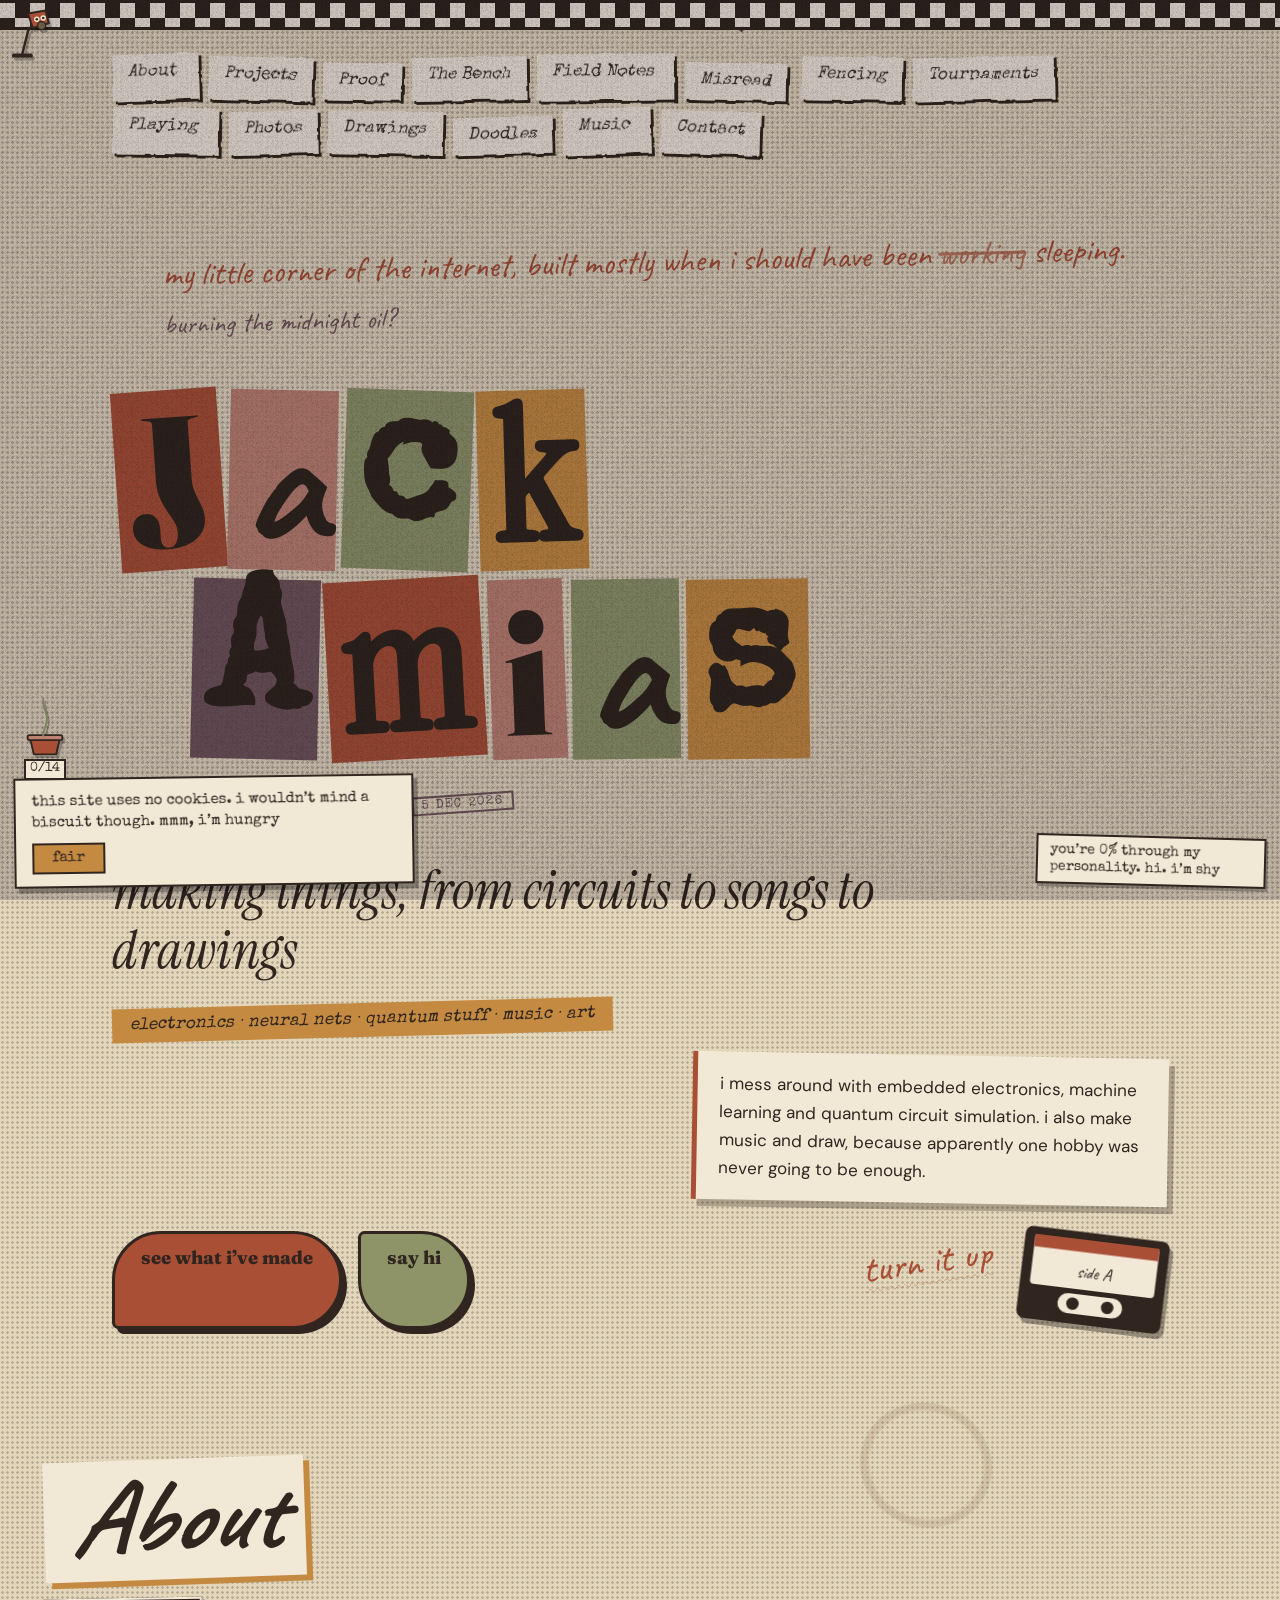
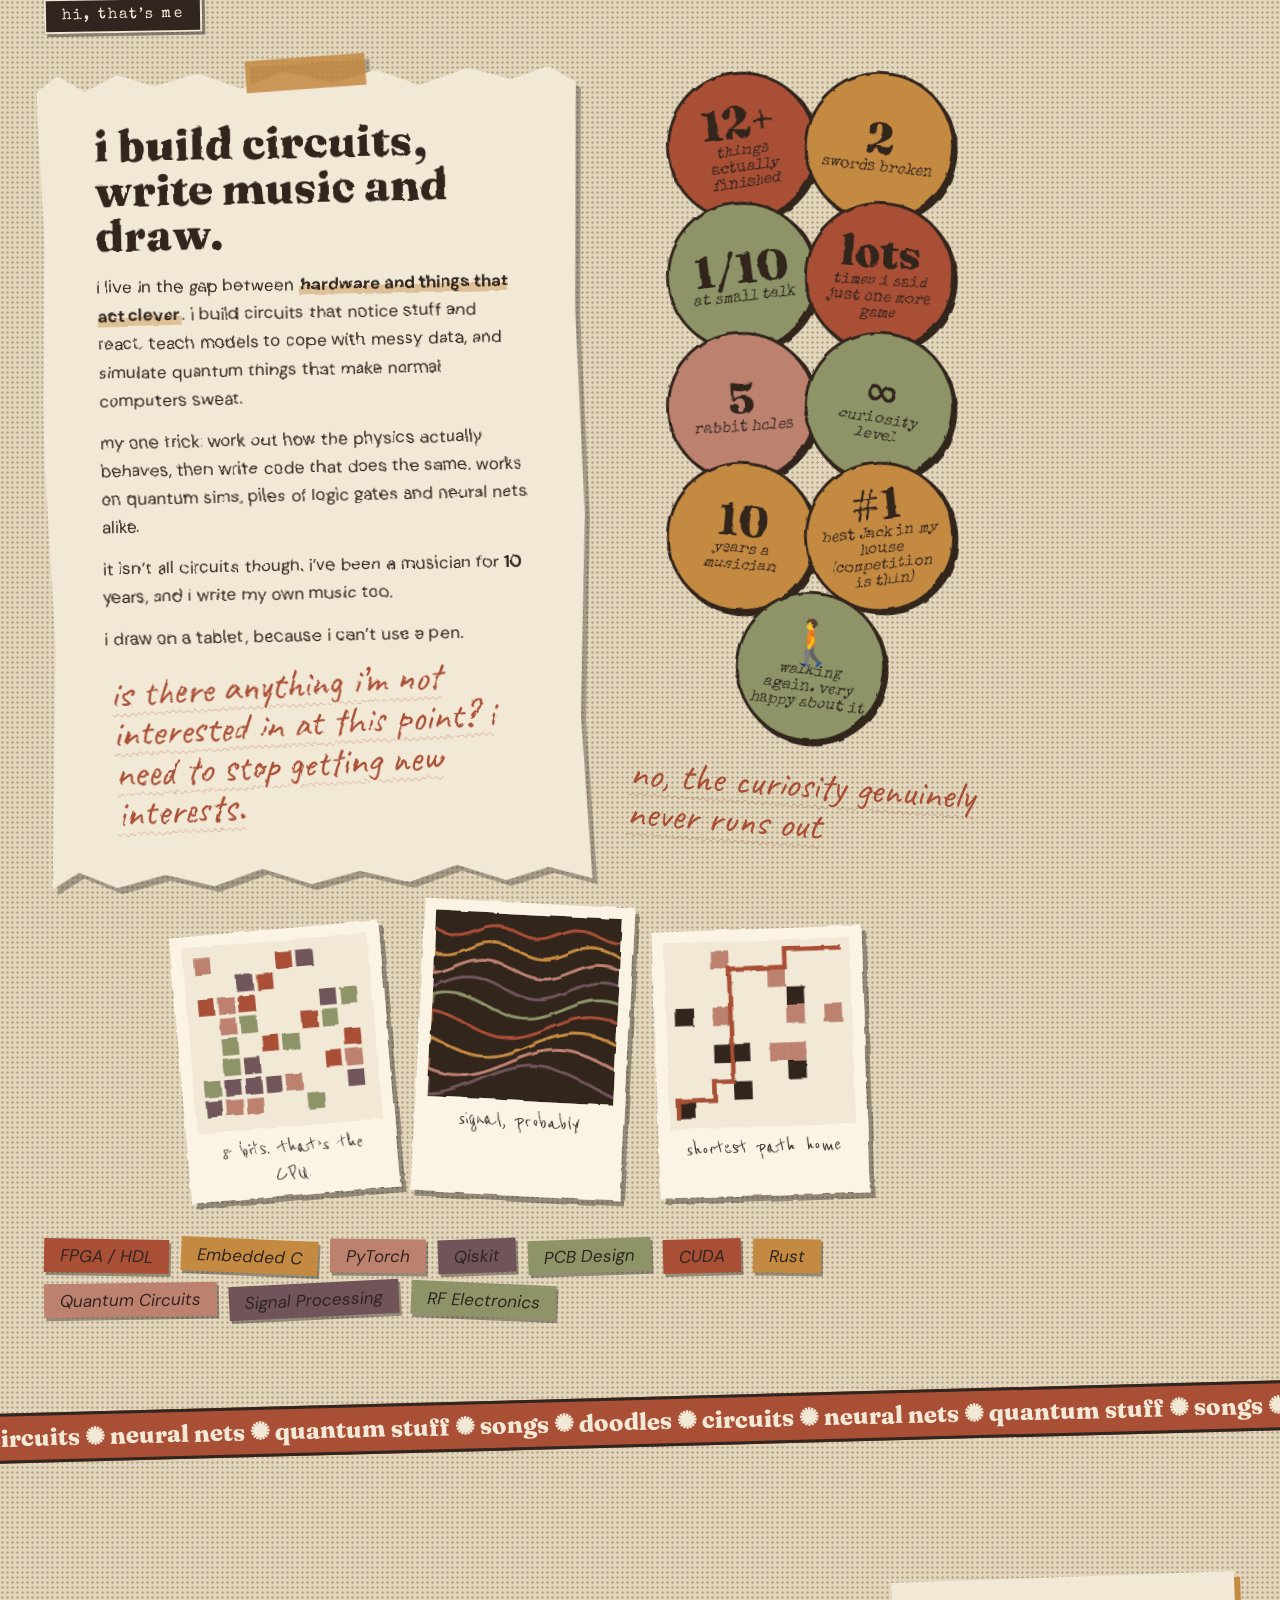
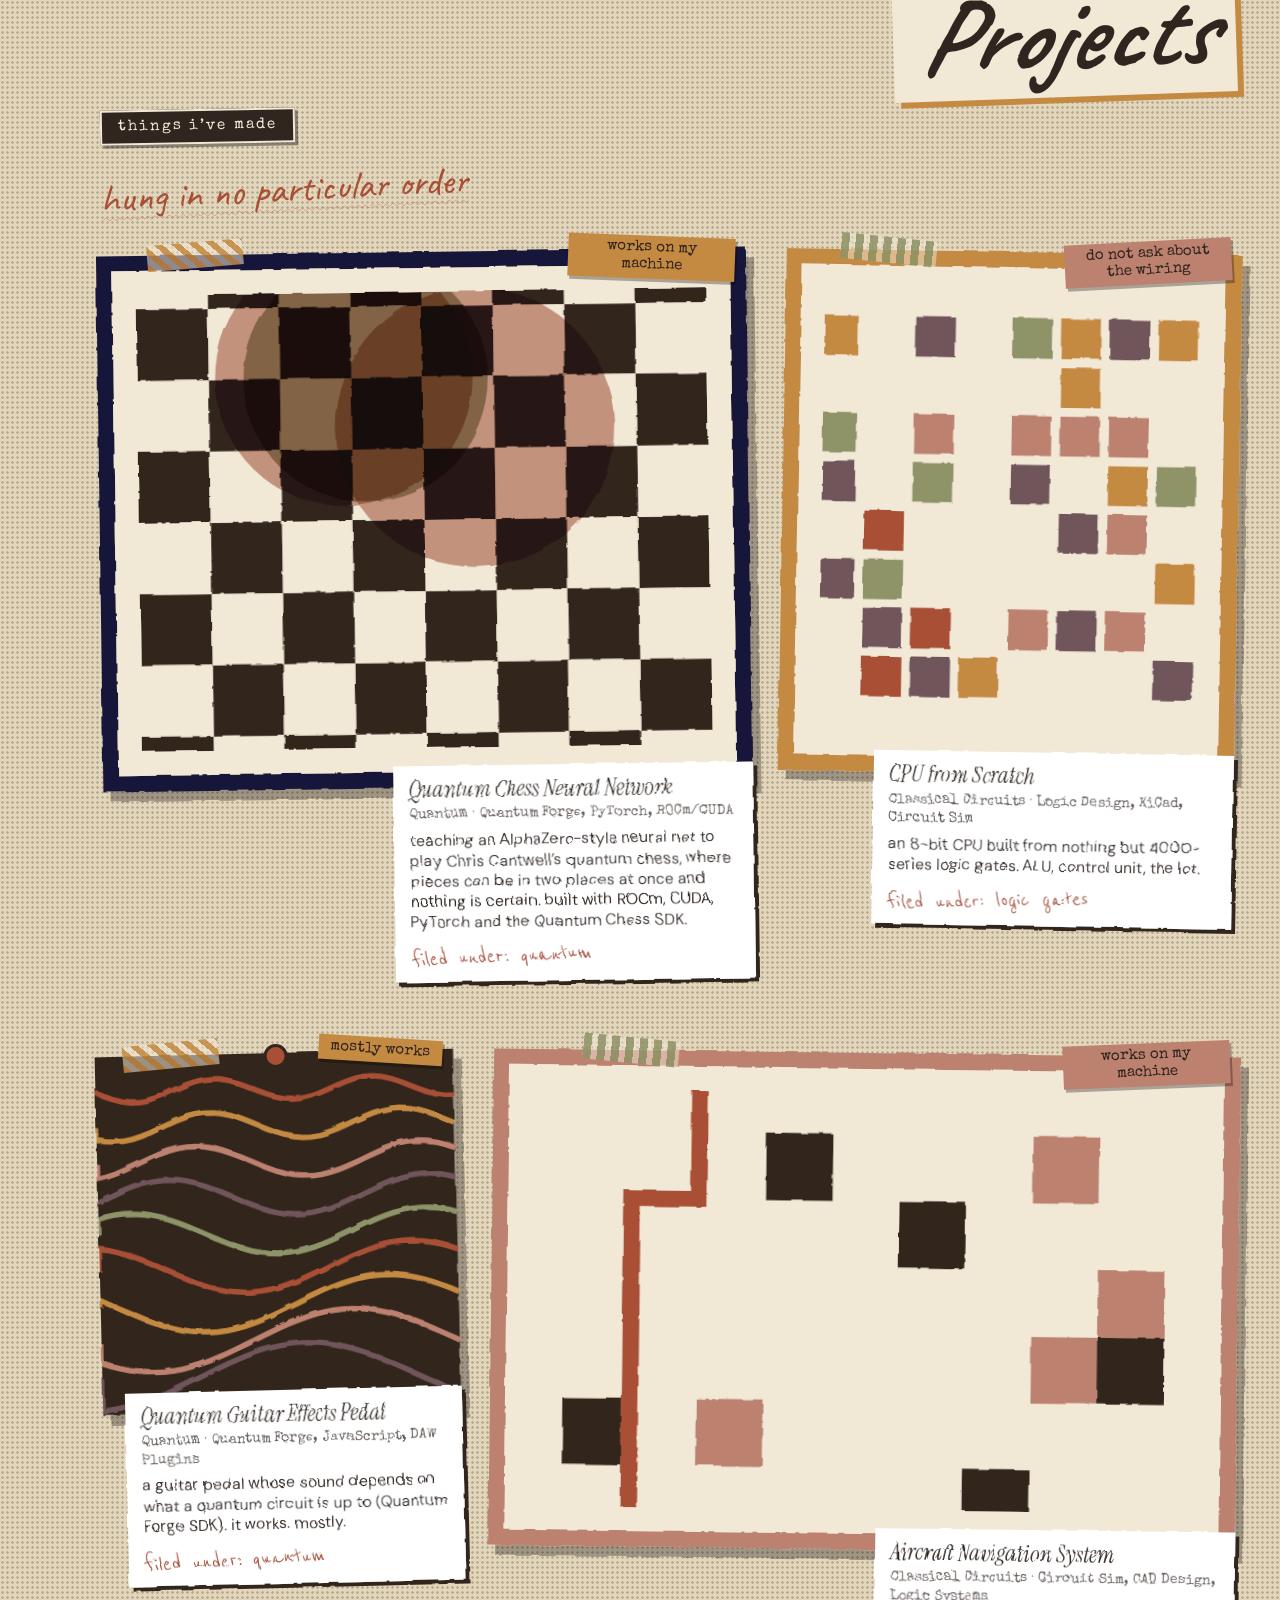
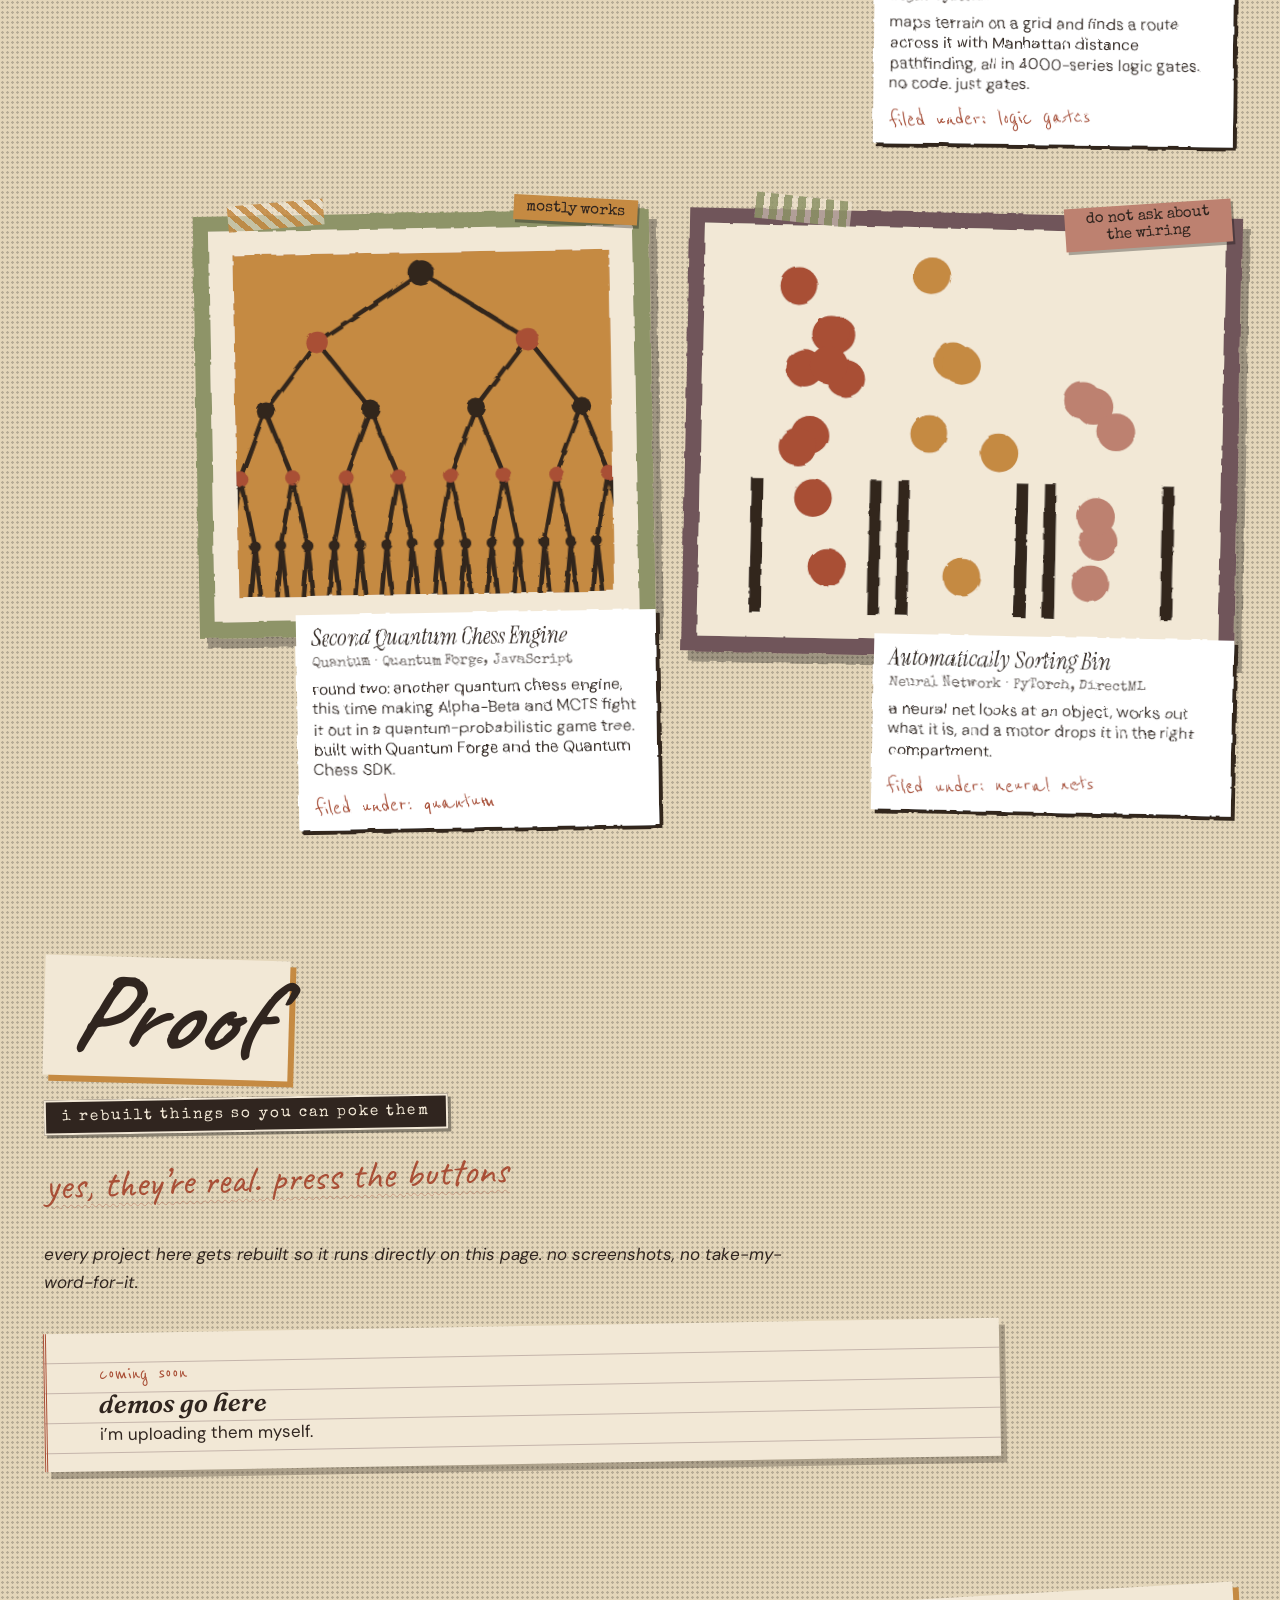
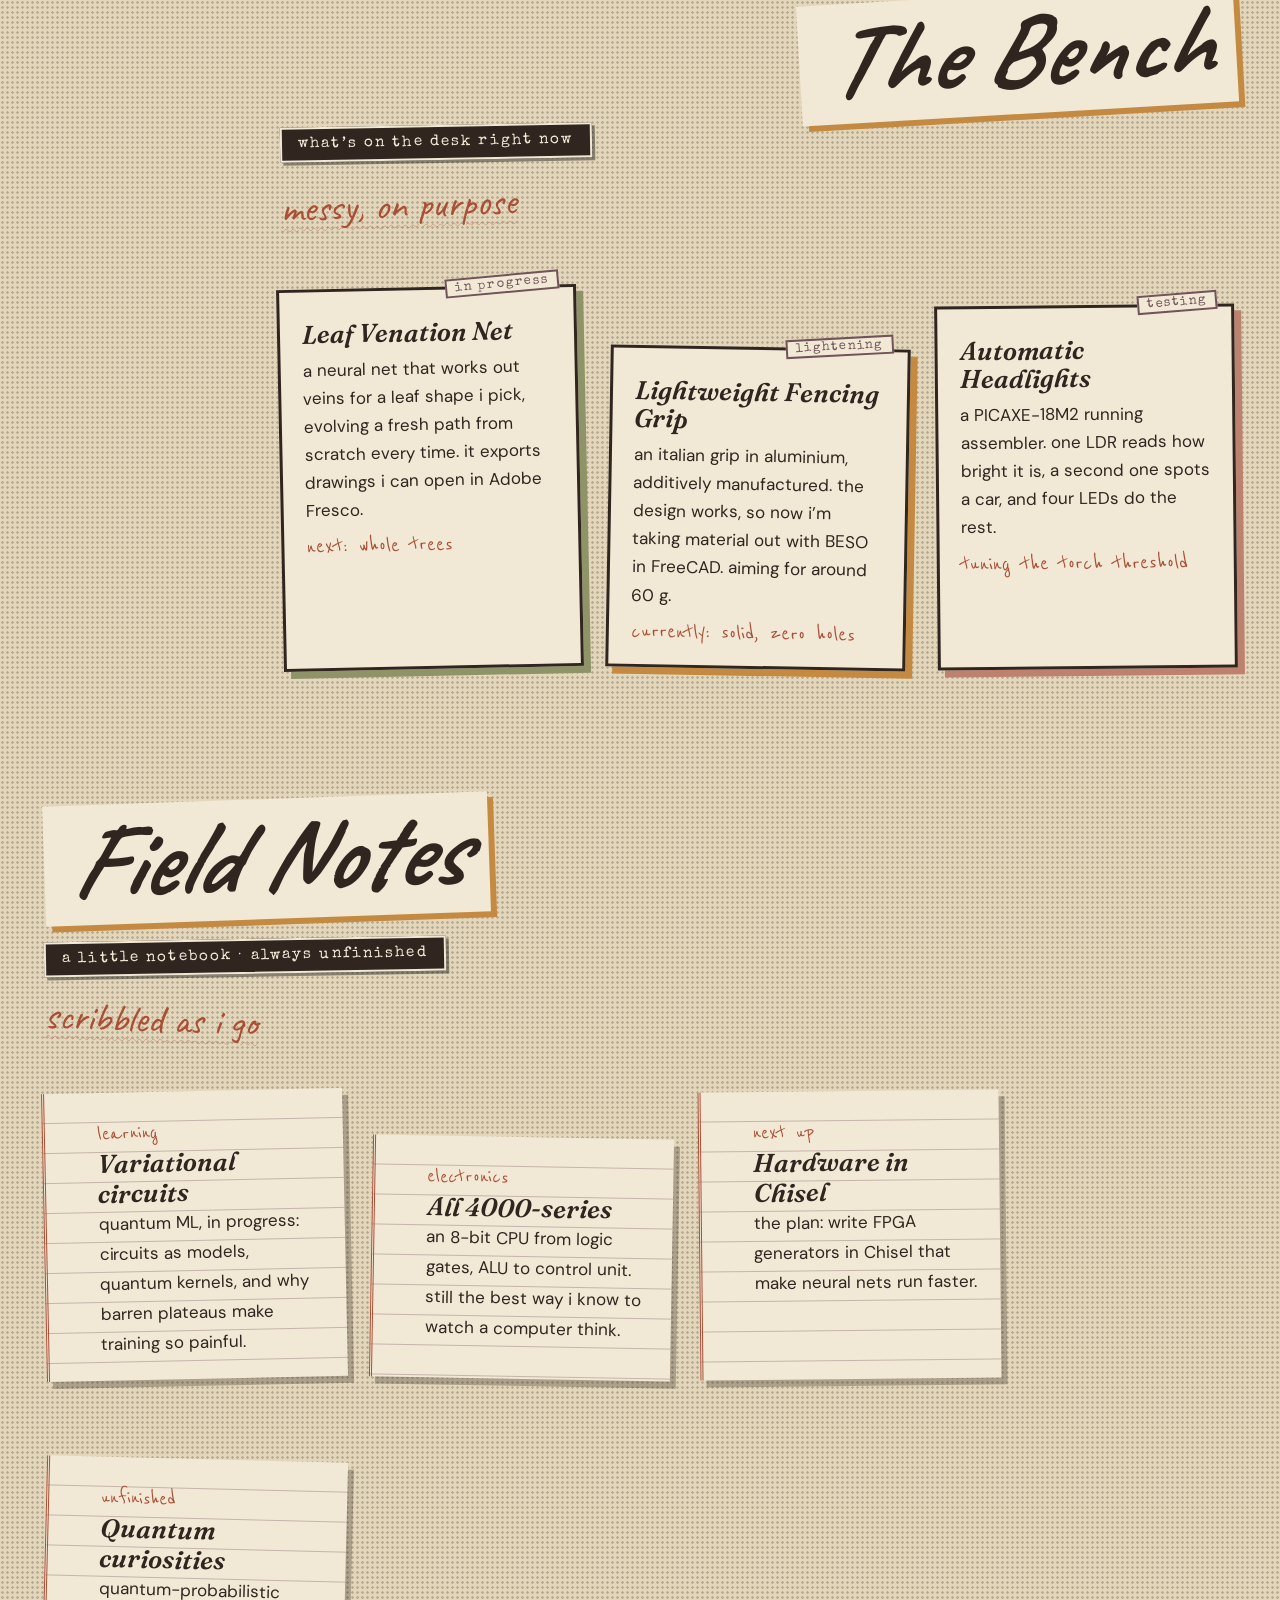
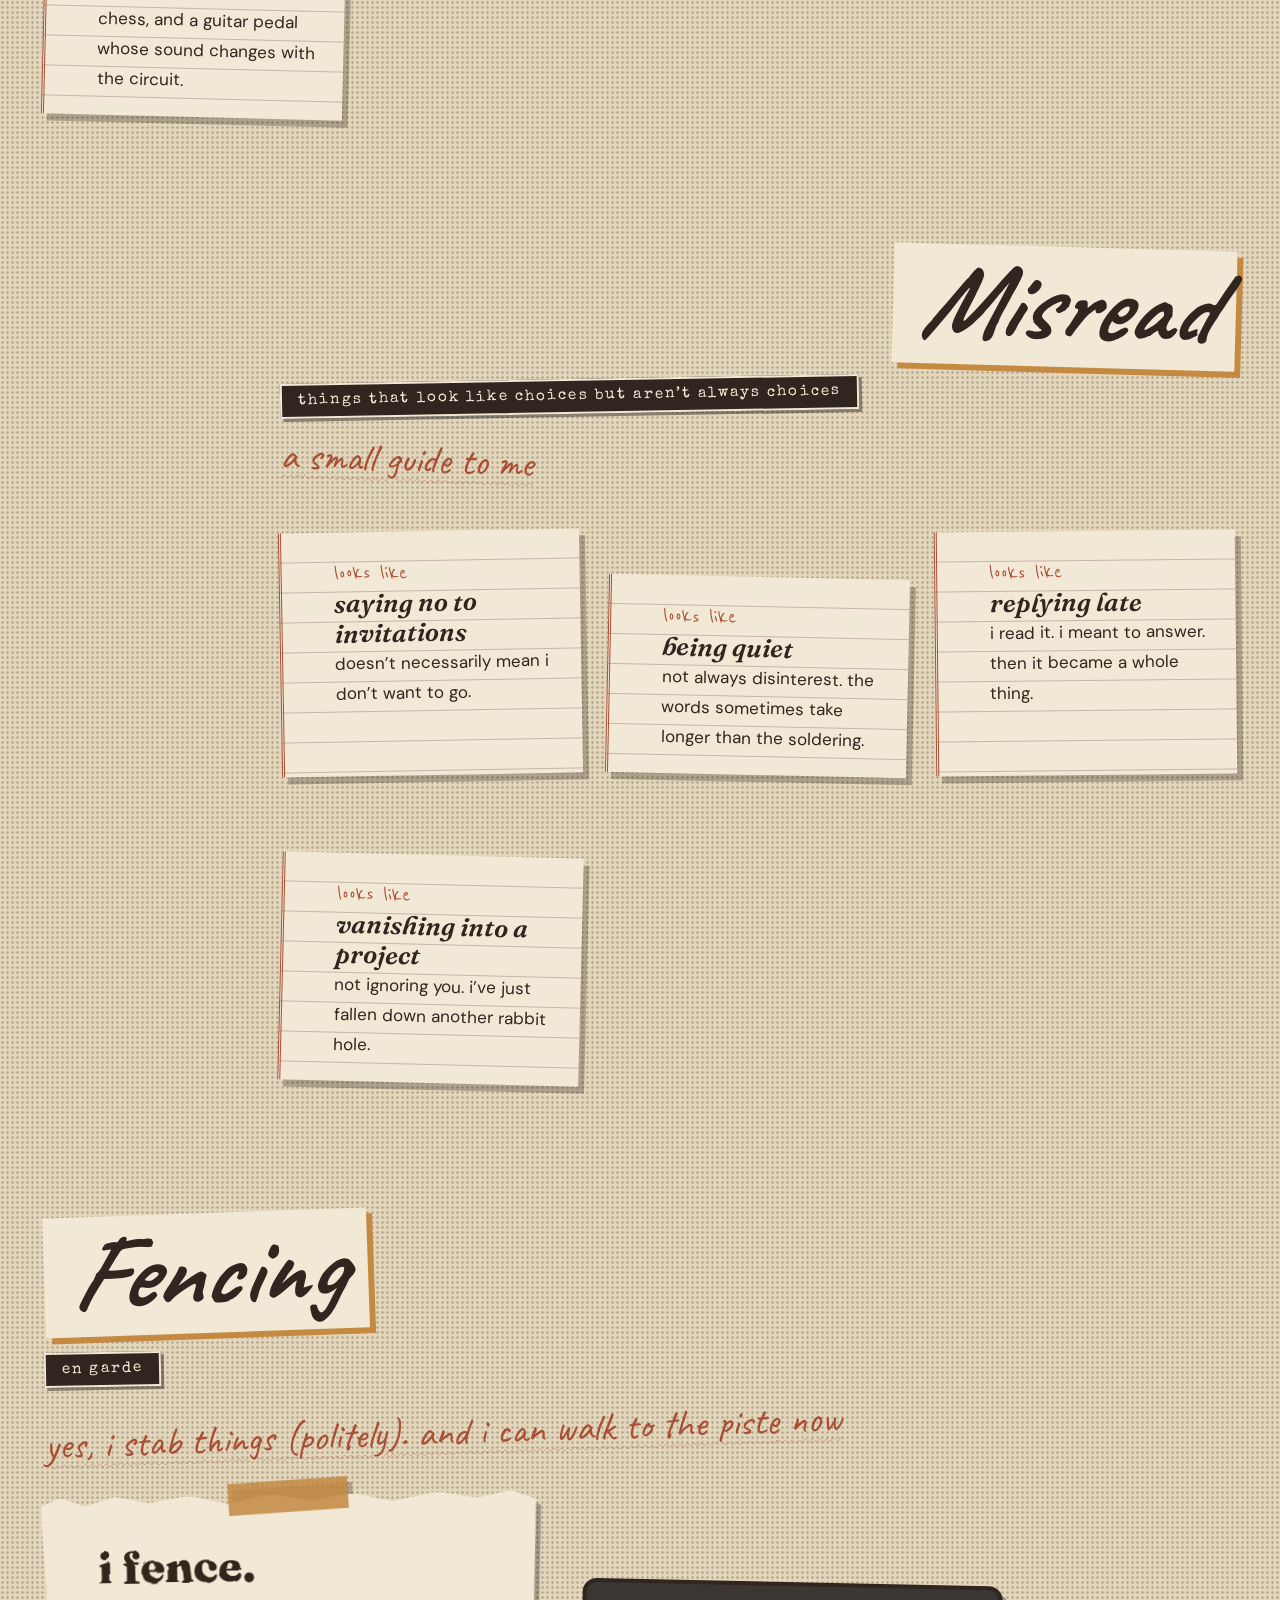
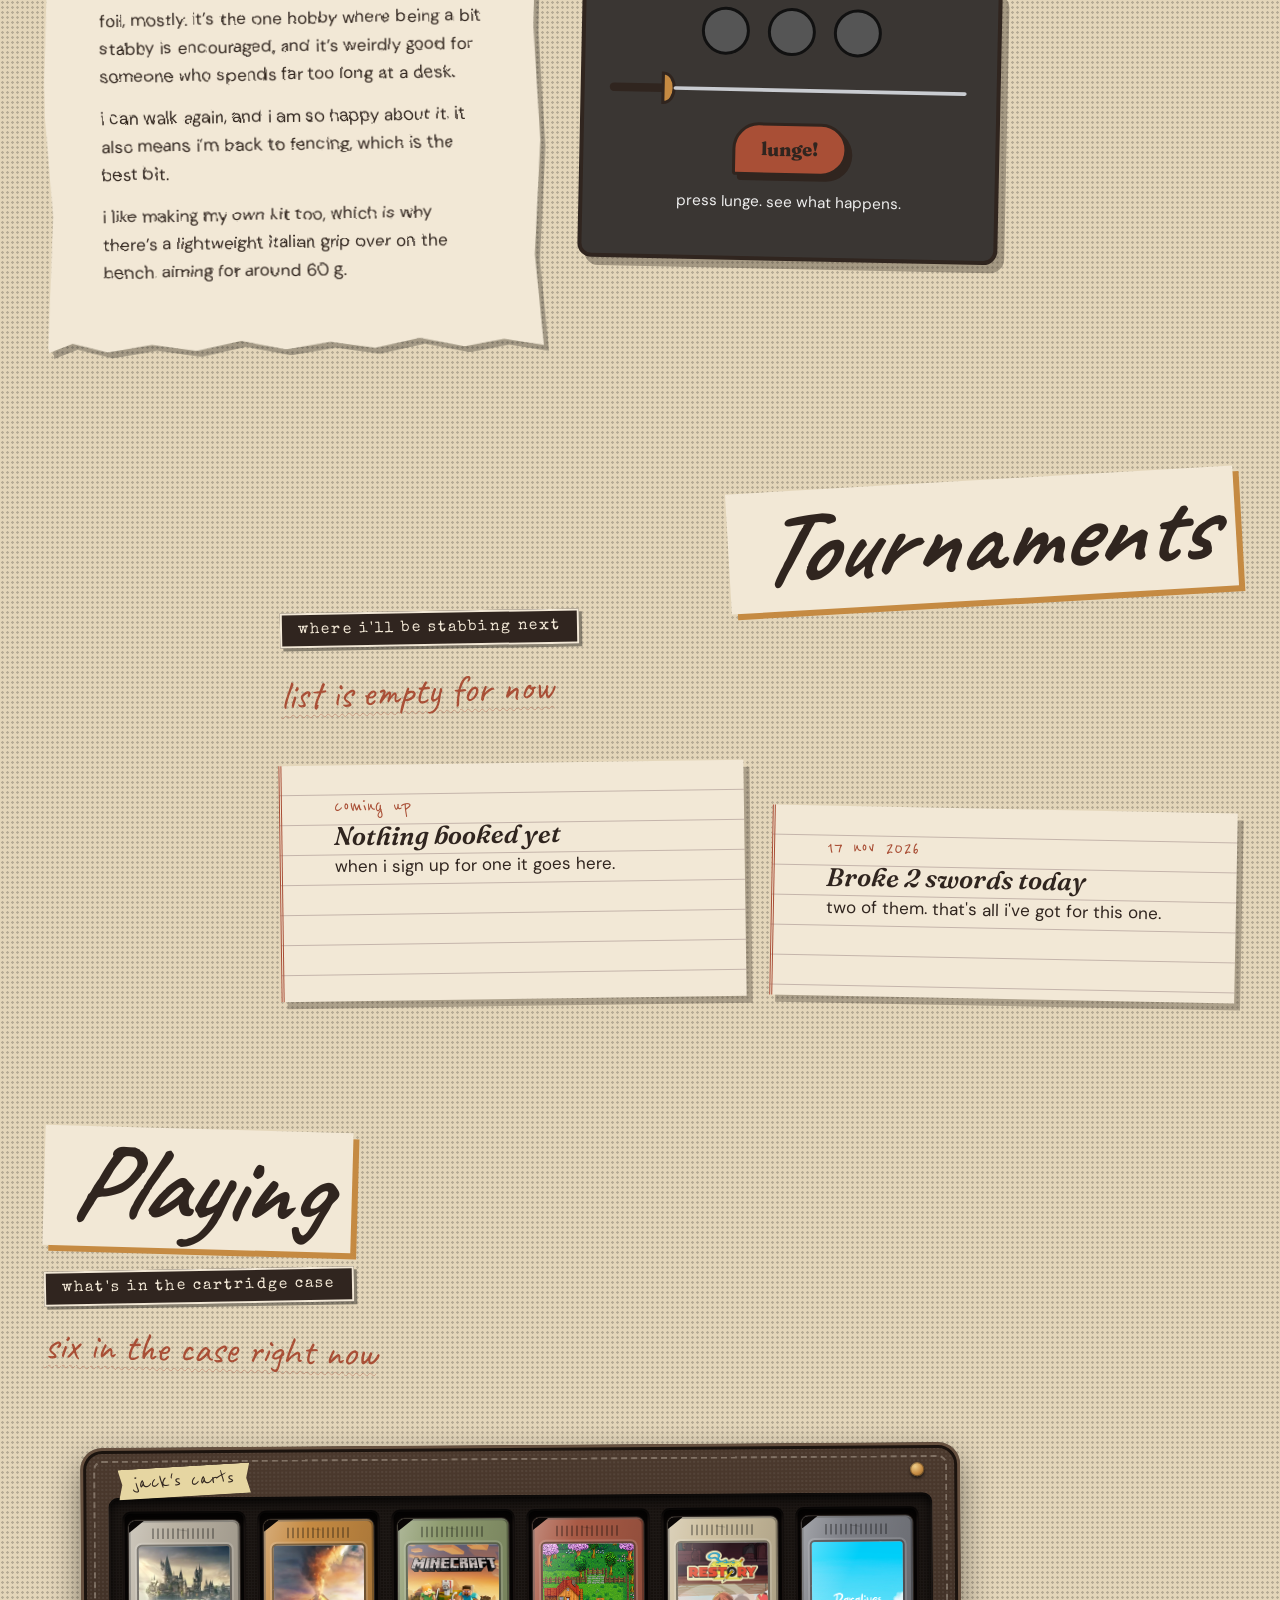
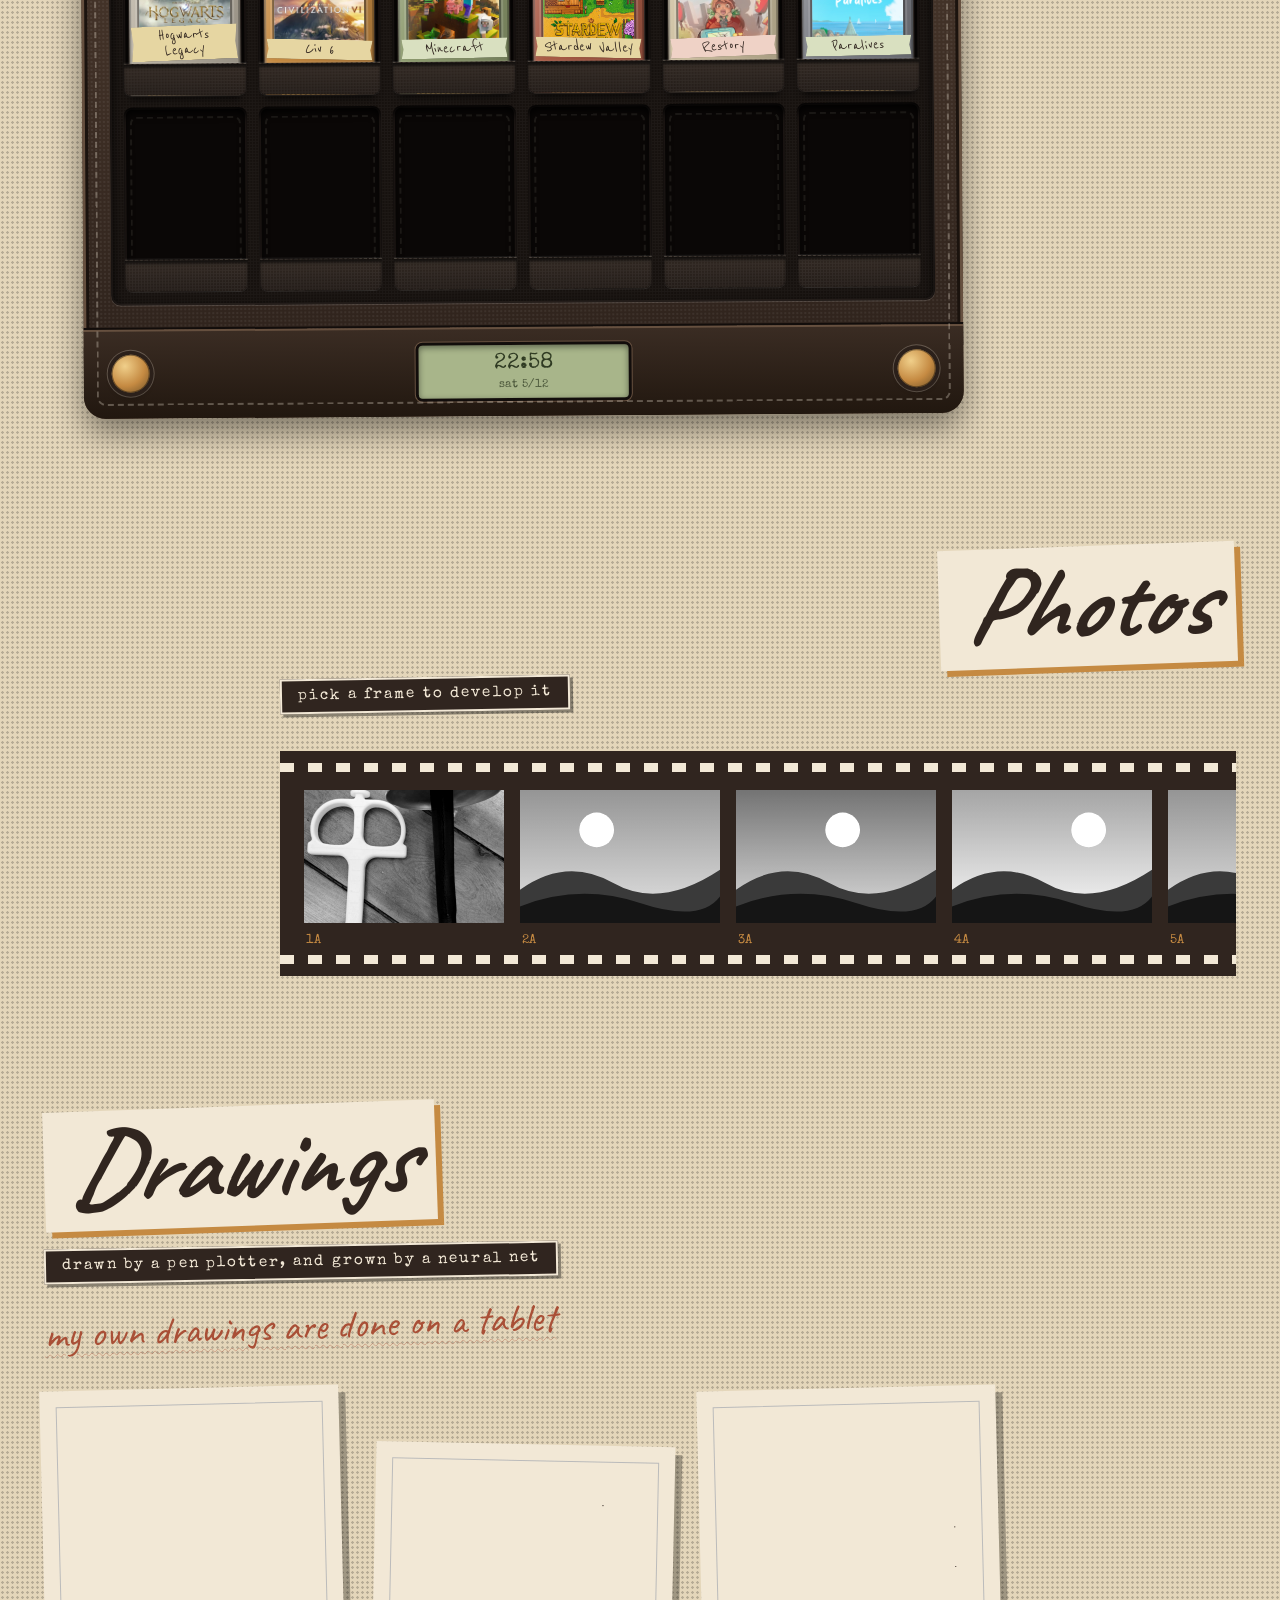
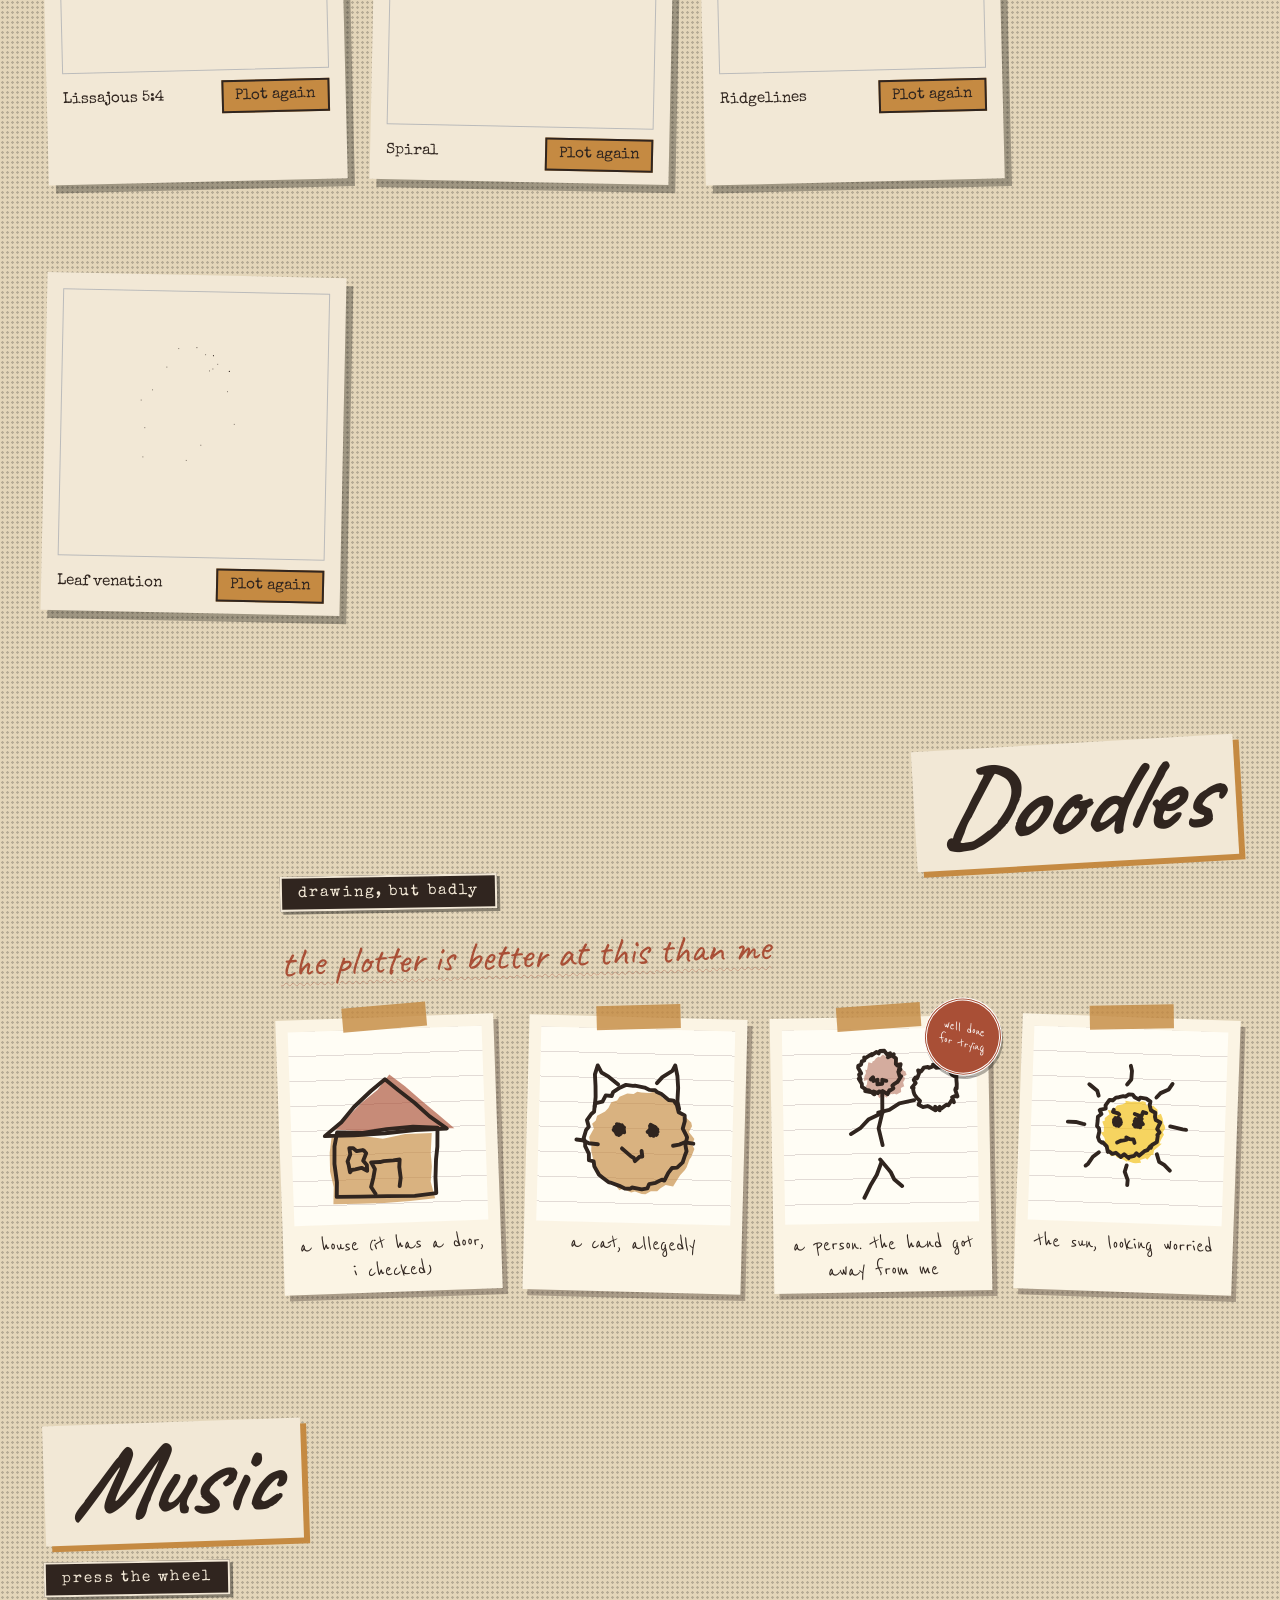
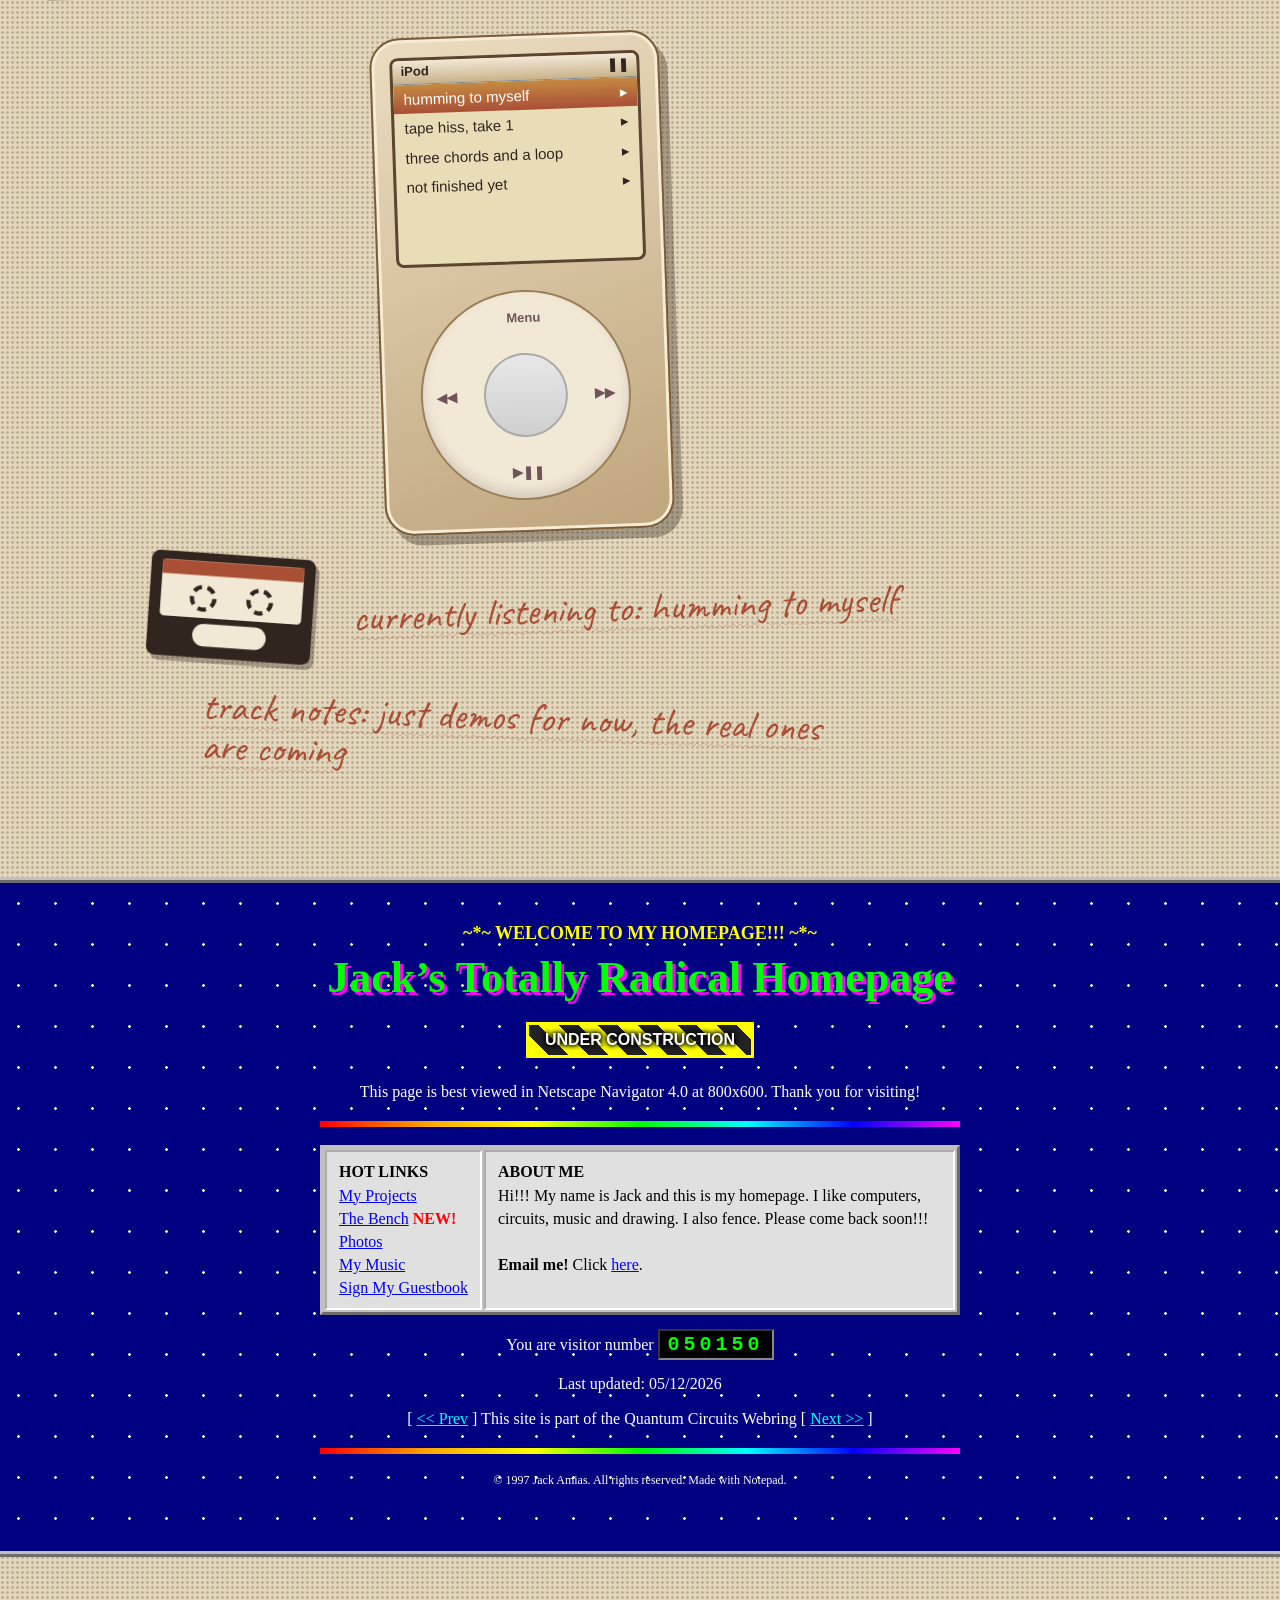
==== index.html @ 2cf753ab "Add files via upload" ====
<!DOCTYPE html>
 <html lang="en-GB">
  <head> <meta charset="utf-8"> <link rel="icon" type="image/svg+xml" href="favicon.svg">
  <meta name="viewport" content="width=device-width, initial-scale=1, viewport-fit=cover"> <meta name="description" content="jack amias: circuits, neural nets, quantum stuff, songs and a lot of bad drawings"> <title>jack amias, probably soldering something</title>
	<link rel="preconnect" href="https://fonts.googleapis.com">
	<link rel="preconnect" href="https://fonts.gstatic.com" crossorigin> <link href="https://fonts.googleapis.com/css2?family=Fraunces:ital,opsz,wght@0,9..144,800;1,9..144,600&family=Instrument+Serif:ital@0;1&family=Caveat:wght@700&family=Special+Elite&family=Reenie+Beanie&family=DM+Sans:wght@400;600&display=swap" rel="stylesheet"> <link rel="stylesheet" href="css/style.css"> </head> <body> <button id='lamp' type='button' aria-label='Toggle the desk lamp (dark mode)' aria-pressed='false'><svg viewBox='0 0 60 70' aria-hidden='true'><rect x='10' y='62' width='26' height='5' rx='2' fill='#30251F'/><path d='M23 62L30 34L42 16' fill='none' stroke='#30251F' stroke-width='3' stroke-linecap='round'/><path d='M30 12L52 8L56 24L36 30Z' fill='#A94F36' stroke='#30251F' stroke-width='2.5' stroke-linejoin='round'/><circle class='bulb' cx='47' cy='27' r='5' stroke='#30251F' stroke-width='1.5'/><g class='eyes'><circle cx='41' cy='19' r='3.4' fill='#F2E8D6'/><circle cx='49' cy='17.5' r='3.4' fill='#F2E8D6'/><circle class='pupil' cx='41' cy='19' r='1.6' fill='#30251F'/><circle class='pupil' cx='49' cy='17.5' r='1.6' fill='#30251F'/></g></svg></button><div id='glow' aria-hidden='true'></div><div id='tint' aria-hidden='true'></div><svg id='vine' aria-hidden='true'></svg>
<div class="chk"></div>
 <svg width="0" height="0" style="position:absolute" aria-hidden="true"><filter id="rough"><feTurbulence baseFrequency=".035" numOctaves="3" result="t"/><feDisplacementMap in="SourceGraphic" in2="t" scale="2.5"/></filter></svg>
<header style="position:relative;z-index:0"><div class="fall" id="fall" aria-hidden="true"></div>
	<nav><a href="#about" style="--r:-2deg">About</a><a href="#projects" style="--r:1.5deg">Projects</a><a href="#proof" style="--r:1deg">Proof</a><a href="#bench" style="--r:-1deg">The Bench</a><a href="#notes" style="--r:-.5deg">Field Notes</a><a href="#misread" style="--r:1.4deg">Misread</a><a href="#fencing" style="--r:1deg">Fencing</a><a href="#tournaments" style="--r:-1.2deg">Tournaments</a><a href="#playing" style="--r:.8deg">Playing</a><a href="#photos" style="--r:-1.5deg">Photos</a><a href="#drawings" style="--r:1deg">Drawings</a><a href="#doodles" style="--r:-1.5deg">Doodles</a><a href="#music" style="--r:-2deg">Music</a><a href="#contact" style="--r:2deg">Contact</a></nav>
  <p class="hello">my little corner of the internet, built mostly when i should have been <s class="oops">working</s> sleeping.</p> <h1 aria-label="Jack Amias"><span class="row" id="n1" aria-hidden="true" data-t="Jack"></span><span class="row" id="n2" aria-hidden="true" data-t="Amias"></span></h1> <p class="status"><span>currently:</span> <b id="stt">following interesting ideas</b> <time class="stampd" id="dt"></time></p>
<p class="show">making things, from circuits to songs to drawings</p> <span class="tape">electronics · neural nets · quantum stuff · music · art</span> <p class="lead">i mess around with embedded electronics, machine learning and quantum circuit simulation. i also make music and draw, because apparently one hobby was never going to be enough.</p>
<div class="btns"><a class="bt" href="#projects">see what i’ve made</a><a class="bt b" href="#contact">say hi</a><span class="note" style="--r:-8deg">turn it up</span><svg class="cas" viewBox="0 0 120 78" aria-hidden="true"><rect x="2" y="2" width="116" height="74" rx="6" fill="#30251F"/><rect x="10" y="8" width="100" height="40" rx="3" fill="#F2E8D6"/><rect x="10" y="8" width="100" height="10" fill="#A94F36"/><text x="60" y="38" text-anchor="middle" font-family="Caveat" font-size="14" fill="#30251F">side A</text><rect x="34" y="52" width="52" height="16" rx="8" fill="#F2E8D6"/><circle cx="46" cy="60" r="5" fill="#30251F"/><circle cx="74" cy="60" r="5" fill="#30251F"/></svg></div>
</header>
<section class="rm" id="about">
	<h2>About</h2><p class="cap">hi, that’s me</p>
   <div class="ab"> <div class="sh"><div class="p"> <h3>i build circuits, write music and draw.</h3> <p>i live in the gap between <strong>hardware and things that act clever</strong>. i build circuits that notice stuff and react, teach models to cope with messy data, and simulate quantum things that make normal computers sweat.</p> <p>my one trick: work out how the physics actually behaves, then write code that does the same. works on quantum sims, piles of logic gates and neural nets alike.</p>
	<p>it isn’t all circuits though. i’ve been a musician for <b id="yrs">10</b> years, and i write my own music too.</p> <p>i draw on a tablet, because i can’t use a pen.</p> <span class="note" style="--r:-2deg;display:block;margin-top:12px">is there anything i’m not interested in at this point? i need to stop getting new interests.</span>
	</div></div> <div class="stk">
  <div class="sk" style="--r:-8deg;background:var(--hot)"><b>12+</b><span>things actually finished</span></div> <div class="sk" style="--r:6deg;background:var(--sun)"><b id="swb">2</b><span>swords broken</span></div> <div class="sk" style="--r:-7deg;background:var(--mint)"><b>1/10</b><span>at small talk</span></div> <div class="sk" style="--r:4deg;background:var(--hot)"><b>lots</b><span>times i said just one more game</span></div> <div class="sk" style="--r:-4deg;background:var(--pink)"><b>5</b><span>rabbit holes</span></div> <div class="sk" style="--r:9deg;background:var(--mint)"><b>∞</b><span>curiosity level</span></div><div class="sk" style="--r:5deg;background:var(--sun)"><b id="yb">10</b><span>years a musician</span></div><div class="sk" style="--r:-6deg;background:var(--sun)"><b>#1</b><span>best Jack in my house (competition is thin)</span></div><div class="sk" style="--r:7deg;background:var(--mint)"><b>🚶</b><span>walking again. very happy about it</span></div><span class="note" style="--r:4deg">no, the curiosity genuinely never runs out</span>
   </div></div> <div class="pols"><figure class="pol" style="--r:-5deg"><svg viewBox="0 0 200 200" data-a="1"></svg><figcaption>8 bits. that’s the CPU.</figcaption></figure><figure class="pol" style="--r:3deg"><svg viewBox="0 0 200 200" data-a="2"></svg><figcaption>signal, probably</figcaption></figure><figure class="pol" style="--r:-2deg"><svg viewBox="0 0 200 200" data-a="3"></svg><figcaption>shortest path home</figcaption></figure></div> <div class="tg" id="tg"></div>
 </section> <div class="mq" aria-hidden="true"><span>circuits ✺ neural nets ✺ quantum stuff ✺ songs ✺ doodles ✺ circuits ✺ neural nets ✺ quantum stuff ✺ songs ✺ doodles ✺ circuits ✺ neural nets ✺ quantum stuff ✺ songs ✺ doodles ✺ circuits ✺ neural nets ✺ quantum stuff ✺ songs ✺ doodles ✺ </span></div>
    <section class="rm" id="projects"> <h2>Projects</h2><p class="cap">things i’ve made</p><span class="note" style="--r:-3deg">hung in no particular order</span>
   <div class="gw"> <figure class="pj" style="--r:-.8deg;margin:0"><div class="fr" style="--fc:#17143a"><svg style="--ar:1.25" viewBox="0 0 200 200" preserveAspectRatio="xMidYMid slice"></svg></div><figcaption class="lb"><h3>Quantum Chess Neural Network</h3><small>Quantum · Quantum Forge, PyTorch, ROCm/CUDA</small><p>teaching an AlphaZero-style neural net to play Chris Cantwell’s quantum chess, where pieces can be in two places at once and nothing is certain. built with ROCm, CUDA, PyTorch and the Quantum Chess SDK.</p></figcaption><span class="stat" style="--sr:3deg">works on my machine</span></figure> <figure class="pj" style="--r:1deg;margin:0"><div class="fr" style="--fc:var(--sun)"><svg style="--ar:.85" viewBox="0 0 200 200" preserveAspectRatio="xMidYMid slice"></svg></div><figcaption class="lb"><h3>CPU from Scratch</h3><small>Classical Circuits · Logic Design, KiCad, Circuit Sim</small><p>an 8-bit CPU built from nothing but 4000-series logic gates. ALU, control unit, the lot.</p></figcaption><span class="stat" style="--sr:-4deg">do not ask about the wiring</span></figure>
	<figure class="pj" style="--r:-1.4deg;margin:0"><div class="fr"><svg style="--ar:1" viewBox="0 0 200 200" preserveAspectRatio="xMidYMid slice"></svg></div><figcaption class="lb"><h3>Quantum Guitar Effects Pedal</h3><small>Quantum · Quantum Forge, JavaScript, DAW Plugins</small><p>a guitar pedal whose sound depends on what a quantum circuit is up to (Quantum Forge SDK). it works. mostly.</p></figcaption><span class="stat" style="--sr:5deg">mostly works</span></figure>
<figure class="pj" style="--r:.7deg;margin:0"><div class="fr" style="--fc:var(--pink)"><svg style="--ar:1.6" viewBox="0 0 200 200" preserveAspectRatio="xMidYMid slice"></svg></div><figcaption class="lb"><h3>Aircraft Navigation System</h3><small>Classical Circuits · Circuit Sim, CAD Design, Logic Systems</small><p>maps terrain on a grid and finds a route across it with Manhattan distance pathfinding, all in 4000-series logic gates. no code. just gates.</p></figcaption><span class="stat" style="--sr:-3deg">works on my machine</span></figure>
<figure class="pj" style="--r:-1deg;margin:0"><div class="fr" style="--fc:var(--mint)"><svg style="--ar:1.1" viewBox="0 0 200 200" preserveAspectRatio="xMidYMid slice"></svg></div><figcaption class="lb"><h3>Second Quantum Chess Engine</h3><small>Quantum · Quantum Forge, JavaScript</small><p>round two: another quantum chess engine, this time making Alpha-Beta and MCTS fight it out in a quantum-probabilistic game tree. built with Quantum Forge and the Quantum Chess SDK.</p></figcaption><span class="stat" style="--sr:4deg">mostly works</span></figure> <figure class="pj" style="--r:1.2deg;margin:0"><div class="fr" style="--fc:var(--blue)"><svg style="--ar:1.3" viewBox="0 0 200 200" preserveAspectRatio="xMidYMid slice"></svg></div><figcaption class="lb"><h3>Automatically Sorting Bin</h3><small>Neural Network · PyTorch, DirectML</small><p>a neural net looks at an object, works out what it is, and a motor drops it in the right compartment.</p></figcaption><span class="stat" style="--sr:-5deg">do not ask about the wiring</span></figure>
</div> </section>
<section class="rm" id="proof"><h2>Proof</h2><p class="cap">i rebuilt things so you can poke them</p><span class="note" style="--r:-2deg">yes, they’re real. press the buttons</span>
<p class="pfn">every project here gets rebuilt so it runs directly on this page. no screenshots, no take-my-word-for-it.</p>
<div class="pf">
<!-- add a demo: put your page in a folder called proof/ (for example proof/cpu.html), then copy this block and paste it below the placeholder.
<article class="pg2 pfc" style="--r:-.8deg"><small>what it is</small><h3>demo name</h3><iframe src="proof/YOUR-DEMO.html" title="demo name" loading="lazy" style="width:100%;height:320px;border:2px solid var(--ink);background:#fff"></iframe></article>
-->
<article class="pg2 pfc" id="pfempty" style="--r:-1deg"><small>coming soon</small><h3>demos go here</h3><p>i’m uploading them myself.</p></article>
</div></section>
<section class="rm" id="bench"><h2>The Bench</h2><p class="cap">what’s on the desk right now</p><span class="note" style="--r:-2deg">messy, on purpose</span> <div class="bn"> <article class="bc" style="--r:-1.2deg;--c:var(--mint)"><span class="stampd">in progress</span><h3>Leaf Venation Net</h3><p>a neural net that works out veins for a leaf shape i pick, evolving a fresh path from scratch every time. it exports drawings i can open in Adobe Fresco.</p><small>next: whole trees</small></article> <article class="bc" style="--r:1deg;--c:var(--sun)"><span class="stampd">lightening</span><h3>Lightweight Fencing Grip</h3><p>an italian grip in aluminium, additively manufactured. the design works, so now i’m taking material out with BESO in FreeCAD. aiming for around 60 g.</p><small>currently: solid, zero holes</small></article>
<article class="bc" style="--r:-.6deg;--c:var(--pink)"><span class="stampd">testing</span><h3>Automatic Headlights</h3><p>a PICAXE-18M2 running assembler. one LDR reads how bright it is, a second one spots a car, and four LEDs do the rest.</p><small>tuning the torch threshold</small></article> </div></section>
 <section class="rm" id="notes"><h2>Field Notes</h2><p class="cap">a little notebook · always unfinished</p><span class="note" style="--r:2deg">scribbled as i go</span>
    <div class="fn"> <article class="pg2" style="--r:-1.2deg"><small>learning</small><h3>Variational circuits</h3><p>quantum ML, in progress: circuits as models, quantum kernels, and why barren plateaus make training so painful.</p></article>
  <article class="pg2" style="--r:1deg"><small>electronics</small><h3>All 4000-series</h3><p>an 8-bit CPU from logic gates, ALU to control unit. still the best way i know to watch a computer think.</p></article> <article class="pg2" style="--r:-.6deg"><small>next up</small><h3>Hardware in Chisel</h3><p>the plan: write FPGA generators in Chisel that make neural nets run faster.</p></article>
   <article class="pg2" style="--r:1.4deg"><small>unfinished</small><h3>Quantum curiosities</h3><p>quantum-probabilistic chess, and a guitar pedal whose sound changes with the circuit.</p></article> </div></section>
	<section class="rm" id="misread"><h2>Misread</h2><p class="cap">things that look like choices but aren’t always choices</p><span class="note" style="--r:2deg">a small guide to me</span>
<div class="fn"> <article class="pg2" style="--r:-1deg"><small>looks like</small><h3>saying no to invitations</h3><p>doesn’t necessarily mean i don’t want to go.</p></article> <article class="pg2" style="--r:1.2deg"><small>looks like</small><h3>being quiet</h3><p>not always disinterest. the words sometimes take longer than the soldering.</p></article> <article class="pg2" style="--r:-.6deg"><small>looks like</small><h3>replying late</h3><p>i read it. i meant to answer. then it became a whole thing.</p></article> <article class="pg2" style="--r:1.4deg"><small>looks like</small><h3>vanishing into a project</h3><p>not ignoring you. i’ve just fallen down another rabbit hole.</p></article> </div></section>
<section class="rm" id="fencing"><h2>Fencing</h2><p class="cap">en garde</p><span class="note" style="--r:-2deg">yes, i stab things (politely). and i can walk to the piste now</span>
<div class="fx"> <div class="sh" style="flex:1 1 320px;max-width:520px;transform:rotate(-1deg)"><div class="p"><h3>i fence.</h3><p>foil, mostly. it’s the one hobby where being a bit stabby is encouraged, and it’s weirdly good for someone who spends far too long at a desk.</p><p>i can walk again, and i am so happy about it. it also means i’m back to fencing, which is the best bit.</p><p>i like making my own kit too, which is why there’s a lightweight italian grip over on the bench. aiming for around 60 g.</p></div></div> <div class="fx-box" id="fxbox"><div class="fx-lights" aria-hidden="true"><i class="fx-l r"></i><i class="fx-l w"></i><i class="fx-l g"></i></div> <svg class="fx-blade" id="fxb" viewBox="0 0 300 30" aria-hidden="true"><path d="M6 15h40" stroke="#30251F" stroke-width="7" stroke-linecap="round"/><path d="M46 3C58 3 58 27 46 27Z" fill="#C58A42" stroke="#30251F" stroke-width="2.5"/><path d="M56 15H292" stroke="#c9ccd1" stroke-width="3" stroke-linecap="round"/></svg>
 <button class="bt" id="lg" type="button">lunge!</button><p class="fx-r" id="lr" aria-live="polite">press lunge. see what happens.</p></div> </div></section> <section class="rm" id="tournaments"><h2>Tournaments</h2><p class="cap">where i'll be stabbing next</p><span class="note" style="--r:-2deg">list is empty for now</span>
    <div class="fn"> <article class="pg2" style="--r:-.8deg"><small>coming up</small><h3>Nothing booked yet</h3><p>when i sign up for one it goes here.</p></article> <article class="pg2" style="--r:1.1deg"><small><time datetime="2026-11-17">17 nov 2026</time></small><h3>Broke 2 swords today</h3><p>two of them. that's all i've got for this one.</p></article>
</div></section>
  <section class="rm" id="playing"><h2>Playing</h2><p class="cap">what's in the cartridge case</p><span class="note" style="--r:1.5deg">six in the case right now</span> <div class="wii"><div class="wgr"><div class="slot"><div class="wch full"><i style="background-image:url(images/hogwarts-legacy.png),linear-gradient(#e9f6fd,#bfe4f6)"></i><b>Hogwarts Legacy</b></div></div><div class="slot"><div class="wch full"><i style="background-image:url(images/civ-6.png),linear-gradient(#e9f6fd,#bfe4f6)"></i><b>Civ 6</b></div></div><div class="slot"><div class="wch full"><i style="background-image:url(images/minecraft.png),linear-gradient(#e9f6fd,#bfe4f6)"></i><b>Minecraft</b></div></div><div class="slot"><div class="wch full"><i style="background-image:url(images/stardew-valley.png),linear-gradient(#e9f6fd,#bfe4f6)"></i><b>Stardew Valley</b></div></div><div class="slot"><div class="wch full"><i style="background-image:url(images/restory.png),linear-gradient(#e9f6fd,#bfe4f6)"></i><b>Restory</b></div></div><div class="slot"><div class="wch full"><i style="background-image:url(images/paralives.png),linear-gradient(#e9f6fd,#bfe4f6)"></i><b>Paralives</b></div></div><div class="slot"><div class="wch"></div></div><div class="slot"><div class="wch"></div></div><div class="slot"><div class="wch"></div></div><div class="slot"><div class="wch"></div></div><div class="slot"><div class="wch"></div></div><div class="slot"><div class="wch"></div></div></div>
    <div class="wbar"><span class="wb" aria-hidden="true">&lsaquo;</span><div class="wclk" id="wclk"><span>--:--</span><small>&nbsp;</small></div><span class="wb" aria-hidden="true">&rsaquo;</span></div></div></section>
	<section class="rm" id="photos"><h2>Photos</h2><p class="cap">pick a frame to develop it</p><div class="film" id="film"></div></section> <section class="rm" id="drawings"><h2>Drawings</h2><p class="cap">drawn by a pen plotter, and grown by a neural net</p><span class="note" style="--r:-2deg">my own drawings are done on a tablet</span><div class="dr" id="dr"></div></section>
<section class="rm" id="doodles"><h2>Doodles</h2><p class="cap">drawing, but badly</p><span class="note" style="--r:-2deg">the plotter is better at this than me</span> <div class="dd"> <figure class="dc" style="--r:-2deg"><svg id="d1" viewBox="0 0 150 150" role="img" aria-label="A wonky house"></svg><figcaption>a house (it has a door, i checked)</figcaption></figure>
    <figure class="dc" style="--r:1.5deg"><svg id="d2" viewBox="0 0 150 150" role="img" aria-label="A wonky cat"></svg><figcaption>a cat, allegedly</figcaption></figure> <figure class="dc" style="--r:-1deg"><svg id="d3" viewBox="0 0 150 150" role="img" aria-label="A wonky person with one enormous hand"></svg><figcaption>a person. the hand got away from me</figcaption><span class="rib" aria-hidden="true">well done for trying</span></figure> <figure class="dc" style="--r:2deg"><svg id="d4" viewBox="0 0 150 150" role="img" aria-label="A worried-looking sun"></svg><figcaption>the sun, looking worried</figcaption></figure>
	</div></section> <section class="rm" id="music"><h2>Music</h2><p class="cap">press the wheel</p> <div class="ipod"><div class="scr"><div class="bar"><span>iPod</span><span id="bt">❚❚</span></div><ul id="tl"></ul><div id="np" hidden></div></div><div class="wheel" id="wh" tabindex="0" aria-label="Click wheel: drag to scroll, press the centre to play"><button class="mn" type="button">Menu</button><button class="pv" type="button" aria-label="Previous track">◀◀</button><button class="nx" type="button" aria-label="Next track">▶▶</button><button class="pp" type="button" aria-label="Play or pause">▶❚❚</button><button class="ct" type="button" aria-label="Select"></button></div></div><div class="nook" id="nook"><svg class="cass" viewBox="0 0 120 78" aria-hidden="true"><rect x="2" y="2" width="116" height="74" rx="6" fill="#30251F"/><rect x="10" y="8" width="100" height="40" rx="3" fill="#F2E8D6"/><rect x="10" y="8" width="100" height="10" fill="#A94F36"/><circle class="rl" cx="40" cy="34" r="8" fill="none" stroke="#30251F" stroke-width="3" stroke-dasharray="6 4"/><circle class="rl" cx="80" cy="34" r="8" fill="none" stroke="#30251F" stroke-width="3" stroke-dasharray="6 4"/><rect x="34" y="52" width="52" height="16" rx="8" fill="#F2E8D6"/></svg><span class="note" style="--r:-2deg">currently listening to: <span id="cl">humming to myself</span></span><span class="note" style="--r:2deg">track notes: just demos for now, the real ones are coming</span></div>
  </section>
   <div id="dv" hidden role="dialog" aria-modal="true" aria-label="Developed photo" tabindex="-1"></div>
	<section class="ret" id="retro"><div class="rin">
	<p class="rbl">~*~ WELCOME TO MY HOMEPAGE!!! ~*~</p> <div class="rh" role="heading" aria-level="2">Jack’s Totally Radical Homepage</div> <div class="ruc">UNDER CONSTRUCTION</div>
	<p class="rc">This page is best viewed in Netscape Navigator 4.0 at 800x600. Thank you for visiting!</p> <hr class="rbow"> <table class="rt"><tr><td class="rl"><b>HOT LINKS</b><br><a href="#projects">My Projects</a><br><a href="#bench">The Bench</a> <span class="bl">NEW!</span><br><a href="#photos">Photos</a><br><a href="#music">My Music</a><br><a href="#guestbook" id="gbl">Sign My Guestbook</a></td> <td><b>ABOUT ME</b><br>Hi!!! My name is Jack and this is my homepage. I like computers, circuits, music and drawing. I also fence. Please come back soon!!!<br><br><b>Email me!</b> Click <a href="#contact">here</a>.</td></tr></table>
<div class="rgb" id="guestbook" hidden><b>~ SIGN MY GUESTBOOK ~</b>
<form id="gbf"><p><label>Your name:<br><input type="text" id="gbn" maxlength="30"></label></p><p><label>Message:<br><textarea id="gbm" rows="3" maxlength="200"></textarea></label></p><button type="submit">Submit</button></form>
<p id="gbt" hidden>Thank you for signing!!!<br>thanks, i’ll pretend i read it.<br><small>(nothing you typed went anywhere, so you’re safe. also, i’m dreadful at replying to people. it’s not you, it’s the projects (and me).)</small></p></div>
  <p class="rc">You are visitor number <span class="rct" id="rct">000000</span></p> <p class="rc">Last updated: <span id="rlu"></span></p> <p class="rc">[ <a href="#music">&lt;&lt; Prev</a> ] This site is part of the Quantum Circuits Webring [ <a href="#contact">Next &gt;&gt;</a> ]</p> <hr class="rbow"><p class="rc" style="font-size:12px">&copy; 1997 Jack Amias. All rights reserved. Made with Notepad.</p> </div></section> <div class="mq" aria-hidden="true" style="background:var(--sun);color:var(--ink);transform:rotate(1.2deg)"><span>Side A ✺ Side B ✺ Side A ✺ Side B ✺ Side A ✺ Side B ✺ Side A ✺ Side B ✺ Side A ✺ Side B ✺ Side A ✺ Side B ✺ Side A ✺ Side B ✺ Side A ✺ Side B ✺ </span></div> <section class="rm" id="contact"> <h2>Contact</h2><p class="cap">come say hi</p><span class="note" style="--r:-2deg">write me something good</span> <div class="pc">
<div><h3>let’s make something good</h3><p>got a weird idea? i’m in. quantum sims, tiny machine learning, hardware that does clever things, songs, drawings, whatever. research, consulting or just a good problem to chew on: say hi.</p></div> <div class="r"><div class="stp" aria-hidden="true">JA</div> <div><button class="bt" id="eb" type="button" aria-expanded="false">✉ ok fine, here’s my email</button></div>
  <a class="em" id="ea" href="mailto:jackamias5@proton.me" hidden>jackamias5@proton.me</a> <small class="shy" id="shy" hidden>(please be gentle. i’m naturally bad at talking to people, and i spend all my spare time on projects instead of practising)</small> <div><button class="bt b" id="sb" type="button" aria-live="polite">en garde?</button></div></div> </div> </section>
  <div class="chk"></div><footer>jack amias ✺ circuits, code, quantum &amp; other nonsense<br><button class="hid" id="hb" type="button" aria-expanded="false" aria-label="A little secret">✺</button><span id="hm" hidden>yay, you scrolled all the way down. thanks for visiting my little world.</span><small class="ps">p.s. if something looks broken, it probably is. let me know.</small></footer>
<div class="ckb" id="ckb" role="region" aria-label="cookie notice" hidden><p>this site uses no cookies. i wouldn’t mind a biscuit though. mmm, i’m hungry</p><button type="button" id="ckx">fair</button></div>
<div class="scp" id="scp" aria-hidden="true"></div>
<div class="bub" id="bub" role="status" aria-live="polite" hidden></div>
<script src="js/leaf-data.js"></script>
    <script src="js/main.js"></script>
    <script src="js/extras.js"></script>
  </body>
   </html>
---- css/style.css ----
/* colours */
:root {
  --wall: #E4D6BA;
  --wt: #30251F;
  --paper: #F2E8D6;
  --ink: #30251F;
  --hot: #A94F36;
  --sun: #C58A42;
  --pink: #BD8170;
  --blue: #70545A;
  --mint: #8E9468;
  box-sizing: border-box;
  padding-top: env(safe-area-inset-top,0px);
  padding-bottom: env(safe-area-inset-bottom,0px);
  color-scheme: light;
}

@media (prefers-color-scheme:dark){
  :root:not([data-theme="light"]){--wall:#241b16;--wt:#F2E8D6;color-scheme:dark}
}

:root[data-theme="dark"]{--wall:#241b16;--wt:#F2E8D6;color-scheme:dark}
html {
	scroll-padding-top: calc(env(safe-area-inset-top,0px) + 12px);
}

@media (prefers-reduced-motion:no-preference){
	html { scroll-behavior:smooth; }
}

* { box-sizing:border-box; }

body { margin:0; background:radial-gradient(rgba(0,0,0,.2) 1px,transparent 1.5px) 0 0/5px 5px,var(--wall); color:var(--wt); font:18px/1.65 "Special Elite","Courier New",monospace; overflow-x:hidden; }
body::after { content:""; position:fixed; inset:0; pointer-events:none; opacity:.55; mix-blend-mode:multiply; background:url("data:image/svg+xml,%3Csvg xmlns='http://www.w3.org/2000/svg' width='160' height='160'%3E%3Cfilter id='n'%3E%3CfeTurbulence baseFrequency='.8' numOctaves='2'/%3E%3CfeColorMatrix values='0 0 0 0 0 0 0 0 0 0 0 0 0 0 0 0 0 0 .5 0'/%3E%3C/filter%3E%3Crect width='160' height='160' filter='url(%23n)'/%3E%3C/svg%3E"); }
a { color:inherit; }

a:focus-visible,summary:focus-visible,button:focus-visible { outline:4px solid var(--hot); outline-offset:3px; }
.bg { font-family:"Fraunces","Arial Black",sans-serif; font-weight:400; }
.rm { max-width:1100px; margin:0 auto; padding:clamp(70px,11vw,130px) 22px 0; position:relative; }
h2 { font:400 clamp(2.8rem,10vw,6.5rem)/1.05 "Caveat","Arial Black",sans-serif; margin:0 0 12px; transform:rotate(-2deg); display:inline-block; background:var(--paper); color:var(--ink); padding:.02em .25em .08em; box-shadow:6px 6px 0 var(--hot); }
.cap { display:block; width:fit-content; background:#30251F; color:#F2E8D6; border:2px solid #F2E8D6; padding:3px 16px; margin:8px 0 38px; font-size:.95rem; letter-spacing:.14em; transform:rotate(-1deg); box-shadow:3px 3px 0 rgba(0,0,0,.4); }
.chk { height:30px; background:repeating-conic-gradient(var(--ink) 0 25%,var(--paper) 0 50%) 0 0/30px 30px; border-block:3px solid var(--ink); }
.cas { width:150px; height:auto; margin-left:auto; transform:rotate(7deg); filter:drop-shadow(4px 5px 0 rgba(0,0,0,.35)); }
.tape { font-family:"Special Elite",monospace; }
.p,.fr,.pc,.lb,.sk,nav a,.pol { filter:url(#rough); }
body::before { content:""; position:fixed; inset:0; pointer-events:none; z-index:50; opacity:.5; background:url("data:image/svg+xml,%3Csvg xmlns='http://www.w3.org/2000/svg' width='300' height='300'%3E%3Cfilter id='s'%3E%3CfeTurbulence baseFrequency='.9' numOctaves='1' seed='4'/%3E%3CfeColorMatrix values='0 0 0 0 0 0 0 0 0 0 0 0 0 0 0 0 0 0 9 -6.4'/%3E%3C/filter%3E%3Crect width='300' height='300' filter='url(%23s)'/%3E%3C/svg%3E"); }
.note { display:inline-block; font:400 clamp(1.8rem,4.4vw,2.5rem)/1 "Reenie Beanie",cursive; color:var(--hot); transform:rotate(var(--r,-4deg)); margin:10px 8px; }

.cap+.note { margin:-26px 0 42px; }
.btns .note { margin-left:auto; }
.btns .note+.cas {
  margin-left: 0;
}


.mq {
  overflow: hidden;
  white-space: nowrap;
  background: var(--hot);
  color: var(--paper);
  border-block: 3px solid var(--ink);
  transform: rotate(-1.5deg);
  margin: 80px -12px 0;
  font: 400 1.5rem/1 "Fraunces",sans-serif;
}


.mq span {
  display: inline-block;
  padding: 10px 0;
  animation: mq 26s linear infinite;
}


@keyframes mq {
  to {
    transform: translateX(-50%);
  }


}

.pols {
  display: flex;
  gap: 28px;
  flex-wrap: wrap;
  justify-content: center;
  margin-top: 44px;
  width: 100%;
}

.pol {
  margin: 0;
  background: #FBF4E4;
  color: var(--ink);
  padding: 12px 12px 8px;
  width: 210px;
  box-shadow: 5px 6px 0 rgba(0,0,0,.35);
  transform: rotate(var(--r));
}

.pol svg {
  display: block;
  width: 100%;
  aspect-ratio: 1;
}


.pol figcaption {
  font: 400 1.5rem/1.1 "Reenie Beanie",cursive;
  text-align: center;
  padding-top: 8px;
}


.film {
  display:flex; gap:16px;overflow-x:auto;padding:36px 24px 50px;background-color:#30251F;background-image:repeating-linear-gradient(90deg,var(--paper) 0 14px,transparent 14px 28px),repeating-linear-gradient(90deg,var(--paper) 0 14px,transparent 14px 28px); background-size:100% 9px;background-position:0 9px,0 calc(100% - 9px);background-repeat:no-repeat; .junk {
    display: none;
  }


  border-block:3px solid var(--ink); .todo {
    padding: 0;
  }


}
.fm {
  flex: none;
  width: 200px;
  aspect-ratio: 3/2;
  border: 0;
  padding: 0;
  background: #333;
  cursor: pointer;
  position: relative;
}

.fm img {
  width: 100%;
  height: 100%;
  object-fit: cover;
  display: block;
  filter: grayscale(1) contrast(1.15);
}

.fm:hover img { filter:none; }
.fm i{position:absolute;left:2px;bottom:-24px;color:var(--sun);font:normal .8rem "Special Elite",monospace;}
#dv{position:fixed;inset:0;z-index:60;background:rgba(10,10,10,.85);display:grid;place-content:center;justify-items:center;padding:20px;overflow:auto;}
#dv[hidden]{display:none}

.cam {
  width: min(340px,86vw);
  position: relative;
  clip-path: inset(0 -80px -900px -80px);
}

.cam svg {
  display: block;
  width: 100%;
  height: auto;
  position: relative;
  z-index: 3;
}

.fl { fill:#fff6c9; opacity:0; animation:flash .8s .15s; }

@keyframes flash {
  30% { opacity:1; }
}
.px {
	background: #FBF4E4;
	color: var(--ink);
	padding: 12px 12px 16px;
	width: 78%;
	margin: -20px auto 0;
	animation: eject 3.4s .5s both;
	box-shadow: 6px 8px 0 rgba(0,0,0,.4);
}


.px .ph {
	aspect-ratio: 1;
	overflow: hidden;
	background: #1d2b2a;
}


.px img {
	width: 100%;
	height: 100%;
	object-fit: cover;
	display: block;
	animation: dev 7s 3.8s ease-in both;
}

.px p {
	font: 400 1.7rem/1.1 "Reenie Beanie",cursive;
	margin: 10px 0 0;
	text-align: center;
}

@keyframes eject{
	0% {
		transform: translateY(-102%);
	}

	28% {
		transform: translateY(-70%);
	}

	34% {
		transform: translateY(-70%);
	}


	66% {
		transform: translateY(-28%);
	}

	72% { transform:translateY(-28%); }

	100% { transform:translateY(0); }
}

@keyframes dev{
  from { filter:brightness(.12) sepia(1) hue-rotate(150deg) saturate(2.5) contrast(.8); opacity:.5; }
  60%{filter:brightness(.7) sepia(.6) hue-rotate(150deg) saturate(1.3)}

  to{filter:none;opacity:1}
}
#dv .x{margin-top:22px;}
.dr{display:grid;grid-template-columns:repeat(auto-fit,minmax(260px,1fr));gap:38px 30px;}
.sheet{margin:0;background:var(--paper);color:var(--ink);padding:16px 16px 12px;box-shadow:7px 8px 0 rgba(0,0,0,.3);transform:rotate(var(--r));}
.sheet svg{display:block;width:100%;aspect-ratio:1;background:#fff;border:1px solid #bbb;}
.sheet path { fill:none; stroke:var(--ink); stroke-width:.9; stroke-linecap:round; stroke-linejoin:round; }
.sheet .pen line { stroke:var(--hot); stroke-width:.3; opacity:.5; }
.sheet .pen circle { fill:var(--hot); }
.sheet figcaption { display:flex; justify-content:space-between; align-items:center; gap:10px; margin-top:10px; font-size:.95rem; }

.sheet button { font:inherit; cursor:pointer; border:2px solid var(--ink); background:var(--sun); color:var(--ink); padding:2px 12px; }
.ipod { width:290px; margin:10px auto 0; padding:18px 18px 30px; border-radius:30px; background:linear-gradient(160deg,#fafafa,#c9c9c9); border:2px solid #8c8c8c; box-shadow:8px 10px 0 rgba(0,0,0,.35),inset 0 0 0 3px #fff; color:#111; font-family:Helvetica,Arial,sans-serif; transform:rotate(-2deg); }
.scr { height:210px; background:#dfe9ee; border:3px solid #777; border-radius:8px; overflow:hidden; display:flex; flex-direction:column; font-size:15px; line-height:1.3; }
.scr .bar { background:linear-gradient(#f4f8fb,#b5c6d1); padding:3px 8px; display:flex; justify-content:space-between; font-weight:700; font-size:13px; border-bottom:1px solid #7c8c96; }

.scr ul { list-style:none; margin:0; padding:0; flex:1; overflow:hidden; }

.scr li { padding:5px 10px; display:flex; justify-content:space-between; white-space:nowrap; }

.scr li.on { background:linear-gradient(#5aa0e6,#1c64c0); color:#fff; }
#np { flex:1; padding:10px; display:flex; flex-direction:column; gap:5px; }
#np[hidden],#tl[hidden] { display:none; }
#np .art { height:74px; border:1px solid #777; }
#np b { font-size:16px; }
.pg { height:10px; border:1px solid #666; background:#fff; margin-top:auto; }

.pg i { display:block; height:100%; background:linear-gradient(#5aa0e6,#1c64c0); }

.tm { display:flex; justify-content:space-between; font-size:12px; }
.wheel { position:relative; width:210px; height:210px; margin:26px auto 0; border-radius:50%; background:#f7f7f7; border:2px solid #aaa; touch-action:none; box-shadow:inset 0 -6px 12px rgba(0,0,0,.12); }
.wheel button { position:absolute; border:0; background:none; font:700 13px Helvetica,Arial,sans-serif; color:#888; cursor:pointer; padding:8px; }
.mn { top:10px; left:50%; transform:translateX(-50%); }
.pv { left:6px; top:50%; transform:translateY(-50%); }

.nx { right:6px; top:50%; transform:translateY(-50%); }

.pp { bottom:10px; left:50%; transform:translateX(-50%); }

.wheel .ct { left:50%; top:50%; width:84px; height:84px; margin:-42px 0 0 -42px; border-radius:50%; background:linear-gradient(#e8e8e8,#cfcfcf); border:2px solid #aaa; padding:0; }
@media (prefers-reduced-motion:reduce) {
  .px,.px img { animation:none; }
}

.pj { transition:transform .25s; }
.pj:hover { transform:rotate(0) scale(1.02); z-index:3; }
.lt {
  transition: transform .2s cubic-bezier(.3,1.6,.5,1);
}

.lt:hover {
  transform: rotate(0) scale(1.15);
}

@media (pointer:fine) {
  html {
    cursor: url("data:image/svg+xml,%3Csvg xmlns='http://www.w3.org/2000/svg' width='32' height='32' viewBox='0 0 32 32'%3E%3Cpath d='M16 2l4 9.5 10 .8-7.6 6.6 2.3 10-8.7-5.4-8.7 5.4 2.3-10L2 12.3l10-.8z' fill='%23C58A42' stroke='%2330251F' stroke-width='2' stroke-linejoin='round'/%3E%3C/svg%3E") 16 16,auto;
  }

  a,button,summary,.wheel,.fm {
    cursor: url("data:image/svg+xml,%3Csvg xmlns='http://www.w3.org/2000/svg' width='32' height='32' viewBox='0 0 32 32'%3E%3Cpath d='M16 2l4 9.5 10 .8-7.6 6.6 2.3 10-8.7-5.4-8.7 5.4 2.3-10L2 12.3l10-.8z' fill='%23A94F36' stroke='%2330251F' stroke-width='2' stroke-linejoin='round'/%3E%3C/svg%3E") 16 16,pointer!important;
  }


}
@media (prefers-reduced-motion:reduce){
  .mq span {
    animation: none;
  }


}

.sp,.sk span,.lb small {
  font-family: "Special Elite",monospace;
}

header {
  max-width: 1100px;
  margin: 0 auto;
  padding: 26px 22px 0;
}

nav {
  display: flex;
  flex-wrap: wrap;
  gap: 10px;
}


nav a {
  background: var(--paper);
  color: var(--ink);
  padding: 5px 16px;
  text-decoration: none;
  font-style: italic;
  box-shadow: 3px 3px 0 var(--ink);
  transform: rotate(var(--r));
}

nav a:hover {
  background: var(--sun);
}


h1 {
  margin: clamp(40px,8vw,90px) 0 0;
  font: 400 clamp(3.6rem,17vw,11.5rem)/.98 "Fraunces","Arial Black",sans-serif;
}

.row { display:flex; flex-wrap:wrap; width:fit-content; }
.row+.row { margin-left:clamp(14px,6vw,90px); margin-top:.05em; }
.lt { color:var(--ink); padding:0 .07em; margin:0 .02em; display:inline-block; transform:rotate(var(--r)); animation:drop .7s cubic-bezier(.3,1.5,.5,1) both; animation-delay:var(--d); }

@keyframes drop{
  from { transform:translateY(-70vh) rotate(calc(var(--r)*5)); opacity:0; }

}
.show { font:italic 400 clamp(1.8rem,5.2vw,3.4rem)/1.1 "Instrument Serif",Georgia,serif; margin:36px 0 0; max-width:15em; }
.tape { display:inline-block; background:var(--sun); color:var(--ink); padding:3px 18px; margin:22px 0 0; transform:rotate(-1.5deg); font-style:italic; }
.lead { max-width:34em; margin:18px 0 0; }
.btns { display:flex; gap:16px; flex-wrap:wrap; margin-top:28px; }
.bt { font:400 1.15rem "Fraunces","Arial Black",sans-serif; text-decoration:none; color:var(--ink); padding:12px 26px; border:3px solid var(--ink); background:var(--hot); box-shadow:5px 5px 0 var(--ink); border-radius:60px 60px 60px 8px; cursor:pointer; display:inline-block; }
.bt.b { background:var(--mint); border-radius:8px 60px 60px 60px; }
.bt:hover { transform:translate(-2px,-2px); box-shadow:7px 7px 0 var(--ink); }

.sh { position:relative; filter:drop-shadow(5px 6px 0 rgba(0,0,0,.28)); }

.sh::before { content:""; position:absolute; z-index:2; top:-14px; left:50%; width:120px; height:32px; margin-left:-60px; background:var(--sun); opacity:.85; transform:rotate(-3deg); }

.p { background:var(--paper); color:var(--ink); padding:48px clamp(24px,5vw,56px) 52px; clip-path:polygon(0 2%,4% 0,9% 2%,15% 0,22% 1.5%,30% 0,38% 2%,46% 0,55% 1.5%,63% 0,71% 2%,80% 0,88% 1.5%,95% 0,100% 2%,99% 30%,100% 55%,98.5% 80%,100% 100%,92% 98.5%,84% 100%,75% 98%,66% 100%,57% 98.5%,48% 100%,39% 98%,30% 100%,21% 98.5%,12% 100%,5% 98%,0 100%,1.5% 70%,0 45%,1% 20%); }

.p h3 { font:400 clamp(1.9rem,4.4vw,2.8rem)/1 "Fraunces",sans-serif; margin:0 0 16px; }

.p p { margin:0 0 14px; }
.p i.k { opacity:.7; }
.ab { display:flex; flex-wrap:wrap; gap:36px; align-items:flex-start; }
.ab .sh { flex:1 1 440px; max-width:640px; transform:rotate(-1.2deg); }

.stk { flex:1 1 280px; display:flex; flex-wrap:wrap; justify-content:center; padding-top:10px; }
.sk { width:150px; height:150px; border-radius:50%; margin:-10px -6px; display:grid; place-content:center; text-align:center; color:var(--ink); border:3px solid var(--ink); box-shadow:4px 4px 0 var(--ink); transform:rotate(var(--r)); line-height:1.05; }
.sk b{font:400 2.7rem/1 "Fraunces",sans-serif;}
.sk span{font-style:italic;font-size:.95rem;padding:0 14px;}
.stk .note{margin-top:34px;}

.tg{display:flex;flex-wrap:wrap;gap:10px 12px;margin-top:44px}
.tg span{color:var(--ink);padding:3px 16px;transform:rotate(var(--r));box-shadow:2px 3px 0 rgba(0,0,0,.35);font-style:italic;}

.gw{display:grid;grid-template-columns:repeat(12,1fr);gap:70px 30px;align-items:start;}
.pj{grid-column:span 6;position:relative;transform:rotate(var(--r));margin-top:var(--m,0);}
.pj:nth-child(1){grid-column:1/8;}

.pj:nth-child(2){grid-column:8/13;--m:90px;}
.pj:nth-child(3){grid-column:1/5;}

.pj:nth-child(4){grid-column:5/13;--m:50px;}
.pj:nth-child(5){grid-column:2/7}

.pj:nth-child(6){grid-column:7/13;--m:60px;}

.fr { background:var(--paper); padding:clamp(12px,2.4vw,24px); border:clamp(8px,1.6vw,16px) solid var(--fc); box-shadow:8px 10px 0 rgba(0,0,0,.3); }
.pj:nth-child(3) .fr {
  border:0; padding:0; .test2 { outline:1px solid lime; }
}
.pj:nth-child(3)::before { content:""; position:absolute; z-index:2; top:-8px; left:50%; width:18px; height:18px; margin-left:-9px; border-radius:50%; background:var(--hot); border:3px solid var(--ink); }

.fr svg { display:block; width:100%; aspect-ratio:var(--ar); }
.lb {
  position:relative; z-index:2;background:#fff;color:var(--ink);padding:12px 16px 14px;margin:-22px 0 0 auto;width:min(94%,360px);box-shadow:4px 4px 0 var(--ink); font-size:.98rem;line-height:1.3; .todo { padding:0; }
}

.lb h3 {
  font: italic 400 1.45rem/1.05 "Instrument Serif",Georgia,serif;
  margin: 0 0 4px;
}


.lb small {
  display: block;
  font-size: .9rem;
  opacity: .75;
}


.lb p {
  margin: 6px 0 0;
}

.pc {
  display: grid;
  grid-template-columns: 1.3fr 1fr;
  background: var(--paper);
  color: var(--ink);
  border: 3px solid var(--ink);
  box-shadow: 9px 9px 0 var(--ink);
  transform: rotate(1deg);
  max-width: 880px;
  margin: 0 auto 0 4%;
}

.pc>div {
  padding: clamp(22px,4vw,40px);
}

.pc .r {
  border-left: 3px dashed var(--ink);
  position: relative;
  display: flex;
  flex-direction: column;
  gap: 18px;
  justify-content: center;
  padding-top: 106px;
}


.pc h3 {
  font: 400 clamp(2rem,5vw,3.2rem)/.95 "Fraunces",sans-serif;
  margin: 0 0 14px;
}


.stp {
  position: absolute;
  top: 14px;
  right: 14px;
  width: 68px;
  height: 82px;
  border: 5px dotted var(--hot);
  background: var(--sun);
  display: grid;
  place-content: center;
  font: 400 1.6rem "Fraunces",sans-serif;
  transform: rotate(4deg);
}


.em { font:italic 400 1.5rem "Instrument Serif",serif; word-break:break-all; }

footer { padding:110px 22px 60px; text-align:center; font-style:italic; }

@media (max-width:760px){
  h1 { font-size:clamp(3.25rem,16vw,7.5rem); }
  .gw { display:block; }
  .pj { margin:0 0 64px!important; }
  .pc { grid-template-columns:1fr; margin:0; }

  .pc .r {
    border-left: 0;
    border-top: 3px dashed var(--ink);
    padding-top: 106px;
  }

}

@media (prefers-reduced-motion:reduce){
  .lt {
    animation: none;
  }

  .pj,.bt,.lt {
    transition: none!important;
  }

  .mq {
    transform: none!important;
  }


}
body {
  font: 17px/1.65 "DM Sans",system-ui,sans-serif;
}

.cap,.tape,nav a,.sheet figcaption,.lb small,.summary .m,summary .m,.sp,footer {
  font-family: "Special Elite",monospace;
}


h1,h1 .lt,h2,.p h3,.pc h3,.bt,.mq,.sk b,.stp {
  font-weight: 800;
}

h2 {
  font-style: italic;
  box-shadow: 6px 6px 0 var(--sun);
}

.note,.hello,.status {
  font-family: "Caveat",cursive;
}

.hello {
  font-size: clamp(1.5rem,4vw,2.1rem);
  margin: clamp(40px,7vw,80px) 0 0;
  color: var(--hot);
  transform: rotate(-1.5deg);
}


.hello+h1 {
  margin-top: clamp(28px,5vw,56px);
}

.status {
  display: flex;
  flex-wrap: wrap;
  gap: 6px 14px;
  align-items: center;
  font-size: 1.5rem;
  margin: 22px 0 0;
}

.status b {
  font-weight: 700;
  border: 2px dashed var(--hot);
  padding: 0 12px;
  transform: rotate(1deg);
}

.stampd {
  font: .8rem "Special Elite",monospace;
  border: 2px solid var(--blue);
  color: var(--blue);
  padding: 1px 8px;
  transform: rotate(-4deg);
  letter-spacing: .1em;
}


.pj::after {
  content: "";
  position: absolute;
  top: -12px;
  left: 8%;
  width: 96px;
  height: 26px;
  z-index: 3;
  background: repeating-linear-gradient(45deg,rgba(197,138,66,.85) 0 6px,rgba(242,232,214,.55) 6px 12px);
  transform: rotate(-4deg);
}

.pj:nth-child(even)::after {
  left: 12%;
  transform: rotate(5deg);
  background: repeating-linear-gradient(90deg,rgba(142,148,104,.85) 0 8px,rgba(242,232,214,.5) 8px 14px);
}

@media (max-width:1100px){
  .pj::after,.pj:nth-child(even)::after { left:4%; width:64px; }
}


.mgn{font:1.6rem/1 "Reenie Beanie",cursive;color:var(--hot);display:block;margin-top:10px;transform:rotate(-2deg);}
.sk,.pol,.fm{transition:transform .25s;}

.sk:hover,.pol:hover{transform:rotate(calc(var(--r)*-1.6)) scale(1.06)}
.fn{display:grid;grid-template-columns:repeat(auto-fit,minmax(250px,1fr));gap:34px 26px;margin-top:10px;}
.pg2{background:repeating-linear-gradient(transparent 0 29px,rgba(112,84,90,.35) 29px 30px),var(--paper);color:var(--ink);padding:26px 22px 22px 52px;line-height:30px;box-shadow:6px 7px 0 rgba(48,37,31,.3);transform:rotate(var(--r));position:relative;border-left:3px double var(--hot);}

.pg2 h3{font:italic 600 1.6rem/30px "Fraunces",serif;margin:0;}
.pg2 p{margin:0;}
.pg2 small{font:1.5rem/30px "Reenie Beanie",cursive;color:var(--hot);display:block;}

.ipod{background:linear-gradient(160deg,#EBDDC0,#BFA57C);border-color:#7a5c3a;color:#30251F;box-shadow:8px 10px 0 rgba(48,37,31,.35),inset 0 0 0 3px #F6ECD6;}
.scr{background:#E9DDB8;border-color:#5b4430;}
.scr .bar{background:linear-gradient(#F2E8D6,#C9B28A);}

.scr li.on{background:linear-gradient(#C58A42,#A94F36);}
.pg i{background:linear-gradient(#C58A42,#A94F36);}
.wheel{background:#F2E8D6;border-color:#9a7f58;}
.wheel button { color:#70545A; }
.nook { display:flex; flex-wrap:wrap; gap:34px 36px; align-items:center; justify-content:center; margin-top:20px; }

.nook .note { max-width:16em; margin:0; }
.cass { width:170px; transform:rotate(4deg); filter:drop-shadow(4px 5px 0 rgba(48,37,31,.35)); }
.rl { transform-box:fill-box; transform-origin:center; }
.play .rl { animation:sp 2.4s linear infinite; }
@keyframes sp{
  to { transform:rotate(360deg); }
}

.st {
	position: fixed;
	z-index: 70;
	pointer-events: none;
	color: var(--sun);
	font-size: 16px;
	animation: stf .9s forwards;
}

@keyframes stf{
	to{opacity:0;transform:translateY(-22px) rotate(90deg) scale(.4);}
}
.hid{background:none;border:0;color:inherit;opacity:.5;font:inherit;cursor:pointer;padding:8px;}
.hid:hover{opacity:1}
#hm{display:block;font:1.8rem "Reenie Beanie",cursive;color:var(--hot);margin-top:8px}

.sheet svg{background:var(--paper)}
.film { background-color:#30251F; }
@media (prefers-reduced-motion:reduce){
  .rl,.st { animation:none!important; }

  .sk:hover,.pol:hover { transform:rotate(var(--r)); }

}
.bn { display:grid; grid-template-columns:repeat(auto-fit,minmax(260px,1fr)); gap:40px 28px; margin-top:20px; }

.bc { background:var(--paper); color:var(--ink); border:3px solid var(--ink); box-shadow:7px 7px 0 var(--c); padding:28px 22px 20px; transform:rotate(var(--r)); position:relative; }
.bc h3{font:italic 600 1.6rem/1.1 "Fraunces",serif;margin:0 0 8px;}
.bc p { margin:0; }

.bc small { font:1.6rem/1 "Reenie Beanie",cursive; color:var(--hot); display:block; margin-top:10px; }

.bc .stampd { position:absolute; top:-14px; right:14px; background:var(--paper); }
.fall { position:absolute; left:50%; top:0; bottom:0; width:100vw; transform:translateX(-50%); overflow:hidden; pointer-events:none; z-index:-1; }

.lf { position:absolute; top:-70px; animation:fall linear infinite; }

.lf svg { display:block; width:100%; height:auto; transform-origin:50% 20%; animation:sw ease-in-out infinite alternate; }
@keyframes fall {
  0%{transform:translate3d(0,0,0);opacity:0;}

  8%{opacity:.9;}
  92%{opacity:.9;}
  100%{transform:translate3d(var(--dx),var(--h),0);opacity:0;}
}

@keyframes sw{
  from{transform:rotate(-35deg) scaleX(1);}
  to{transform:rotate(35deg) scaleX(.45);}
}
@media (prefers-reduced-motion:reduce) {
  .fall{display:none;}

}
#lamp{position:fixed;top:12px;right:14px;z-index:80;background:none;border:0;padding:4px;width:56px;cursor:pointer;}

#lamp svg{display:block;width:100%;filter:drop-shadow(2px 3px 0 rgba(0,0,0,.25));}
#lamp .bulb{fill:#6b5a44;transition:fill .4s;}
[data-lit] #lamp .bulb{fill:#FFD27A}

#lamp:focus-visible{outline:3px solid var(--hot);border-radius:8px}
#glow{position:fixed;inset:0;pointer-events:none;z-index:59;opacity:0;transition:opacity .6s;background:radial-gradient(circle at var(--gx,calc(100% - 40px)) var(--gy,50px),rgba(255,196,110,.3),transparent 55%);}

[data-lit] #glow{opacity:1;}
#tint{position:fixed;inset:0;pointer-events:none;z-index:58;mix-blend-mode:multiply;transition:background 1s}

#vine{position:fixed;left:0;top:0;height:100vh;width:46px;z-index:5;pointer-events:none;}
@media (max-width:899px){
  #vine { display:none; }
}
@media (min-width:900px){
  section.rm:nth-of-type(odd) { margin-left:max(22px,calc(50vw - 620px)); margin-right:auto; max-width:1000px; }
  section.rm:nth-of-type(even) { margin-left:auto; margin-right:max(22px,calc(50vw - 620px)); max-width:1000px; }

  section.rm:nth-of-type(even)>h2 { display:block; width:fit-content; margin-left:auto; }
  section#projects { max-width:1180px; }

  .bc:nth-child(2) { margin-top:60px; }

  .bc:nth-child(3) { margin-top:18px; }

  .pg2:nth-child(even) { margin-top:46px; }
  .dr .sheet:nth-child(even) { margin-top:56px; }
  .pols .pol:nth-child(2) { margin-top:-26px; }
  .lead { margin-left:auto; max-width:28em; background:var(--paper); color:var(--ink); padding:18px 22px; border-left:5px solid var(--hot); box-shadow:6px 7px 0 rgba(48,37,31,.3); transform:rotate(1deg); }
  .hello { margin-left:4vw; }

}

@media (prefers-reduced-motion:reduce){
  #glow,#tint,#lamp .bulb {
    transition: none;
  }


}

* {
  -webkit-user-select: none;
  user-select: none;
  -webkit-touch-callout: none;
}


input,textarea,#ea {
  -webkit-user-select: text;
  user-select: text;
}

.fx {
  display: flex;
  flex-wrap: wrap;
  gap: 40px;
  align-items: center;
}

.fx-box {
  flex: 1 1 300px;
  max-width: 420px;
  background: #3a3633;
  color: #eee;
  border: 4px solid var(--ink);
  border-radius: 14px;
  padding: 22px;
  text-align: center;
  box-shadow: 7px 8px 0 rgba(48,37,31,.35);
  transform: rotate(1.2deg);
}

.fx-lights {
  display: flex;
  justify-content: center;
  margin-bottom: 16px;
}

.fx-l {
  display: block;
  width: 48px;
  height: 48px;
  border-radius: 50%;
  margin: 0 9px;
  border: 3px solid #111;
  background: #555;
  transition: background .1s,box-shadow .1s;
}


.fx-l.r.on {
  background: #ff3b30;
  box-shadow: 0 0 24px #ff3b30;
}

.fx-l.g.on {
  background: #2ecc71;
  box-shadow: 0 0 24px #2ecc71;
}


.fx-l.w.on {
  background: #fff;
  box-shadow: 0 0 24px #fff;
}

.fx-blade {
  display: block;
  width: 100%;
  height: auto;
  margin: 6px 0 14px;
  overflow: hidden;
}

.fx-blade.go {
  animation: lng .5s ease-out;
}

@keyframes lng {
  40% {
    transform: translateX(22px);
  }

}
.fx-r {
  margin: 14px 0 0;
  min-height: 3em;
  font-size: .95rem;
}

.dd {
  display: grid;
  grid-template-columns: repeat(auto-fit,minmax(210px,1fr));
  gap: 36px 28px;
}

.dc { margin:0; position:relative; background:#FBF4E4; color:var(--ink); padding:12px 12px 10px; box-shadow:5px 6px 0 rgba(48,37,31,.32); transform:rotate(var(--r)); }
.dc::before { content:""; position:absolute; top:-12px; left:50%; width:84px; height:24px; margin-left:-42px; background:var(--sun); opacity:.8; transform:rotate(-3deg); }
.dc svg { display:block; width:100%; aspect-ratio:1; background:repeating-linear-gradient(transparent 0 24px,rgba(112,84,90,.2) 24px 25px),#fffdf5; }
.dc figcaption { font:400 1.45rem/1.1 "Reenie Beanie",cursive; text-align:center; padding-top:8px; }
.rib { position:absolute; right:-14px; top:-18px; width:78px; height:78px; border-radius:50%; background:var(--hot); color:#fff; font:400 .95rem/1 "Reenie Beanie",cursive; display:grid; place-content:center; text-align:center; padding:10px; transform:rotate(14deg); border:3px double #fff; box-shadow:2px 3px 0 rgba(0,0,0,.3); }
/* 90s bit */
.ret{margin:100px 0 0;padding:40px 14px 50px;background:#000080 radial-gradient(#fff 1px,transparent 1.5px) 0 0/37px 41px;color:#fff;font:16px/1.45 "Times New Roman",Times,serif;text-align:center;border-block:6px ridge #c0c0c0;position:relative;z-index:5}
.ret *{box-sizing:content-box;}

.ret a{color:#00ffff;text-decoration:underline;}

.ret a:visited{color:#ff66ff}
.rin{max-width:640px;margin:0 auto;}

.rbl{color:#ff0;font:bold 18px "Comic Sans MS","Comic Neue",cursive;margin:0 0 8px;animation:rb 1s steps(1) infinite}

@keyframes rb{
  50%{opacity:0;}
}
.rh{font:bold clamp(26px,7vw,44px)/1.1 "Times New Roman",serif;color:#0f0;text-shadow:3px 3px 0 #f0f;margin:10px 0;}
.ruc{display:inline-block;margin:10px 0;padding:6px 16px;color:#000;font:bold 16px Arial,sans-serif;background:repeating-linear-gradient(45deg,#ff0 0 14px,#000 14px 28px);border:3px solid #ff0;}
.ruc{background:repeating-linear-gradient(45deg,#ff0 0 14px,#222 14px 28px);color:#fff;text-shadow:0 0 4px #000,0 0 4px #000,0 0 6px #000;}
.rc{margin:12px 0}

.rbow{height:6px;border:0;background:linear-gradient(90deg,red,orange,yellow,lime,cyan,blue,magenta);margin:18px 0}

.rt{margin:14px auto;border:3px outset #c0c0c0;background:#c0c0c0;color:#000;border-collapse:separate;border-spacing:2px;text-align:left;}
.rt td{border:2px inset #fff;padding:8px 12px;vertical-align:top;background:#e0e0e0;}
.rt a{color:#00f;}
.rt a:visited{color:#609;}

.old-btn{color:red;margin:0}

.rl{white-space:nowrap;}
.bl{color:red;font-weight:bold;animation:rb .8s steps(1) infinite;}

.rct{display:inline-block;background:#000;color:#0f0;font:bold 20px "Courier New",monospace;letter-spacing:4px;padding:2px 8px;border:2px inset #888;}
@media (prefers-reduced-motion:reduce){
  .rbl,.bl,.fx-blade.go{animation:none}

}

.oops{text-decoration:line-through;text-decoration-color:var(--hot);text-decoration-thickness:3px;opacity:.7;}

#about::after{content:"";position:absolute;right:3%;top:70px;width:118px;height:118px;border-radius:50%;border:7px solid rgba(110,70,40,.13);box-shadow:inset 0 0 0 2px rgba(110,70,40,.07),0 0 0 1px rgba(110,70,40,.06);transform:rotate(20deg) scaleY(.93);pointer-events:none;z-index:1}
nav a:nth-child(3n){margin-top:6px;}
nav a:nth-child(4n+1){margin-top:-3px;padding-right:21px}

nav a:nth-child(7){margin-left:5px;}
@media (max-width:1200px){ nav { padding-right:54px; } }
section.rm:nth-of-type(3n)>h2{transform:rotate(1.6deg);}

section.rm:nth-of-type(4n)>h2 {
	transform: rotate(-3.3deg);
}

.sh:nth-of-type(2)::before {
	margin-left: -47px;
	transform: rotate(4deg);
}

.note {
	text-decoration: underline wavy rgba(169,79,54,.35);
	text-underline-offset: 6px;
	text-decoration-thickness: 1px;
}


::selection {
	background: var(--sun);
	color: var(--ink);
}


strong{background:linear-gradient(transparent 58%,rgba(197,138,66,.42) 58%);padding:0 .1em;}
a:hover{text-decoration:underline wavy;text-underline-offset:4px;}
.pg2 small time{font:inherit;}

#tournaments .pg2{min-height:190px;}

.ps{display:block;margin-top:14px;font:1.5rem/1 "Reenie Beanie",cursive;color:var(--hot);transform:rotate(-1deg);}

/* ---- the cartridge case (playing) ---- */
/* case = .wii, foam tray = .wgr, one pocket = .slot, the cart itself = .wch.full */
#playing .wii{max-width:880px;margin:34px auto 0;padding:50px 28px 0;border-radius:22px;background:radial-gradient(rgba(255,255,255,.06) 1px,transparent 1.5px) 0 0/4px 4px,linear-gradient(#4b392d,#2b201a);box-shadow:0 14px 32px rgba(0,0,0,.45),inset 0 0 0 3px #66503f,inset 0 0 0 6px #1b130e;overflow:hidden;color:#F2E8D6;transform:rotate(-.4deg);outline:2px dashed rgba(242,232,214,.3);outline-offset:-15px;position:relative;}

/* masking tape on the lid, because i label everything */
#playing .wii::before{content:"jack's carts";position:absolute;top:19px;left:38px;padding:1px 16px 3px;background:#e6d6a2;color:var(--ink);font:400 1.5rem/1.1 "Reenie Beanie",cursive;transform:rotate(-3deg);box-shadow:0 1px 3px rgba(0,0,0,.4);clip-path:polygon(0 0,100% 0,97% 50%,100% 100%,0 100%,3% 50%);z-index:6}
/* brass rivet, top right. only one. it fell off the other */
#playing .wii::after{content:"";position:absolute;top:20px;right:36px;width:14px;height:14px;border-radius:50%;background:radial-gradient(circle at 35% 30%,#f0cf8a,#C58A42 55%,#6b4f26);box-shadow:0 2px 3px rgba(0,0,0,.6),inset 0 0 0 1px rgba(0,0,0,.35)}

.wii .wgr{display:grid;grid-template-columns:repeat(6,1fr);gap:12px;padding:14px;border-radius:10px;background:radial-gradient(rgba(255,255,255,.035) 1px,transparent 1.5px) 0 0/3px 3px,#15100d;box-shadow:inset 0 4px 12px #000,inset 0 0 0 2px #2c2420,0 1px 0 rgba(255,255,255,.12);}

/* a pocket in the foam */
.wii .slot{position:relative;aspect-ratio:2/3;border-radius:8px;isolation:isolate;background:#0a0706;box-shadow:inset 0 5px 10px #000,inset 0 0 0 2px #2a211d,0 1px 0 rgba(255,255,255,.09);}
.wii .slot:hover{z-index:5}
.wii .slot.up{z-index:6}
/* the foam lip at the front. this is what makes the cart look pushed in */
.wii .slot::after{content:"";position:absolute;left:0;right:0;bottom:0;height:17%;z-index:3;pointer-events:none;border-radius:0 0 8px 8px;background:radial-gradient(rgba(255,255,255,.05) 1px,transparent 1.5px) 0 0/3px 3px,linear-gradient(#2f2620,#211a16);box-shadow:inset 0 3px 3px rgba(0,0,0,.65),0 -1px 0 rgba(255,255,255,.07);border-top:1px dashed rgba(242,232,214,.16)}

/* the cartridge. empty .wch = nothing in the pocket */
.wii .wch{position:absolute;left:5%;right:5%;top:5%;bottom:0;z-index:1;font:400 .62rem/1.2 "Special Elite","Courier New",monospace;color:var(--ink);cursor:default}
.wii .wch.full{--pl:#b9b1a2;border-radius:7px 7px 3px 3px;cursor:pointer;background-color:var(--pl);
  background-image:url("data:image/svg+xml,%3Csvg xmlns='http://www.w3.org/2000/svg' viewBox='0 0 100 150' preserveAspectRatio='none'%3E%3Cg fill='none' stroke-linecap='round'%3E%3Cpath d='M12 118l22-9M70 22l14 6M60 128l30-4M8 60l9-3' stroke='%23fff' stroke-opacity='.4' stroke-width='.7'/%3E%3Cpath d='M20 140l12-5M82 96l-9 12M44 8l8 1' stroke='%23000' stroke-opacity='.25' stroke-width='.6'/%3E%3C/g%3E%3C/svg%3E"),
    repeating-linear-gradient(90deg,rgba(0,0,0,.3) 0 2px,transparent 2px 5px),
    linear-gradient(104deg,rgba(255,255,255,.3),rgba(255,255,255,0) 30%,rgba(0,0,0,.2));
  background-size:100% 100%,58% 6%,100% 100%;background-position:0 0,50% 5%,0 0;background-repeat:no-repeat;
  box-shadow:0 0 0 1px #2a2420,inset 0 0 0 2px rgba(0,0,0,.28),inset 2px 2px 0 rgba(255,255,255,.22),0 4px 7px rgba(0,0,0,.6);}
/* little notch top left, like the real ones */
.wii .wch.full::before{content:"";position:absolute;top:0;left:0;width:14%;height:7%;background:#0a0706;clip-path:polygon(0 0,100% 0,0 100%);border-radius:7px 0 0 0}
/* gold pins. mostly hidden by the lip until you pull it out */
.wii .wch.full::after{content:"";position:absolute;left:16%;right:16%;bottom:0;height:11%;background:repeating-linear-gradient(90deg,#d8a652 0 3px,#6b4f26 3px 5px);border-top:3px solid rgba(0,0,0,.35);border-radius:1px 1px 0 0}

/* the label with the art on it */
.wii .wch i{position:absolute;left:9%;right:9%;top:15%;bottom:27%;border-radius:3px;background:#cfe8f5 center 8%/cover no-repeat;box-shadow:0 0 0 2px rgba(0,0,0,.4),0 0 0 4px rgba(255,255,255,.14)}
.wii .wch i::after{content:"";position:absolute;inset:0;border-radius:3px;background:linear-gradient(115deg,rgba(255,255,255,.34),rgba(255,255,255,0) 38%);pointer-events:none}

/* name on a bit of tape, wonky on purpose */
.wii .wch b{position:absolute;left:2%;right:2%;bottom:20%;padding:2px 6px 3px;text-align:center;font:400 1.1rem/.85 "Reenie Beanie",cursive;color:var(--ink);background:#e6d6a2;box-shadow:0 1px 2px rgba(0,0,0,.45);transform:rotate(-2deg);clip-path:polygon(0 0,100% 0,98% 50%,100% 100%,0 100%,2% 50%);text-wrap:balance}
.wii .slot:nth-child(2n) .wch b{transform:rotate(1.5deg)}
.wii .slot:nth-child(3n) .wch b{transform:rotate(-.8deg);background:#d9e0c0}
.wii .slot:nth-child(5n) .wch b{background:#efd2c6}

/* platform stamp, only if you wrote one */
.wii .wch small{position:absolute;top:17%;left:12%;padding:1px 5px;border-radius:3px;background:rgba(20,16,14,.82);color:#F2E8D6;opacity:0;transition:opacity .15s}
.wii .wch:hover small,.wii .wch.out small{opacity:1}

/* plastic colours, runs round the pockets */
.wii .slot:nth-child(6n+2) .wch.full{--pl:var(--sun)}
.wii .slot:nth-child(6n+3) .wch.full{--pl:#8d9a6e}
.wii .slot:nth-child(6n+4) .wch.full{--pl:#a85a45}
.wii .slot:nth-child(6n+5) .wch.full{--pl:#cdbf9f}
.wii .slot:nth-child(6n) .wch.full{--pl:#7d7f86}

.wii .wch.full:hover{transform:translateY(-8%)}
.wii .wch.full.out{transform:translateY(-24%) rotate(-1.5deg);box-shadow:0 0 0 1px #2a2420,inset 0 0 0 2px rgba(0,0,0,.28),inset 2px 2px 0 rgba(255,255,255,.22),0 12px 14px rgba(0,0,0,.6),0 0 16px rgba(197,138,66,.55)}
.wii .wch.full:focus-visible{outline:3px solid var(--sun);outline-offset:3px}

/* empty pocket, just a ghost of where a cart goes */
.wii .wch:not(.full){border:2px dashed rgba(242,232,214,.08);border-radius:7px}

/* bottom strip of the case: two brass snaps and the little lcd */
.wii .wbar{margin:24px -28px 0;padding:16px 28px 18px;display:flex;align-items:center;justify-content:space-between;background:linear-gradient(#3a2c23,#21170f);border-top:2px solid #66503f;box-shadow:0 -2px 0 #120d0b}
.wii .wb{width:38px;height:38px;border-radius:50%;font-size:0;background:radial-gradient(circle at 35% 30%,#f0cf8a,#C58A42 55%,#6b4f26);box-shadow:0 0 0 4px #2b201a,0 0 0 5px rgba(242,232,214,.25),0 3px 5px rgba(0,0,0,.6),inset 0 0 0 1px rgba(0,0,0,.4)}
.wii .wclk{min-width:210px;max-width:60%;text-align:center;font:400 1.4rem/1 "Special Elite","Courier New",monospace;color:#2f3a22;background:#a8b58a;padding:8px 20px 7px;border-radius:4px;box-shadow:inset 0 2px 6px rgba(0,0,0,.45),0 0 0 3px #120d0b,0 0 0 4px #66503f;white-space:nowrap;overflow:hidden;text-overflow:ellipsis}
.wii .wclk small{display:block;margin-top:4px;font-size:.72rem;font-weight:400;opacity:.75}

@media(max-width:760px){
  .wii .wgr{grid-template-columns:repeat(3,1fr);row-gap:20px}
}
@media(max-width:430px){
  .wii .wgr{grid-template-columns:repeat(2,1fr)}
  .wii .slot:nth-child(n+9){display:none}
  .wii .wclk{min-width:0;font-size:1.1rem}
  #playing .wii{padding-inline:16px}
  .wii .wbar{margin-inline:-16px;padding-inline:16px}
}
@media(prefers-reduced-motion:no-preference){
  .wii .wch.full{transition:transform .2s cubic-bezier(.3,1.5,.5,1),box-shadow .2s}
}
#sb{min-width:11ch}
#sb.hit{background:var(--hot)}
@keyframes hs{0%{transform:translate(0)}25%{transform:translate(-5px,2px) rotate(-2deg)}60%{transform:translate(4px,-2px) rotate(1.5deg)}100%{transform:translate(0)}}
@media(prefers-reduced-motion:no-preference){#sb.hit{animation:hs .3s}}

/* ---- extra bits ---- */
.shy{display:block;font:1.4rem/1.1 "Reenie Beanie",cursive;color:var(--hot);margin-top:8px}
.bt.nerv{animation:nerv .9s ease}
@keyframes nerv{10%{transform:translateX(-9px)}25%{transform:translateX(8px) rotate(2deg)}40%{transform:translateX(-6px)}55%{transform:translateX(5px) rotate(-2deg)}70%{transform:translateX(-3px)}}
.pj .stat{position:absolute;top:-12px;right:10px;z-index:3;max-width:11em;text-align:center;padding:4px 12px;background:var(--sun);color:var(--ink);font:400 .95rem/1.15 "Special Elite",monospace;transform:rotate(var(--sr,3deg));box-shadow:2px 3px 0 rgba(0,0,0,.3)}
.pj:nth-child(even) .stat{background:var(--pink)}
@keyframes fx-spin{to{transform:rotate(calc(var(--r) + 360deg))}}
@keyframes fx-fall{0%{transform:rotate(var(--r))}45%{transform:translateY(110vh) rotate(70deg);opacity:1}46%{transform:translateY(-70px);opacity:0}100%{transform:rotate(var(--r));opacity:1}}
@keyframes fx-jump{45%{transform:translateY(-.5em) rotate(var(--r))}}
@keyframes fx-shake{20%,60%{transform:translateX(-.08em) rotate(var(--r))}40%,80%{transform:translateX(.08em) rotate(var(--r))}}
@keyframes fx-flip{to{transform:rotateY(360deg) rotate(var(--r))}}
@keyframes fx-grow{50%{transform:scale(1.5) rotate(var(--r))}}
@keyframes fx-squeak{25%{transform:scale(1.25,.8) rotate(var(--r))}50%{transform:scale(.85,1.25) rotate(var(--r))}75%{transform:scale(1.1,.9) rotate(var(--r))}}
.bub{position:fixed;top:78px;right:14px;z-index:85;max-width:210px;padding:8px 14px;background:var(--paper);color:var(--ink);border:2.5px solid var(--ink);border-radius:16px;font:400 1.05rem/1.25 "Special Elite",monospace;box-shadow:3px 4px 0 rgba(0,0,0,.3)}
.bub::before{content:"";position:absolute;top:-11px;right:22px;border:6px solid transparent;border-bottom:8px solid var(--ink);border-top:0}
.scp{position:fixed;right:14px;bottom:14px;z-index:70;max-width:230px;padding:6px 12px;background:var(--paper);color:var(--ink);border:2px solid var(--ink);font:400 .85rem/1.25 "Special Elite",monospace;box-shadow:2px 3px 0 rgba(0,0,0,.28);transform:rotate(1.5deg);pointer-events:none}
.ckb{position:fixed;left:14px;bottom:14px;z-index:90;max-width:min(400px,calc(100vw - 28px));padding:12px 16px;background:var(--paper);color:var(--ink);border:2.5px solid var(--ink);box-shadow:4px 5px 0 rgba(0,0,0,.3);font:400 .95rem/1.35 "Special Elite",monospace;transform:rotate(-.8deg)}
.ckb[hidden],.bub[hidden]{display:none}
.ckb p{margin:0 0 10px}
.ckb button{font:inherit;cursor:pointer;background:var(--sun);color:var(--ink);border:2px solid var(--ink);padding:3px 18px}
@media (max-width:700px){.scp{right:auto;left:12px;top:auto;bottom:12px}.bub{top:74px}body.hasck .scp{display:none}}
body.hasck footer{padding-bottom:170px}
.sw{position:fixed;left:50%;top:40%;width:320px;margin-left:-160px;z-index:200;pointer-events:none;text-align:center;color:var(--ink)}
.sw .box{position:relative;height:40px}
.sw .hf{position:absolute;left:0;top:0}
.sw .h1{clip-path:polygon(0 0,52% 0,47% 30%,54% 55%,46% 80%,51% 100%,0 100%);animation:swl 1.8s ease-in forwards}
.sw .h2{clip-path:polygon(52% 0,100% 0,100% 100%,51% 100%,46% 80%,54% 55%,47% 30%);animation:swr 1.8s ease-in forwards}
@keyframes swl{30%{transform:none}100%{transform:translate(-110px,300px) rotate(-45deg);opacity:0}}
@keyframes swr{30%{transform:none}100%{transform:translate(110px,300px) rotate(45deg);opacity:0}}
.sw p{margin:70px 0 0;font:400 1.1rem/1.2 "Special Elite",monospace;background:var(--paper);display:inline-block;padding:4px 12px;border:2px solid var(--ink)}
.ret .rgb{max-width:420px;margin:14px auto;padding:10px 14px;background:#c0c0c0;color:#000;border:3px outset #c0c0c0;text-align:left}
.ret .rgb[hidden]{display:none}
.ret .rgb input,.ret .rgb textarea{width:100%;box-sizing:border-box;font:inherit}
@media (prefers-reduced-motion:reduce){.bt.nerv{animation:none}.sw .h1{animation:none;transform:translate(-14px,8px) rotate(-6deg)}.sw .h2{animation:none;transform:translate(14px,8px) rotate(6deg)}}

/* leaf burst (type "leaf") */
.lfx{position:fixed;inset:0;overflow:hidden;pointer-events:none;z-index:55}

/* ---- lamp character, garden, idle, proof, misread ---- */
#lamp .eyes{transform-box:fill-box;transform-origin:center}
.bub::before{right:auto;left:var(--tail,22px)}
.bub.up::before{top:auto;bottom:-11px;border-top:8px solid var(--ink);border-bottom:0}
.garden{position:fixed;left:14px;bottom:14px;width:62px;z-index:70;pointer-events:none;transition:bottom .3s}
.garden svg{display:block;width:100%;filter:drop-shadow(2px 3px 0 rgba(0,0,0,.25))}
.gcount{display:block;text-align:center;font:400 .8rem/1 "Special Elite",monospace;color:var(--wt);margin-top:2px}
body.hasck .garden{bottom:120px}
@media (max-width:700px){.garden{left:auto;right:10px;width:48px;bottom:10px}body.hasck .garden{bottom:10px}}
.idle{position:fixed;inset:0;z-index:75;background:rgba(20,14,10,.82);color:#F2E8D6;display:grid;place-content:center;text-align:center;font:400 1.3rem/1.5 "Special Elite",monospace;pointer-events:none}
.pfn{max-width:46em;margin:0 0 30px;font-style:italic}
.pf{display:grid;grid-template-columns:repeat(auto-fit,minmax(300px,1fr));gap:34px 26px}
.pfc{padding-right:22px}
.pfc canvas{display:block;width:100%;height:auto;border:2px solid var(--ink);cursor:pointer;background:#f3e9d4;margin:8px 0}
.pfb{display:flex;flex-wrap:wrap;gap:10px;margin:10px 0}
.pfb .bt{font-size:.95rem;padding:7px 16px;box-shadow:3px 3px 0 var(--ink);line-height:1.2}
.pfm{margin:6px 0 0;font:400 .95rem/1.4 "Special Elite",monospace}
.pfl{display:block;font:400 .95rem/1.4 "Special Elite",monospace;margin:6px 0}
.pfl select,.pfl input{font:inherit;margin-left:6px;max-width:100%}
.cpuv{font:400 .85rem/1.4 "Special Elite",monospace;background:var(--ink);color:#F2E8D6;padding:10px;margin:8px 0;min-height:11em;overflow-x:auto;white-space:pre}
.qbar{display:flex;height:22px;border:2px solid var(--ink);margin:10px 0 4px;overflow:hidden}
.qbar i{display:block;height:100%;transition:width .15s}
#qb0{background:var(--hot)}#qb1{background:var(--mint)}
.gcount{background:var(--paper);color:var(--ink);border:2px solid var(--ink);padding:2px 4px;width:fit-content;margin:4px auto 0}
#pjempty{grid-column:1/span 6}
#pfempty{grid-column:auto}
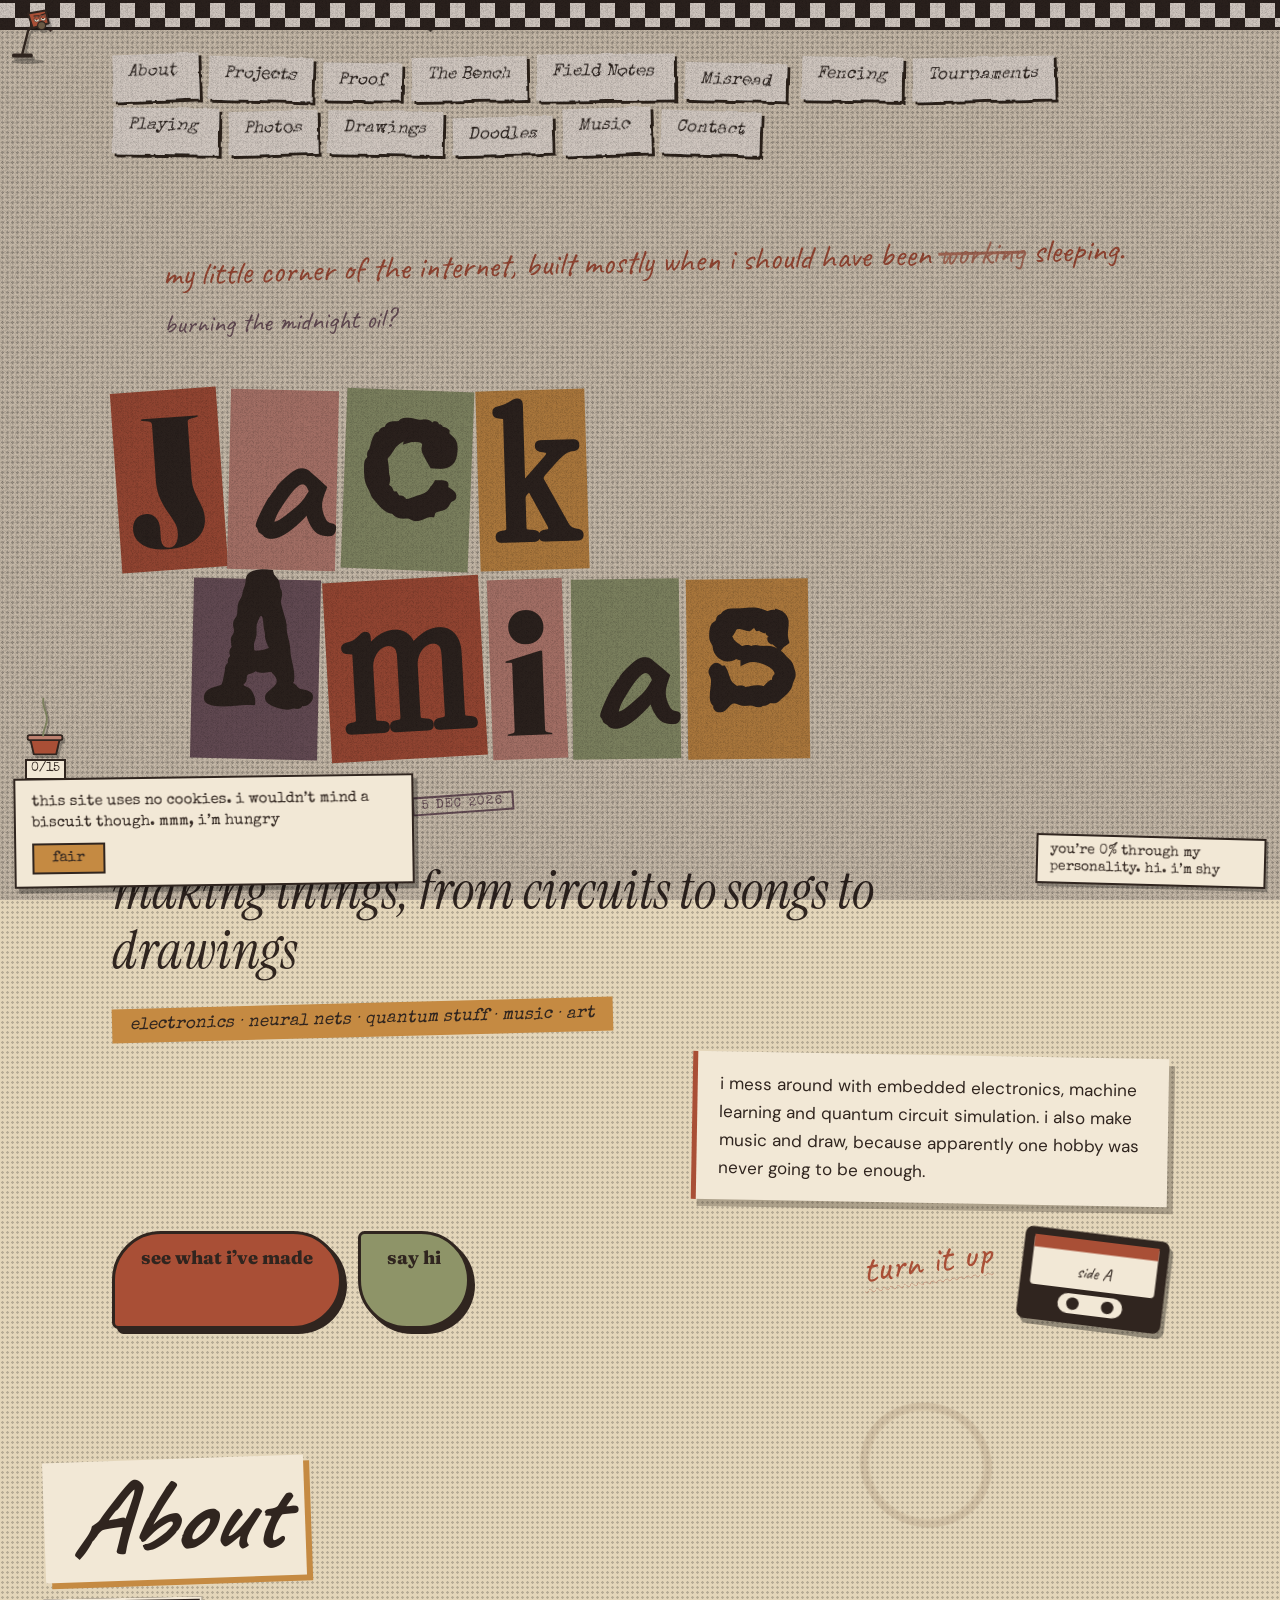
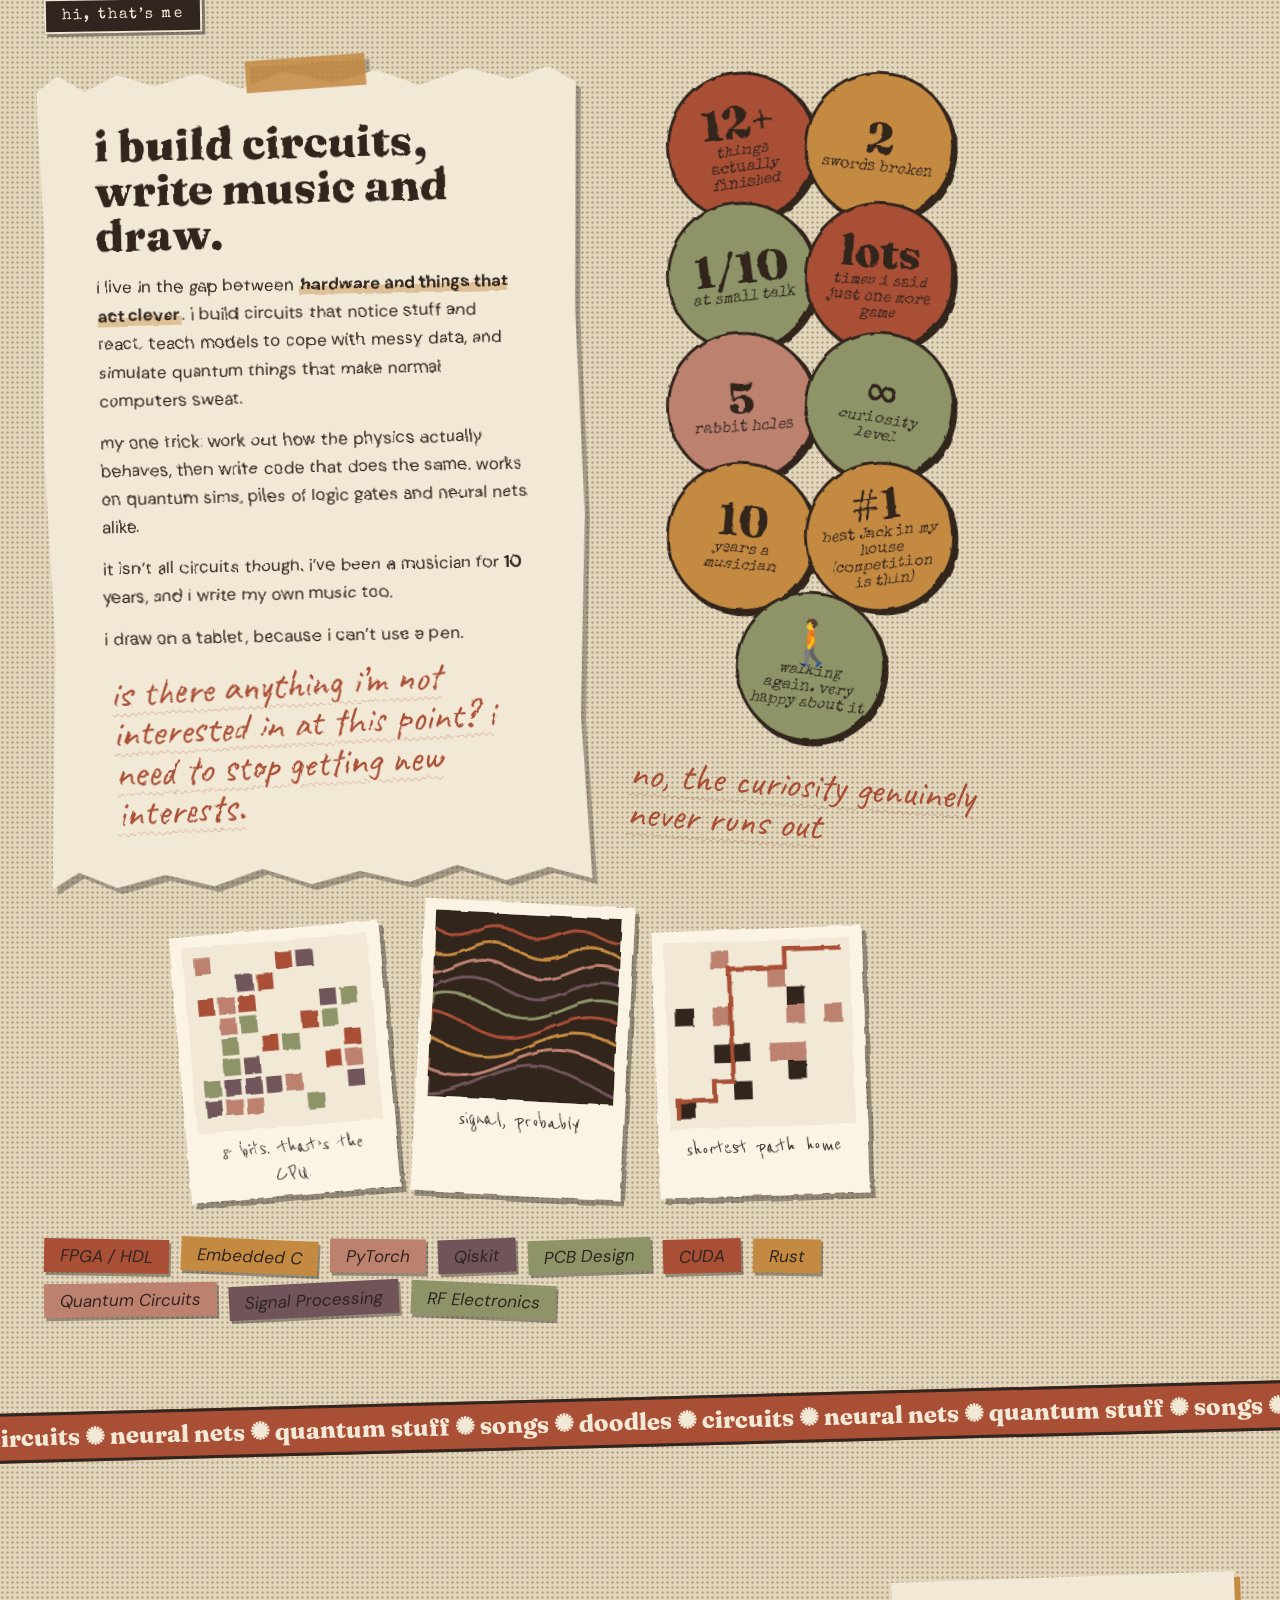
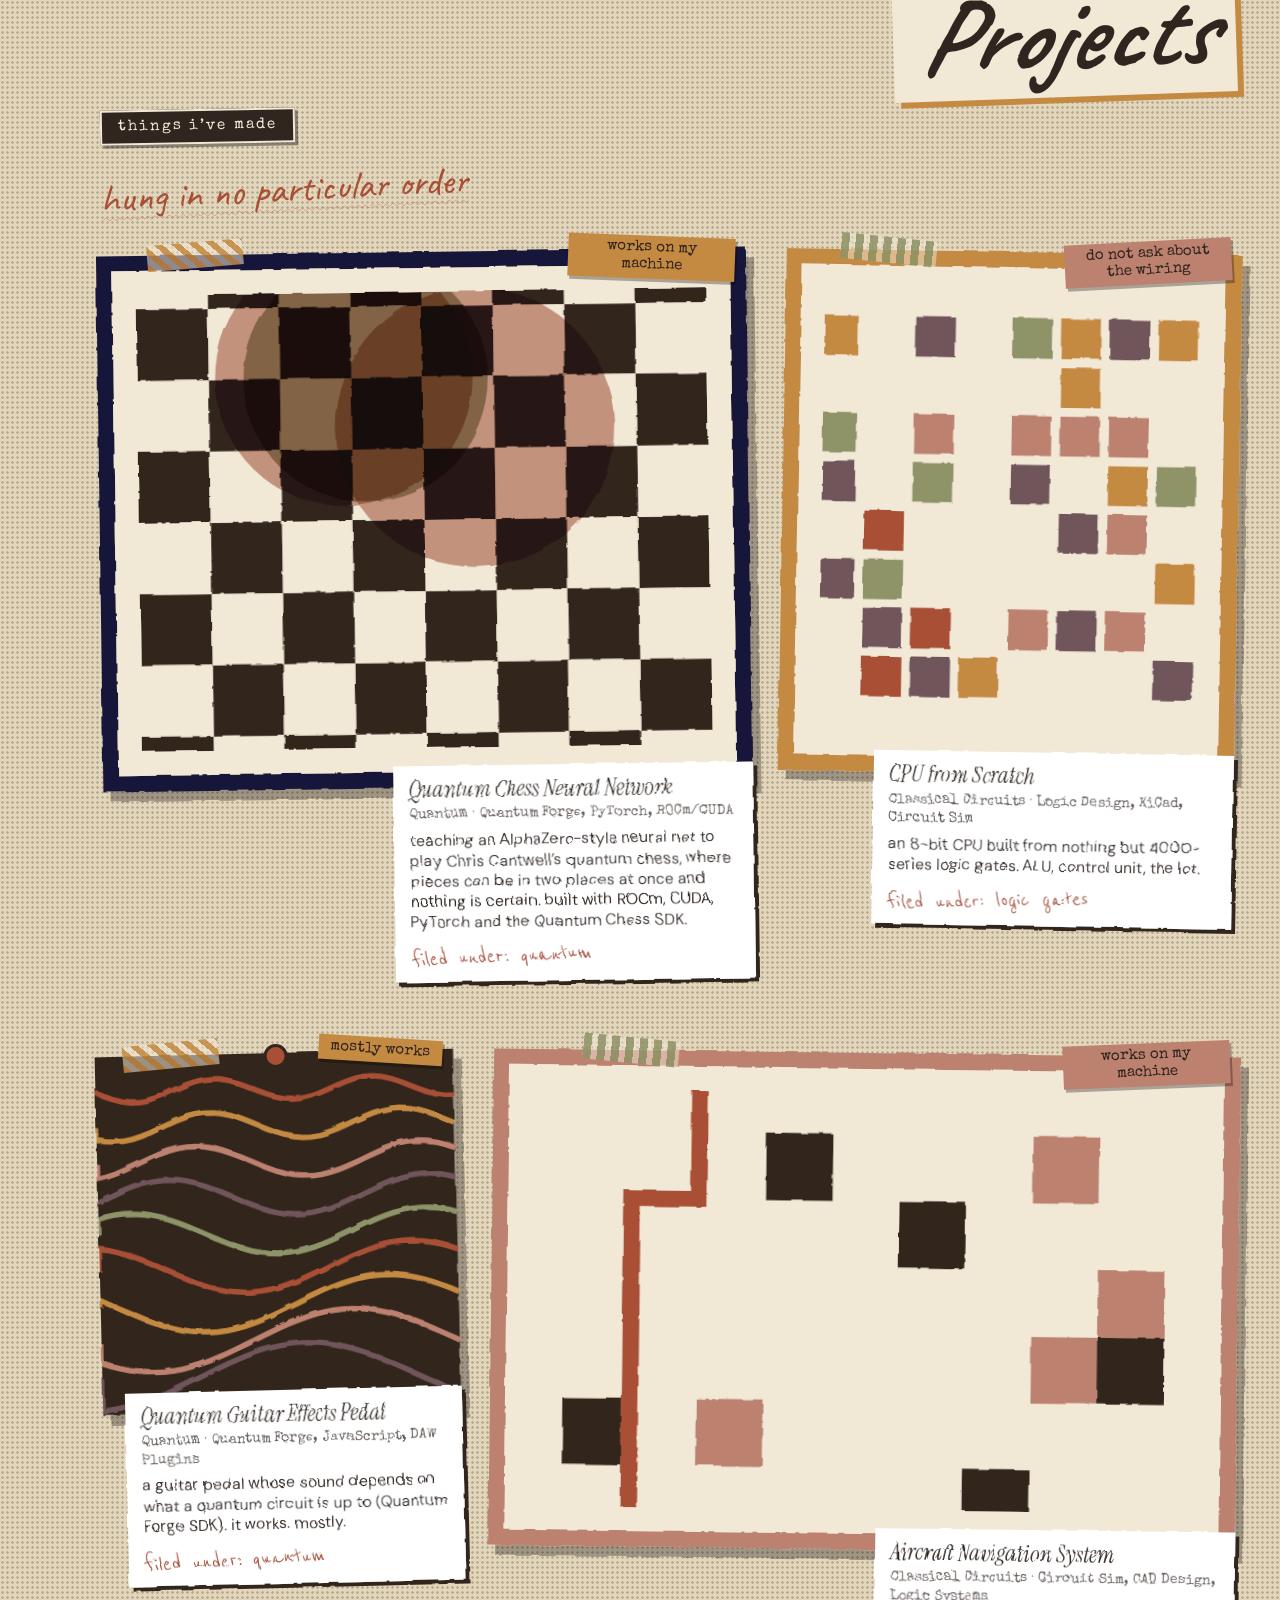
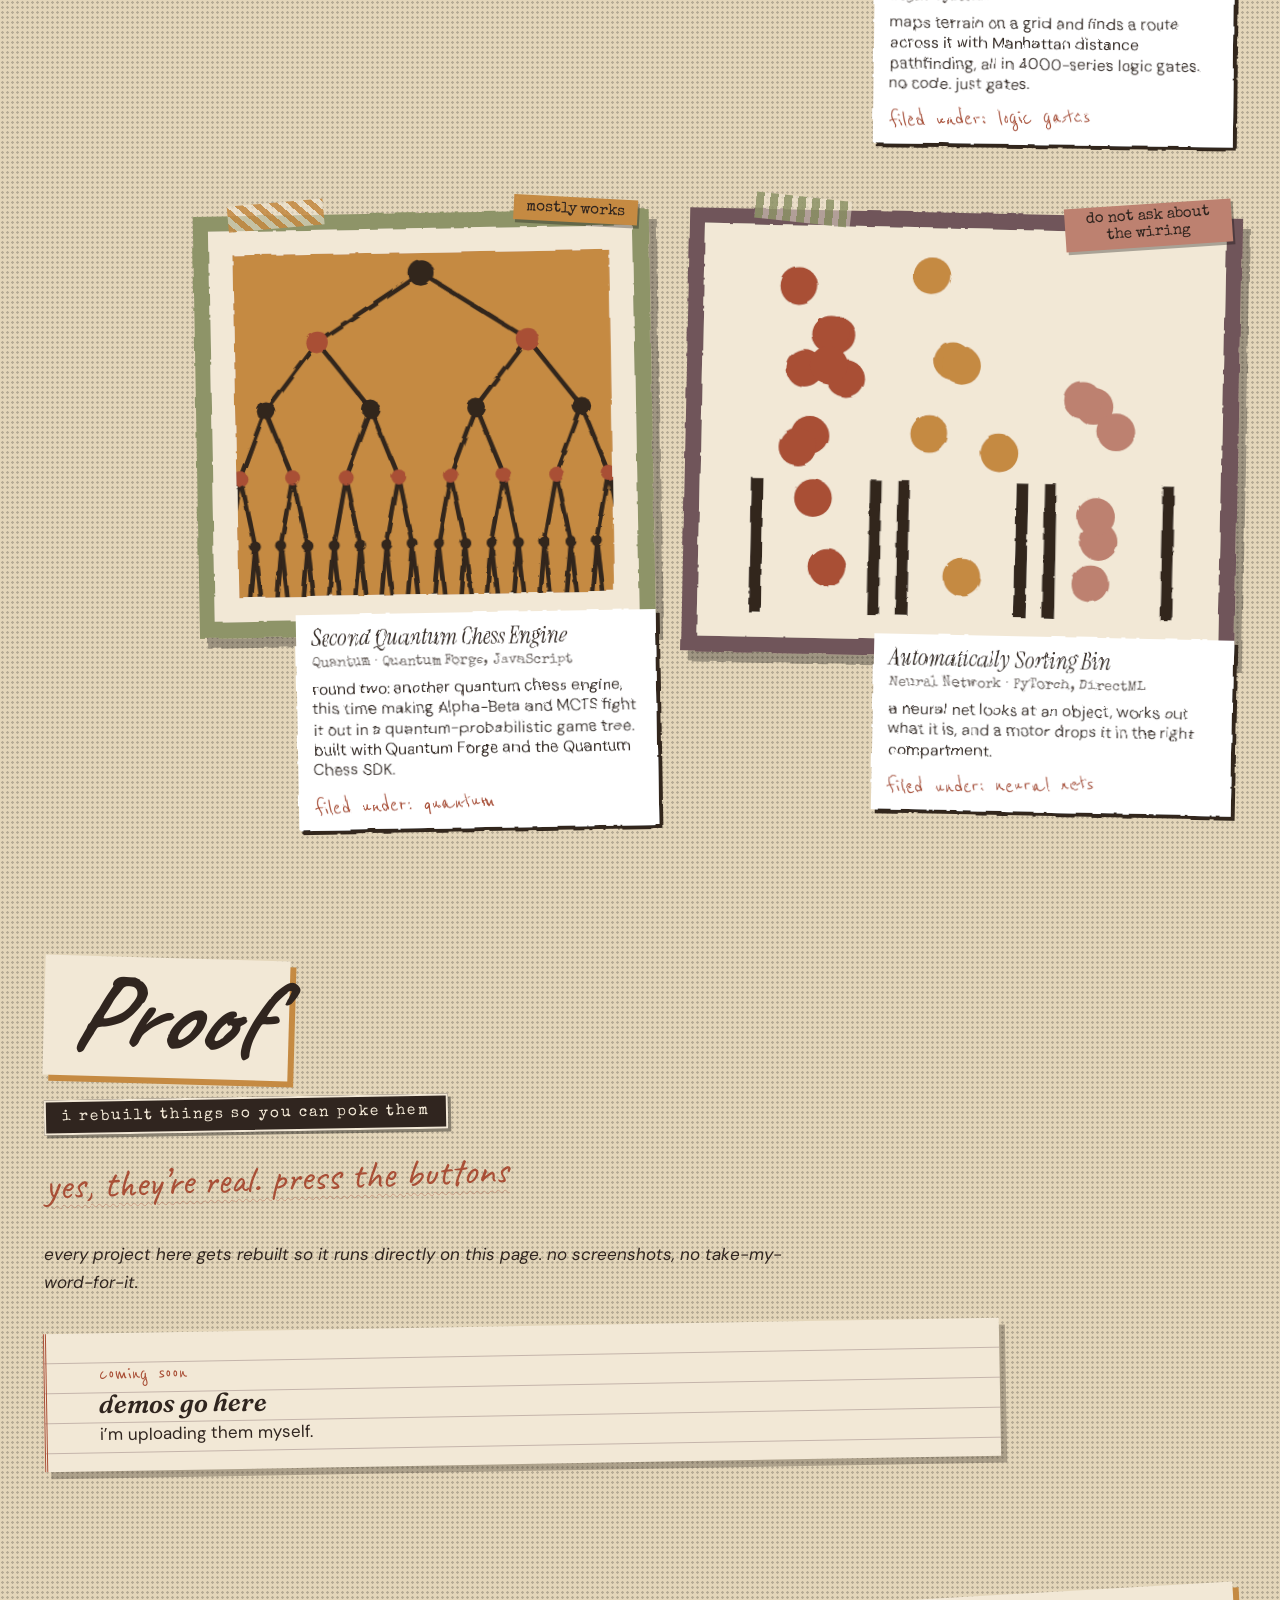
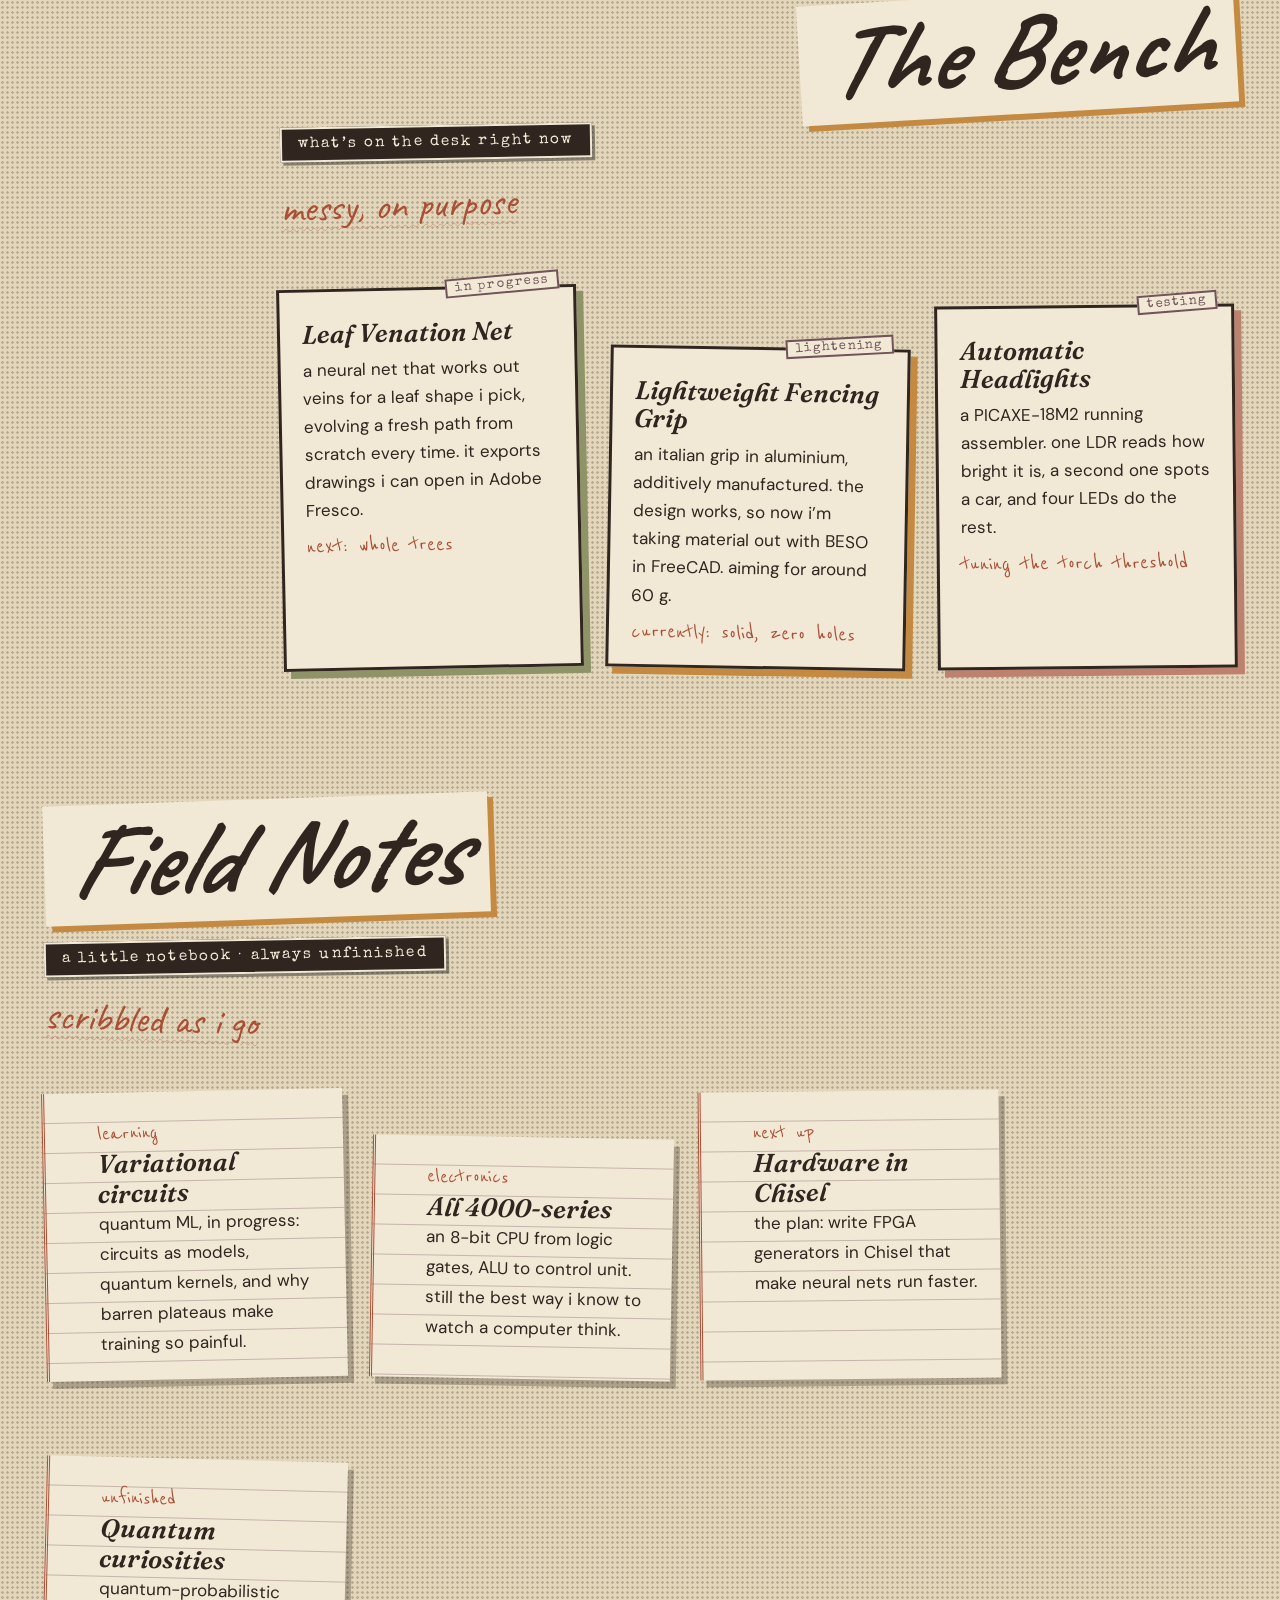
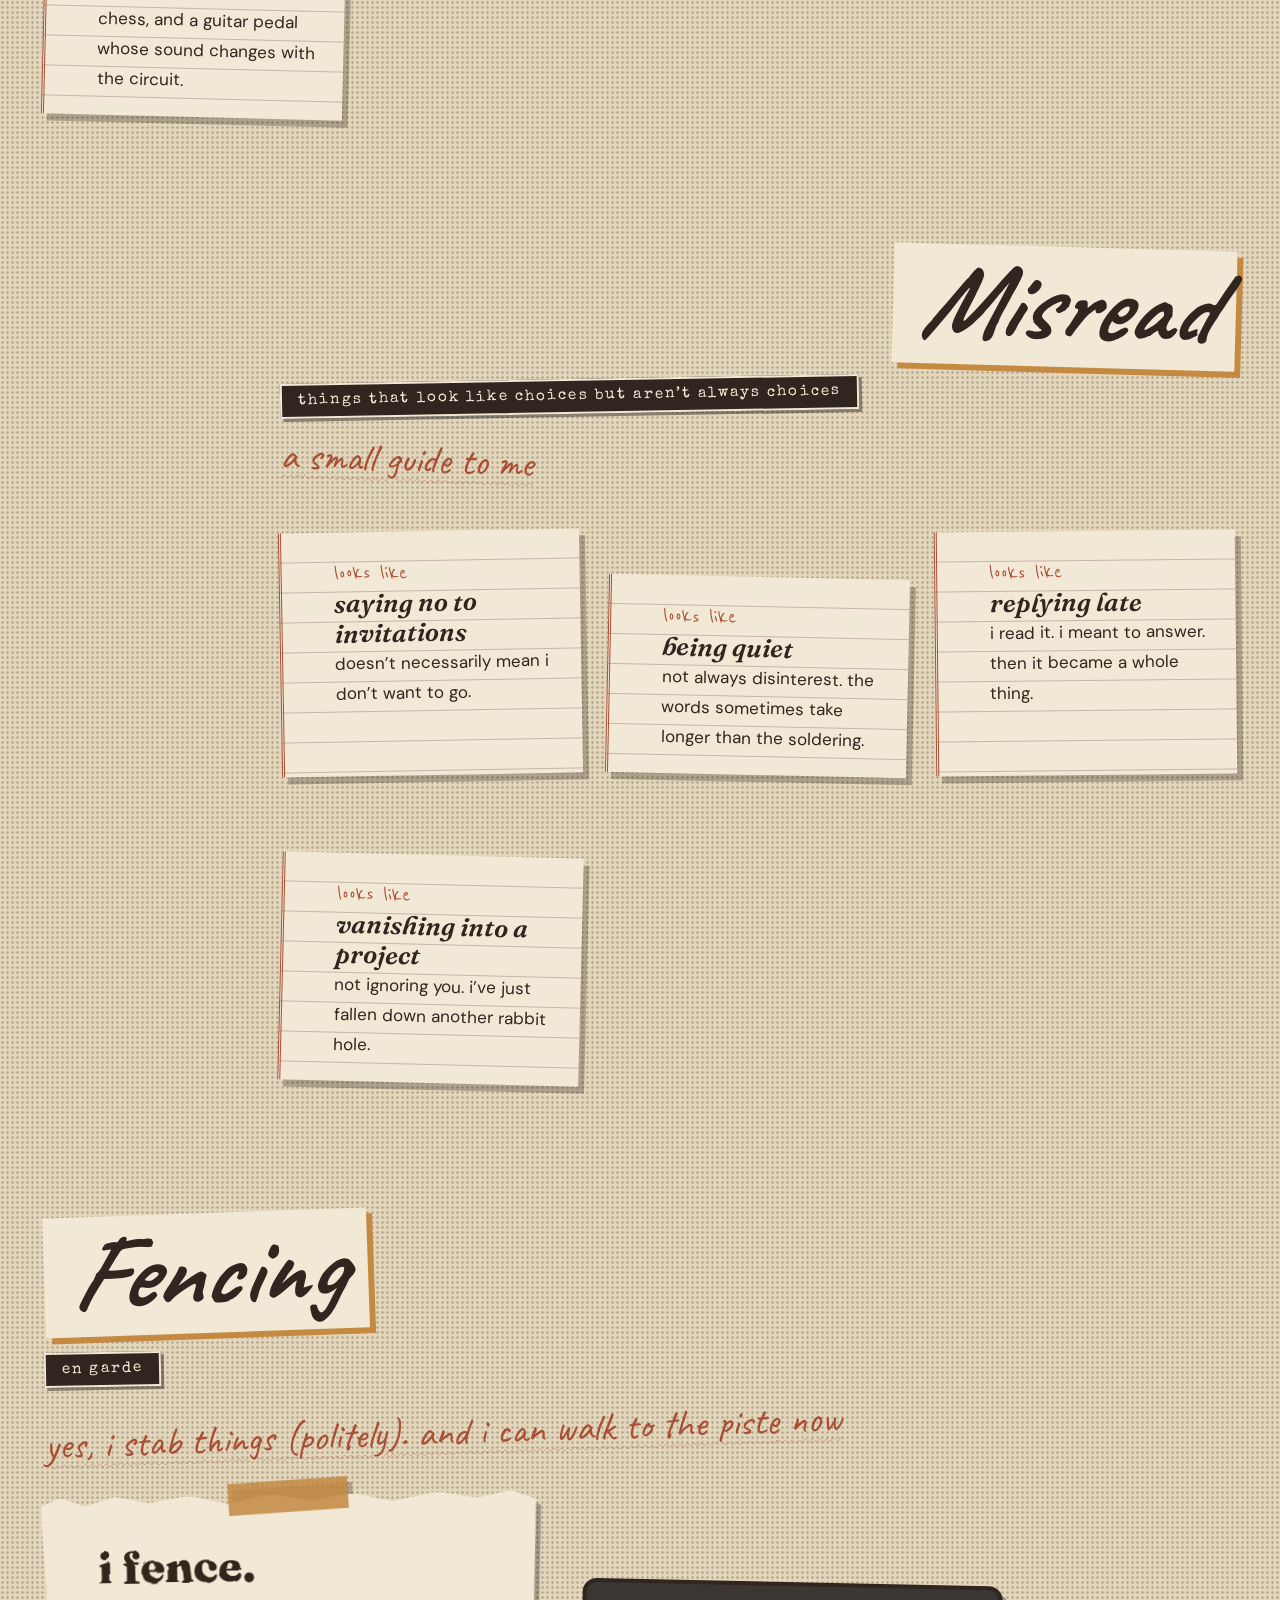
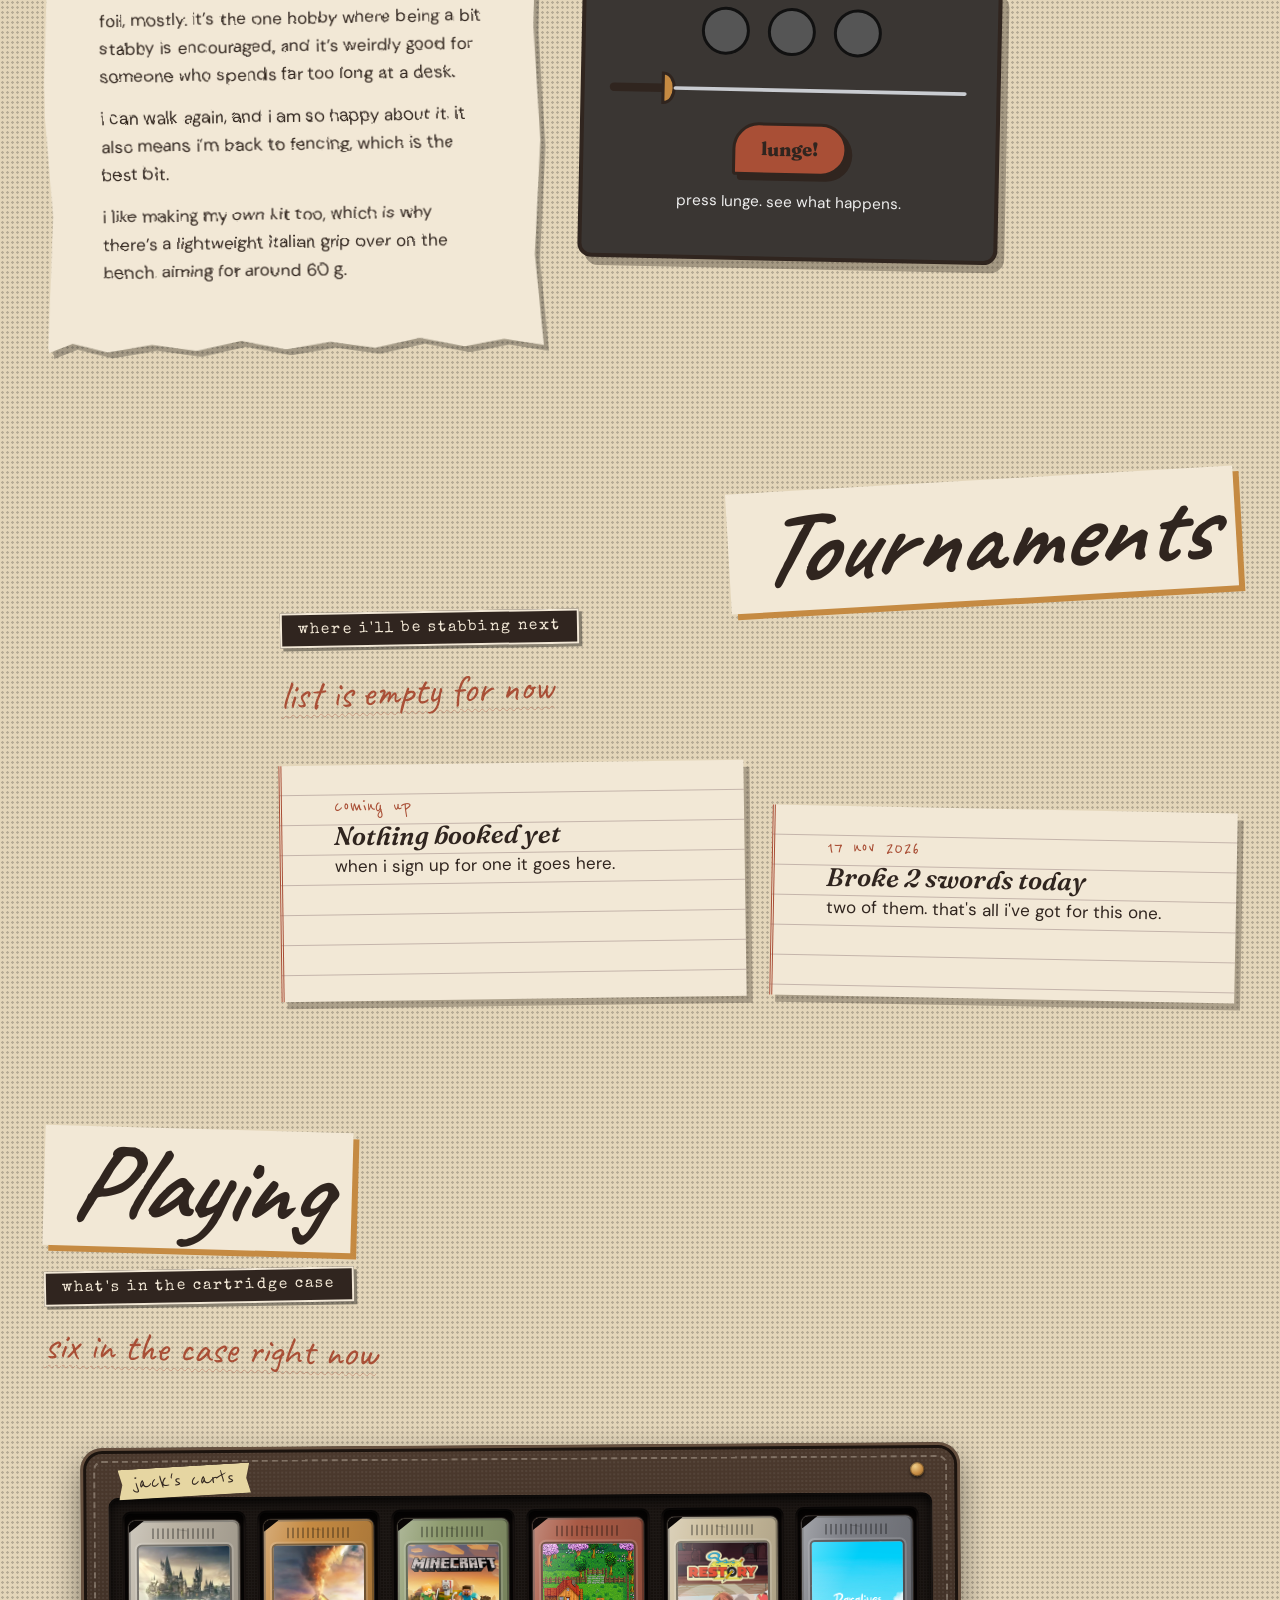
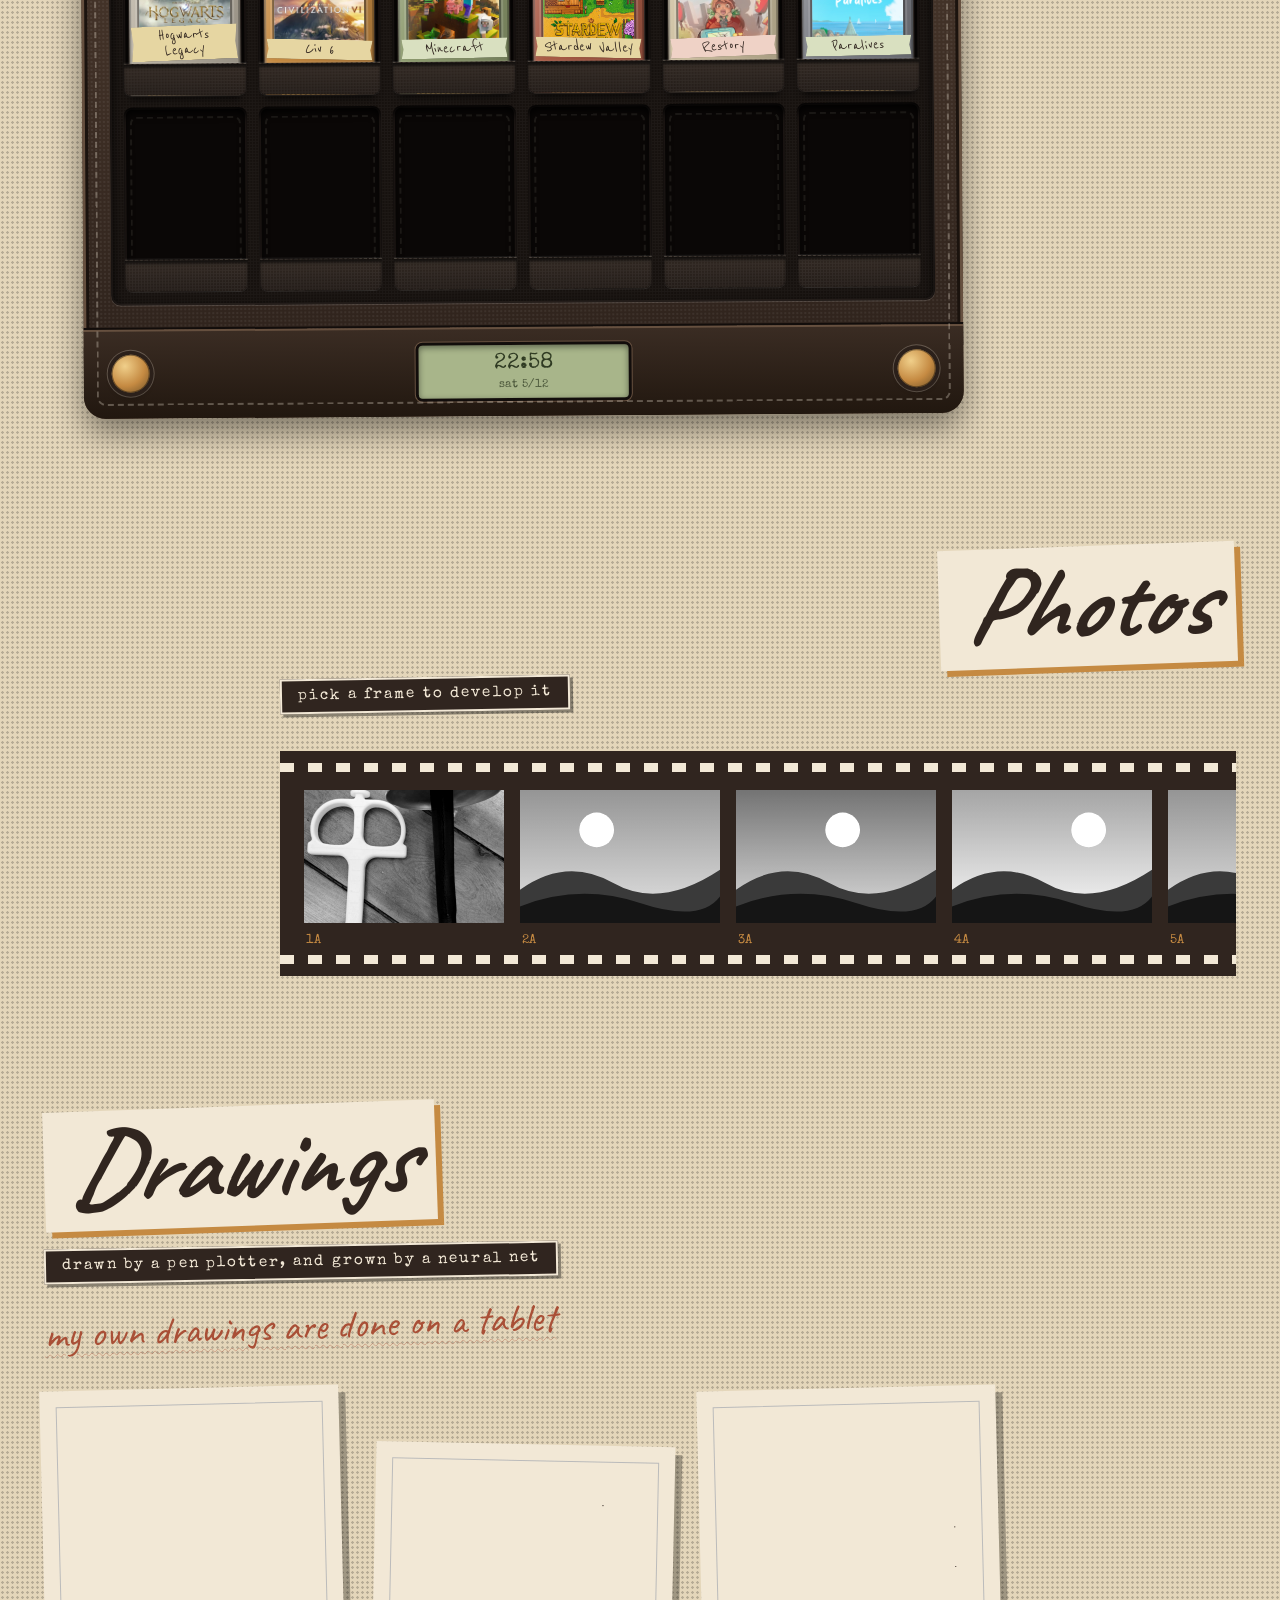
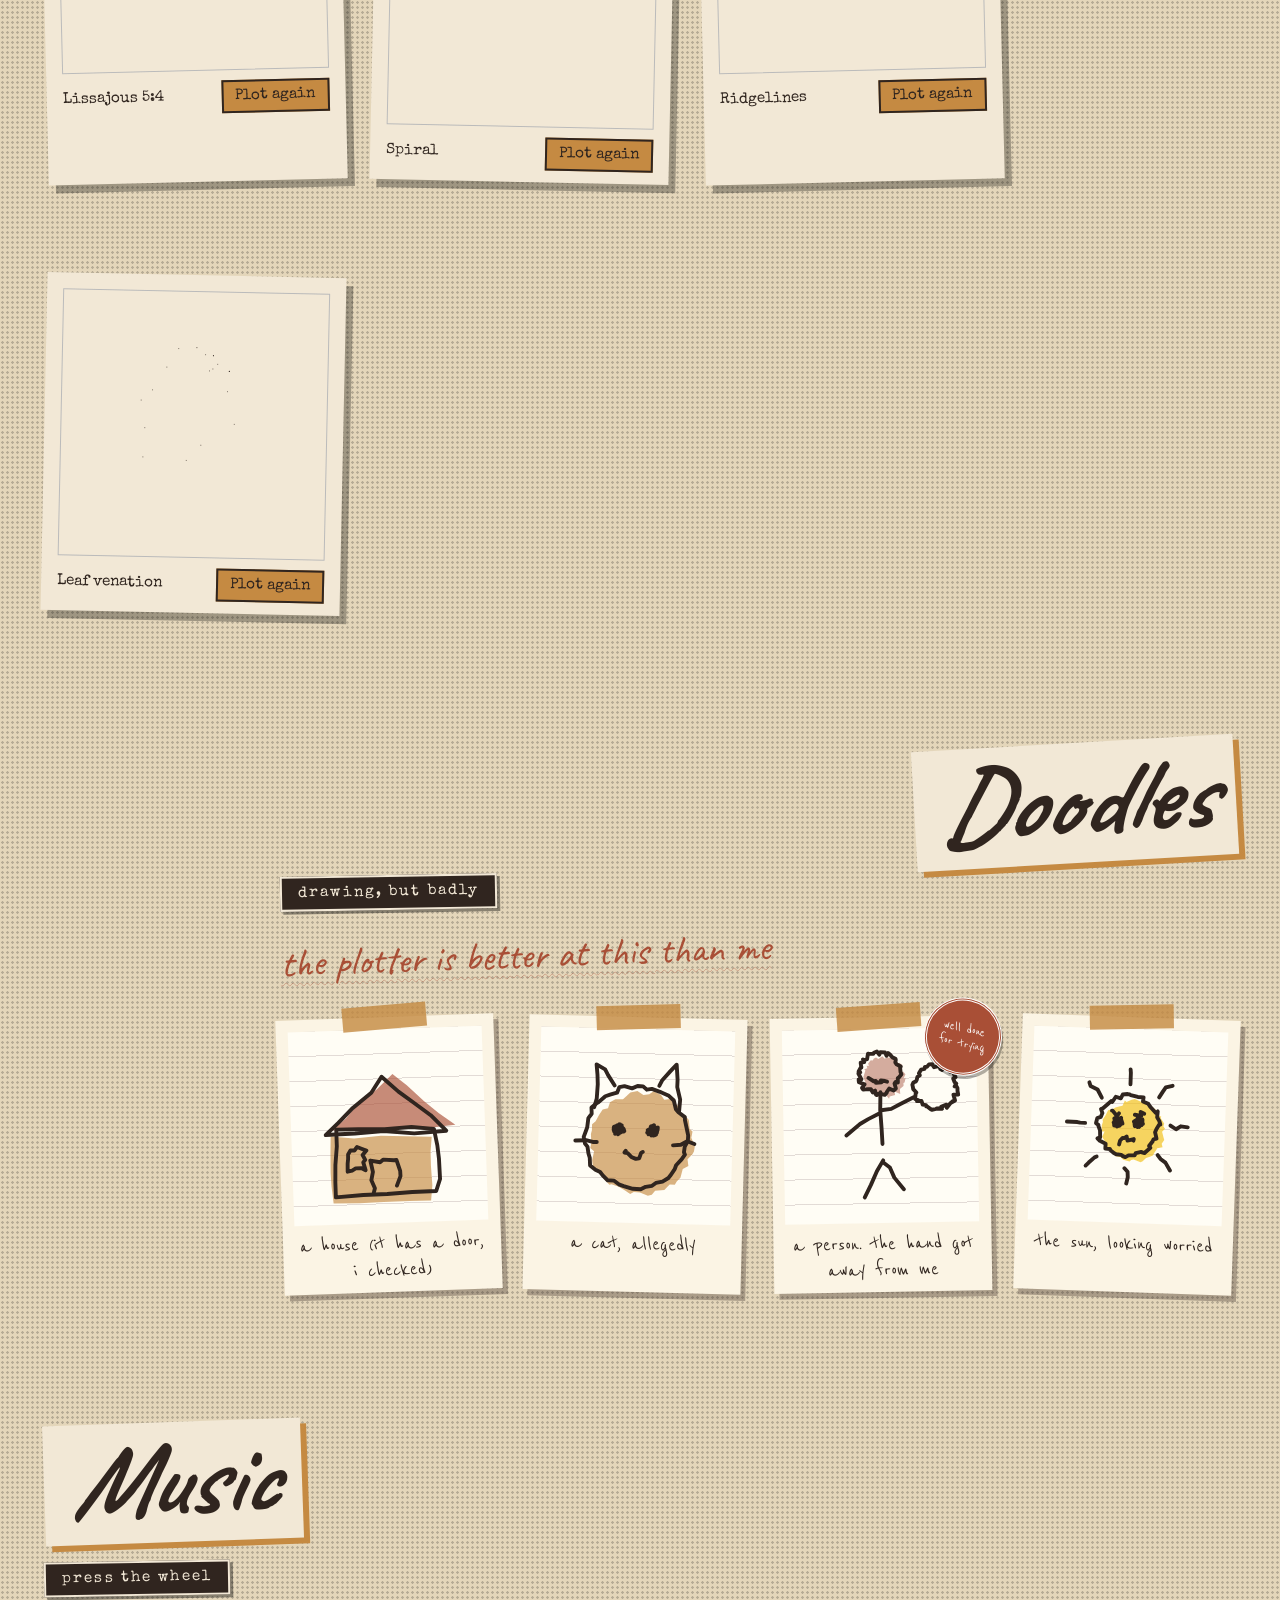
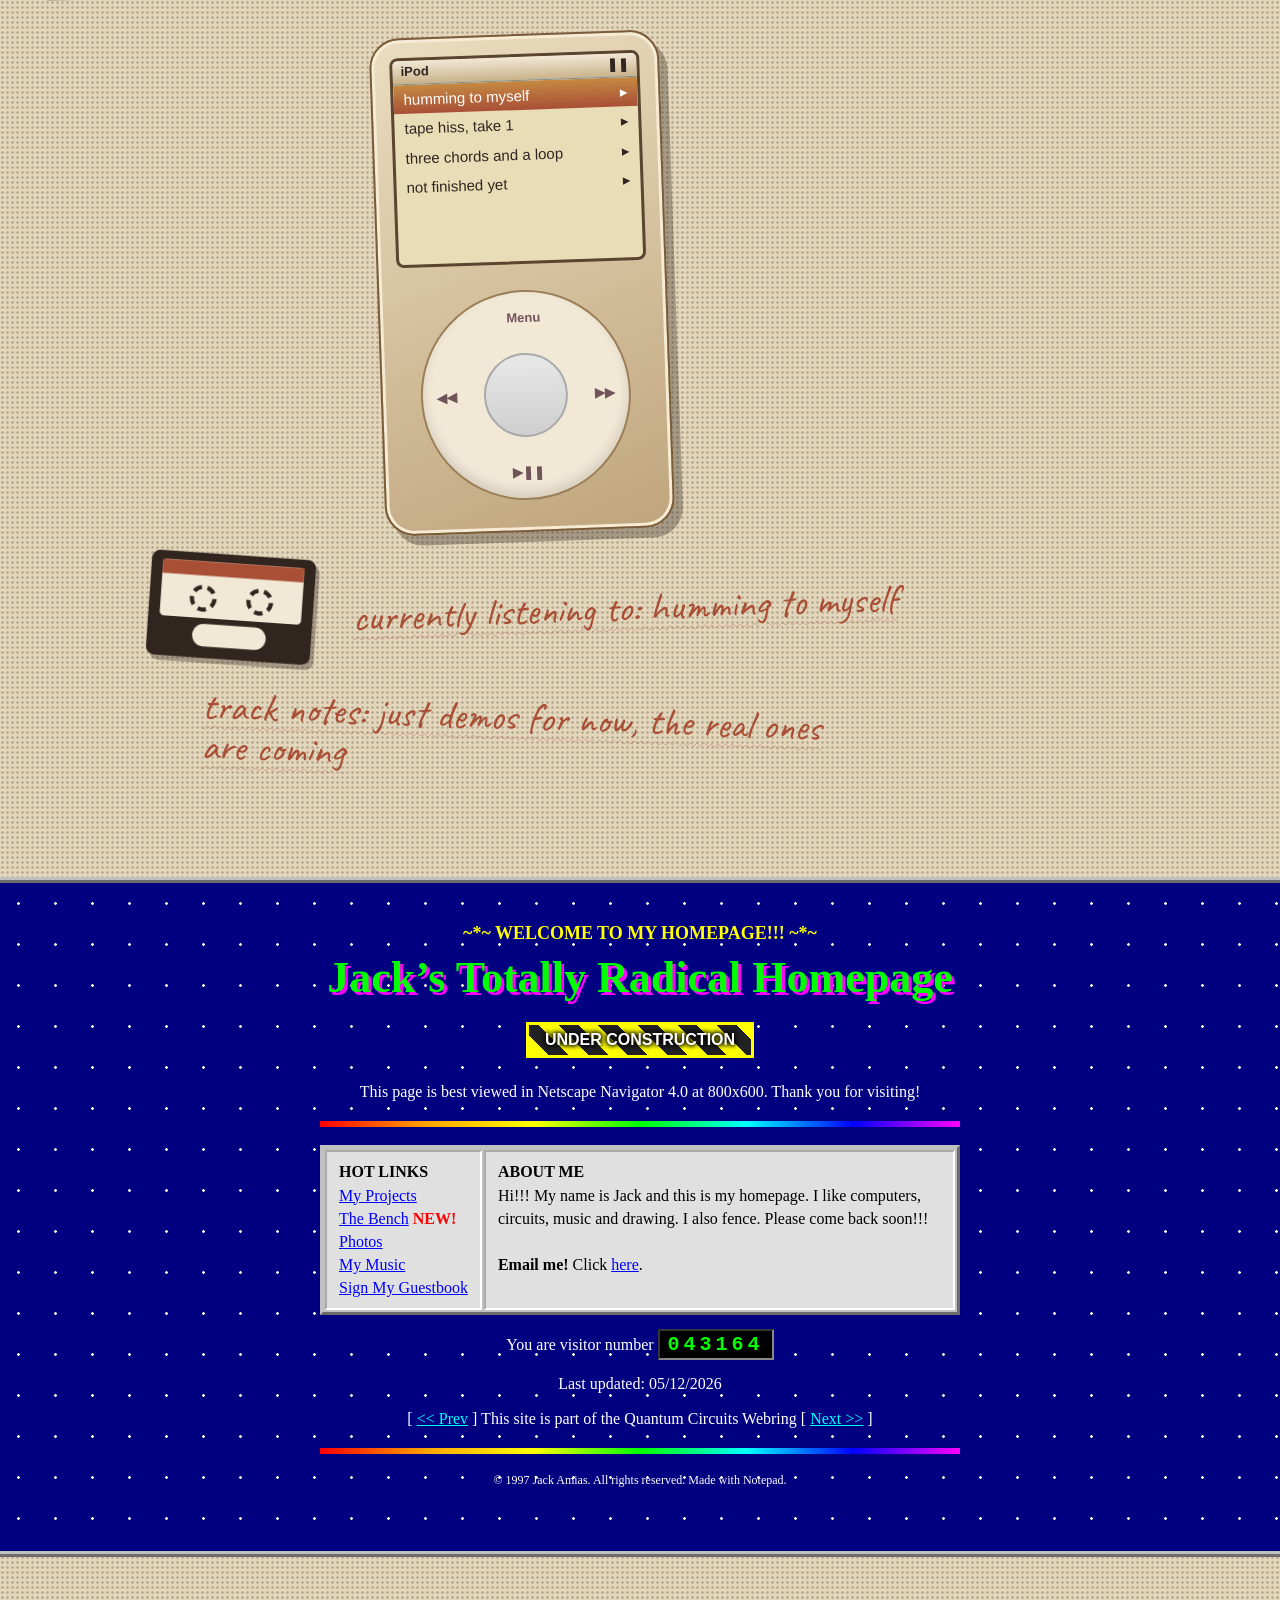
==== commit f37338ab: "Add files via upload" ====
--- a/index.html
+++ b/index.html
@@ -3,7 +3,7 @@
   <head> <meta charset="utf-8"> <link rel="icon" type="image/svg+xml" href="favicon.svg">
   <meta name="viewport" content="width=device-width, initial-scale=1, viewport-fit=cover"> <meta name="description" content="jack amias: circuits, neural nets, quantum stuff, songs and a lot of bad drawings"> <title>jack amias, probably soldering something</title>
 	<link rel="preconnect" href="https://fonts.googleapis.com">
-	<link rel="preconnect" href="https://fonts.gstatic.com" crossorigin> <link href="https://fonts.googleapis.com/css2?family=Fraunces:ital,opsz,wght@0,9..144,800;1,9..144,600&family=Instrument+Serif:ital@0;1&family=Caveat:wght@700&family=Special+Elite&family=Reenie+Beanie&family=DM+Sans:wght@400;600&display=swap" rel="stylesheet"> <link rel="stylesheet" href="css/style.css"> </head> <body> <button id='lamp' type='button' aria-label='Toggle the desk lamp (dark mode)' aria-pressed='false'><svg viewBox='0 0 60 70' aria-hidden='true'><rect x='10' y='62' width='26' height='5' rx='2' fill='#30251F'/><path d='M23 62L30 34L42 16' fill='none' stroke='#30251F' stroke-width='3' stroke-linecap='round'/><path d='M30 12L52 8L56 24L36 30Z' fill='#A94F36' stroke='#30251F' stroke-width='2.5' stroke-linejoin='round'/><circle class='bulb' cx='47' cy='27' r='5' stroke='#30251F' stroke-width='1.5'/><g class='eyes'><circle cx='41' cy='19' r='3.4' fill='#F2E8D6'/><circle cx='49' cy='17.5' r='3.4' fill='#F2E8D6'/><circle class='pupil' cx='41' cy='19' r='1.6' fill='#30251F'/><circle class='pupil' cx='49' cy='17.5' r='1.6' fill='#30251F'/></g></svg></button><div id='glow' aria-hidden='true'></div><div id='tint' aria-hidden='true'></div><svg id='vine' aria-hidden='true'></svg>
+	<link rel="preconnect" href="https://fonts.gstatic.com" crossorigin> <link href="https://fonts.googleapis.com/css2?family=Fraunces:ital,opsz,wght@0,9..144,800;1,9..144,600&family=Instrument+Serif:ital@0;1&family=Caveat:wght@700&family=Special+Elite&family=Reenie+Beanie&family=DM+Sans:wght@400;600&display=swap" rel="stylesheet"> <link rel="stylesheet" href="css/style.css"> </head> <body> <button id='lamp' type='button' aria-label='Toggle the desk lamp (dark mode)' aria-pressed='false'><svg viewBox='0 0 60 70' aria-hidden='true'><rect x='10' y='62' width='26' height='5' rx='2' fill='#30251F'/><path d='M23 62L30 34L42 16' fill='none' stroke='#30251F' stroke-width='3' stroke-linecap='round'/><path d='M30 12L52 8L56 24L36 30Z' fill='#A94F36' stroke='#30251F' stroke-width='2.5' stroke-linejoin='round'/><circle class='bulb' cx='47' cy='27' r='5' stroke='#30251F' stroke-width='1.5'/><path class='brow l' d='M37.5 14.6L44 13.3' fill='none' stroke='#30251F' stroke-width='1.5' stroke-linecap='round'/><path class='brow r' d='M46 12.4L51.8 11.4' fill='none' stroke='#30251F' stroke-width='1.5' stroke-linecap='round'/><g class='eyes'><clipPath id='lampEyeL'><circle cx='41' cy='19' r='3.4'/></clipPath><clipPath id='lampEyeR'><circle cx='49' cy='17.5' r='3.4'/></clipPath><circle cx='41' cy='19' r='3.4' fill='#F2E8D6'/><circle cx='49' cy='17.5' r='3.4' fill='#F2E8D6'/><circle class='pupil' cx='41' cy='19' r='1.6' fill='#30251F'/><circle class='pupil' cx='49' cy='17.5' r='1.6' fill='#30251F'/><g clip-path='url(#lampEyeL)'><rect class='lid' x='37' y='15.4' width='8' height='7.2' fill='#A94F36'/></g><g clip-path='url(#lampEyeR)'><rect class='lid' x='45' y='13.9' width='8' height='7.2' fill='#A94F36'/></g><circle cx='41' cy='19' r='3.4' fill='none' stroke='#30251F' stroke-width='.7'/><circle cx='49' cy='17.5' r='3.4' fill='none' stroke='#30251F' stroke-width='.7'/></g><ellipse class='blush' cx='38' cy='24.2' rx='2.4' ry='1.4' fill='#F2A59A'/><ellipse class='blush' cx='52.6' cy='22' rx='1.9' ry='1.3' fill='#F2A59A'/></svg><span class='zzz' aria-hidden='true'>z z</span></button><div id='glow' aria-hidden='true'></div><div id='tint' aria-hidden='true'></div><svg id='vine' aria-hidden='true'></svg>
 <div class="chk"></div>
  <svg width="0" height="0" style="position:absolute" aria-hidden="true"><filter id="rough"><feTurbulence baseFrequency=".035" numOctaves="3" result="t"/><feDisplacementMap in="SourceGraphic" in2="t" scale="2.5"/></filter></svg>
 <header style="position:relative;z-index:0"><div class="fall" id="fall" aria-hidden="true"></div>
--- a/css/style.css
+++ b/css/style.css
@@ -1030,3 +1030,22 @@
 .gcount{background:var(--paper);color:var(--ink);border:2px solid var(--ink);padding:2px 4px;width:fit-content;margin:4px auto 0}
 #pjempty{grid-column:1/span 6}
 #pfempty{grid-column:auto}
+
+/* ---- lamp character: face, body, mood ---- */
+#lamp{touch-action:none;user-select:none;-webkit-user-select:none;cursor:grab}
+#lamp.carrying{cursor:grabbing}
+#lamp svg{transform:translateY(var(--hop,0px)) rotate(var(--tilt,0deg)) scale(var(--sx,1),var(--sy,1));transform-origin:var(--org,50% 100%);-webkit-user-drag:none}
+#lamp::after{content:"";position:absolute;left:12px;right:12px;bottom:0;height:5px;border-radius:50%;background:rgba(0,0,0,.25);transform:scaleX(var(--shw,1));pointer-events:none}
+#lamp .pupil{transition:transform .1s}
+#lamp .lid{transform:scaleY(var(--lid,0));transform-box:fill-box;transform-origin:50% 0;transition:transform .12s}
+#lamp .brow{transform-box:fill-box;transform-origin:50% 50%;transition:transform .25s}
+#lamp .brow.l{transform:translateY(var(--by,0px)) rotate(var(--bl,0deg))}
+#lamp .brow.r{transform:translateY(var(--by,0px)) rotate(var(--br,0deg))}
+#lamp .blush{opacity:var(--blush,0);transition:opacity .3s}
+#lamp[data-mood=sleepy] .bulb{fill:#4a3d2f}
+#lamp .zzz{display:none;position:absolute;top:-8px;right:-4px;font:400 .95rem/1 "Special Elite",monospace;color:var(--wt);pointer-events:none}
+#lamp[data-mood=sleepy] .zzz{display:block;animation:zzz 2.4s ease-in-out infinite}
+@keyframes zzz{0%{transform:translate(0,6px);opacity:0}30%{opacity:1}100%{transform:translate(8px,-12px);opacity:0}}
+.bub:not([hidden]){animation:bpop .18s ease-out}
+@keyframes bpop{from{transform:scale(.85);opacity:0}to{transform:scale(1);opacity:1}}
+@media (prefers-reduced-motion:reduce){.bub:not([hidden]){animation:none}#lamp[data-mood=sleepy] .zzz{animation:none}}
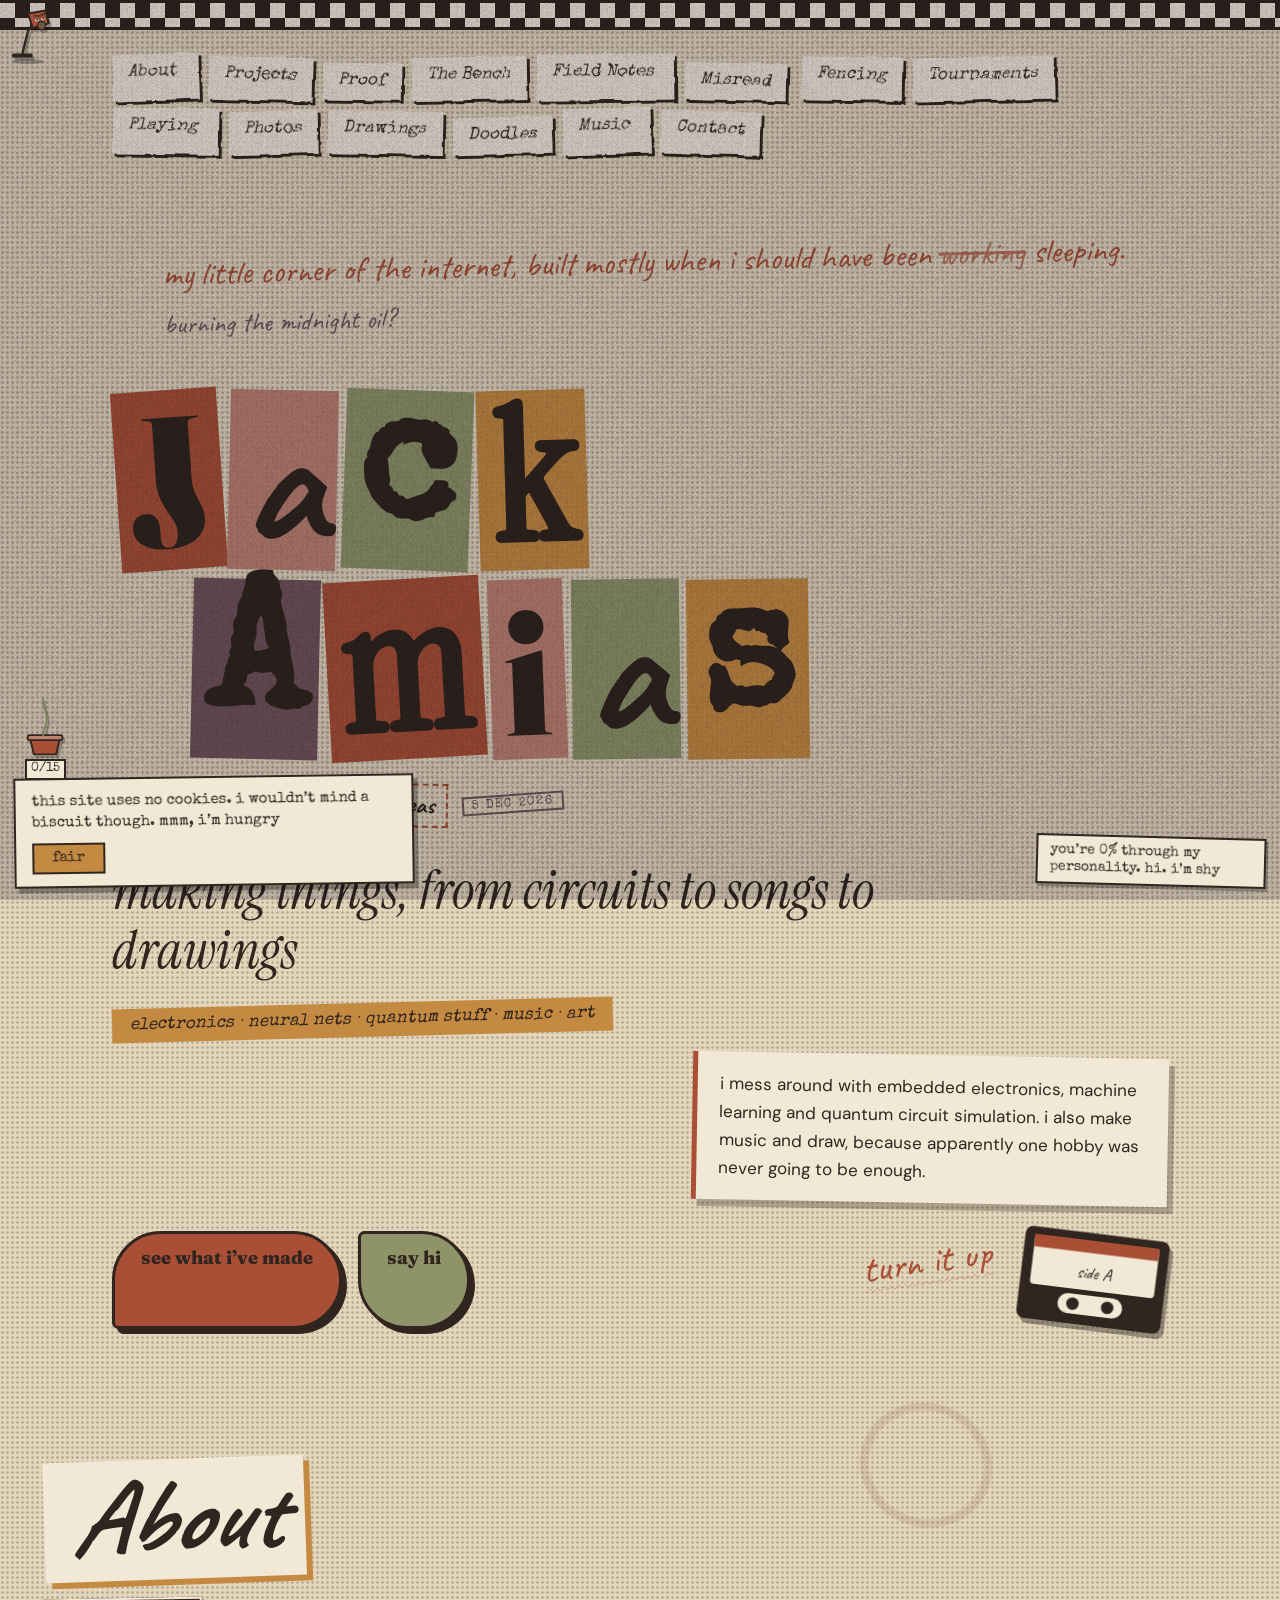
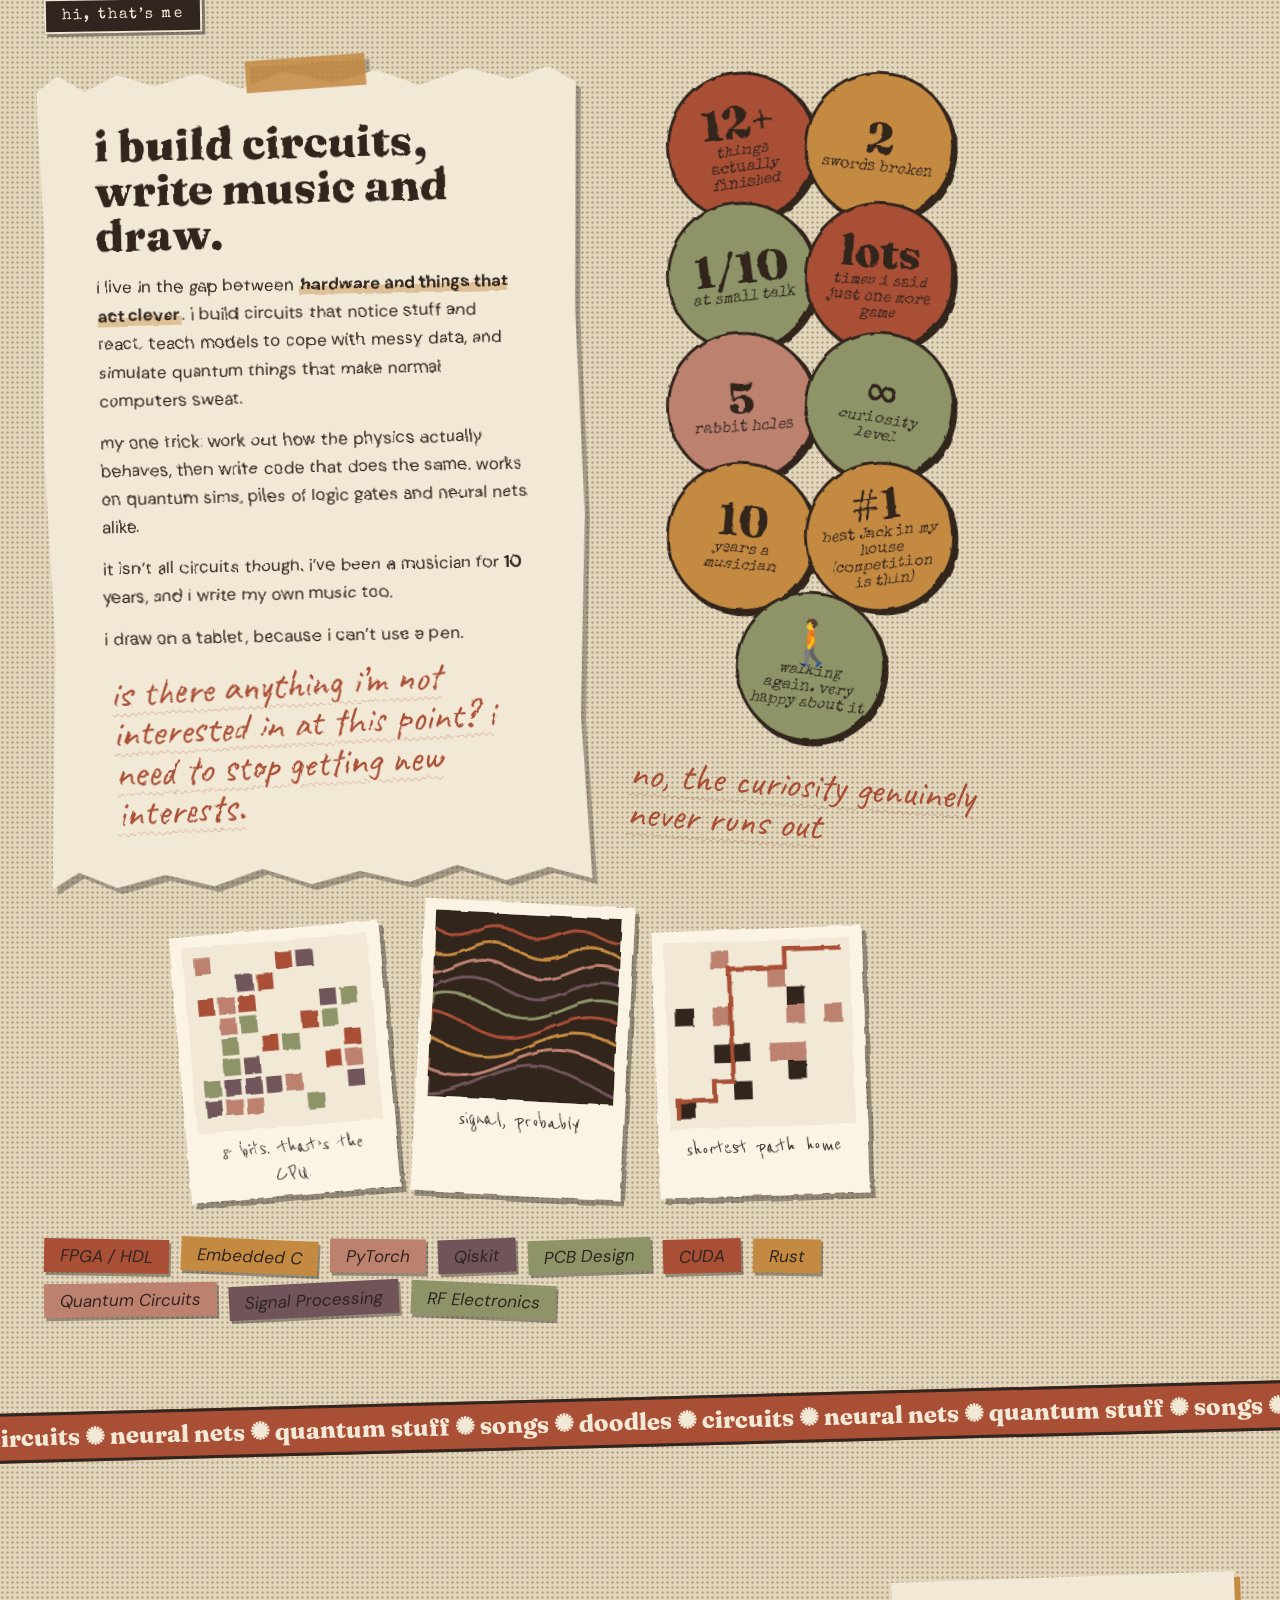
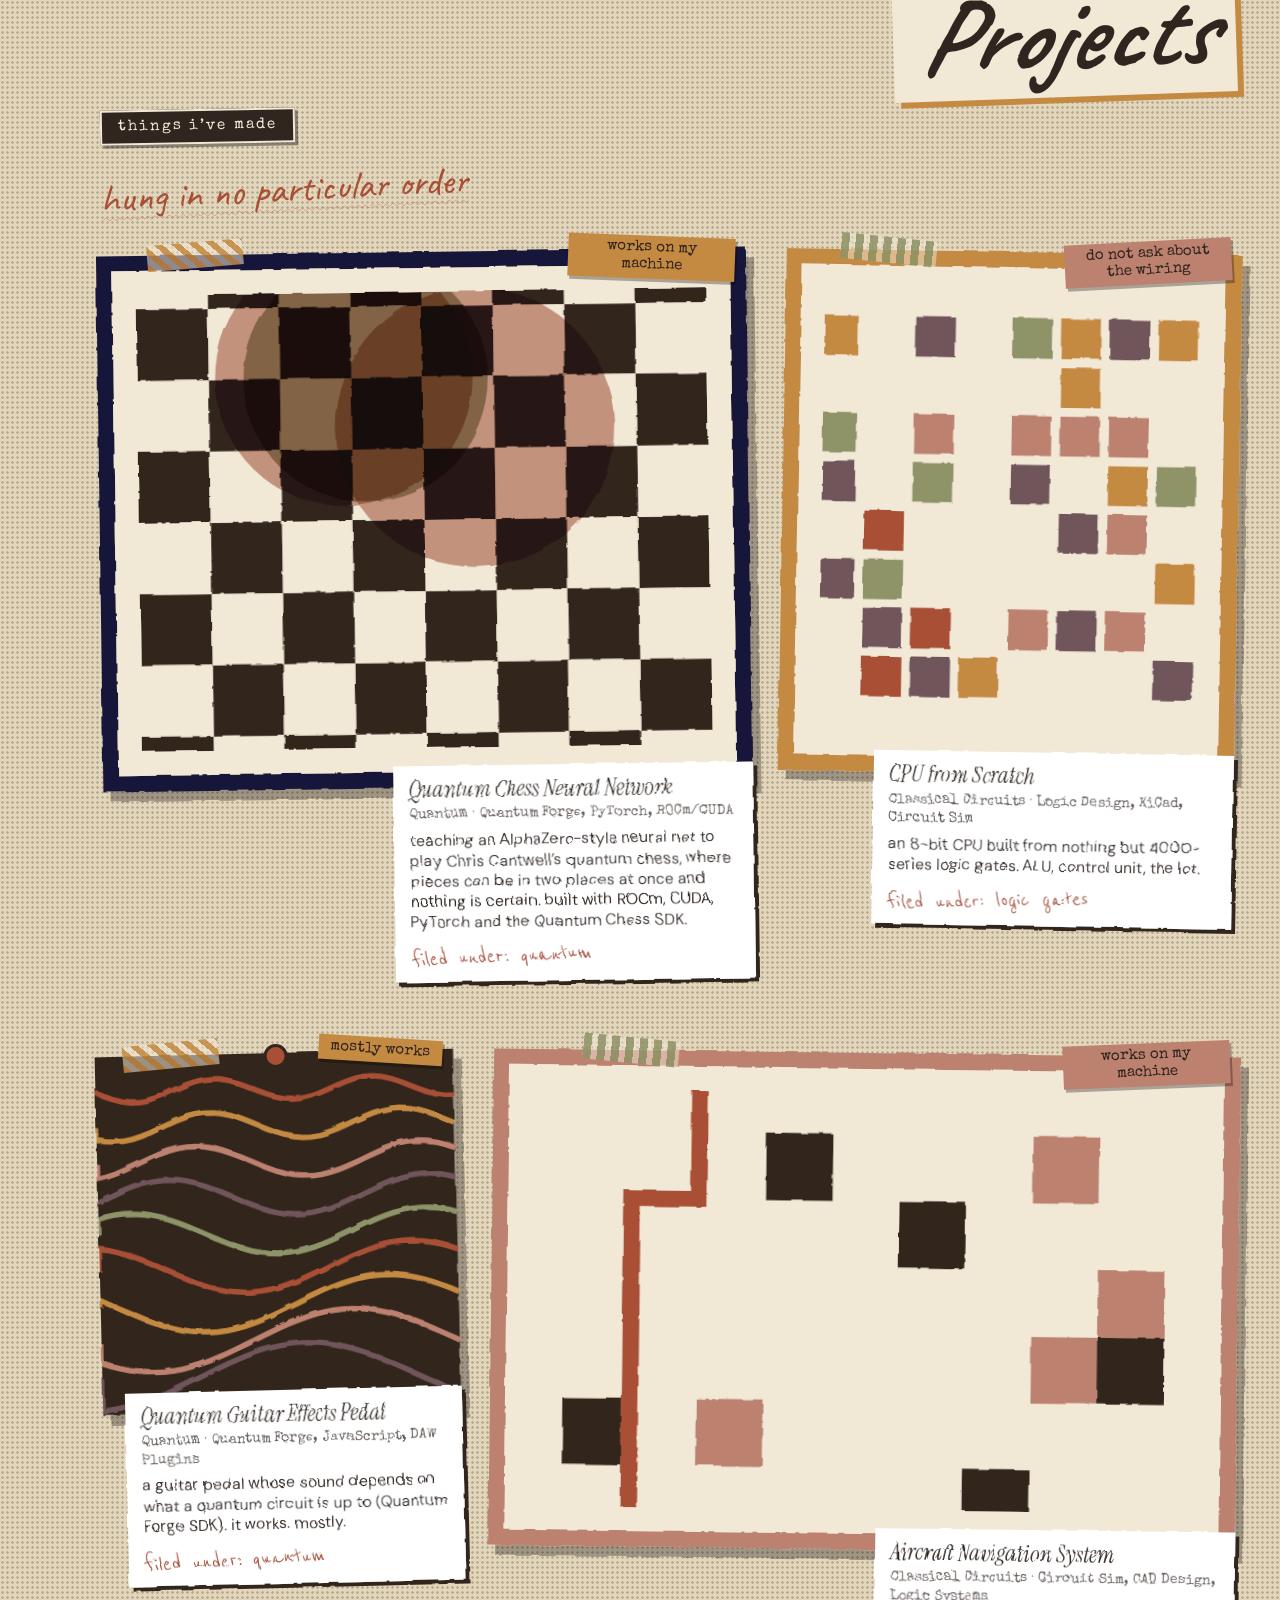
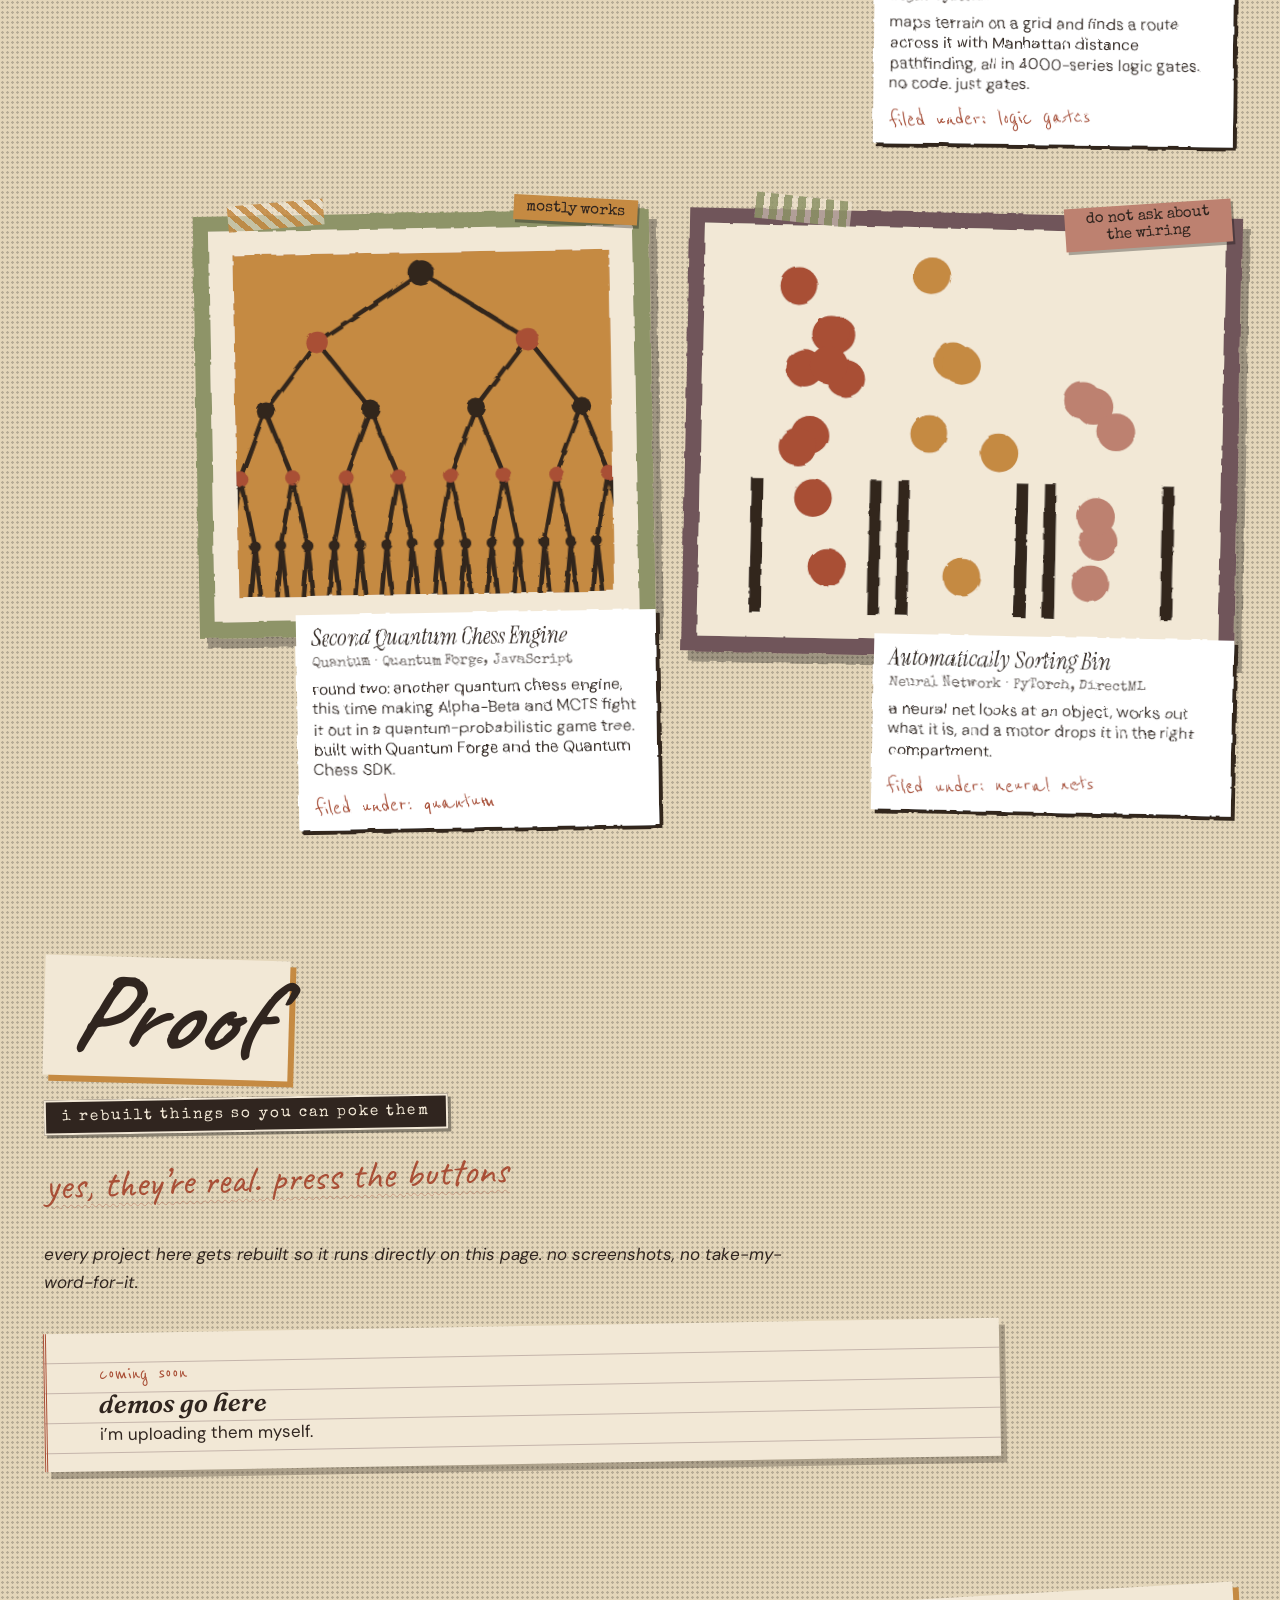
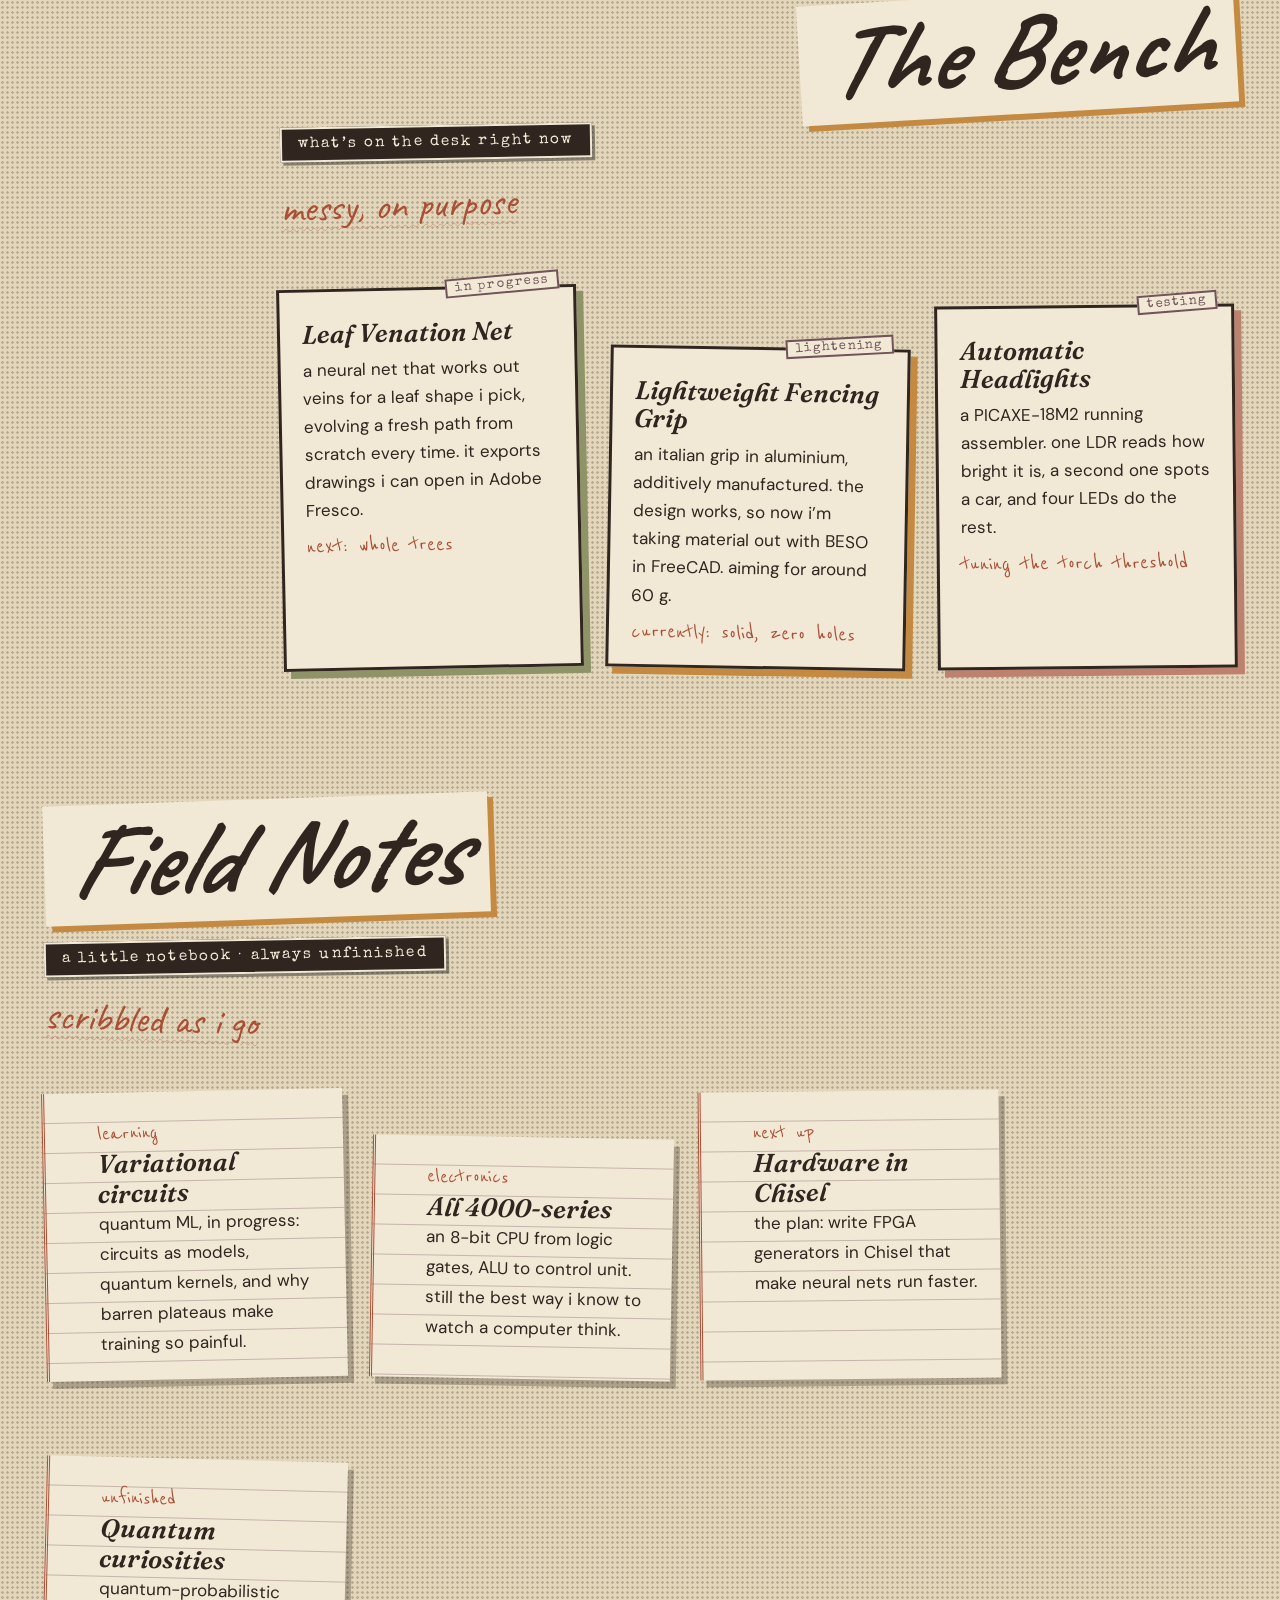
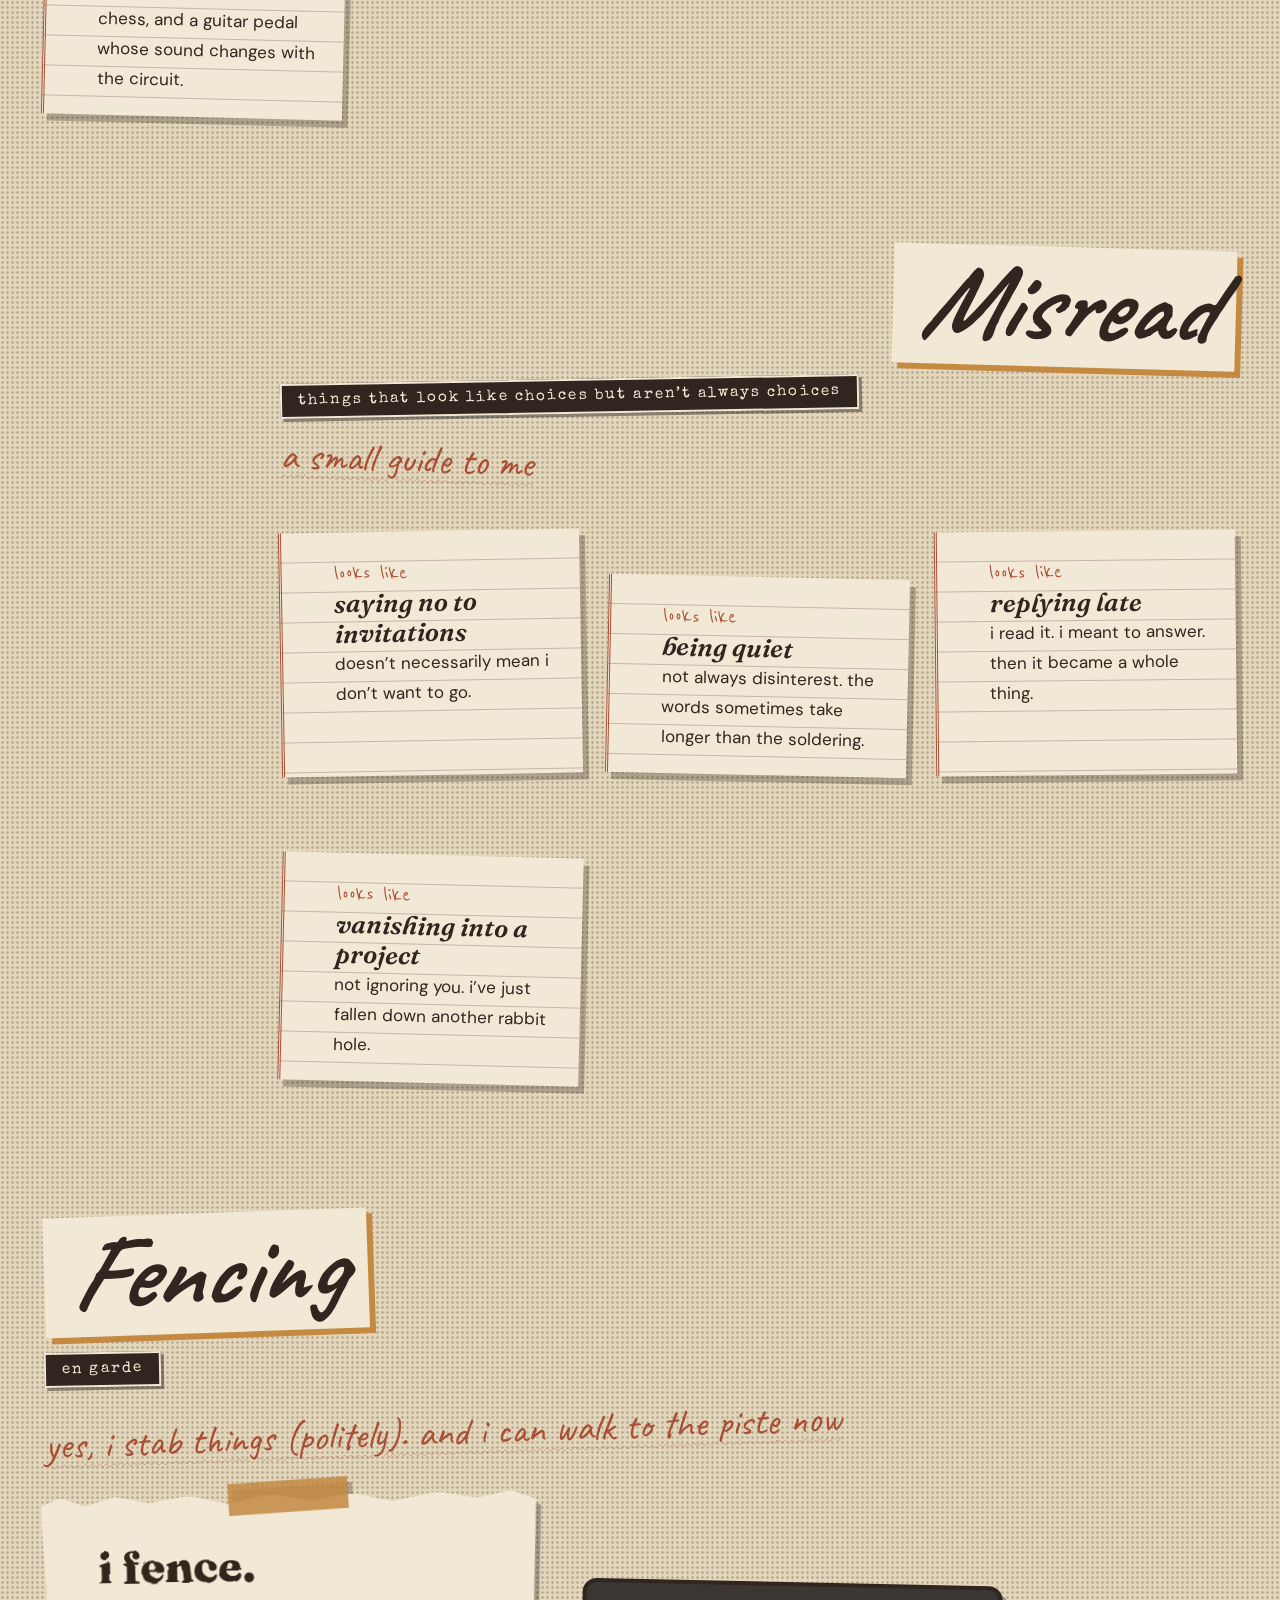
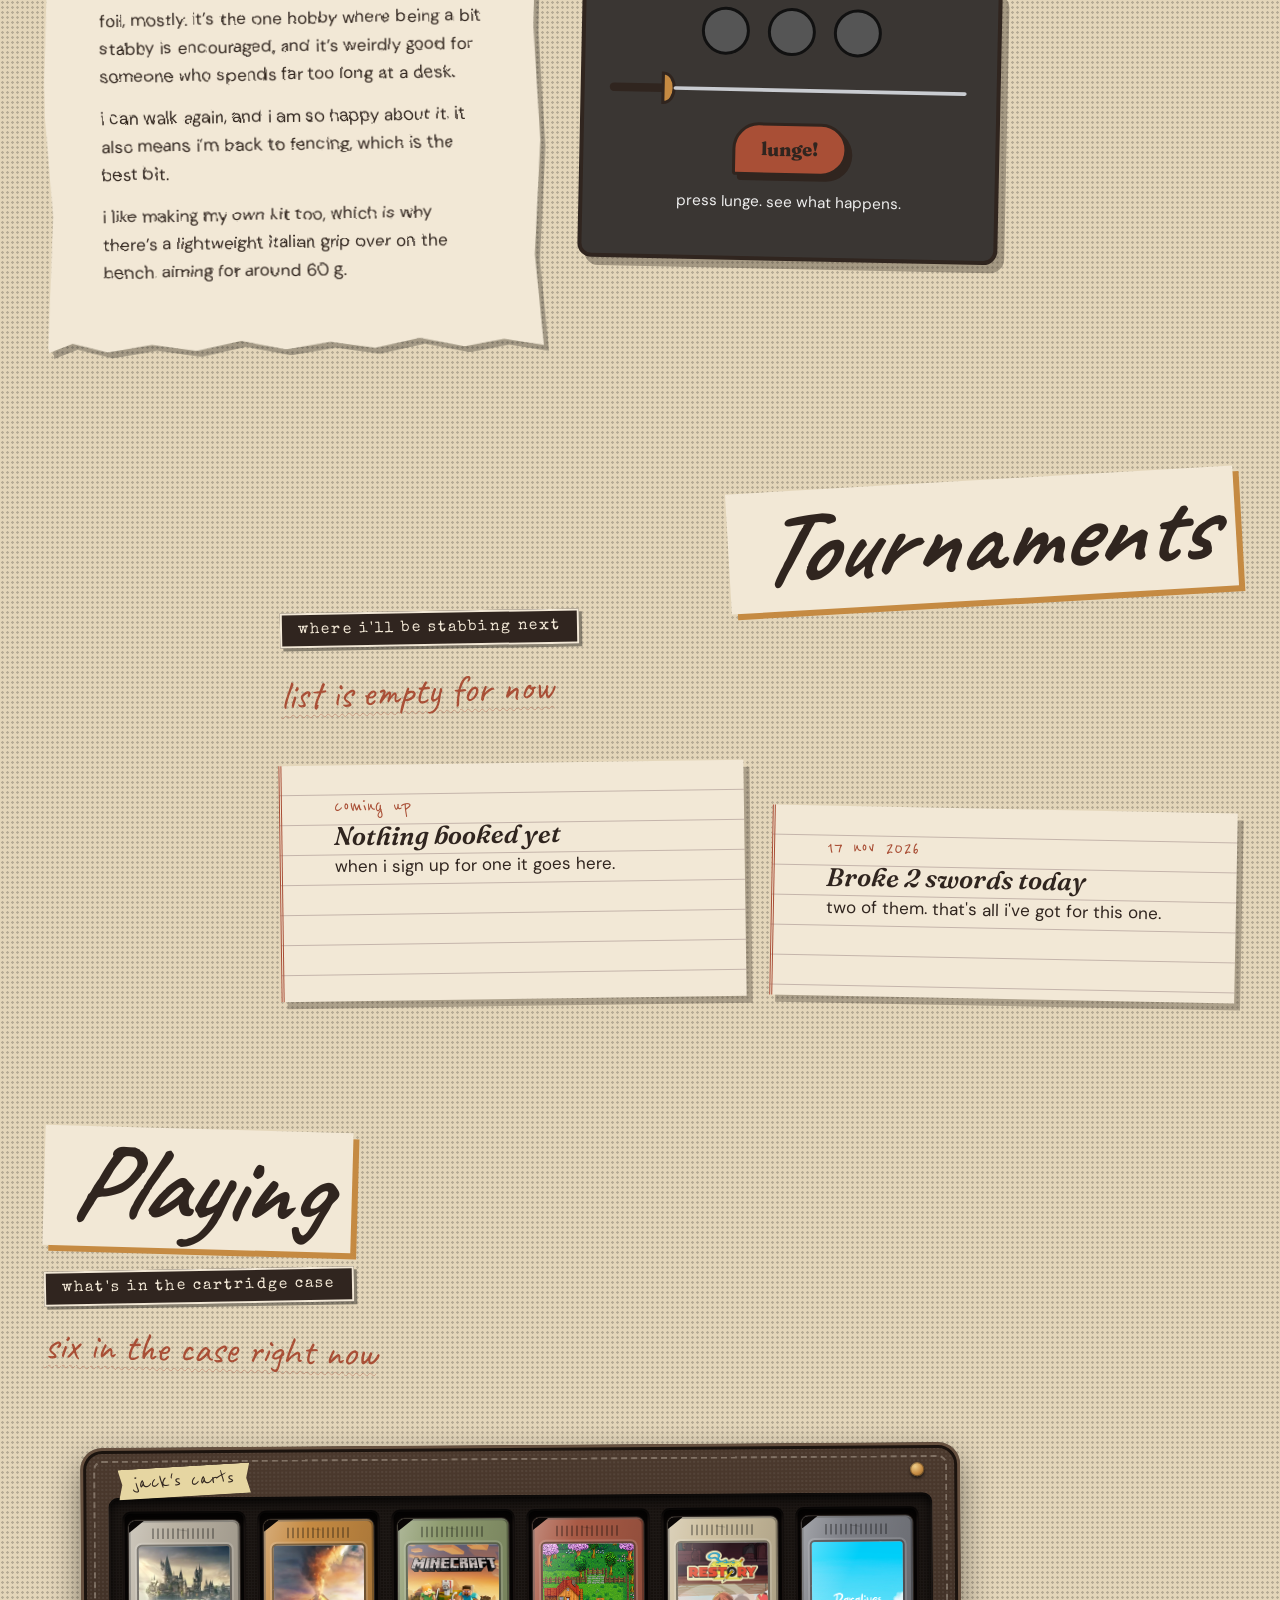
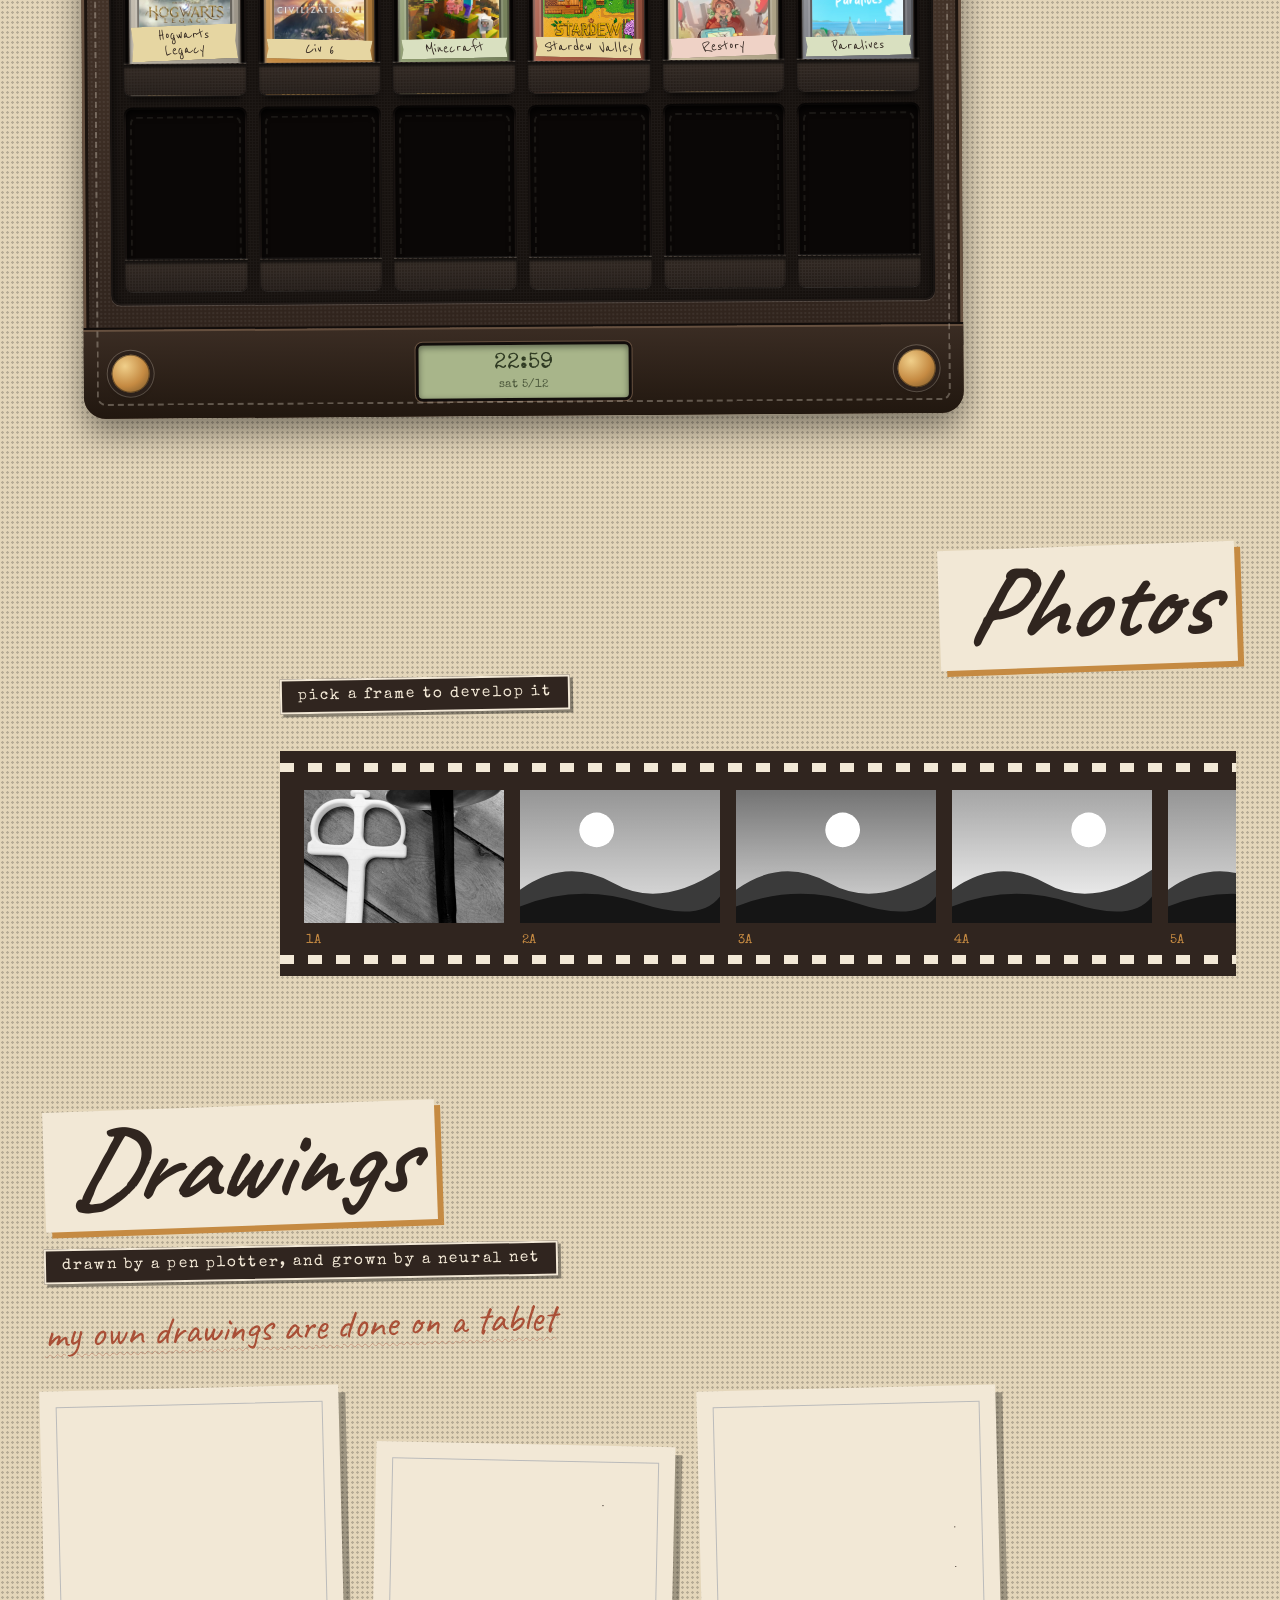
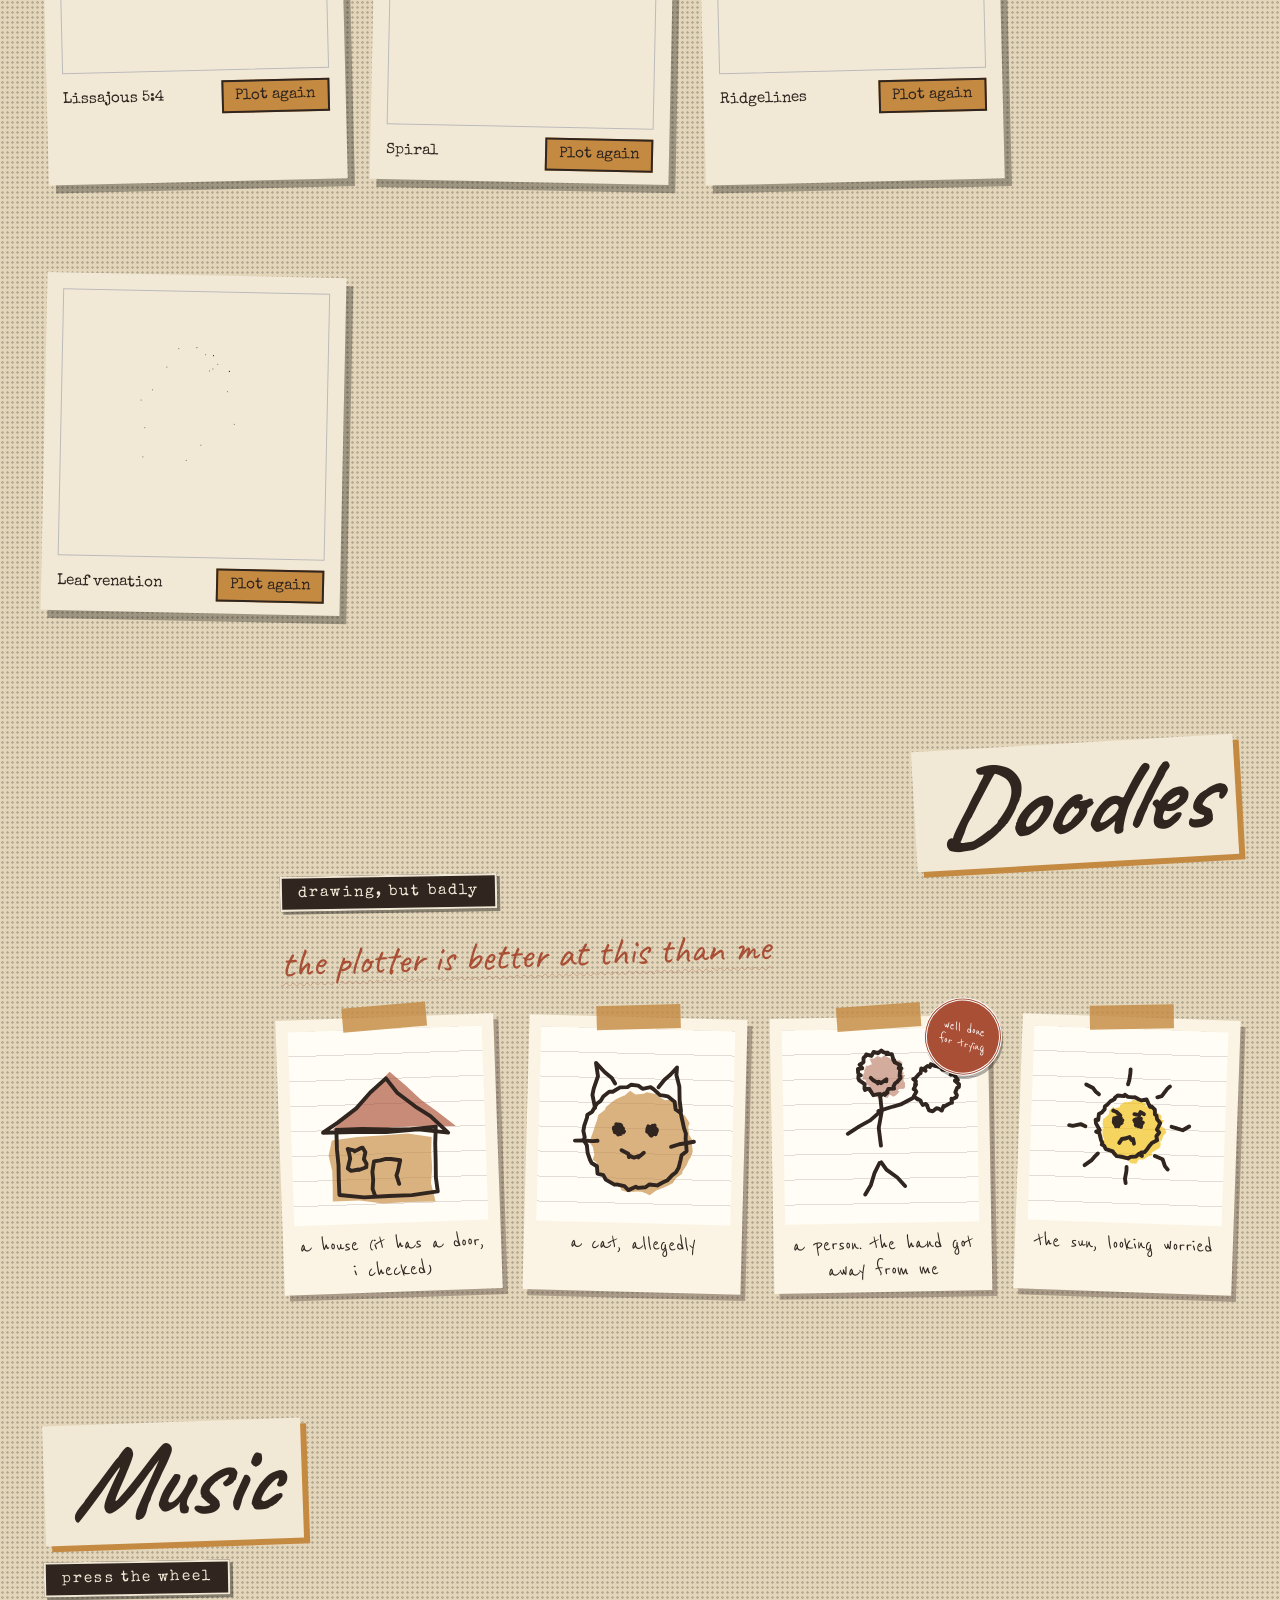
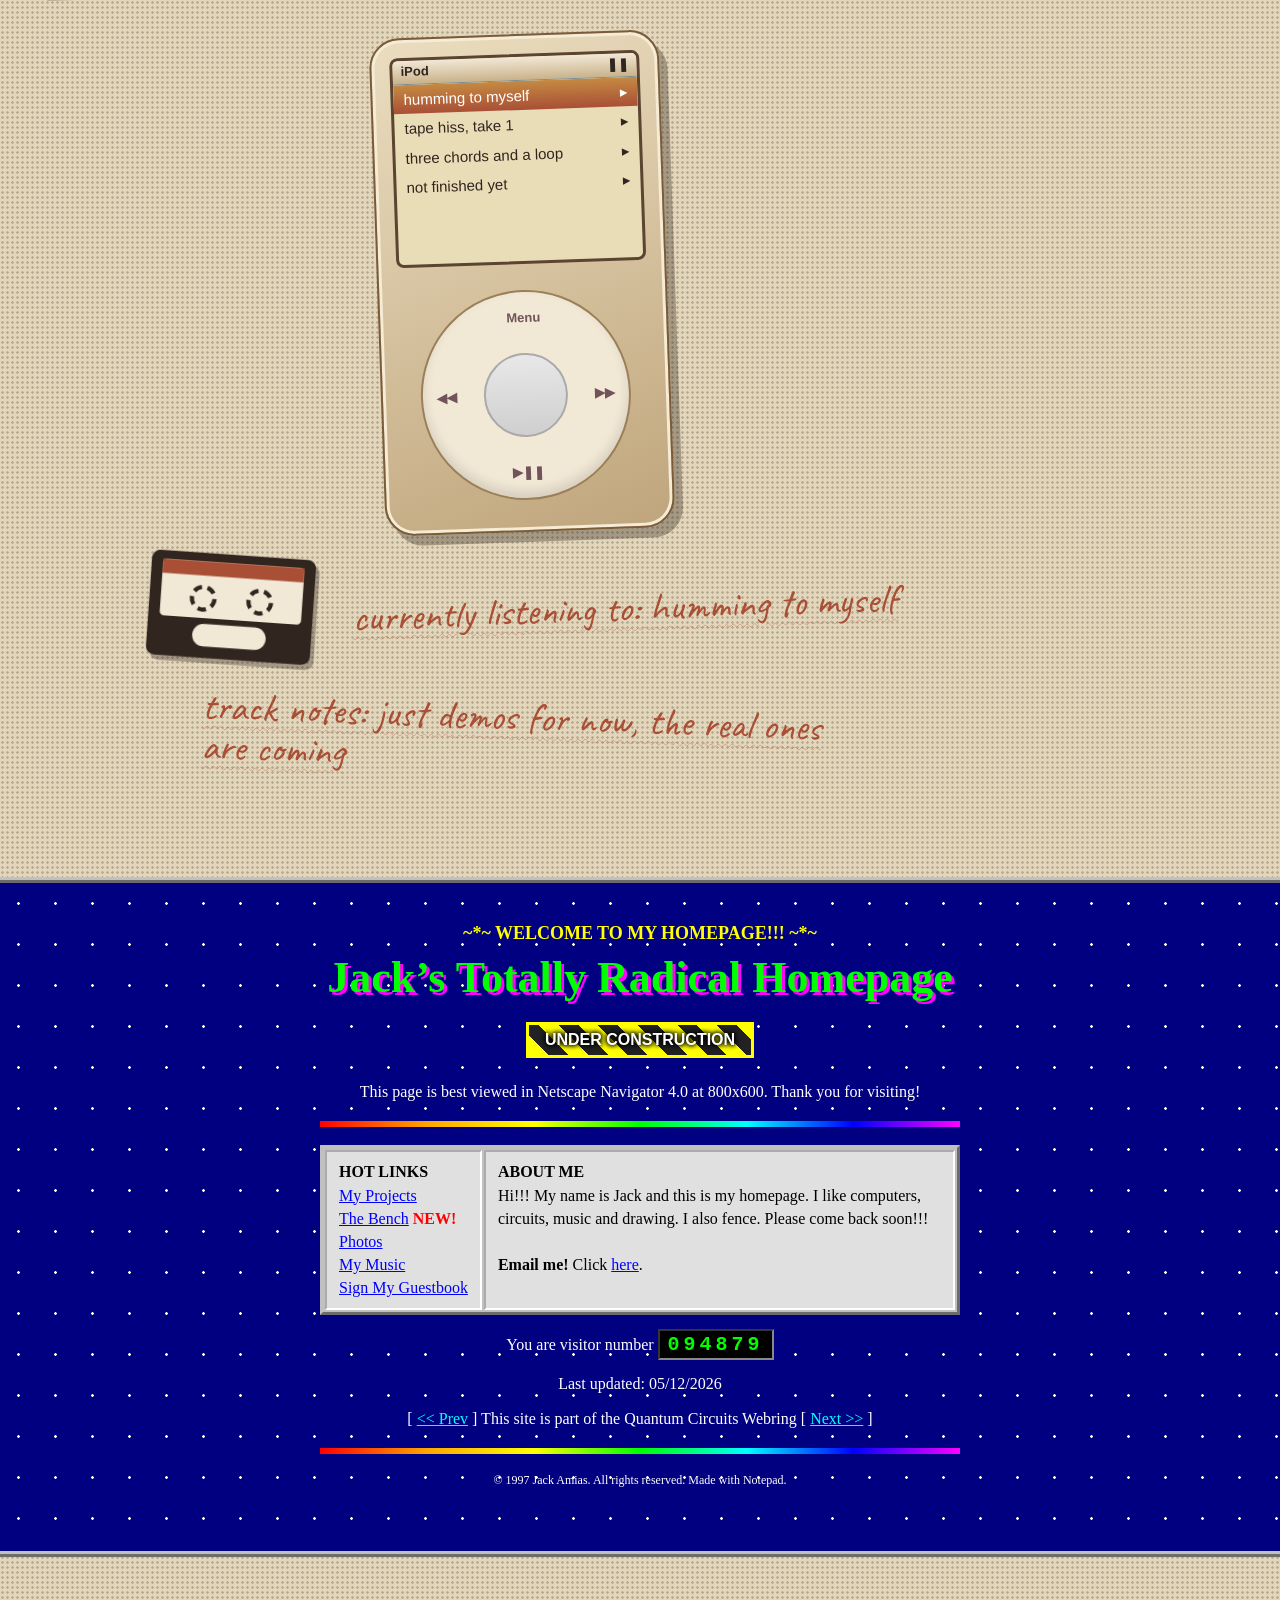
==== commit a3540d86: "Add files via upload" ====
--- a/index.html
+++ b/index.html
@@ -3,7 +3,7 @@
   <head> <meta charset="utf-8"> <link rel="icon" type="image/svg+xml" href="favicon.svg">
   <meta name="viewport" content="width=device-width, initial-scale=1, viewport-fit=cover"> <meta name="description" content="jack amias: circuits, neural nets, quantum stuff, songs and a lot of bad drawings"> <title>jack amias, probably soldering something</title>
 	<link rel="preconnect" href="https://fonts.googleapis.com">
-	<link rel="preconnect" href="https://fonts.gstatic.com" crossorigin> <link href="https://fonts.googleapis.com/css2?family=Fraunces:ital,opsz,wght@0,9..144,800;1,9..144,600&family=Instrument+Serif:ital@0;1&family=Caveat:wght@700&family=Special+Elite&family=Reenie+Beanie&family=DM+Sans:wght@400;600&display=swap" rel="stylesheet"> <link rel="stylesheet" href="css/style.css"> </head> <body> <button id='lamp' type='button' aria-label='Toggle the desk lamp (dark mode)' aria-pressed='false'><svg viewBox='0 0 60 70' aria-hidden='true'><rect x='10' y='62' width='26' height='5' rx='2' fill='#30251F'/><path d='M23 62L30 34L42 16' fill='none' stroke='#30251F' stroke-width='3' stroke-linecap='round'/><path d='M30 12L52 8L56 24L36 30Z' fill='#A94F36' stroke='#30251F' stroke-width='2.5' stroke-linejoin='round'/><circle class='bulb' cx='47' cy='27' r='5' stroke='#30251F' stroke-width='1.5'/><path class='brow l' d='M37.5 14.6L44 13.3' fill='none' stroke='#30251F' stroke-width='1.5' stroke-linecap='round'/><path class='brow r' d='M46 12.4L51.8 11.4' fill='none' stroke='#30251F' stroke-width='1.5' stroke-linecap='round'/><g class='eyes'><clipPath id='lampEyeL'><circle cx='41' cy='19' r='3.4'/></clipPath><clipPath id='lampEyeR'><circle cx='49' cy='17.5' r='3.4'/></clipPath><circle cx='41' cy='19' r='3.4' fill='#F2E8D6'/><circle cx='49' cy='17.5' r='3.4' fill='#F2E8D6'/><circle class='pupil' cx='41' cy='19' r='1.6' fill='#30251F'/><circle class='pupil' cx='49' cy='17.5' r='1.6' fill='#30251F'/><g clip-path='url(#lampEyeL)'><rect class='lid' x='37' y='15.4' width='8' height='7.2' fill='#A94F36'/></g><g clip-path='url(#lampEyeR)'><rect class='lid' x='45' y='13.9' width='8' height='7.2' fill='#A94F36'/></g><circle cx='41' cy='19' r='3.4' fill='none' stroke='#30251F' stroke-width='.7'/><circle cx='49' cy='17.5' r='3.4' fill='none' stroke='#30251F' stroke-width='.7'/></g><ellipse class='blush' cx='38' cy='24.2' rx='2.4' ry='1.4' fill='#F2A59A'/><ellipse class='blush' cx='52.6' cy='22' rx='1.9' ry='1.3' fill='#F2A59A'/></svg><span class='zzz' aria-hidden='true'>z z</span></button><div id='glow' aria-hidden='true'></div><div id='tint' aria-hidden='true'></div><svg id='vine' aria-hidden='true'></svg>
+	<link rel="preconnect" href="https://fonts.gstatic.com" crossorigin> <link href="https://fonts.googleapis.com/css2?family=Fraunces:ital,opsz,wght@0,9..144,800;1,9..144,600&family=Instrument+Serif:ital@0;1&family=Caveat:wght@700&family=Special+Elite&family=Reenie+Beanie&family=DM+Sans:wght@400;600&display=swap" rel="stylesheet"> <link rel="stylesheet" href="css/style.css"> </head> <body> <button id='lamp' type='button' aria-label='Toggle the desk lamp (dark mode)' aria-pressed='false'><svg viewBox='0 0 60 70' aria-hidden='true'><rect x='10' y='62' width='26' height='5' rx='2' fill='#30251F'/><path d='M23 62L30 34L42 16' fill='none' stroke='#30251F' stroke-width='3' stroke-linecap='round'/><path d='M30 12L52 8L56 24L36 30Z' fill='#A94F36' stroke='#30251F' stroke-width='2.5' stroke-linejoin='round'/><circle class='bulb' cx='47' cy='27' r='5' stroke='#30251F' stroke-width='1.5'/><path class='brow l' d='M37.5 14.6L44 13.3' fill='none' stroke='#30251F' stroke-width='1.5' stroke-linecap='round'/><path class='brow r' d='M46 12.4L51.8 11.4' fill='none' stroke='#30251F' stroke-width='1.5' stroke-linecap='round'/><g class='eyes'><clipPath id='lampEyeL'><circle cx='41' cy='19' r='3.4'/></clipPath><clipPath id='lampEyeR'><circle cx='49' cy='17.5' r='3.4'/></clipPath><circle cx='41' cy='19' r='3.4' fill='#F2E8D6'/><circle cx='49' cy='17.5' r='3.4' fill='#F2E8D6'/><circle class='pupil' cx='41' cy='19' r='1.6' fill='#30251F'/><circle class='pupil' cx='49' cy='17.5' r='1.6' fill='#30251F'/><g clip-path='url(#lampEyeL)'><rect class='lid' x='37' y='15.4' width='8' height='7.2' fill='#A94F36'/></g><g clip-path='url(#lampEyeR)'><rect class='lid' x='45' y='13.9' width='8' height='7.2' fill='#A94F36'/></g><circle cx='41' cy='19' r='3.4' fill='none' stroke='#30251F' stroke-width='.7'/><circle cx='49' cy='17.5' r='3.4' fill='none' stroke='#30251F' stroke-width='.7'/></g><ellipse class='blush' cx='38' cy='24.2' rx='2.4' ry='1.4' fill='#F2A59A'/><ellipse class='blush' cx='52.6' cy='22' rx='1.9' ry='1.3' fill='#F2A59A'/><g class='sweat'><path class='sd' d='M28.5 10.5C31 14.2 32 16 28.5 18.4C25 16 26 14.2 28.5 10.5Z'/><path class='sd b' d='M39 3C41.5 6.7 42.5 8.5 39 10.9C35.5 8.5 36.5 6.7 39 3Z'/><path class='sd c' d='M56.5 10C59 13.7 60 15.5 56.5 17.9C53 15.5 54 13.7 56.5 10Z'/></g></svg><span class='zzz' aria-hidden='true'>z z</span></button><div id='glow' aria-hidden='true'></div><div id='tint' aria-hidden='true'></div><svg id='vine' aria-hidden='true'></svg>
 <div class="chk"></div>
  <svg width="0" height="0" style="position:absolute" aria-hidden="true"><filter id="rough"><feTurbulence baseFrequency=".035" numOctaves="3" result="t"/><feDisplacementMap in="SourceGraphic" in2="t" scale="2.5"/></filter></svg>
 <header style="position:relative;z-index:0"><div class="fall" id="fall" aria-hidden="true"></div>
--- a/css/style.css
+++ b/css/style.css
@@ -1043,9 +1043,16 @@
 #lamp .brow.r{transform:translateY(var(--by,0px)) rotate(var(--br,0deg))}
 #lamp .blush{opacity:var(--blush,0);transition:opacity .3s}
 #lamp[data-mood=sleepy] .bulb{fill:#4a3d2f}
+/* sweat: shows up as it gets tired from keeping up with the scrolling (--sweat is set in extras.js, 0 to 1) */
+#lamp .sweat{opacity:var(--sweat,0);transition:opacity .4s}
+#lamp .sd{fill:#7CC4EC;stroke:#30251F;stroke-width:.9;stroke-linejoin:round;transform-box:fill-box;transform-origin:50% 0;animation:sweatdrop 1.3s ease-in infinite}
+#lamp .sd.b{animation-delay:.45s}
+#lamp .sd.c{animation-delay:.9s}
+[data-lit] #lamp[data-mood=tired] .bulb{fill:#C9A45E}
+@keyframes sweatdrop{0%{transform:translateY(-3px) scale(.4);opacity:0}25%{opacity:1;transform:translateY(0) scale(1)}100%{transform:translateY(13px) scale(.9);opacity:0}}
 #lamp .zzz{display:none;position:absolute;top:-8px;right:-4px;font:400 .95rem/1 "Special Elite",monospace;color:var(--wt);pointer-events:none}
 #lamp[data-mood=sleepy] .zzz{display:block;animation:zzz 2.4s ease-in-out infinite}
 @keyframes zzz{0%{transform:translate(0,6px);opacity:0}30%{opacity:1}100%{transform:translate(8px,-12px);opacity:0}}
 .bub:not([hidden]){animation:bpop .18s ease-out}
 @keyframes bpop{from{transform:scale(.85);opacity:0}to{transform:scale(1);opacity:1}}
-@media (prefers-reduced-motion:reduce){.bub:not([hidden]){animation:none}#lamp[data-mood=sleepy] .zzz{animation:none}}
+@media (prefers-reduced-motion:reduce){.bub:not([hidden]){animation:none}#lamp[data-mood=sleepy] .zzz{animation:none}#lamp .sd{animation:none}}
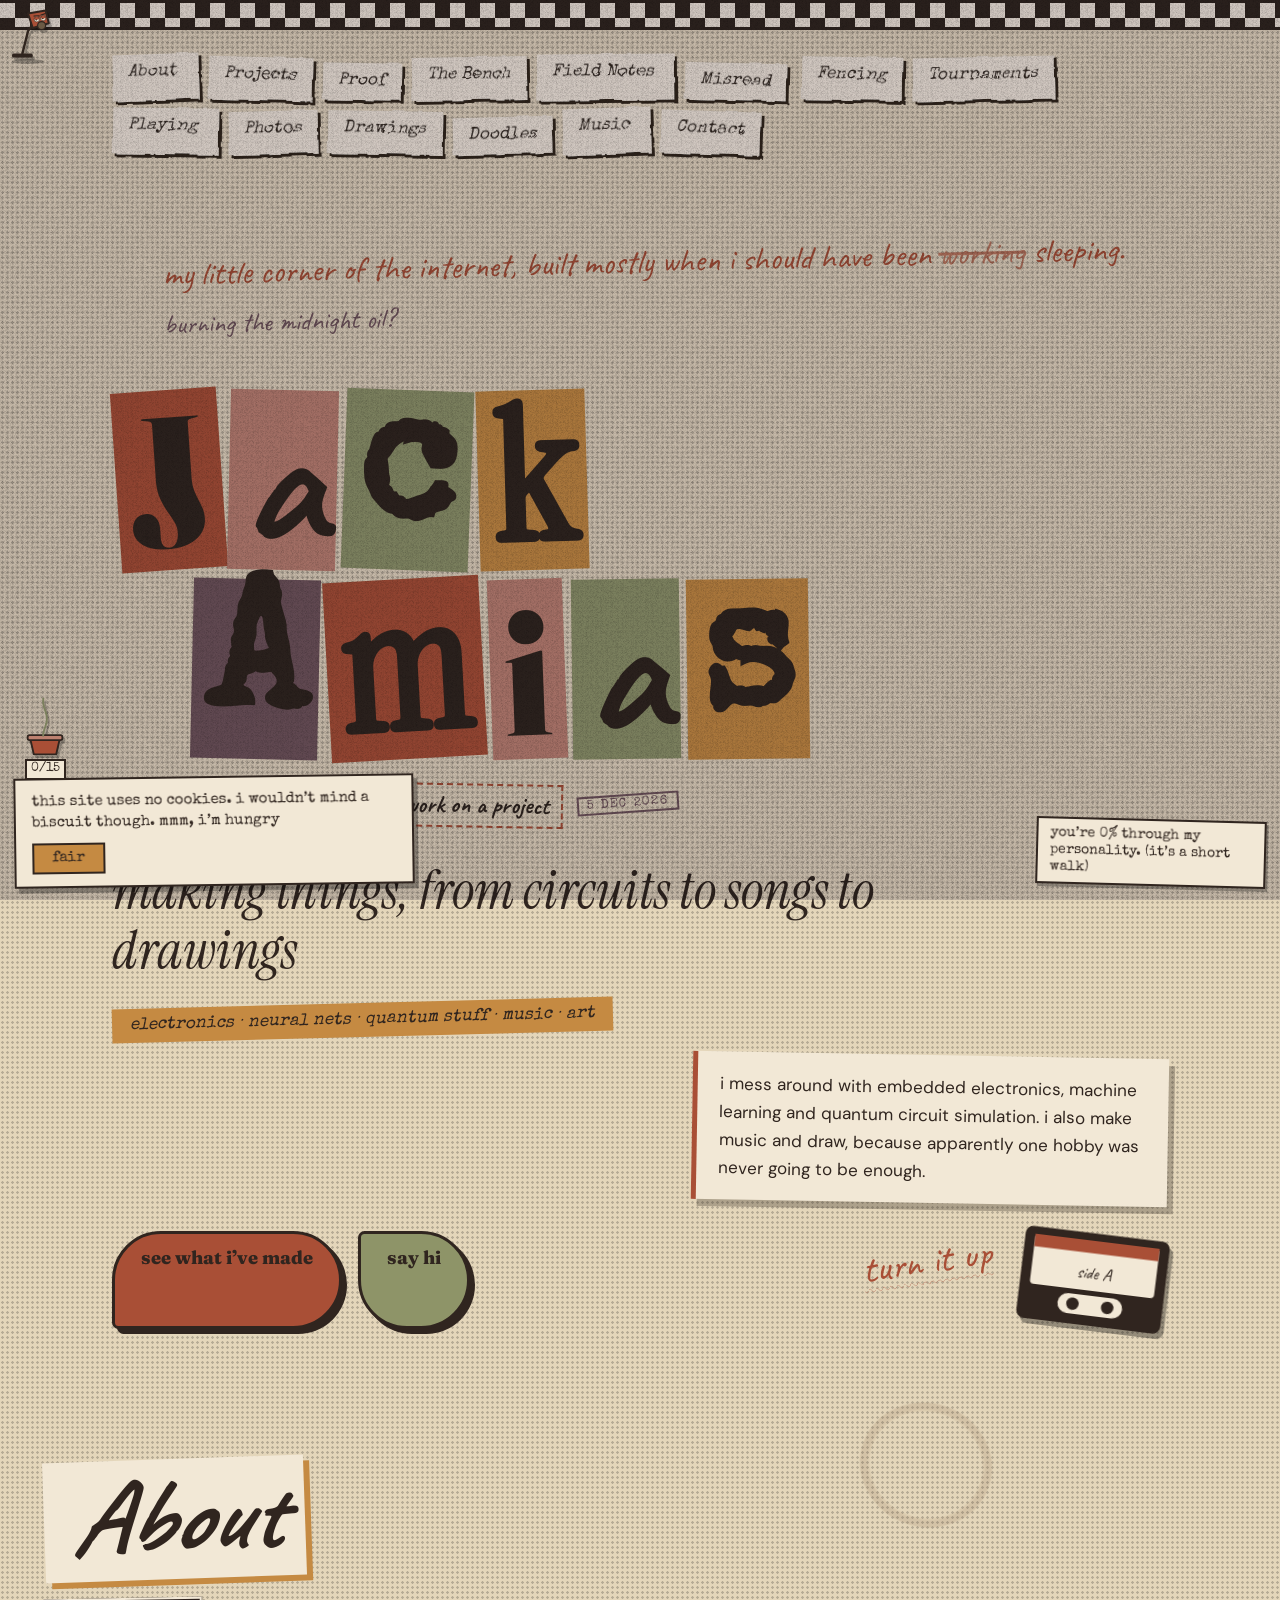
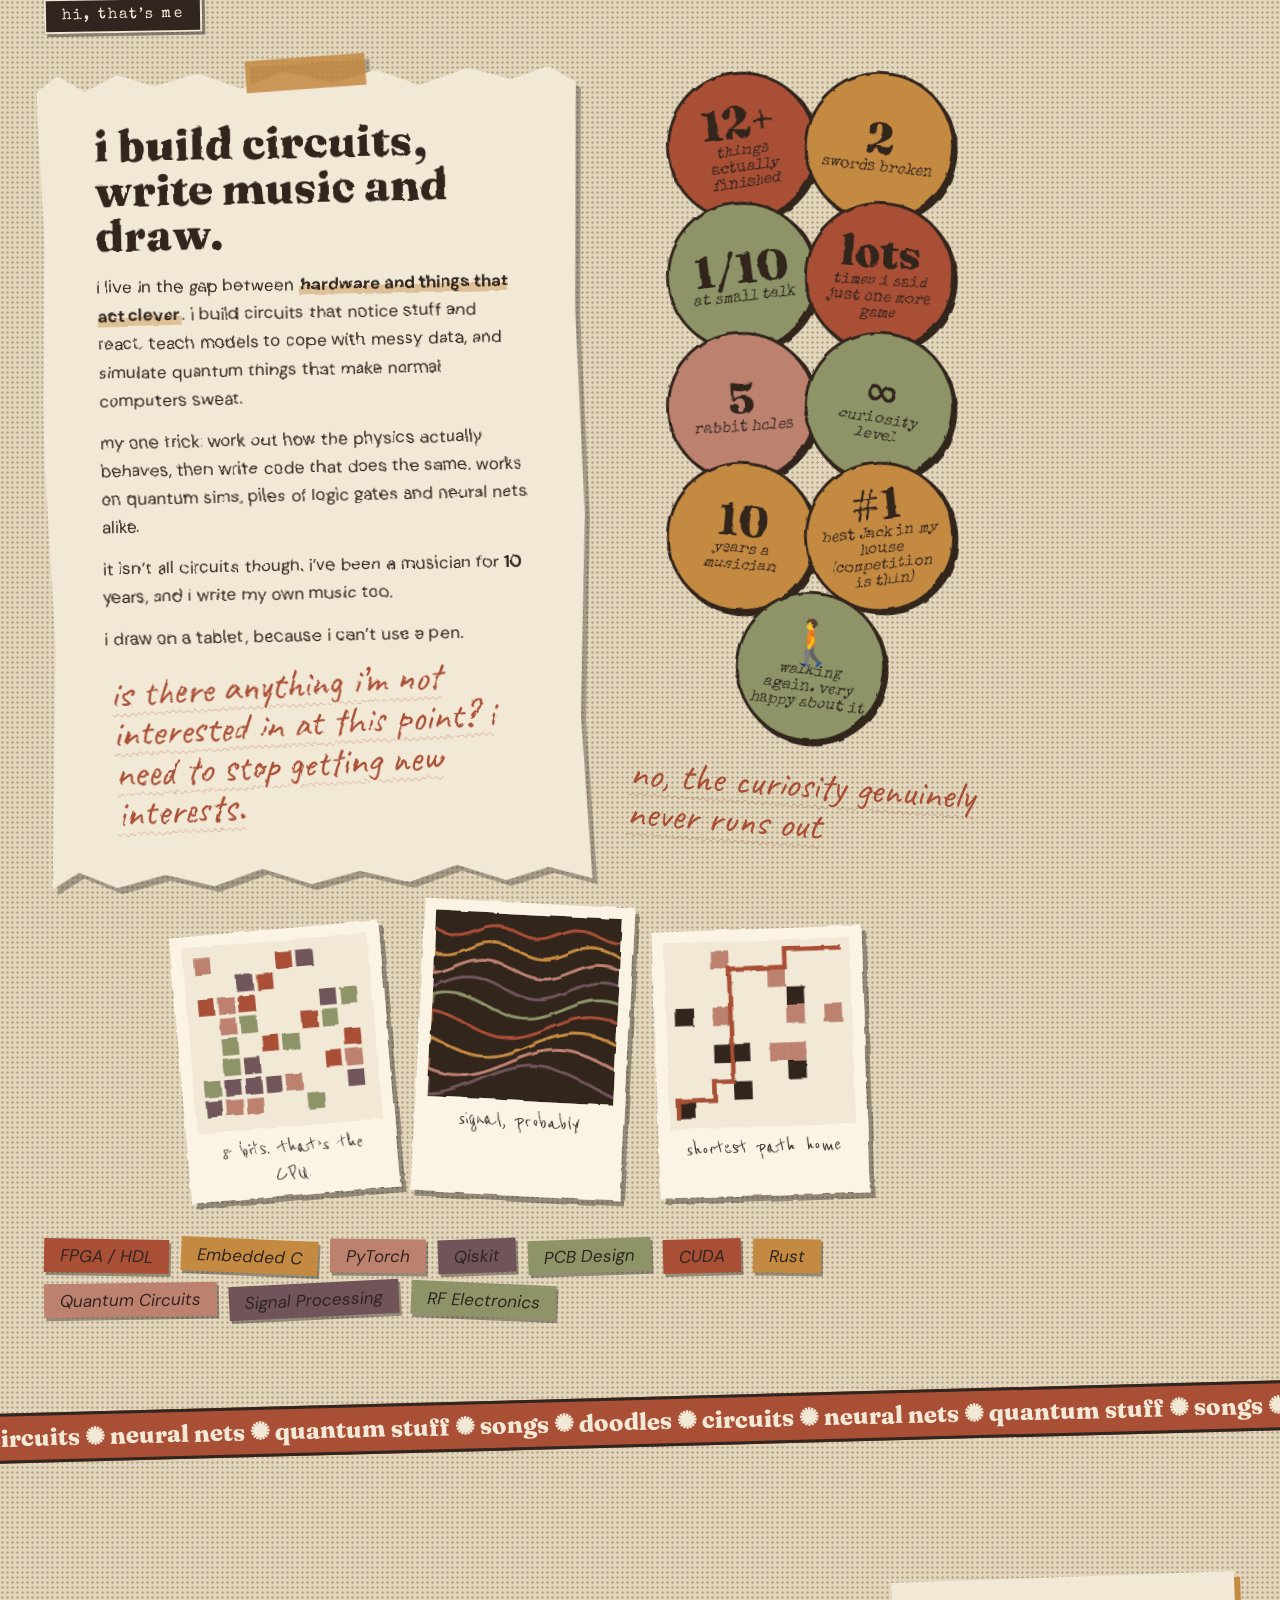
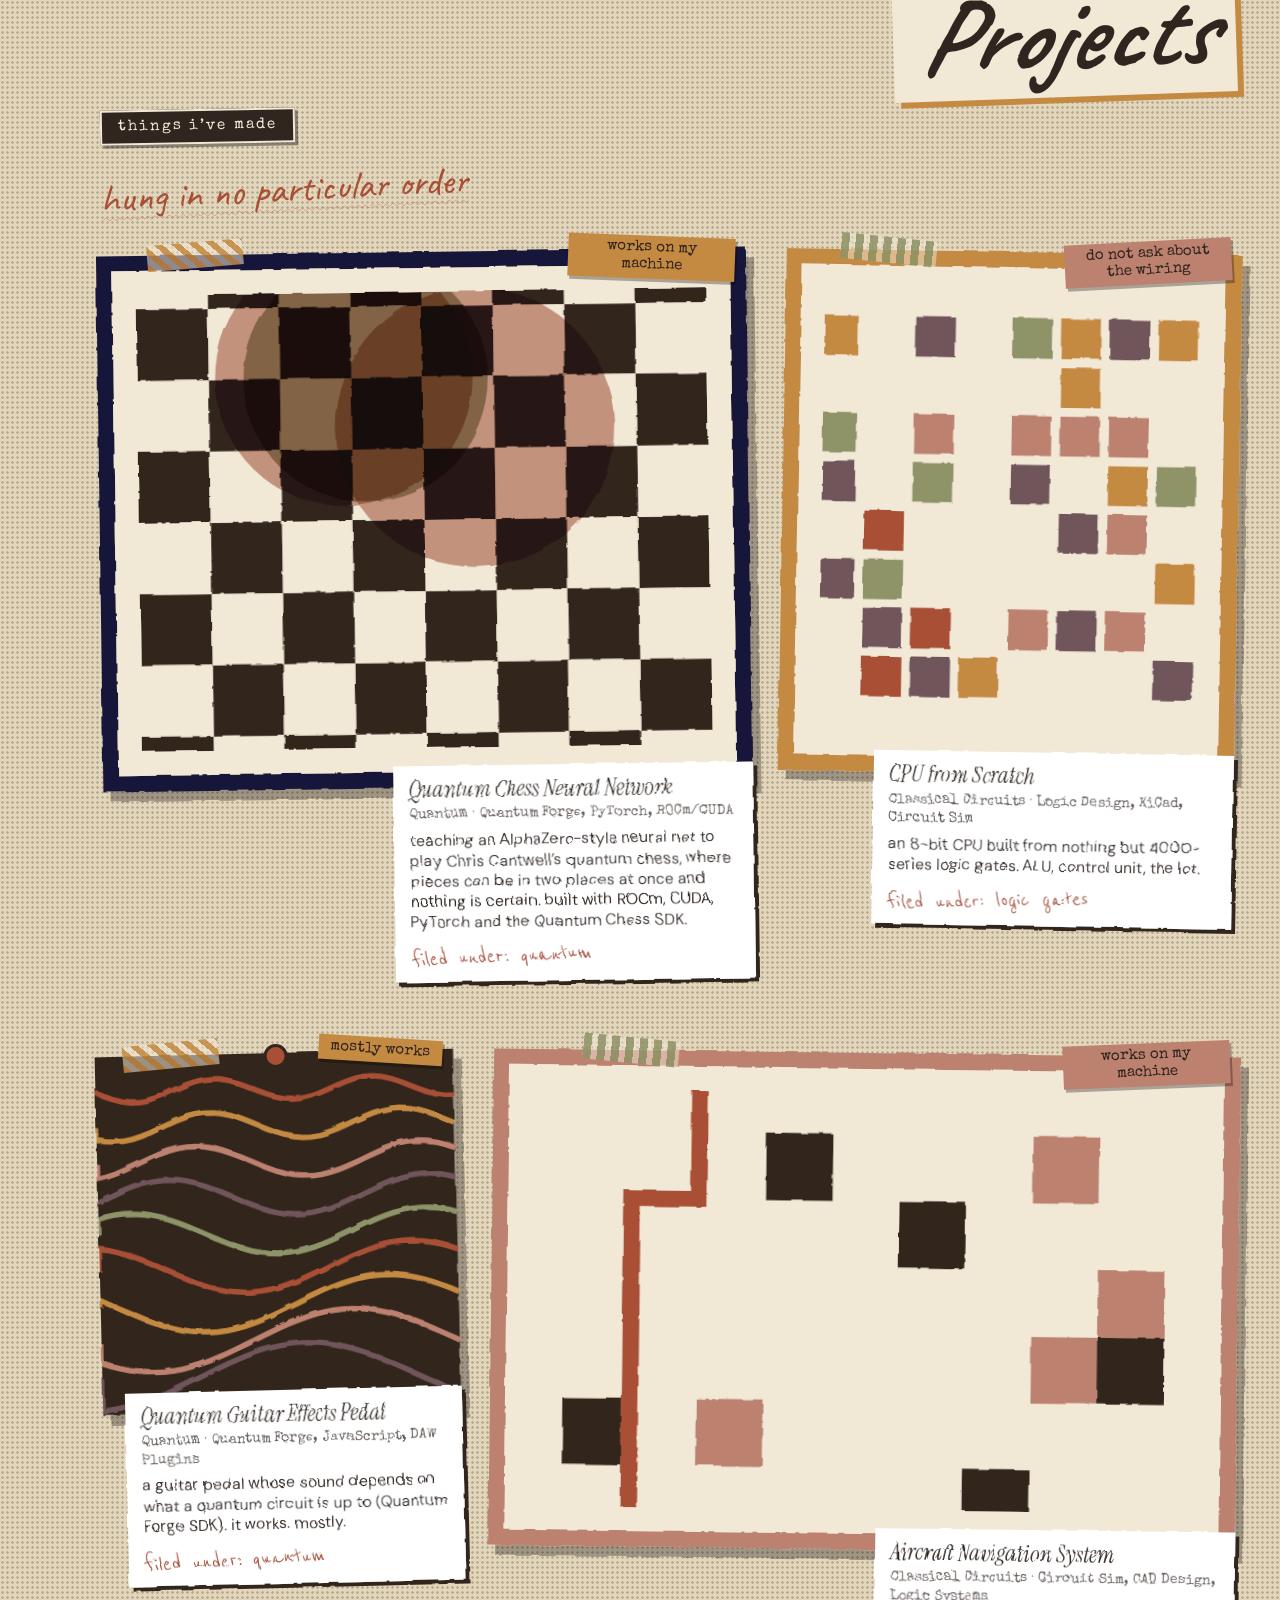
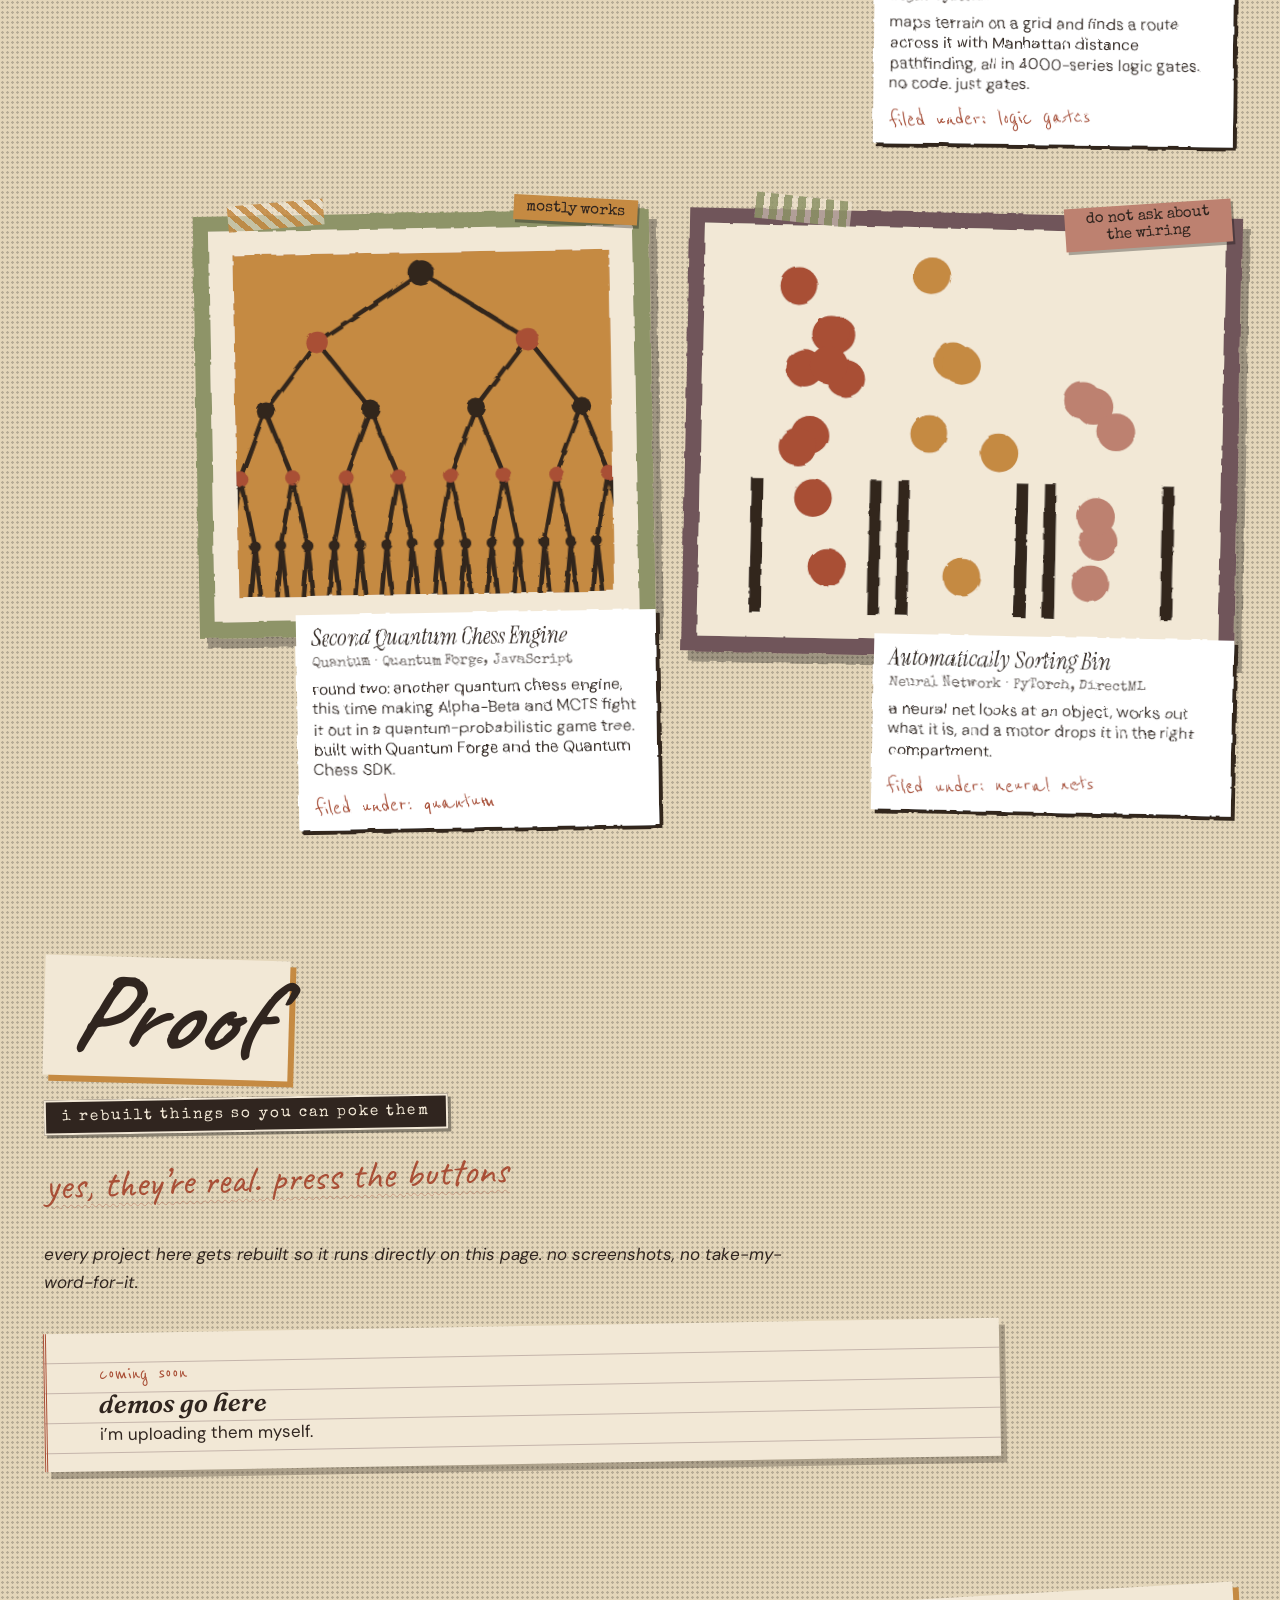
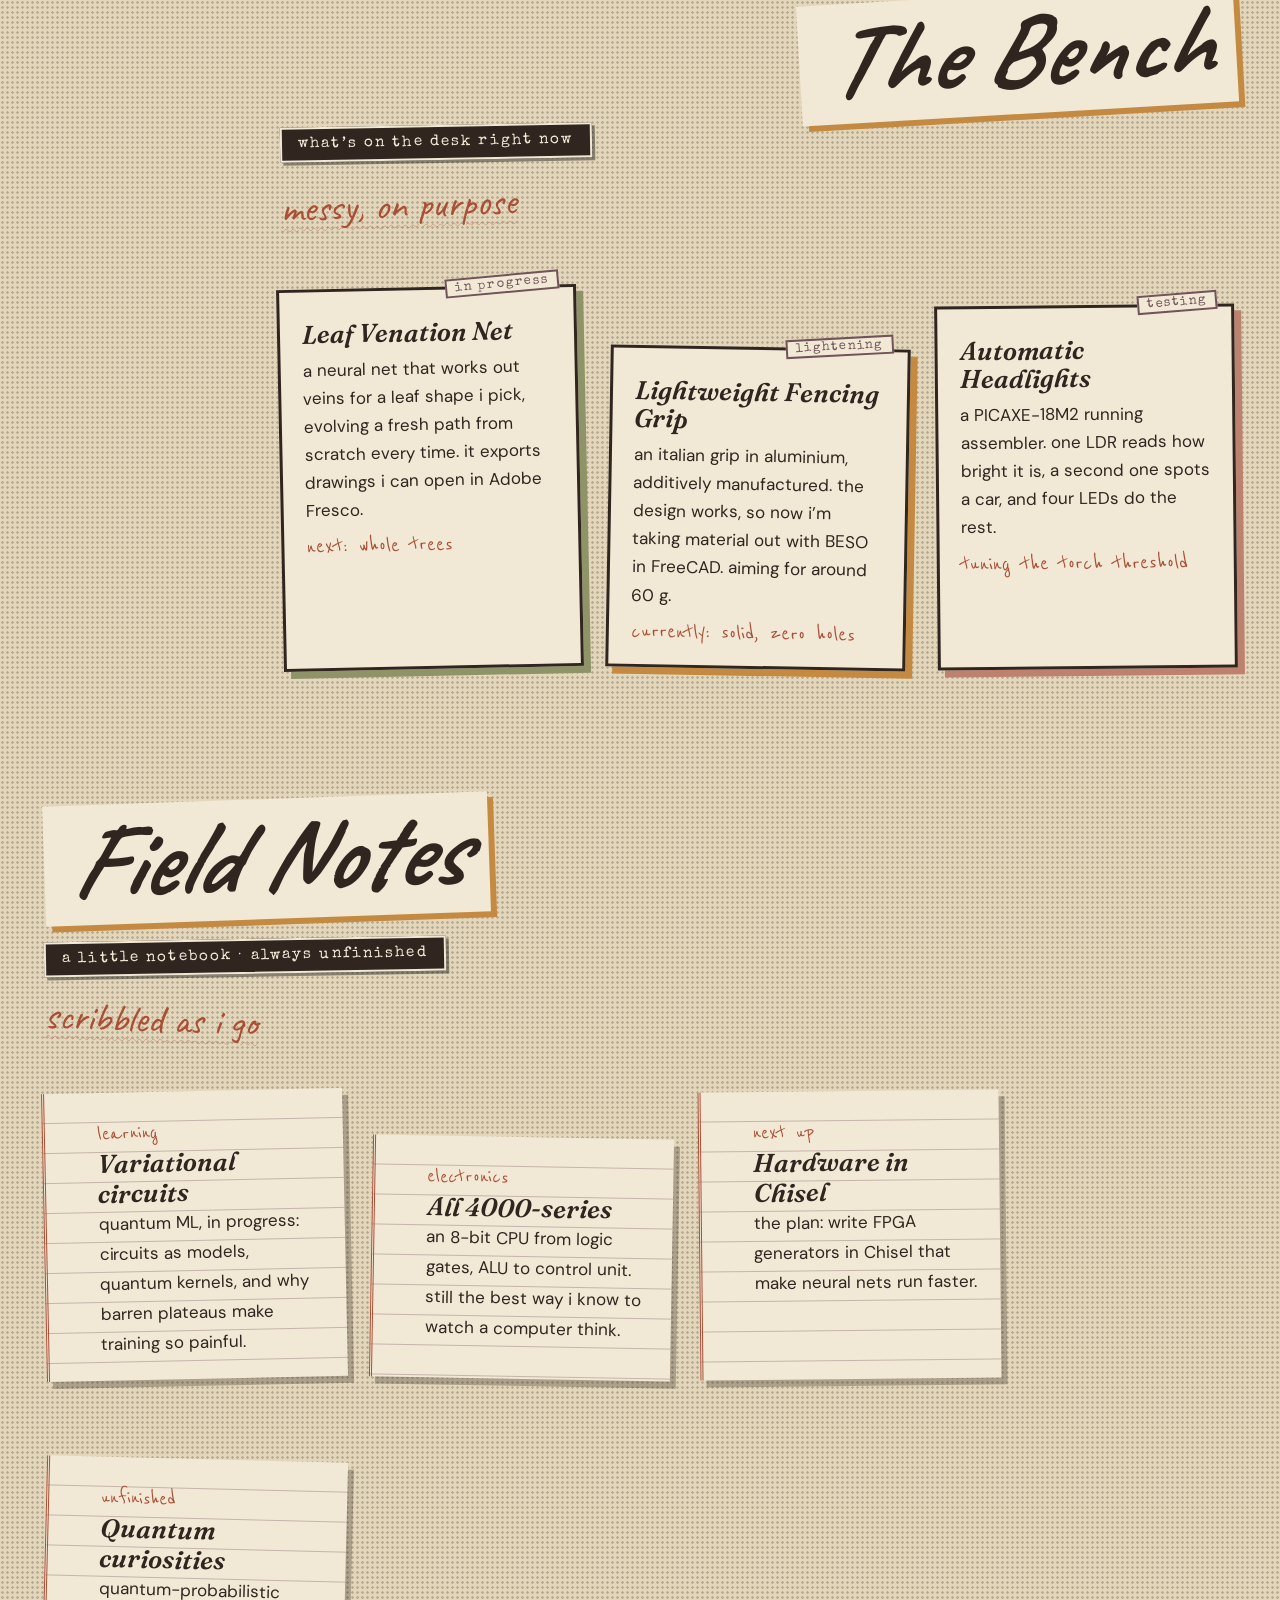
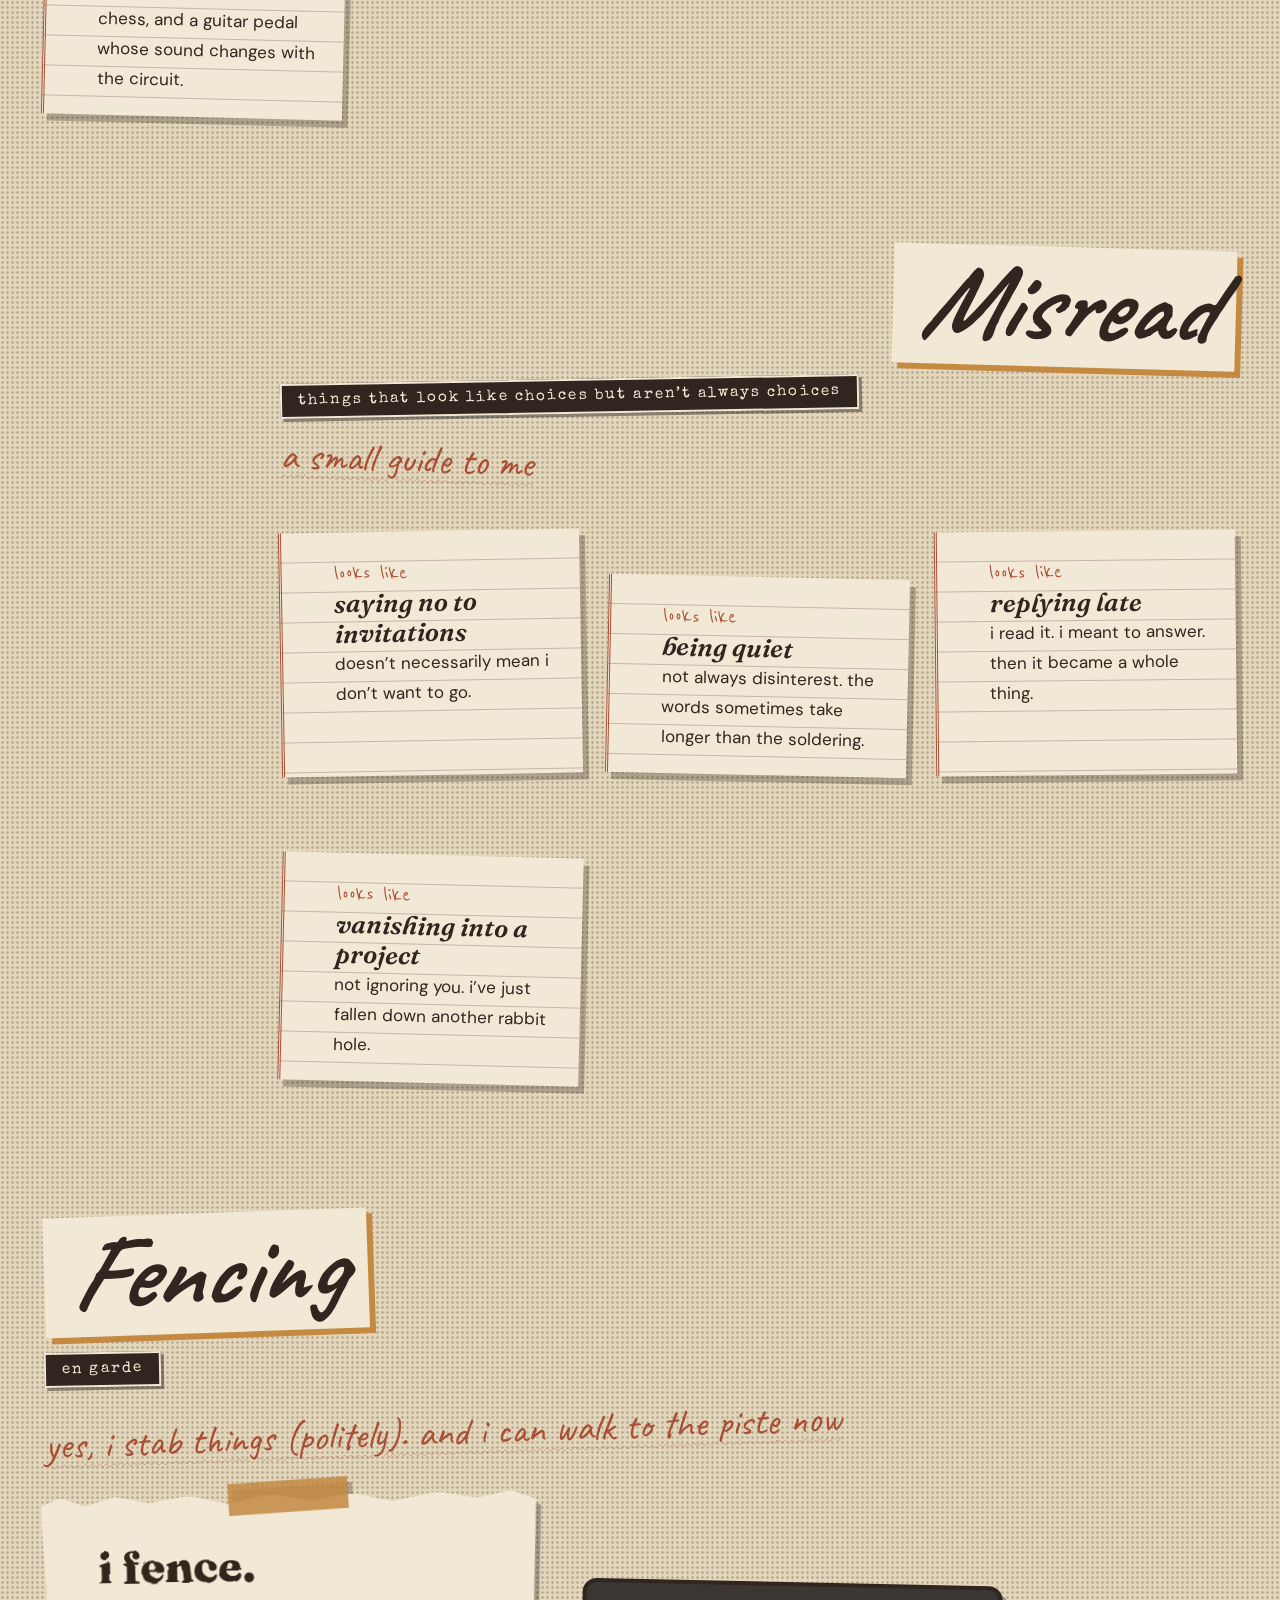
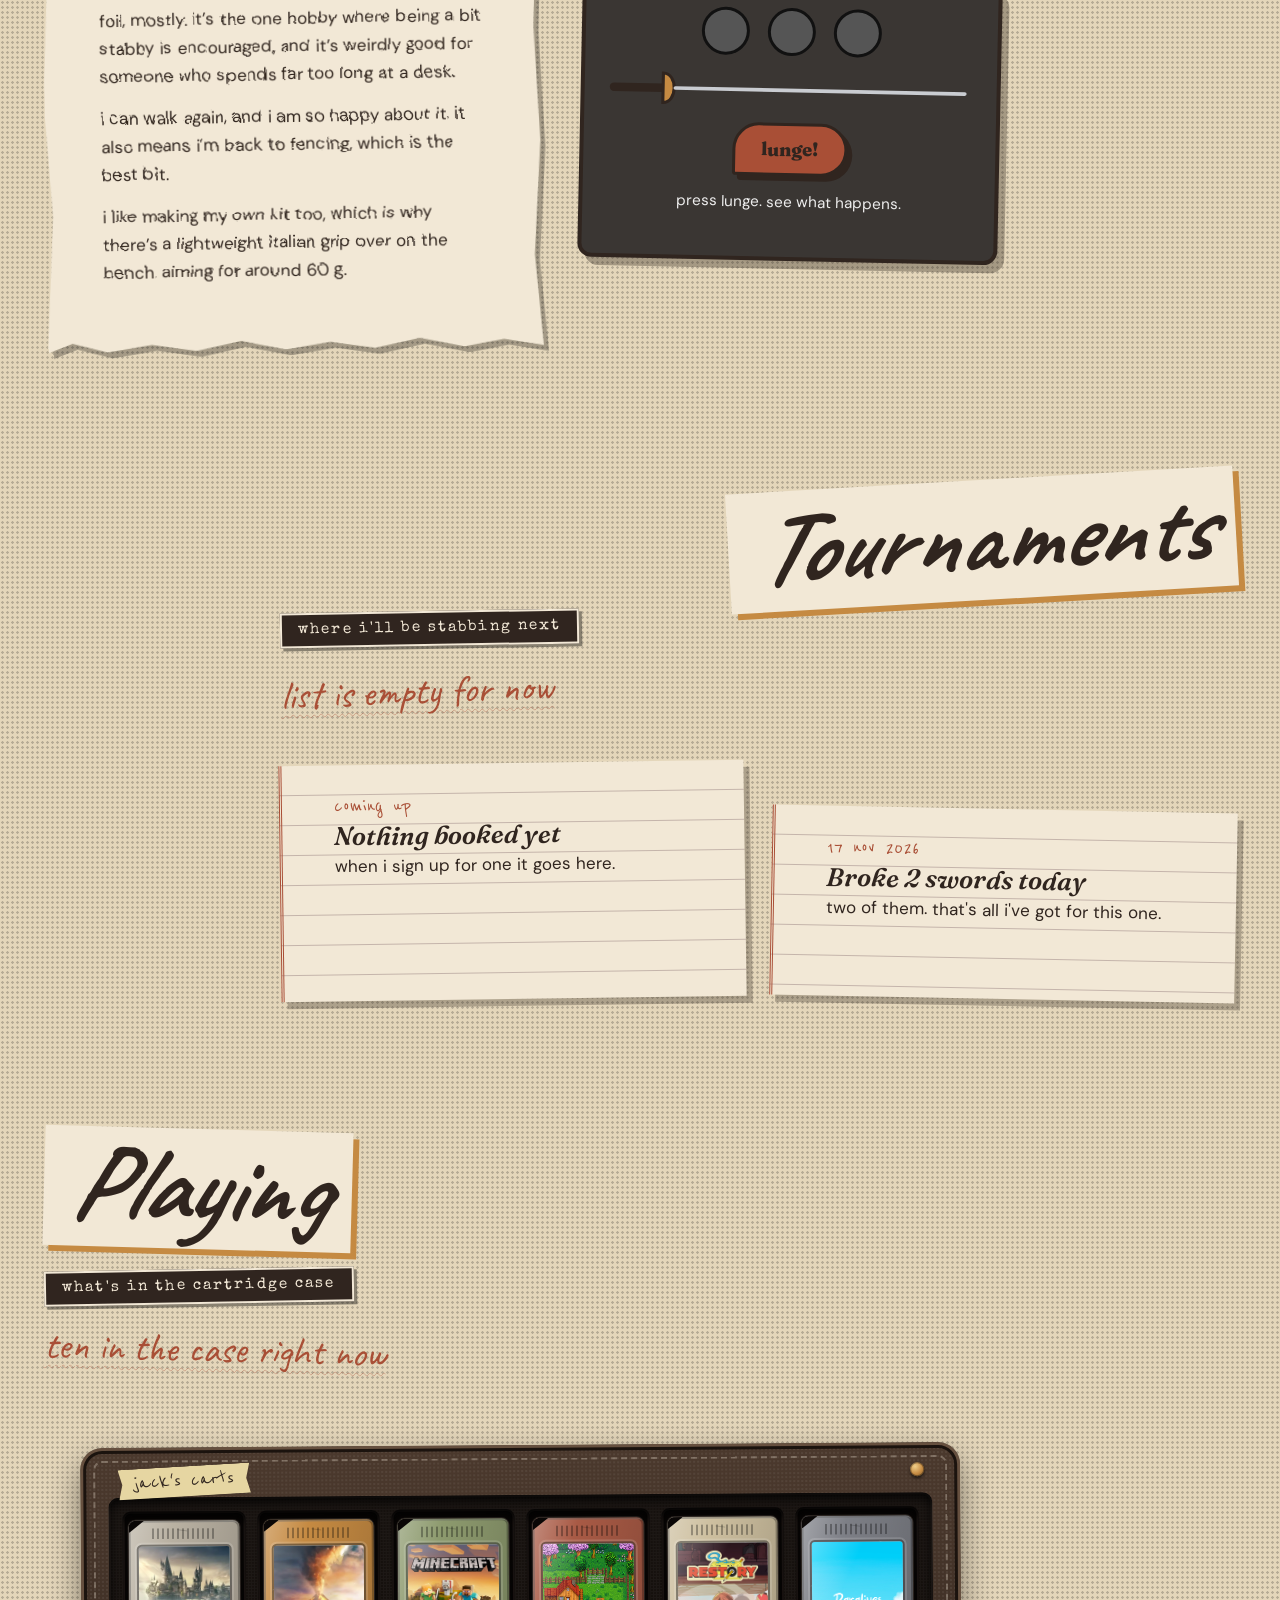
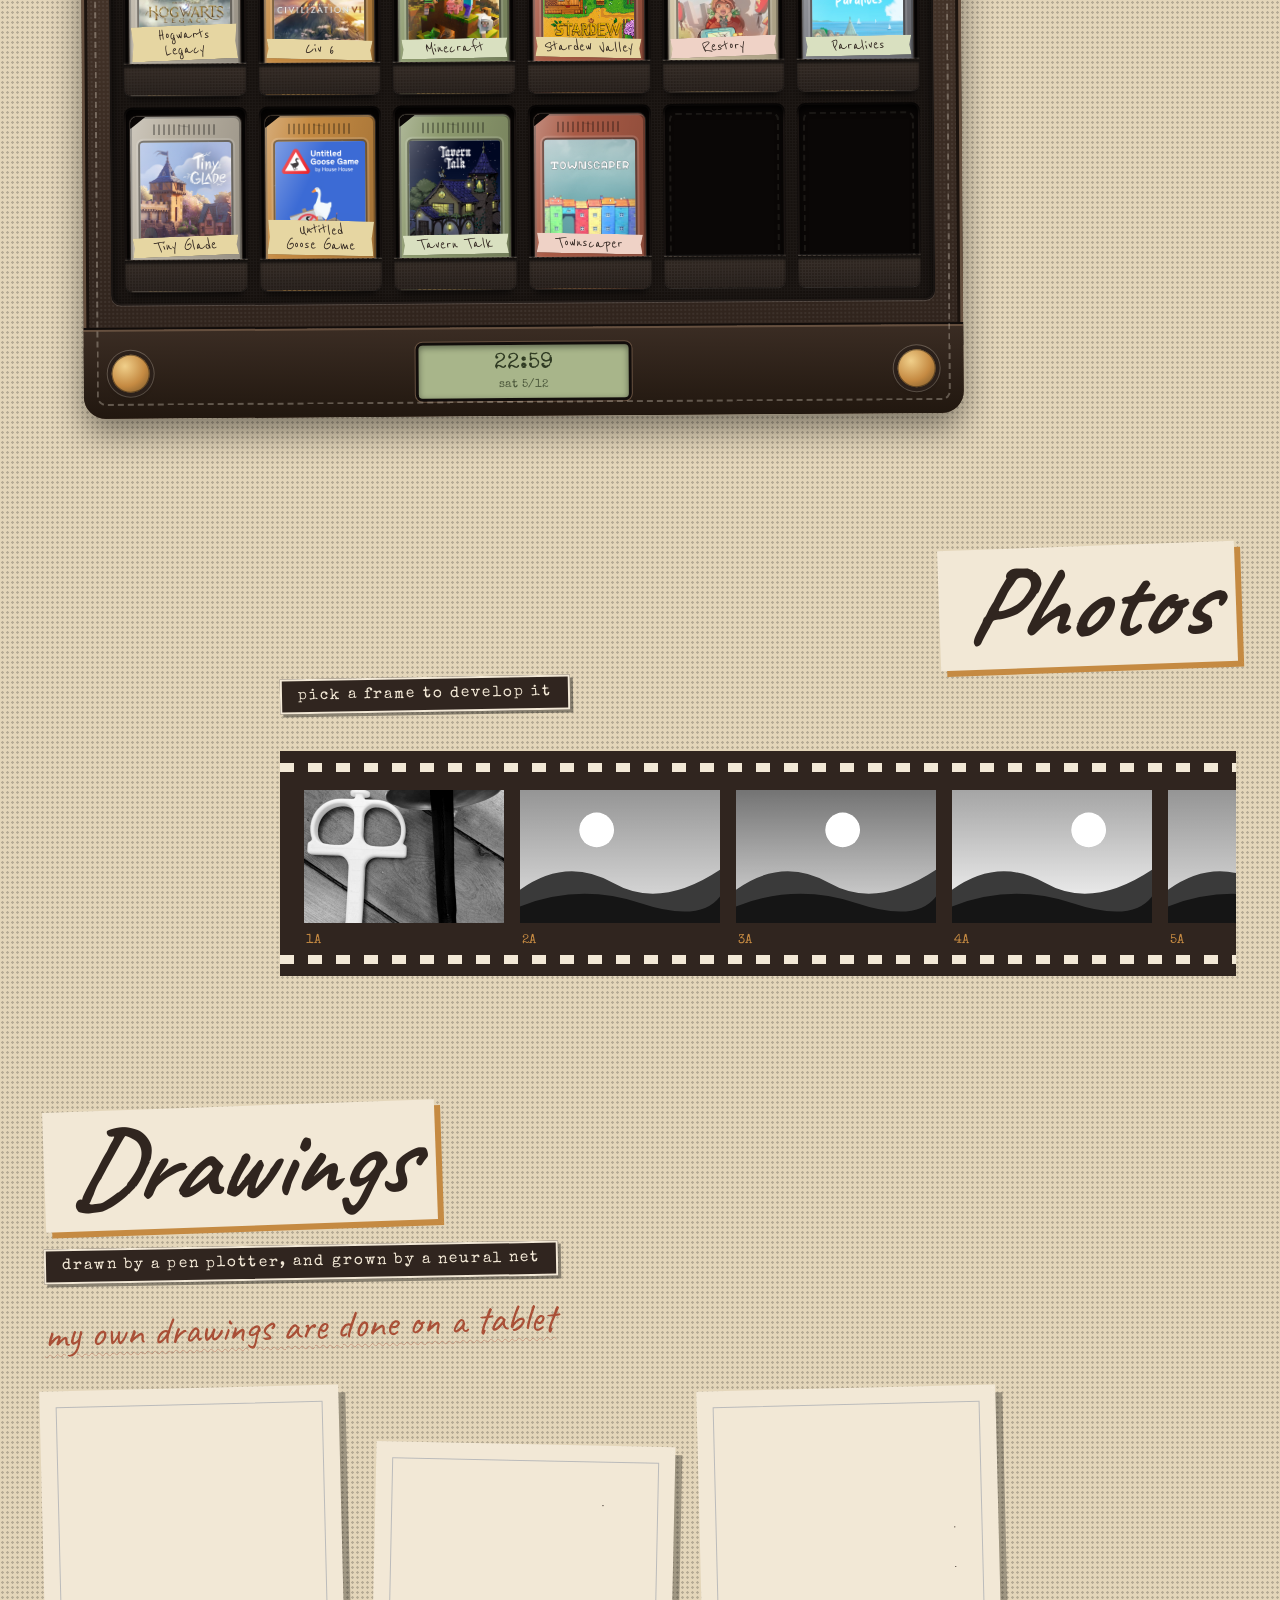
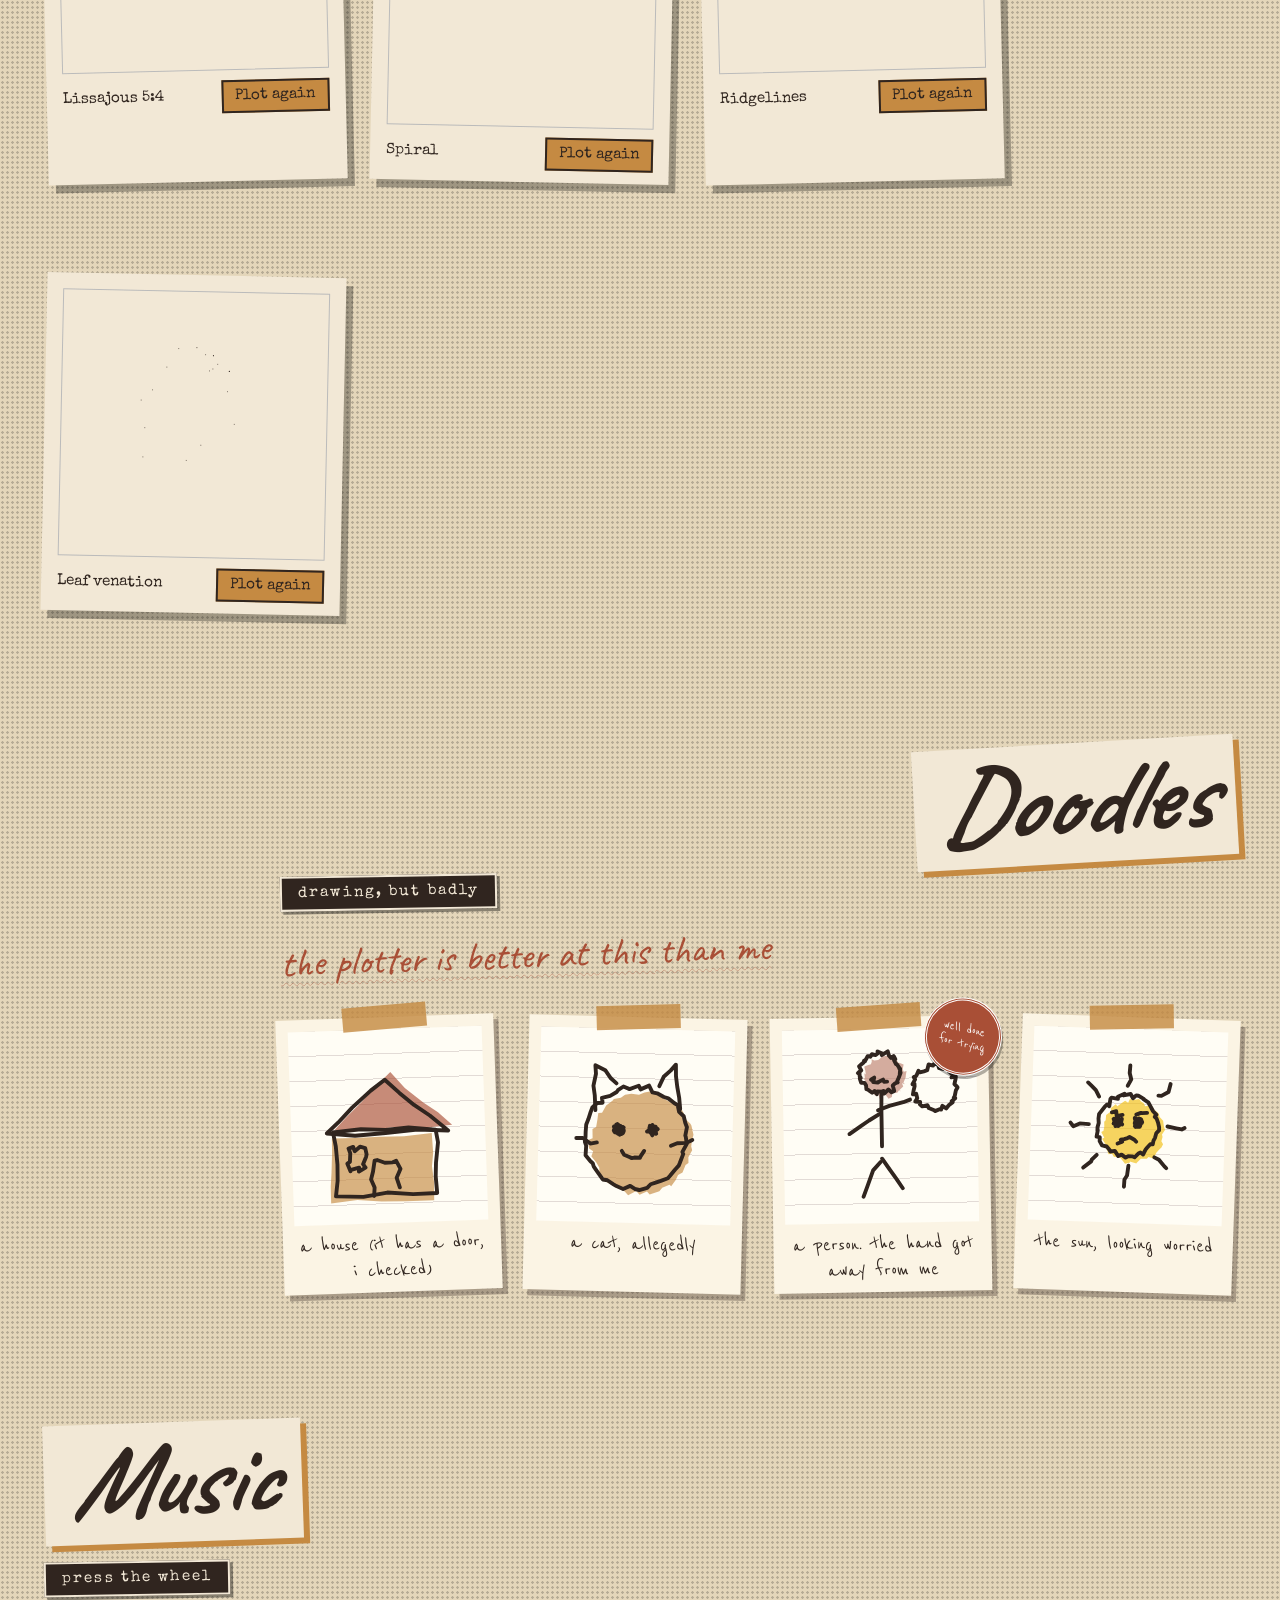
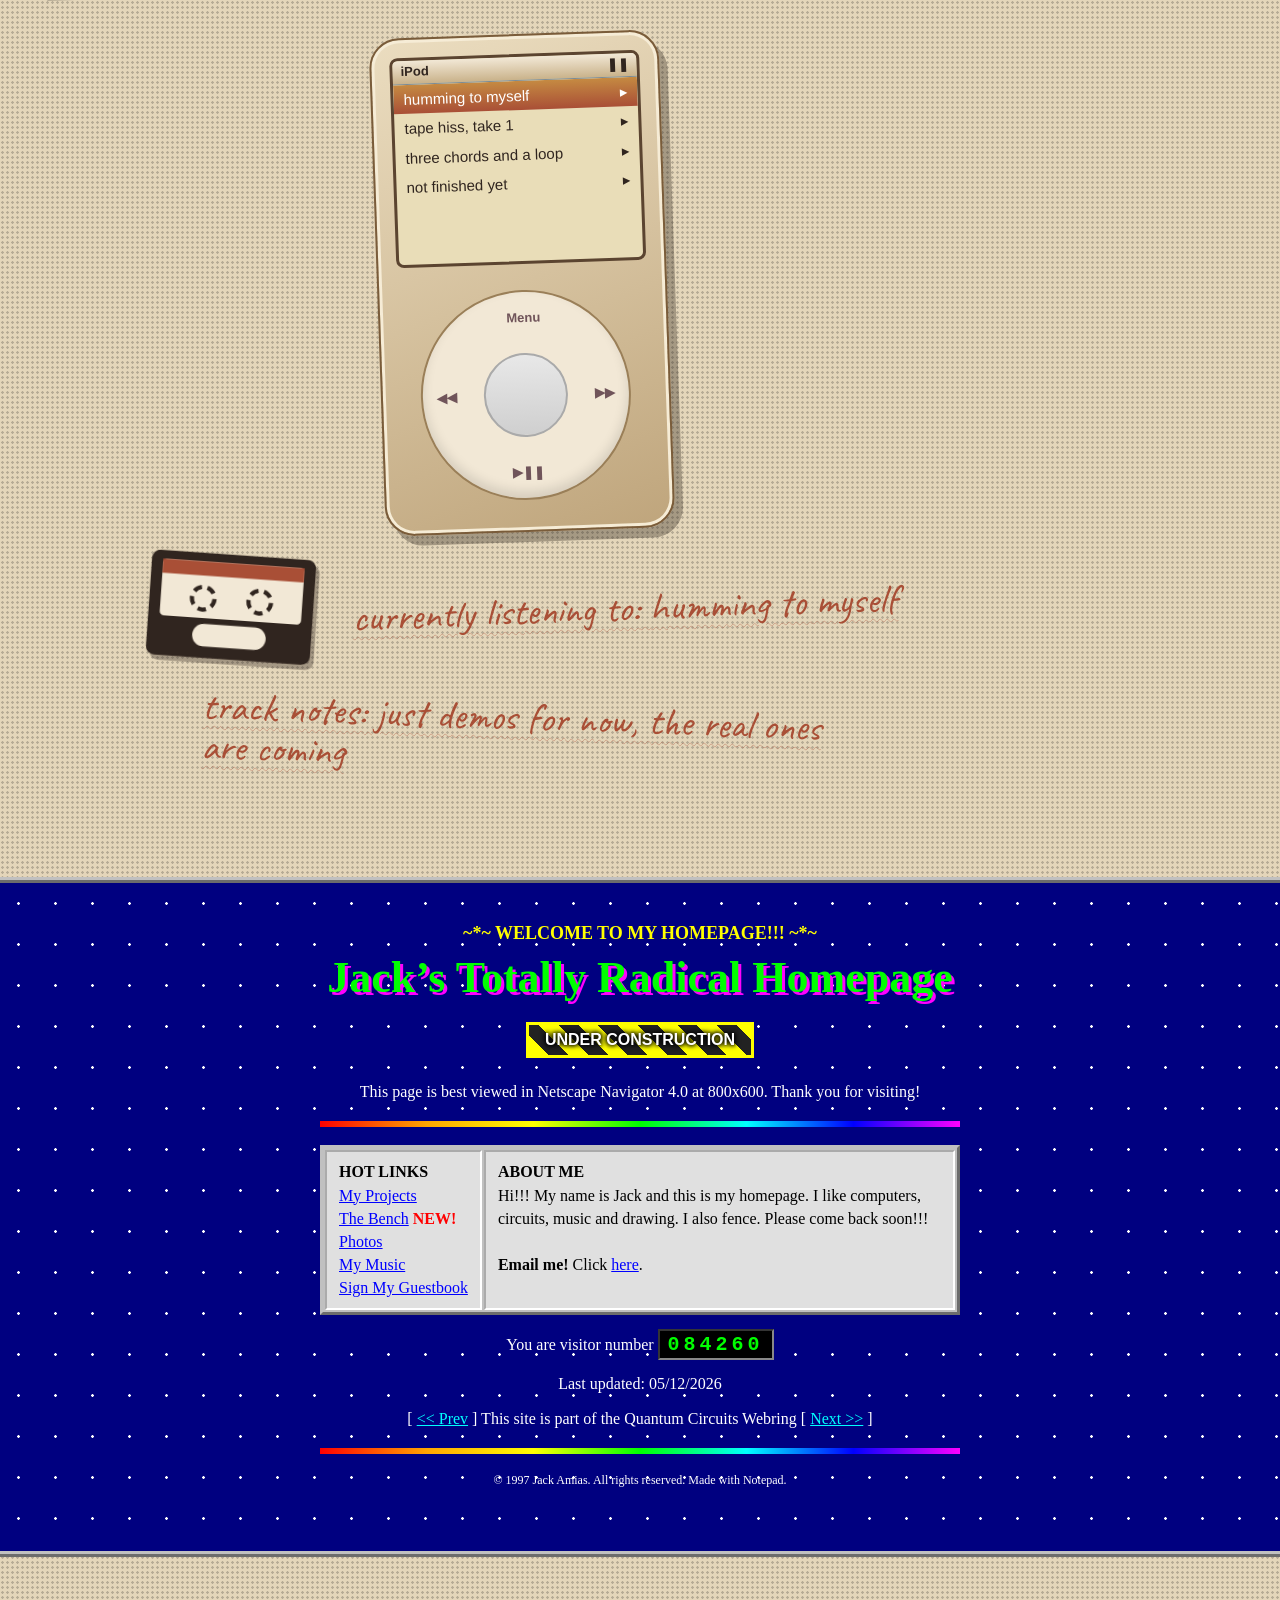
==== commit 926ea52d: "Add files via upload" ====
--- a/index.html
+++ b/index.html
@@ -47,7 +47,7 @@
  <button class="bt" id="lg" type="button">lunge!</button><p class="fx-r" id="lr" aria-live="polite">press lunge. see what happens.</p></div> </div></section> <section class="rm" id="tournaments"><h2>Tournaments</h2><p class="cap">where i'll be stabbing next</p><span class="note" style="--r:-2deg">list is empty for now</span>
     <div class="fn"> <article class="pg2" style="--r:-.8deg"><small>coming up</small><h3>Nothing booked yet</h3><p>when i sign up for one it goes here.</p></article> <article class="pg2" style="--r:1.1deg"><small><time datetime="2026-11-17">17 nov 2026</time></small><h3>Broke 2 swords today</h3><p>two of them. that's all i've got for this one.</p></article>
 </div></section>
-  <section class="rm" id="playing"><h2>Playing</h2><p class="cap">what's in the cartridge case</p><span class="note" style="--r:1.5deg">six in the case right now</span> <div class="wii"><div class="wgr"><div class="slot"><div class="wch full"><i style="background-image:url(images/hogwarts-legacy.png),linear-gradient(#e9f6fd,#bfe4f6)"></i><b>Hogwarts Legacy</b></div></div><div class="slot"><div class="wch full"><i style="background-image:url(images/civ-6.png),linear-gradient(#e9f6fd,#bfe4f6)"></i><b>Civ 6</b></div></div><div class="slot"><div class="wch full"><i style="background-image:url(images/minecraft.png),linear-gradient(#e9f6fd,#bfe4f6)"></i><b>Minecraft</b></div></div><div class="slot"><div class="wch full"><i style="background-image:url(images/stardew-valley.png),linear-gradient(#e9f6fd,#bfe4f6)"></i><b>Stardew Valley</b></div></div><div class="slot"><div class="wch full"><i style="background-image:url(images/restory.png),linear-gradient(#e9f6fd,#bfe4f6)"></i><b>Restory</b></div></div><div class="slot"><div class="wch full"><i style="background-image:url(images/paralives.png),linear-gradient(#e9f6fd,#bfe4f6)"></i><b>Paralives</b></div></div><div class="slot"><div class="wch"></div></div><div class="slot"><div class="wch"></div></div><div class="slot"><div class="wch"></div></div><div class="slot"><div class="wch"></div></div><div class="slot"><div class="wch"></div></div><div class="slot"><div class="wch"></div></div></div>
+  <section class="rm" id="playing"><h2>Playing</h2><p class="cap">what's in the cartridge case</p><span class="note" style="--r:1.5deg">ten in the case right now</span> <div class="wii"><div class="wgr"><div class="slot"><div class="wch full"><i style="background-image:url(images/hogwarts-legacy.png),linear-gradient(#e9f6fd,#bfe4f6)"></i><b>Hogwarts Legacy</b></div></div><div class="slot"><div class="wch full"><i style="background-image:url(images/civ-6.png),linear-gradient(#e9f6fd,#bfe4f6)"></i><b>Civ 6</b></div></div><div class="slot"><div class="wch full"><i style="background-image:url(images/minecraft.png),linear-gradient(#e9f6fd,#bfe4f6)"></i><b>Minecraft</b></div></div><div class="slot"><div class="wch full"><i style="background-image:url(images/stardew-valley.png),linear-gradient(#e9f6fd,#bfe4f6)"></i><b>Stardew Valley</b></div></div><div class="slot"><div class="wch full"><i style="background-image:url(images/restory.png),linear-gradient(#e9f6fd,#bfe4f6)"></i><b>Restory</b></div></div><div class="slot"><div class="wch full"><i style="background-image:url(images/paralives.png),linear-gradient(#e9f6fd,#bfe4f6)"></i><b>Paralives</b></div></div><div class="slot"><div class="wch full"><i style="background-image:url(images/tiny-glade.png),linear-gradient(#e9f6fd,#bfe4f6)"></i><b>Tiny Glade</b></div></div><div class="slot"><div class="wch full"><i style="background-image:url(images/untitled-goose-game.png),linear-gradient(#e9f6fd,#bfe4f6)"></i><b>Untitled Goose Game</b></div></div><div class="slot"><div class="wch full"><i style="background-image:url(images/tavern-talk.png),linear-gradient(#e9f6fd,#bfe4f6)"></i><b>Tavern Talk</b></div></div><div class="slot"><div class="wch full"><i style="background-image:url(images/townscaper.png),linear-gradient(#e9f6fd,#bfe4f6)"></i><b>Townscaper</b></div></div><div class="slot"><div class="wch"></div></div><div class="slot"><div class="wch"></div></div></div>
     <div class="wbar"><span class="wb" aria-hidden="true">&lsaquo;</span><div class="wclk" id="wclk"><span>--:--</span><small>&nbsp;</small></div><span class="wb" aria-hidden="true">&rsaquo;</span></div></div></section>
 	<section class="rm" id="photos"><h2>Photos</h2><p class="cap">pick a frame to develop it</p><div class="film" id="film"></div></section> <section class="rm" id="drawings"><h2>Drawings</h2><p class="cap">drawn by a pen plotter, and grown by a neural net</p><span class="note" style="--r:-2deg">my own drawings are done on a tablet</span><div class="dr" id="dr"></div></section>
 <section class="rm" id="doodles"><h2>Doodles</h2><p class="cap">drawing, but badly</p><span class="note" style="--r:-2deg">the plotter is better at this than me</span> <div class="dd"> <figure class="dc" style="--r:-2deg"><svg id="d1" viewBox="0 0 150 150" role="img" aria-label="A wonky house"></svg><figcaption>a house (it has a door, i checked)</figcaption></figure>
--- a/css/style.css
+++ b/css/style.css
@@ -953,7 +953,7 @@
 }
 @media(max-width:430px){
   .wii .wgr{grid-template-columns:repeat(2,1fr)}
-  .wii .slot:nth-child(n+9){display:none}
+  .wii .slot:nth-child(n+11){display:none}
   .wii .wclk{min-width:0;font-size:1.1rem}
   #playing .wii{padding-inline:16px}
   .wii .wbar{margin-inline:-16px;padding-inline:16px}
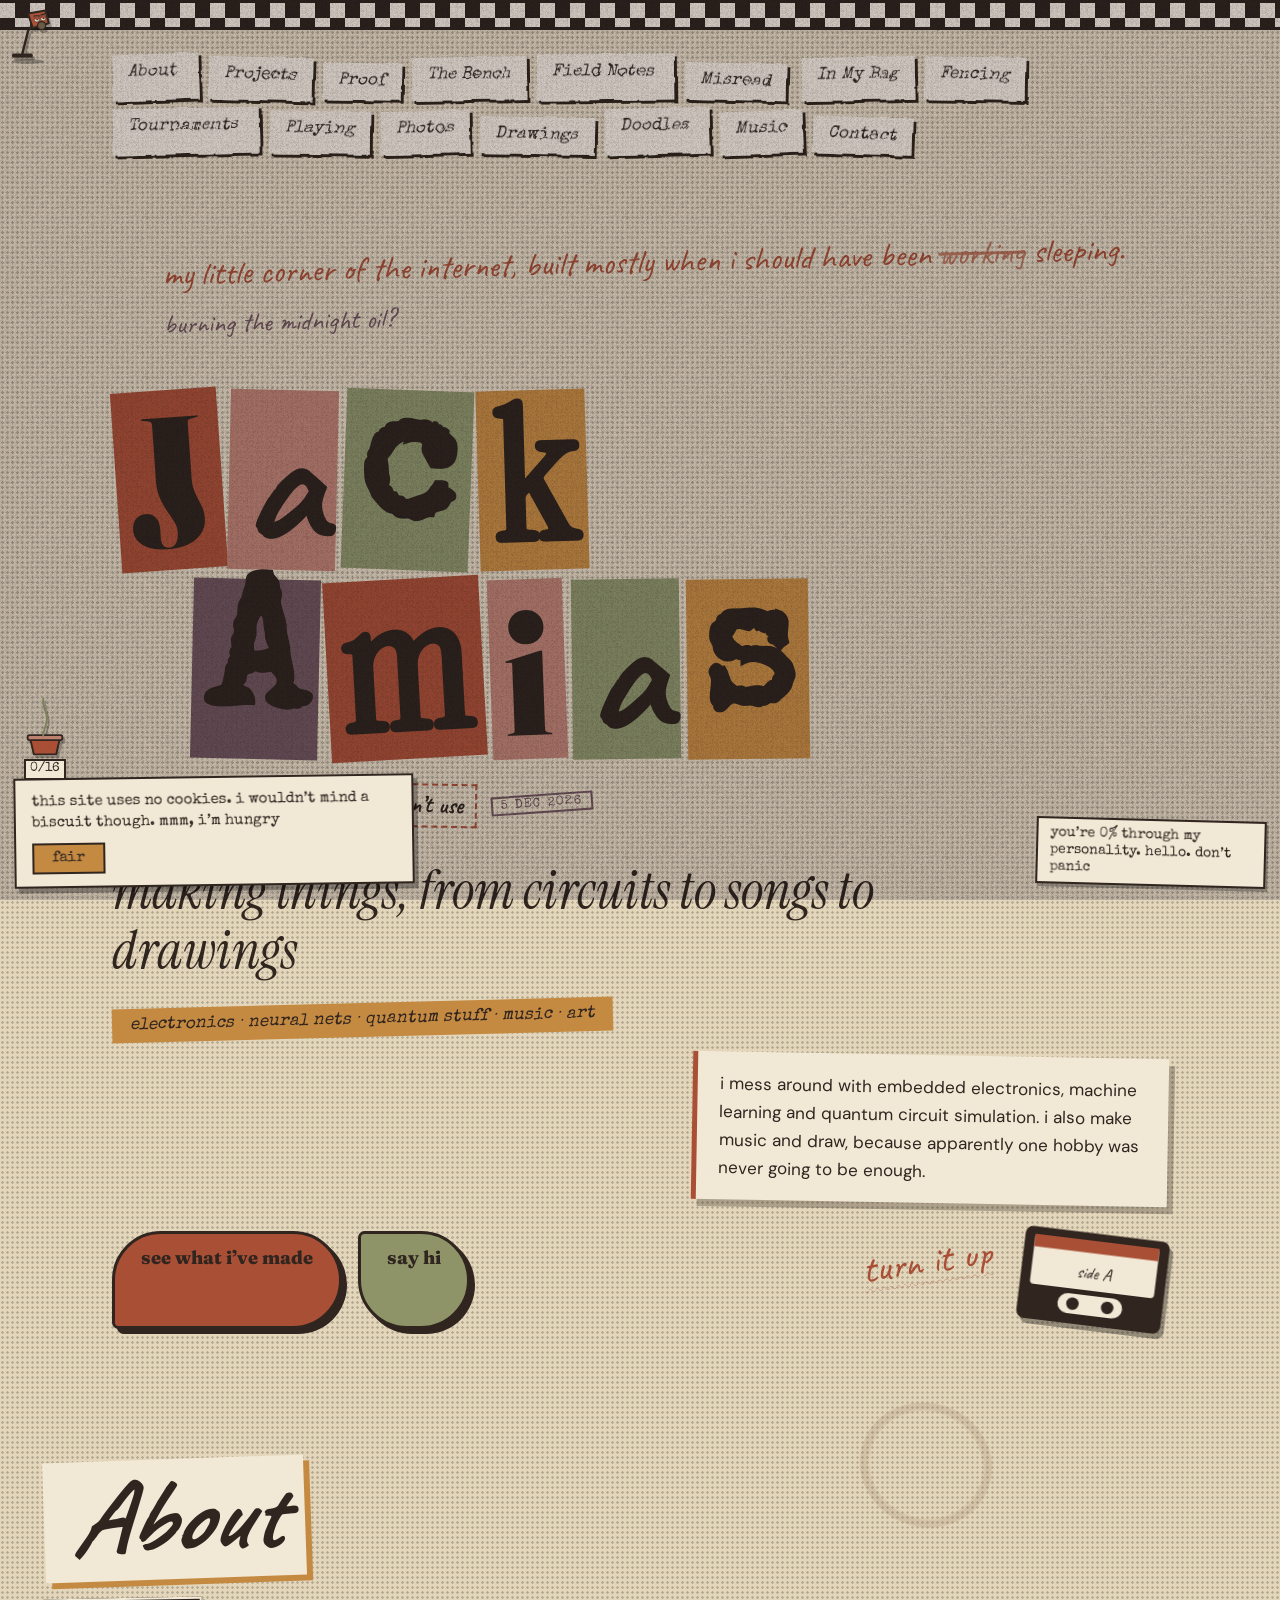
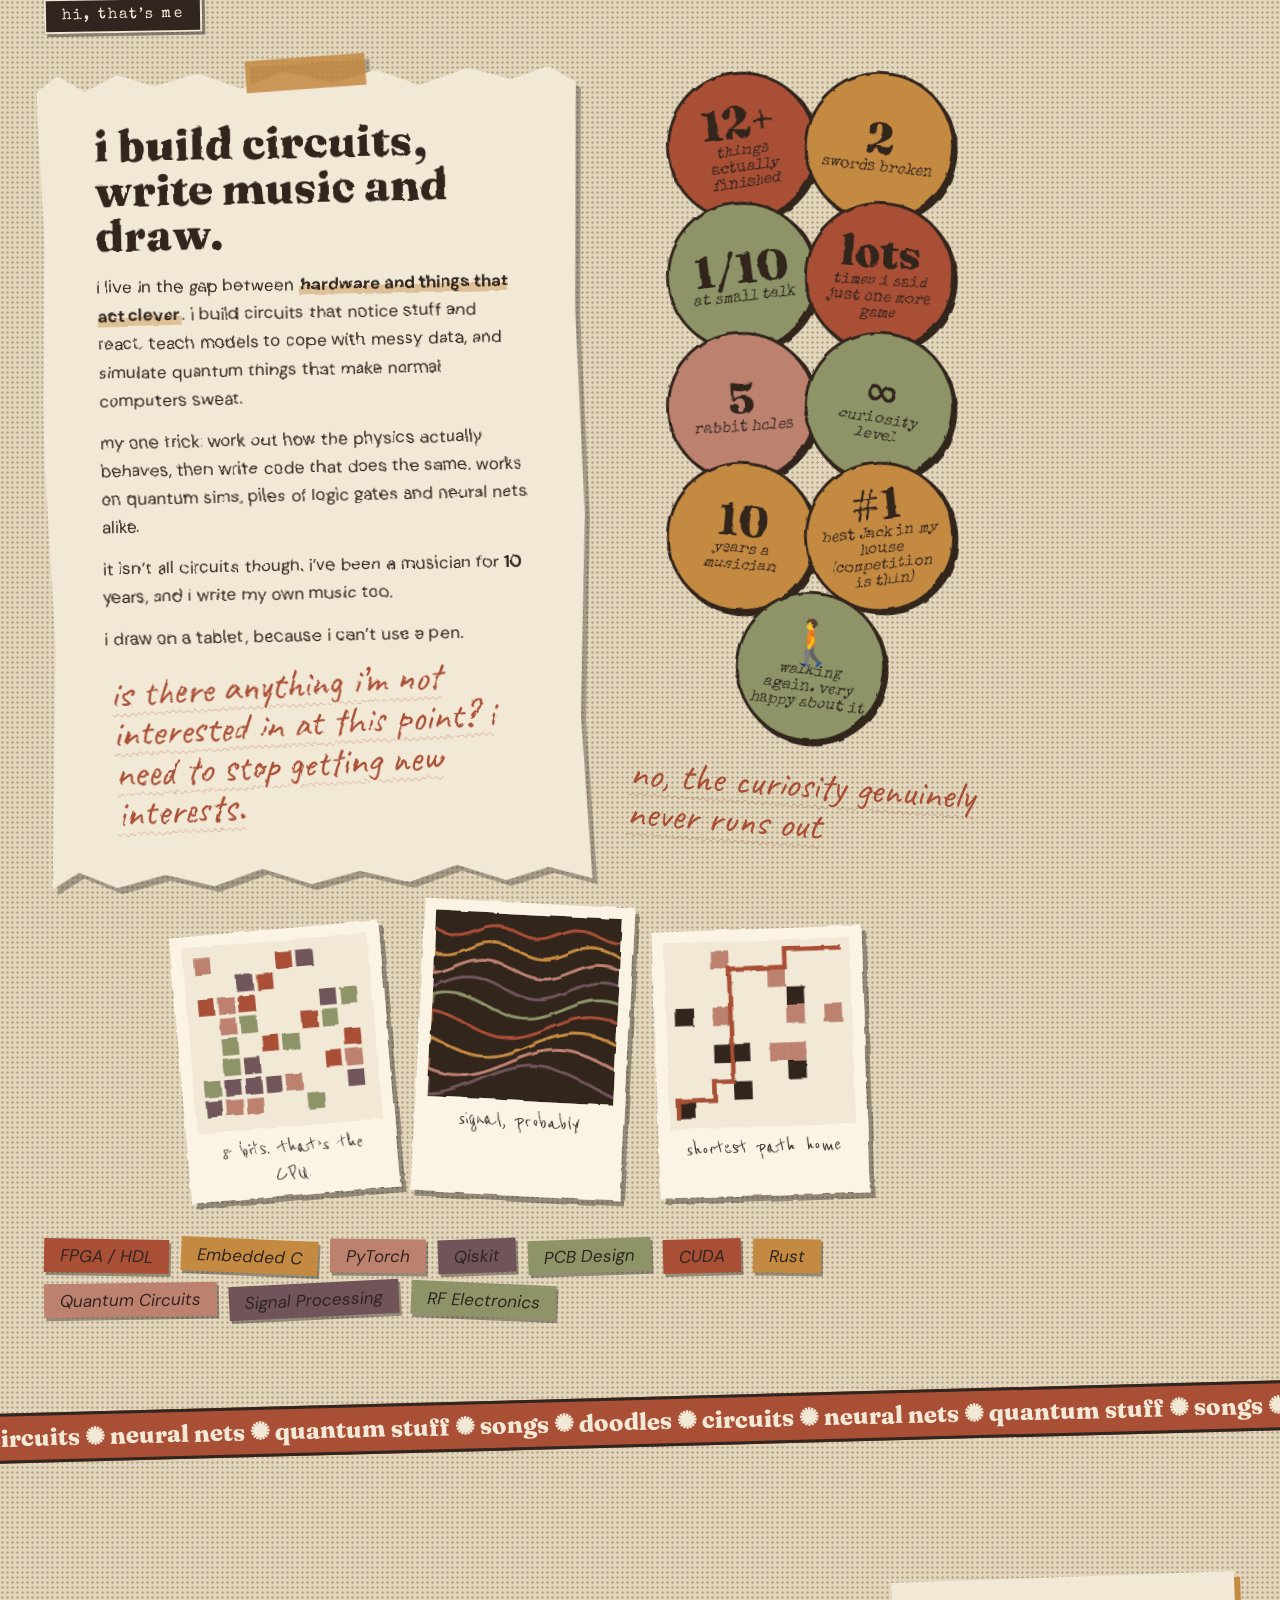
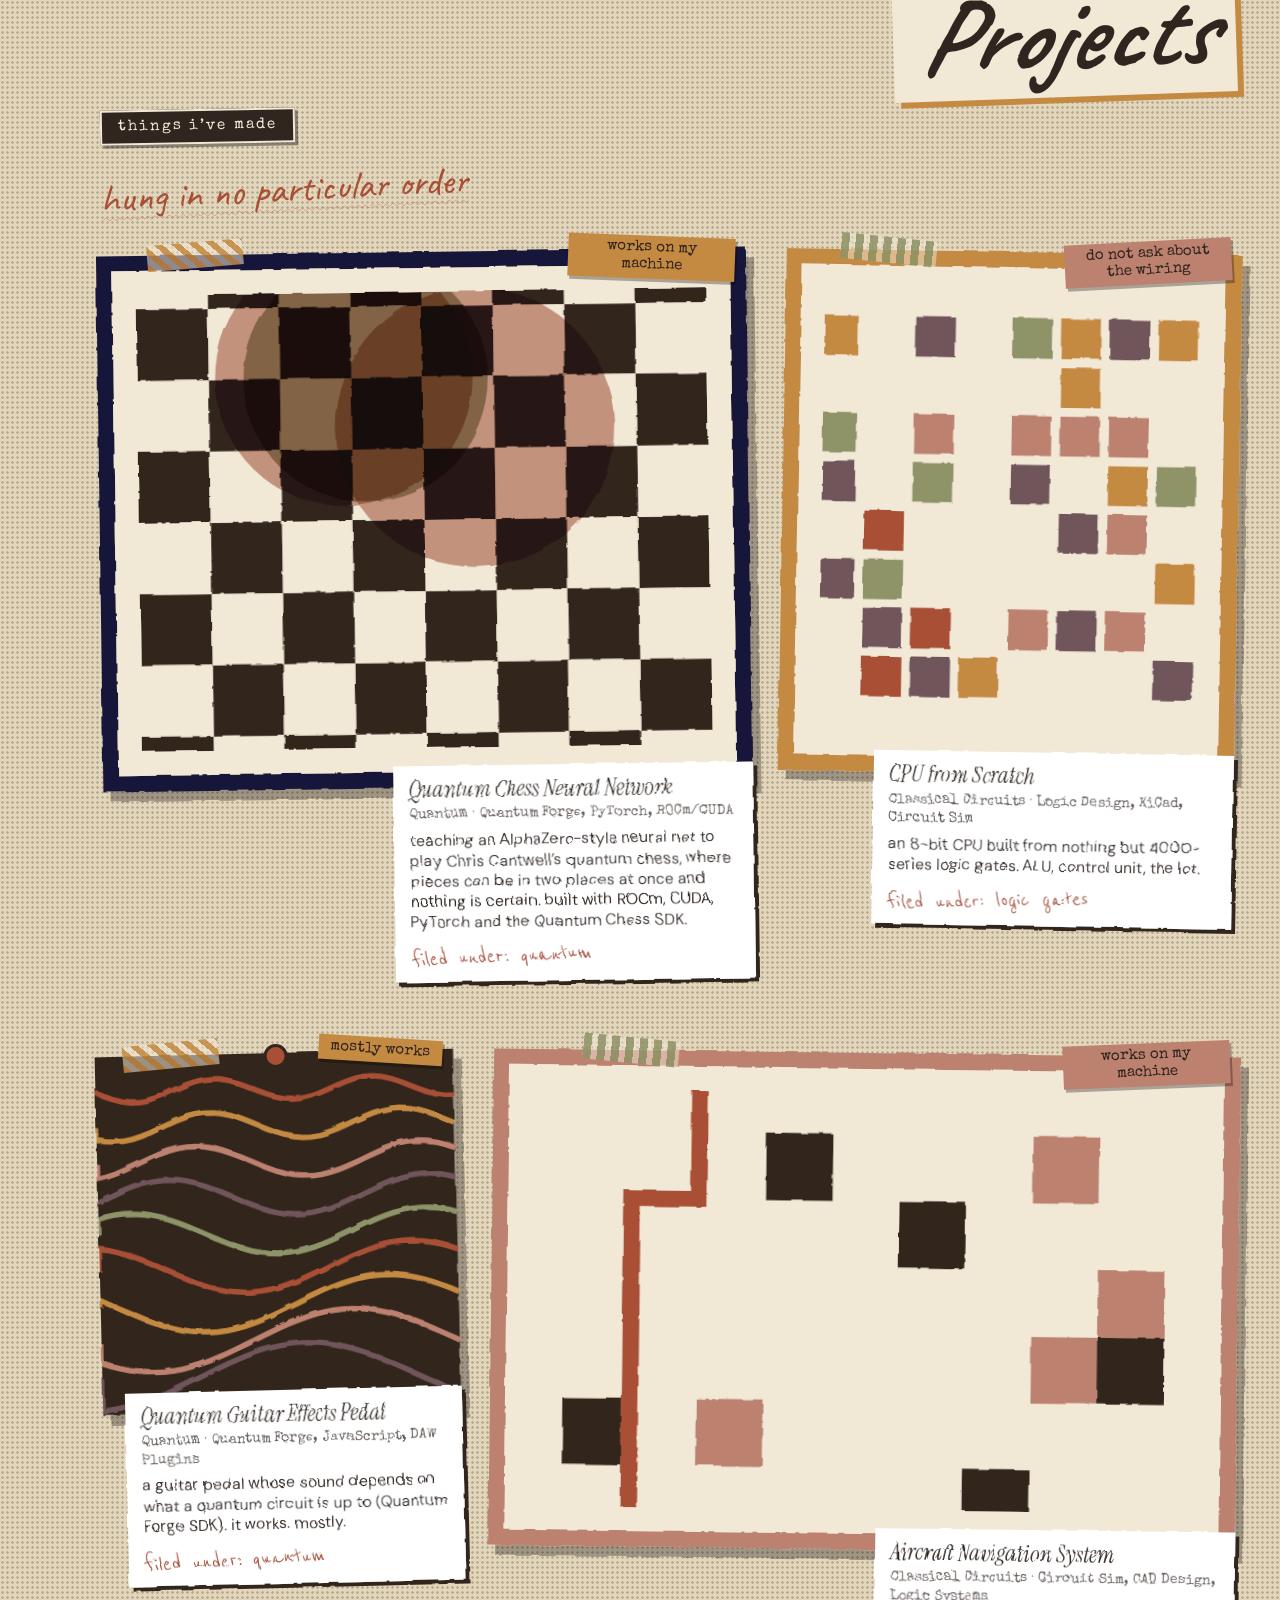
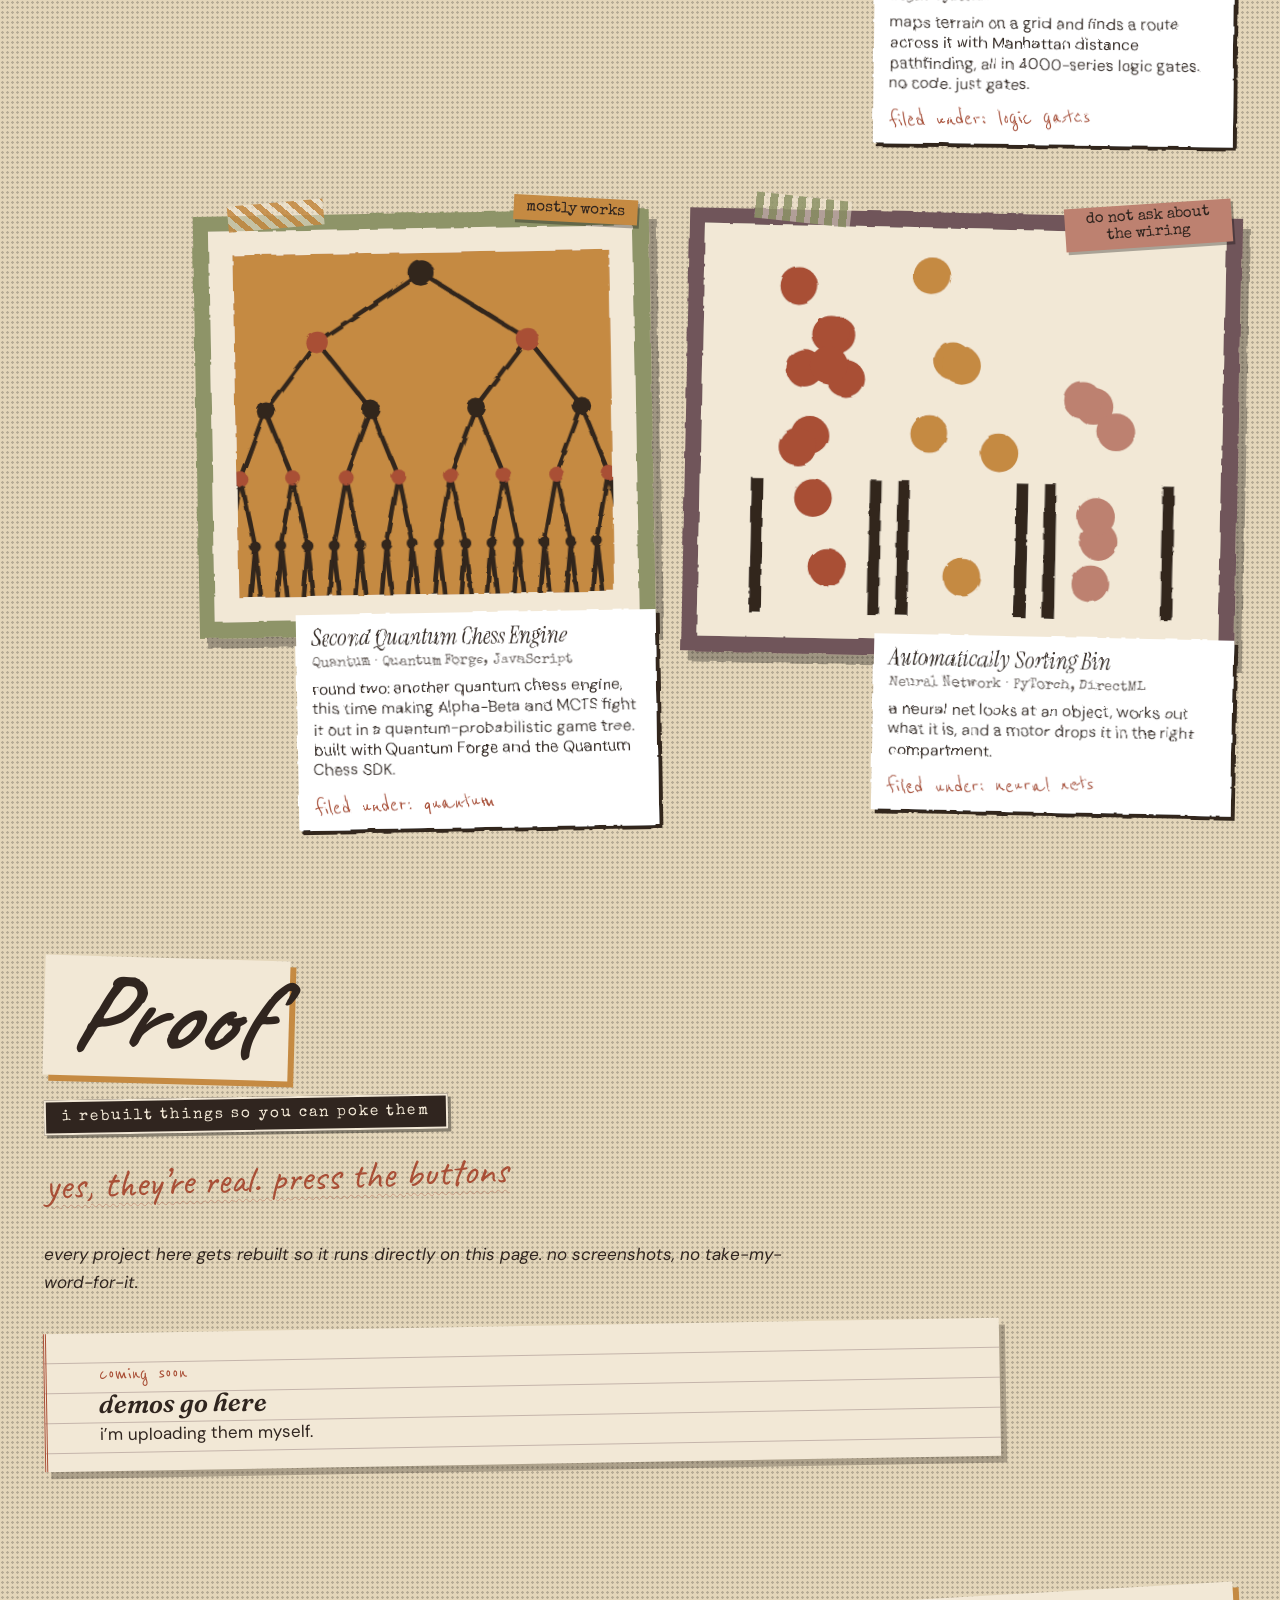
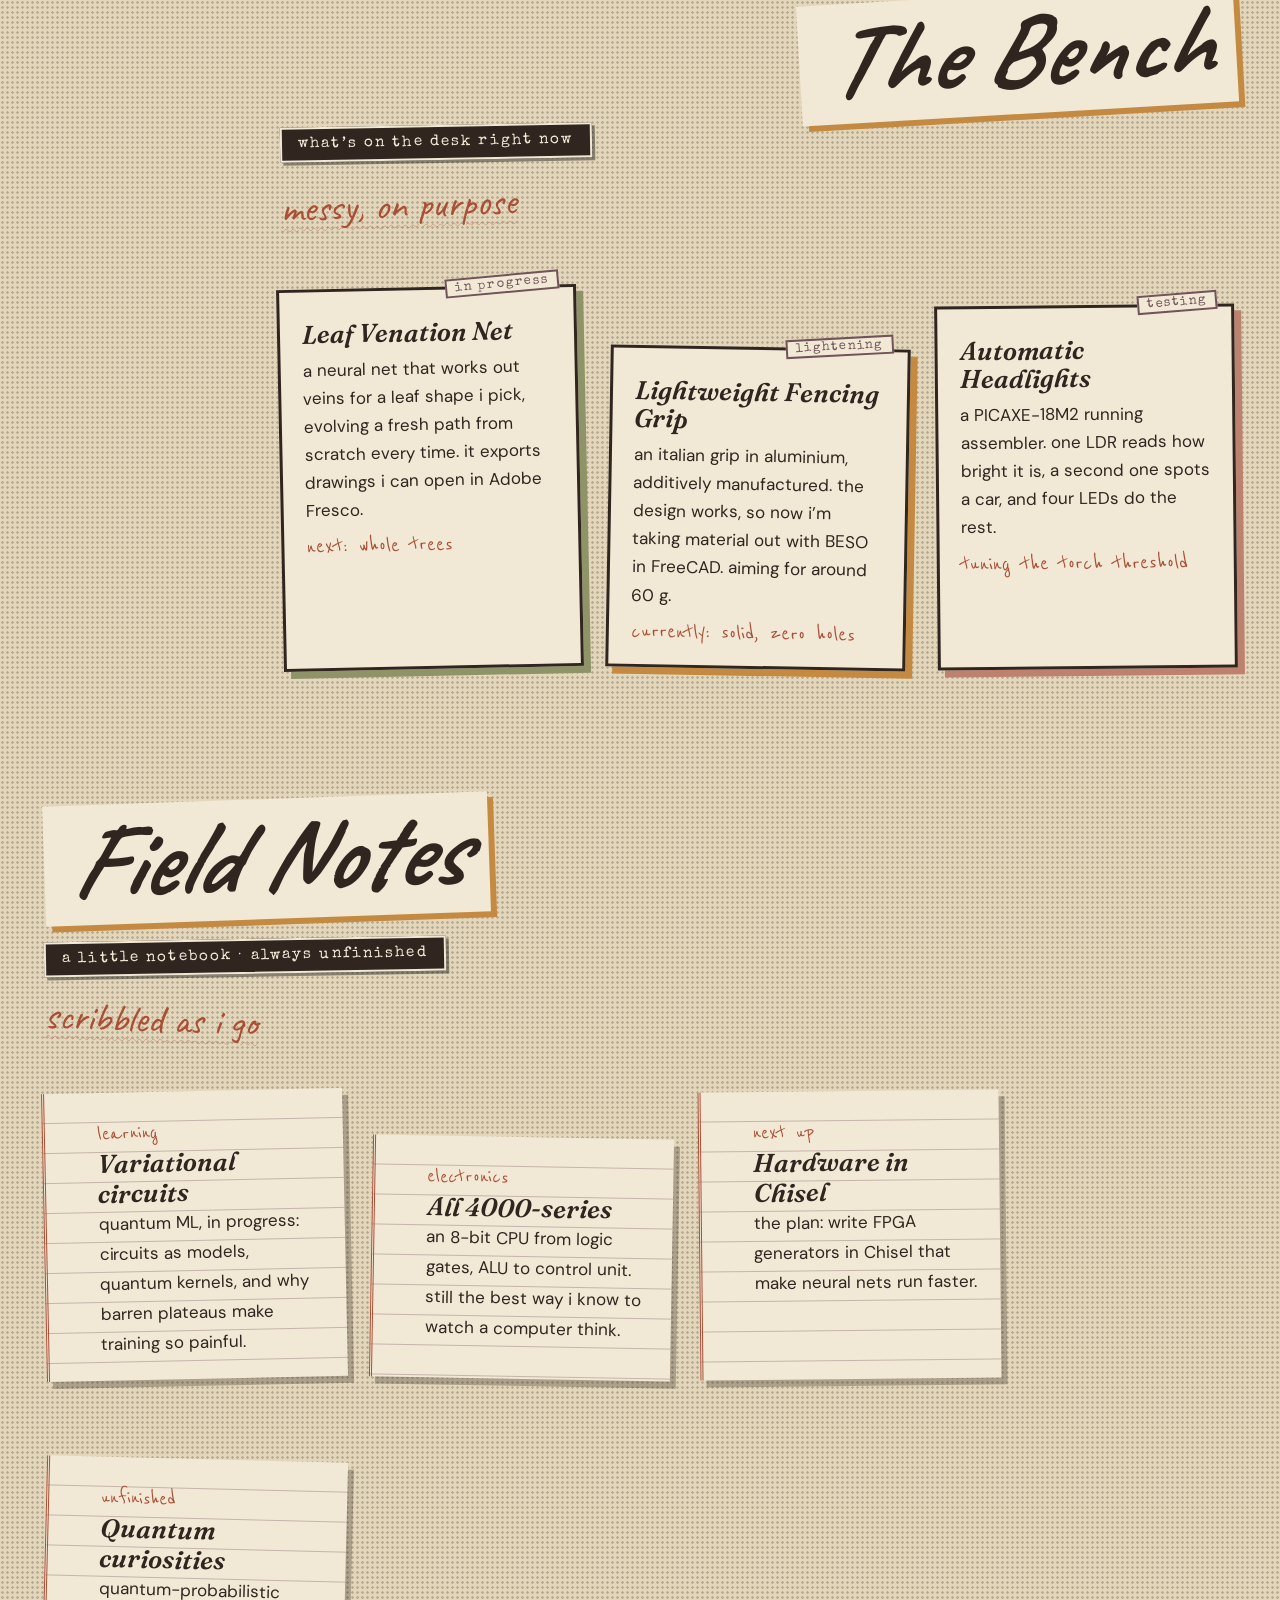
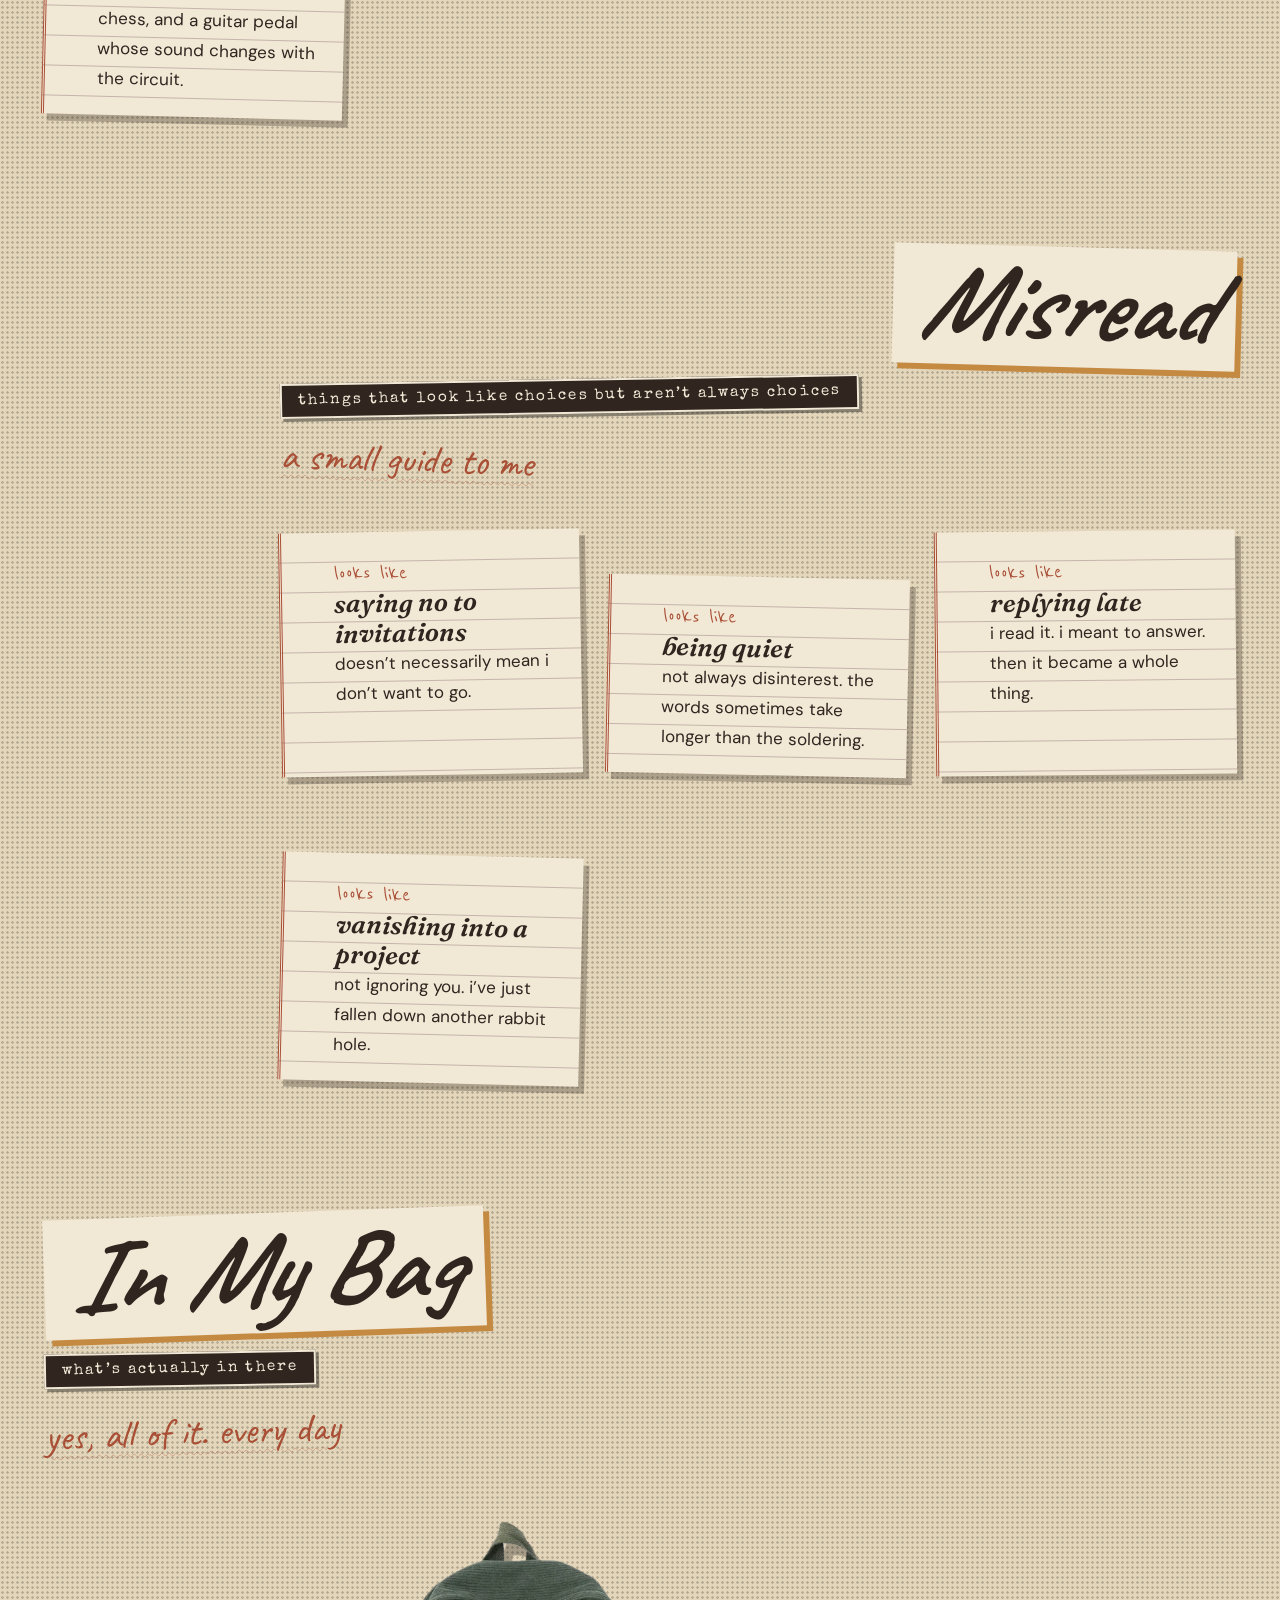
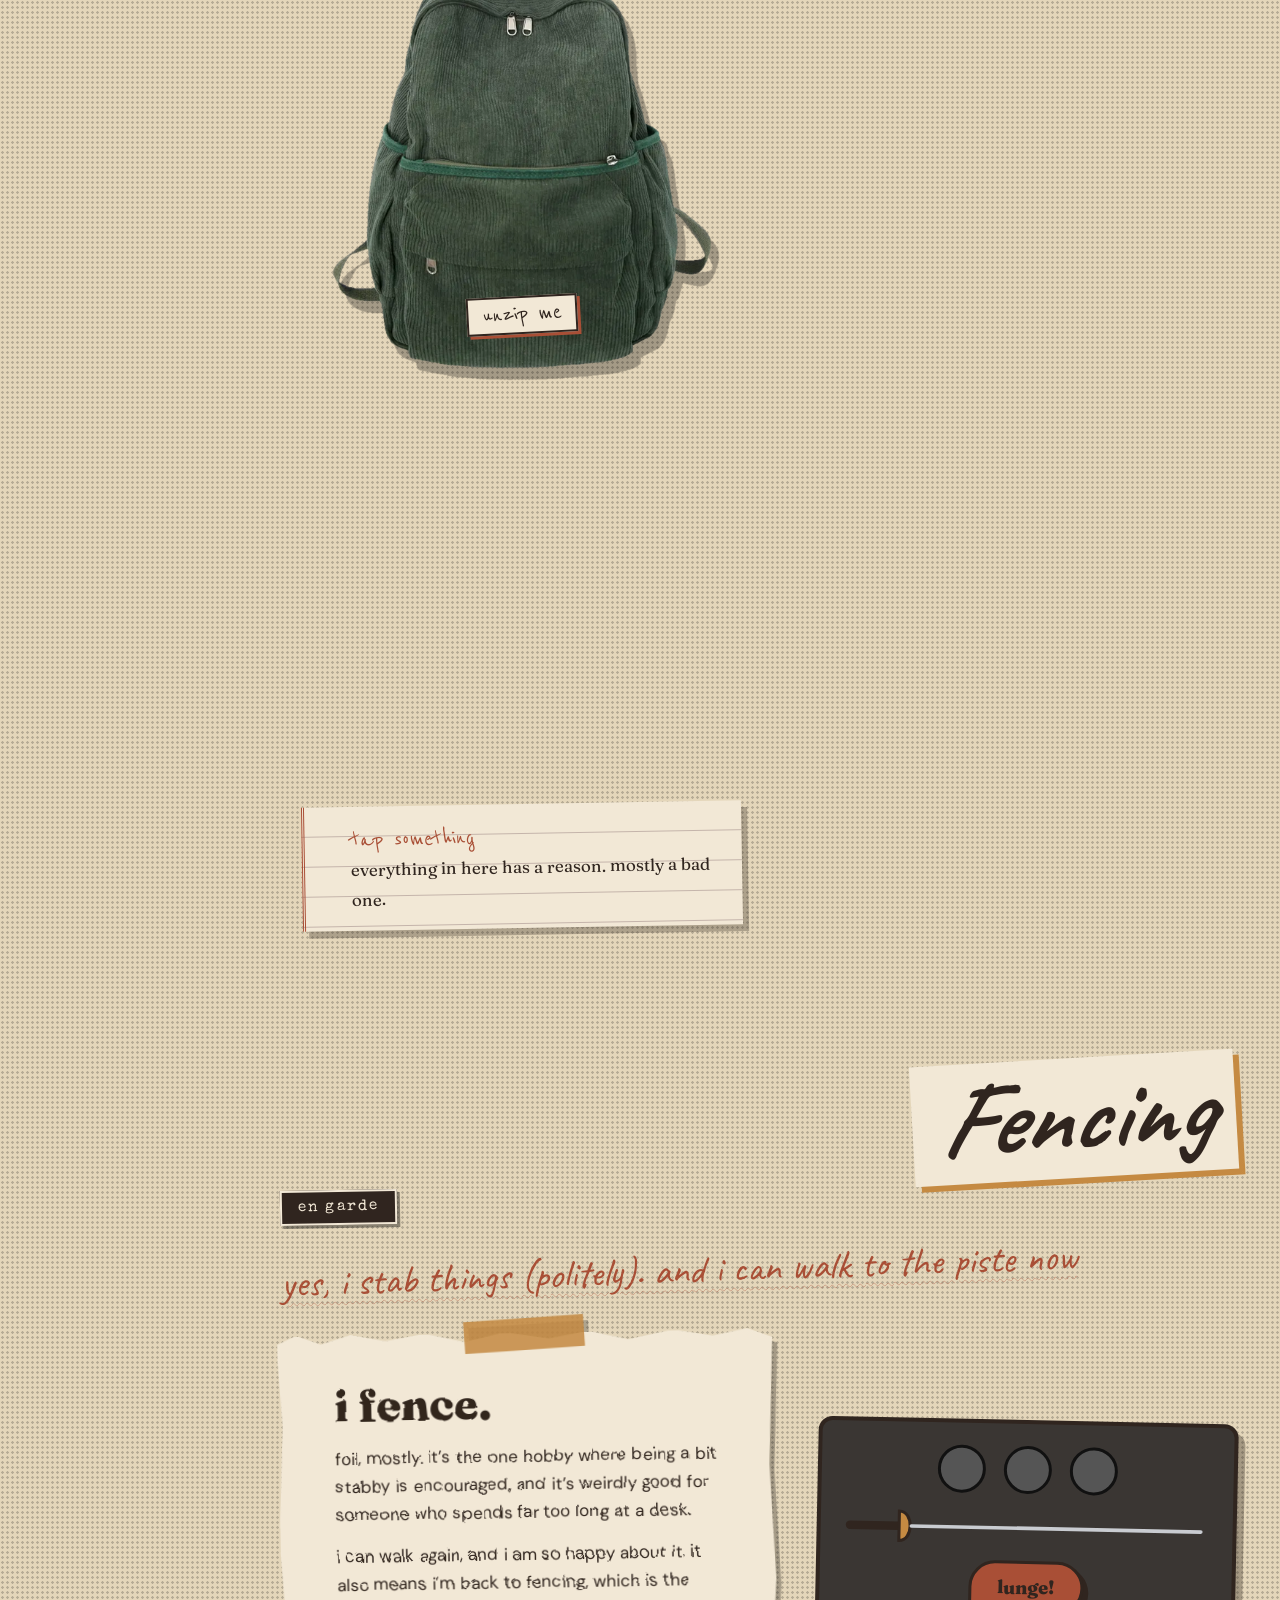
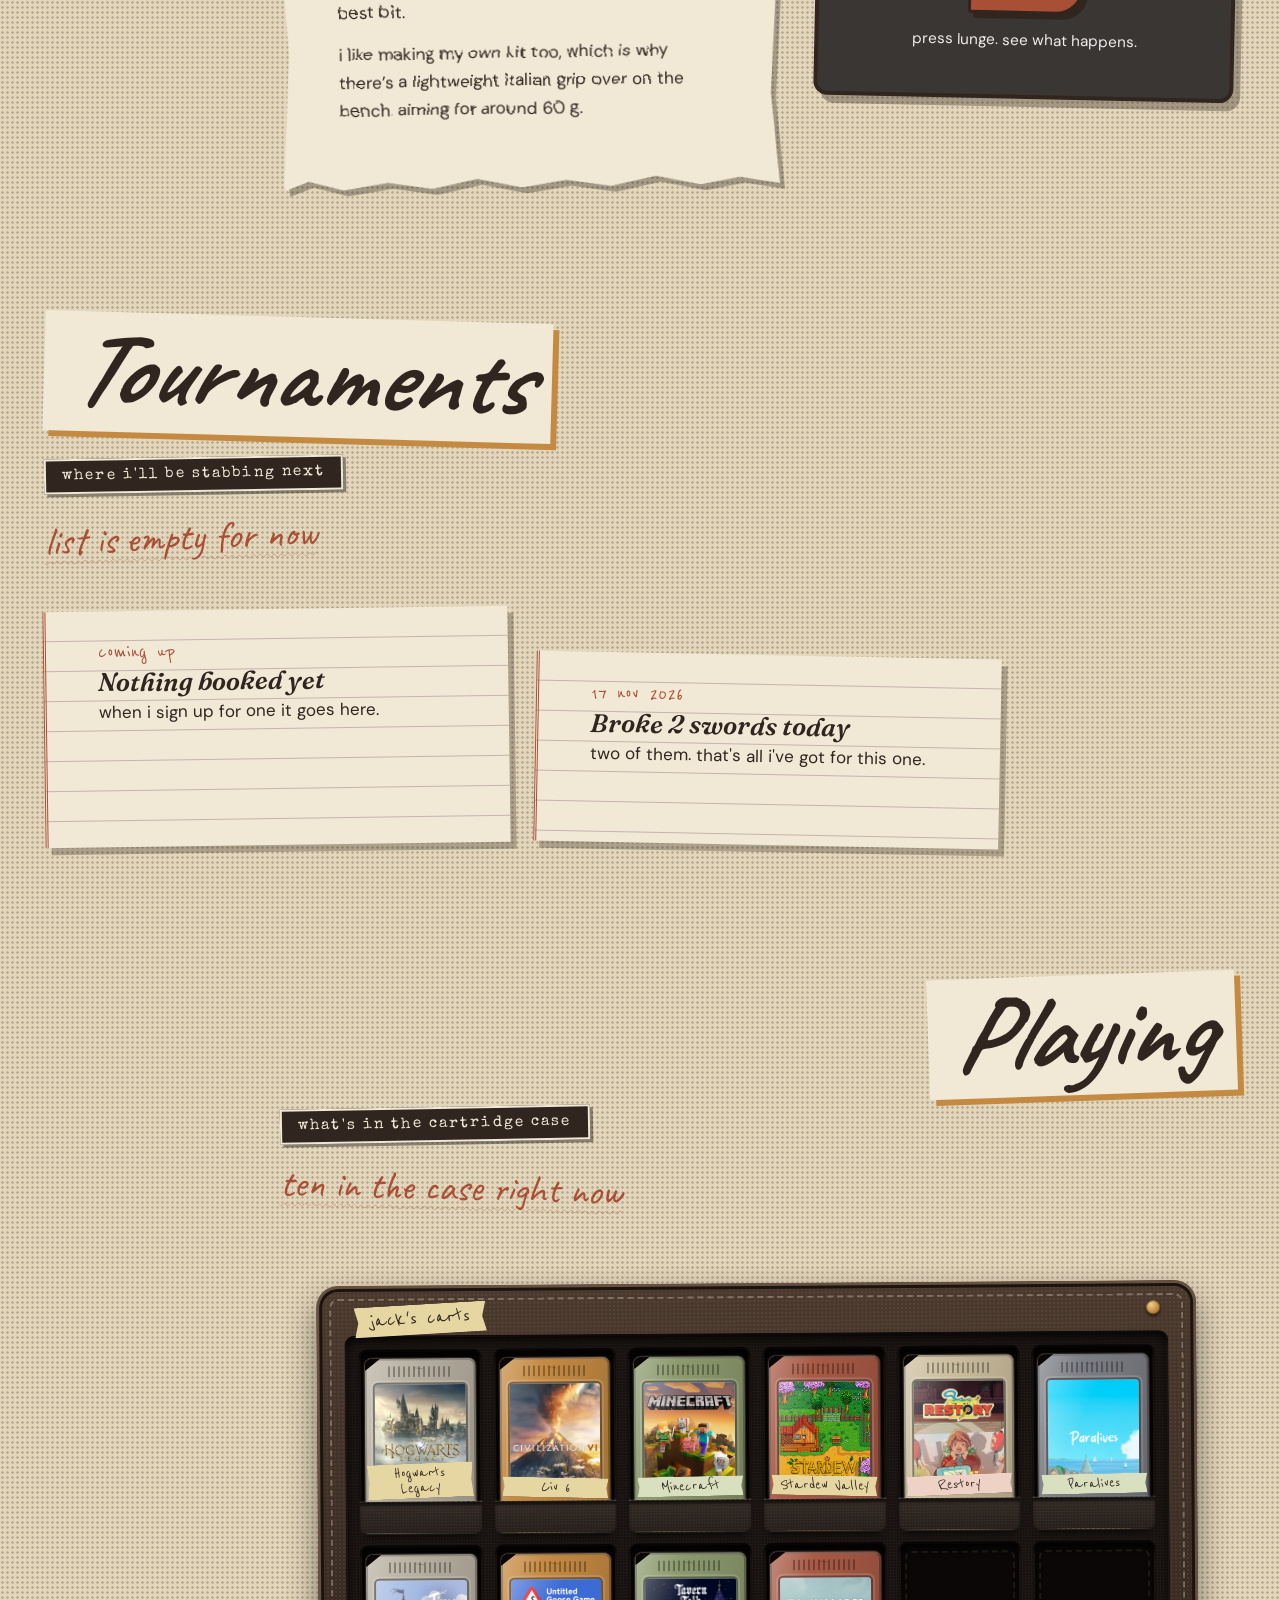
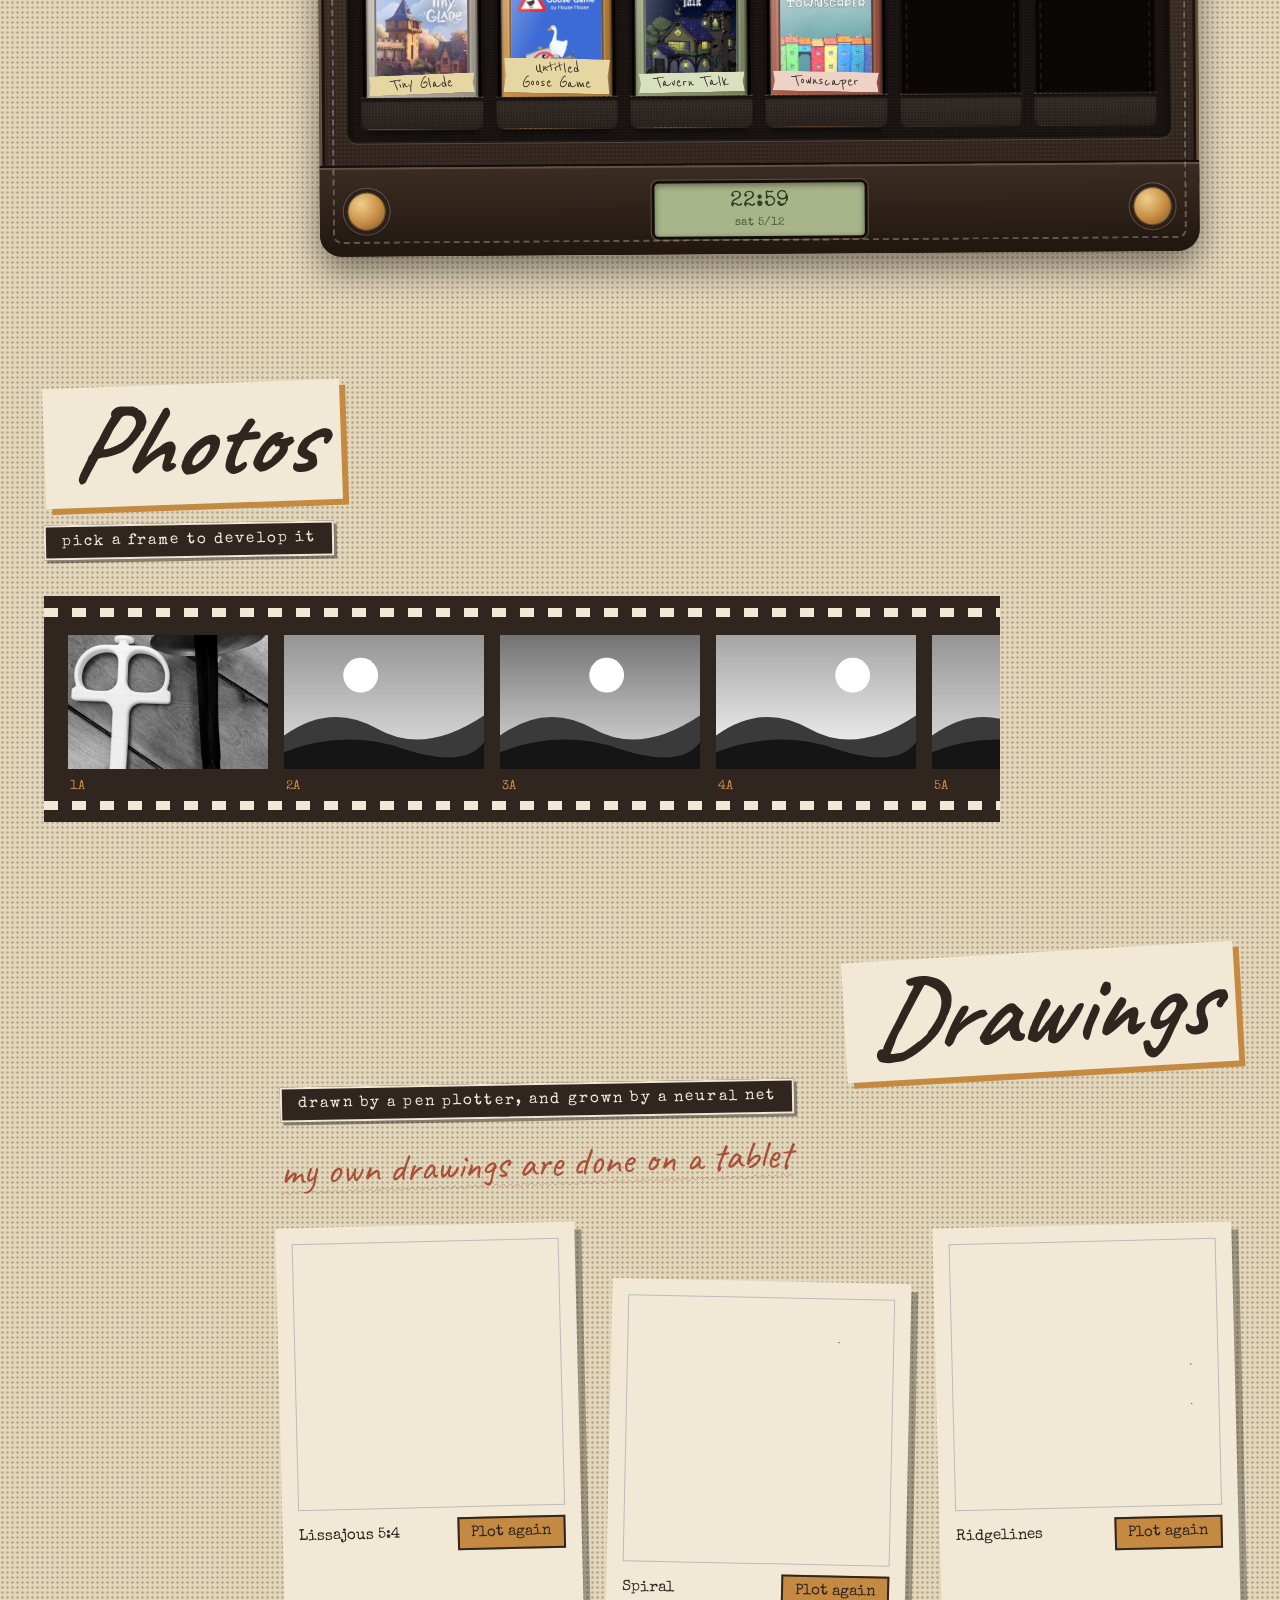
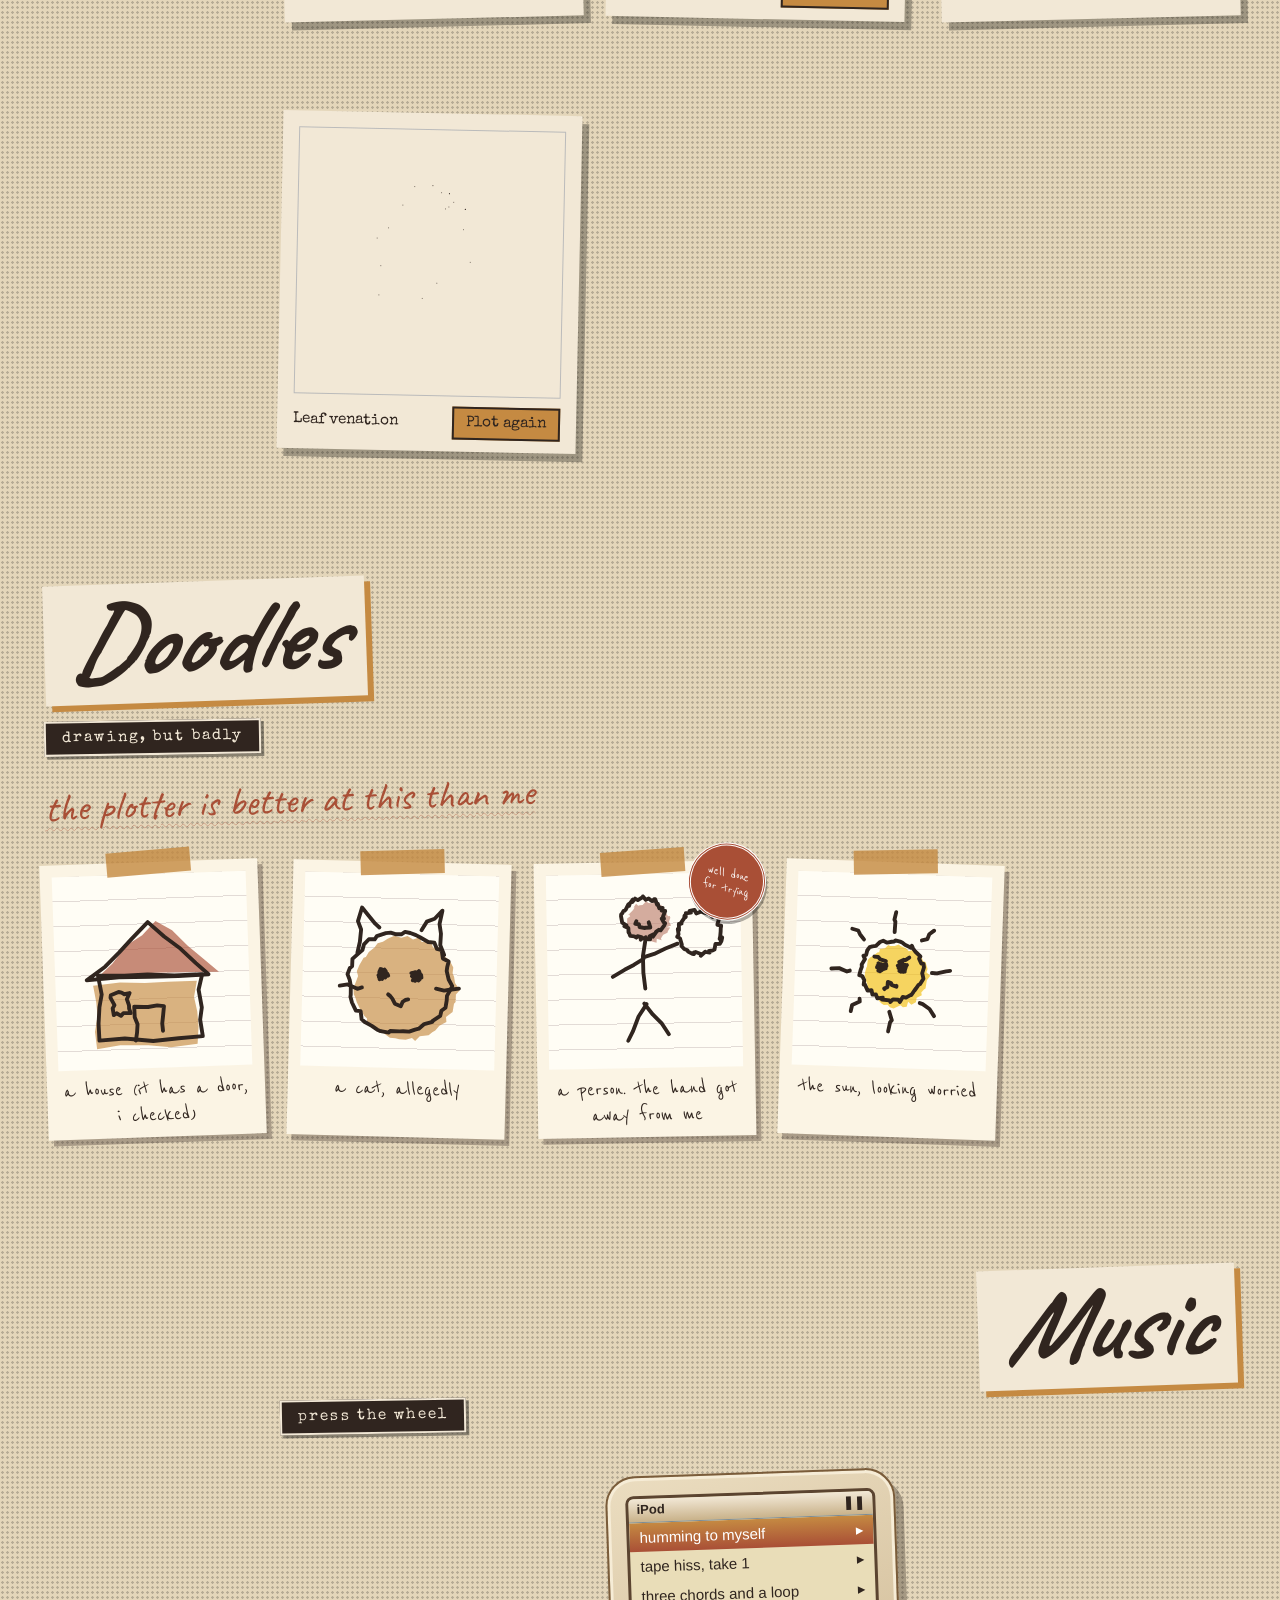
==== commit 216ab244: "Add files via upload" ====
--- a/index.html
+++ b/index.html
@@ -7,7 +7,7 @@
 <div class="chk"></div>
  <svg width="0" height="0" style="position:absolute" aria-hidden="true"><filter id="rough"><feTurbulence baseFrequency=".035" numOctaves="3" result="t"/><feDisplacementMap in="SourceGraphic" in2="t" scale="2.5"/></filter></svg>
 <header style="position:relative;z-index:0"><div class="fall" id="fall" aria-hidden="true"></div>
-	<nav><a href="#about" style="--r:-2deg">About</a><a href="#projects" style="--r:1.5deg">Projects</a><a href="#proof" style="--r:1deg">Proof</a><a href="#bench" style="--r:-1deg">The Bench</a><a href="#notes" style="--r:-.5deg">Field Notes</a><a href="#misread" style="--r:1.4deg">Misread</a><a href="#fencing" style="--r:1deg">Fencing</a><a href="#tournaments" style="--r:-1.2deg">Tournaments</a><a href="#playing" style="--r:.8deg">Playing</a><a href="#photos" style="--r:-1.5deg">Photos</a><a href="#drawings" style="--r:1deg">Drawings</a><a href="#doodles" style="--r:-1.5deg">Doodles</a><a href="#music" style="--r:-2deg">Music</a><a href="#contact" style="--r:2deg">Contact</a></nav>
+	<nav><a href="#about" style="--r:-2deg">About</a><a href="#projects" style="--r:1.5deg">Projects</a><a href="#proof" style="--r:1deg">Proof</a><a href="#bench" style="--r:-1deg">The Bench</a><a href="#notes" style="--r:-.5deg">Field Notes</a><a href="#misread" style="--r:1.4deg">Misread</a><a href="#bag" style="--r:-1.2deg">In My Bag</a><a href="#fencing" style="--r:1deg">Fencing</a><a href="#tournaments" style="--r:-1.2deg">Tournaments</a><a href="#playing" style="--r:.8deg">Playing</a><a href="#photos" style="--r:-1.5deg">Photos</a><a href="#drawings" style="--r:1deg">Drawings</a><a href="#doodles" style="--r:-1.5deg">Doodles</a><a href="#music" style="--r:-2deg">Music</a><a href="#contact" style="--r:2deg">Contact</a></nav>
   <p class="hello">my little corner of the internet, built mostly when i should have been <s class="oops">working</s> sleeping.</p> <h1 aria-label="Jack Amias"><span class="row" id="n1" aria-hidden="true" data-t="Jack"></span><span class="row" id="n2" aria-hidden="true" data-t="Amias"></span></h1> <p class="status"><span>currently:</span> <b id="stt">following interesting ideas</b> <time class="stampd" id="dt"></time></p>
 <p class="show">making things, from circuits to songs to drawings</p> <span class="tape">electronics · neural nets · quantum stuff · music · art</span> <p class="lead">i mess around with embedded electronics, machine learning and quantum circuit simulation. i also make music and draw, because apparently one hobby was never going to be enough.</p>
 <div class="btns"><a class="bt" href="#projects">see what i’ve made</a><a class="bt b" href="#contact">say hi</a><span class="note" style="--r:-8deg">turn it up</span><svg class="cas" viewBox="0 0 120 78" aria-hidden="true"><rect x="2" y="2" width="116" height="74" rx="6" fill="#30251F"/><rect x="10" y="8" width="100" height="40" rx="3" fill="#F2E8D6"/><rect x="10" y="8" width="100" height="10" fill="#A94F36"/><text x="60" y="38" text-anchor="middle" font-family="Caveat" font-size="14" fill="#30251F">side A</text><rect x="34" y="52" width="52" height="16" rx="8" fill="#F2E8D6"/><circle cx="46" cy="60" r="5" fill="#30251F"/><circle cx="74" cy="60" r="5" fill="#30251F"/></svg></div>
@@ -42,6 +42,26 @@
    <article class="pg2" style="--r:1.4deg"><small>unfinished</small><h3>Quantum curiosities</h3><p>quantum-probabilistic chess, and a guitar pedal whose sound changes with the circuit.</p></article> </div></section>
 	<section class="rm" id="misread"><h2>Misread</h2><p class="cap">things that look like choices but aren’t always choices</p><span class="note" style="--r:2deg">a small guide to me</span>
 <div class="fn"> <article class="pg2" style="--r:-1deg"><small>looks like</small><h3>saying no to invitations</h3><p>doesn’t necessarily mean i don’t want to go.</p></article> <article class="pg2" style="--r:1.2deg"><small>looks like</small><h3>being quiet</h3><p>not always disinterest. the words sometimes take longer than the soldering.</p></article> <article class="pg2" style="--r:-.6deg"><small>looks like</small><h3>replying late</h3><p>i read it. i meant to answer. then it became a whole thing.</p></article> <article class="pg2" style="--r:1.4deg"><small>looks like</small><h3>vanishing into a project</h3><p>not ignoring you. i’ve just fallen down another rabbit hole.</p></article> </div></section>
+<section class="rm" id="bag"><h2>In My Bag</h2><p class="cap">what’s actually in there</p><span class="note" style="--r:-2deg">yes, all of it. every day</span>
+<div class="bg" id="bg">
+<div class="bgs">
+<button class="bgb" id="bgb" type="button" aria-label="The bag. Press to unzip it and tip everything out"><img src="images/bag.png" alt="A dark green corduroy backpack" width="520" height="613" loading="lazy"><span class="bgh" id="bgh">unzip me</span></button>
+<div class="bgi">
+<button class="bi" type="button" data-i="surface" data-n="does everything. drawing, notes, coding, being carried about. the most expensive thing in the bag and the one i trust least with the zip." style="--x:4%;--y:6%;--r:-5deg;--d:0ms" aria-pressed="false"><svg viewBox="0 0 120 84" aria-hidden="true" focusable="false"><rect x="6" y="6" width="108" height="72" rx="7" fill="#4b4540" stroke="#30251F" stroke-width="3" stroke-linejoin="round" stroke-linecap="round"/><rect x="13" y="13" width="94" height="58" rx="2" fill="#E9DFC9" stroke="#30251F" stroke-width="3" stroke-linejoin="round" stroke-linecap="round"/><path d="M24 30h40M24 40h58M24 50h30" fill="none" stroke="#30251F" stroke-width="3" stroke-linejoin="round" stroke-linecap="round"/><circle cx="60" cy="9.5" r="1.6" fill="#30251F"/></svg><span class="bl">Surface Pro 6</span></button>
+<button class="bi" type="button" data-i="pen" data-n="it’s meant to click onto the side of the Surface. it mostly lives at the bottom of the bag instead." style="--x:60%;--y:3%;--r:6deg;--d:70ms" aria-pressed="false"><svg viewBox="0 0 130 40" aria-hidden="true" focusable="false"><g transform="rotate(-8 65 20)"><rect x="6" y="13" width="112" height="14" rx="7" fill="#d7dade" stroke="#30251F" stroke-width="3" stroke-linejoin="round" stroke-linecap="round"/><path d="M118 13l8 7-8 7z" fill="#30251F" stroke="#30251F" stroke-width="3" stroke-linejoin="round" stroke-linecap="round"/><rect x="30" y="9" width="3" height="22" fill="#30251F"/></g></svg><span class="bl">Surface Pen</span></button>
+<button class="bi" type="button" data-i="calc" data-n="a graphing calculator, with colour. i’m a bit too fond of it. exams don’t know how lucky they are." style="--x:76%;--y:3%;--r:5deg;--d:140ms" aria-pressed="false"><svg viewBox="0 0 80 110" aria-hidden="true" focusable="false"><rect x="6" y="4" width="68" height="102" rx="9" fill="#3b3733" stroke="#30251F" stroke-width="3" stroke-linejoin="round" stroke-linecap="round"/><rect x="13" y="11" width="54" height="34" rx="3" fill="#BFD8C4" stroke="#30251F" stroke-width="3" stroke-linejoin="round" stroke-linecap="round"/><path d="M20 22h24M20 31h38" fill="none" stroke="#30251F" stroke-width="3" stroke-linejoin="round" stroke-linecap="round"/><g fill="#C58A42" stroke="#30251F" stroke-width="2"><circle cx="20" cy="58" r="4.5"/><circle cx="34" cy="58" r="4.5"/><circle cx="48" cy="58" r="4.5"/><circle cx="62" cy="58" r="4.5"/><circle cx="20" cy="72" r="4.5"/><circle cx="34" cy="72" r="4.5"/><circle cx="48" cy="72" r="4.5"/><circle cx="62" cy="72" r="4.5"/><circle cx="20" cy="86" r="4.5"/><circle cx="34" cy="86" r="4.5"/><circle cx="48" cy="86" r="4.5"/><circle cx="62" cy="86" r="4.5"/></g></svg><span class="bl">Casio fx-CG100</span></button>
+<button class="bi" type="button" data-i="kindle" data-n="for when i want a book that doesn’t weigh anything. the only book in the bag that doesn’t hurt my back." style="--x:2%;--y:40%;--r:4deg;--d:210ms" aria-pressed="false"><svg viewBox="0 0 84 110" aria-hidden="true" focusable="false"><rect x="6" y="4" width="72" height="102" rx="7" fill="#2e2a27" stroke="#30251F" stroke-width="3" stroke-linejoin="round" stroke-linecap="round"/><rect x="13" y="11" width="58" height="82" rx="2" fill="#E9E4D8" stroke="#30251F" stroke-width="3" stroke-linejoin="round" stroke-linecap="round"/><path d="M20 24h44M20 33h44M20 42h36M20 55h44M20 64h40M20 73h30" fill="none" stroke="#30251F" stroke-width="2.4" stroke-linecap="round"/><circle cx="42" cy="99" r="2.4" fill="#6b645d"/></svg><span class="bl">Kindle</span></button>
+<button class="bi" type="button" data-i="classbooks" data-n="heavy. necessary. my back has opinions and none of them are polite." style="--x:80%;--y:38%;--r:-4deg;--d:280ms" aria-pressed="false"><svg viewBox="0 0 130 100" aria-hidden="true" focusable="false"><rect x="8" y="64" width="112" height="28" rx="3" fill="#70545A" stroke="#30251F" stroke-width="3" stroke-linejoin="round" stroke-linecap="round"/><rect x="14" y="36" width="104" height="28" rx="3" fill="#8E9468" stroke="#30251F" stroke-width="3" stroke-linejoin="round" stroke-linecap="round"/><rect x="6" y="8" width="108" height="28" rx="3" fill="#A94F36" stroke="#30251F" stroke-width="3" stroke-linejoin="round" stroke-linecap="round"/><path d="M18 78h70M24 50h60M16 22h58" fill="none" stroke="#F2E8D6" stroke-width="3" stroke-linecap="round"/></svg><span class="bl">Class books</span></button>
+<button class="bi" type="button" data-i="autism" data-n="an old book about autism. i bought it because it insulted me on the very first page. i still can’t decide if that was a good reason." style="--x:2%;--y:70%;--r:-6deg;--d:350ms" aria-pressed="false"><svg viewBox="0 0 90 118" aria-hidden="true" focusable="false"><rect x="8" y="6" width="74" height="106" rx="4" fill="#C9A45E" stroke="#30251F" stroke-width="3" stroke-linejoin="round" stroke-linecap="round"/><rect x="8" y="6" width="12" height="106" rx="4" fill="#8a6a2f" stroke="#30251F" stroke-width="3" stroke-linejoin="round" stroke-linecap="round"/><rect x="30" y="20" width="42" height="30" rx="2" fill="#F2E8D6" stroke="#30251F" stroke-width="3" stroke-linejoin="round" stroke-linecap="round"/><path d="M36 30h30M36 40h20M30 70h42M30 80h42M30 90h30" fill="none" stroke="#30251F" stroke-width="2.6" stroke-linecap="round"/></svg><span class="bl">Old book</span></button>
+<button class="bi" type="button" data-i="grip" data-n="the grip off a sword. just the grip. in a bag. it’s completely normal, you’re the one who’s looking at it." style="--x:38%;--y:64%;--r:3deg;--d:420ms" aria-pressed="false"><svg viewBox="0 0 140 50" aria-hidden="true" focusable="false"><rect x="4" y="19" width="14" height="14" rx="3" fill="#C58A42" stroke="#30251F" stroke-width="3" stroke-linejoin="round" stroke-linecap="round"/><circle cx="14" cy="26" r="9" fill="#C58A42" stroke="#30251F" stroke-width="3" stroke-linejoin="round" stroke-linecap="round"/><rect x="22" y="14" width="88" height="24" rx="8" fill="#6b4a33" stroke="#30251F" stroke-width="3" stroke-linejoin="round" stroke-linecap="round"/><path d="M36 14v24M50 14v24M64 14v24M78 14v24M92 14v24" stroke="#30251F" stroke-width="1.8" fill="none"/><rect x="108" y="6" width="12" height="40" rx="3" fill="#d7dade" stroke="#30251F" stroke-width="3" stroke-linejoin="round" stroke-linecap="round"/></svg><span class="bl">Sword grip</span></button>
+<button class="bi" type="button" data-i="file" data-n="for taking material off things. the grip is solid right now, which is exactly why i have it." style="--x:62%;--y:76%;--r:-3deg;--d:490ms" aria-pressed="false"><svg viewBox="0 0 150 36" aria-hidden="true" focusable="false"><path d="M6 18L96 6H108V30H96Z" fill="#d7dade" stroke="#30251F" stroke-width="3" stroke-linejoin="round" stroke-linecap="round"/><path d="M24 14v8M34 13v10M44 12v12M54 11v14M64 10v16M74 9v18M84 8v20" stroke="#30251F" stroke-width="1.8" fill="none"/><rect x="108" y="9" width="38" height="18" rx="8" fill="#A94F36" stroke="#30251F" stroke-width="3" stroke-linejoin="round" stroke-linecap="round"/></svg><span class="bl">Metal file</span></button>
+<button class="bi" type="button" data-i="charger" data-n="never leaves the house without it, because the battery is a liar." style="--x:82%;--y:66%;--r:4deg;--d:560ms" aria-pressed="false"><svg viewBox="0 0 140 80" aria-hidden="true" focusable="false"><rect x="38" y="10" width="62" height="36" rx="6" fill="#3b3733" stroke="#30251F" stroke-width="3" stroke-linejoin="round" stroke-linecap="round"/><path d="M38 28H14c-6 0-6 12 0 12h8" fill="none" stroke="#30251F" stroke-width="3" stroke-linejoin="round" stroke-linecap="round"/><path d="M100 28h14c12 0 14 18 2 22-10 4-28 2-34 14" fill="none" stroke="#30251F" stroke-width="3" stroke-linejoin="round" stroke-linecap="round"/><rect x="86" y="62" width="30" height="14" rx="3" fill="#d7dade" stroke="#30251F" stroke-width="3" stroke-linejoin="round" stroke-linecap="round"/><circle cx="88" cy="16" r="2.6" fill="#8E9468" stroke="#30251F" stroke-width="1.6"/></svg><span class="bl">Laptop charger</span></button>
+<button class="bi" type="button" data-i="wires" data-n="no idea what half of them are for. i’ll find out the day i throw them out." style="--x:20%;--y:86%;--r:-2deg;--d:630ms" aria-pressed="false"><svg viewBox="0 0 130 80" aria-hidden="true" focusable="false"><path d="M8 60c20-50 30 30 50-10s30 20 40-20 16 24 24 0" fill="none" stroke="#A94F36" stroke-width="5" stroke-linecap="round"/><path d="M10 30c24 40 34-24 56 6s30-30 40 10 12-6 18 14" fill="none" stroke="#8E9468" stroke-width="5" stroke-linecap="round"/><path d="M14 72c30-30 40 6 62-14s30 10 44-6" fill="none" stroke="#C58A42" stroke-width="5" stroke-linecap="round"/></svg><span class="bl">Random wires</span></button>
+<button class="bi" type="button" data-i="paper" data-n="half of it is notes. the other half is a plan i’ve forgotten. i’m scared to throw either away." style="--x:46%;--y:88%;--r:5deg;--d:700ms" aria-pressed="false"><svg viewBox="0 0 130 96" aria-hidden="true" focusable="false"><g transform="rotate(-9 40 40)"><rect x="8" y="10" width="62" height="70" rx="2" fill="#F2E8D6" stroke="#30251F" stroke-width="3" stroke-linejoin="round" stroke-linecap="round"/><path d="M16 26h46M16 38h40M16 50h46M16 62h28" fill="none" stroke="#70545A" stroke-width="2.4" stroke-linecap="round"/></g><g transform="rotate(8 90 50)"><rect x="62" y="22" width="56" height="60" rx="2" fill="#E8D9B5" stroke="#30251F" stroke-width="3" stroke-linejoin="round" stroke-linecap="round"/><path d="M70 38h40M70 50h30M70 62h38" fill="none" stroke="#A94F36" stroke-width="2.4" stroke-linecap="round"/></g></svg><span class="bl">Bits of paper</span></button>
+</div>
+</div>
+<aside class="bgn" id="bgn" aria-live="polite"><small>tap something</small><p>everything in here has a reason. mostly a bad one.</p></aside>
+</div></section>
 <section class="rm" id="fencing"><h2>Fencing</h2><p class="cap">en garde</p><span class="note" style="--r:-2deg">yes, i stab things (politely). and i can walk to the piste now</span>
 <div class="fx"> <div class="sh" style="flex:1 1 320px;max-width:520px;transform:rotate(-1deg)"><div class="p"><h3>i fence.</h3><p>foil, mostly. it’s the one hobby where being a bit stabby is encouraged, and it’s weirdly good for someone who spends far too long at a desk.</p><p>i can walk again, and i am so happy about it. it also means i’m back to fencing, which is the best bit.</p><p>i like making my own kit too, which is why there’s a lightweight italian grip over on the bench. aiming for around 60 g.</p></div></div> <div class="fx-box" id="fxbox"><div class="fx-lights" aria-hidden="true"><i class="fx-l r"></i><i class="fx-l w"></i><i class="fx-l g"></i></div> <svg class="fx-blade" id="fxb" viewBox="0 0 300 30" aria-hidden="true"><path d="M6 15h40" stroke="#30251F" stroke-width="7" stroke-linecap="round"/><path d="M46 3C58 3 58 27 46 27Z" fill="#C58A42" stroke="#30251F" stroke-width="2.5"/><path d="M56 15H292" stroke="#c9ccd1" stroke-width="3" stroke-linecap="round"/></svg>
  <button class="bt" id="lg" type="button">lunge!</button><p class="fx-r" id="lr" aria-live="polite">press lunge. see what happens.</p></div> </div></section> <section class="rm" id="tournaments"><h2>Tournaments</h2><p class="cap">where i'll be stabbing next</p><span class="note" style="--r:-2deg">list is empty for now</span>
@@ -71,5 +91,6 @@
 <script src="js/leaf-data.js"></script>
     <script src="js/main.js"></script>
     <script src="js/extras.js"></script>
+    <script src="js/bag.js"></script>
   </body>
    </html>
--- a/css/style.css
+++ b/css/style.css
@@ -1056,3 +1056,36 @@
 .bub:not([hidden]){animation:bpop .18s ease-out}
 @keyframes bpop{from{transform:scale(.85);opacity:0}to{transform:scale(1);opacity:1}}
 @media (prefers-reduced-motion:reduce){.bub:not([hidden]){animation:none}#lamp[data-mood=sleepy] .zzz{animation:none}#lamp .sd{animation:none}}
+
+/* ---- in my bag: the backpack tips out onto the desk ---- */
+.bg{position:relative}
+.bgs{position:relative;height:clamp(760px,84vw,900px)}
+.bgb{position:absolute;left:50%;top:3%;transform:translateX(-50%);width:clamp(260px,34vw,380px);padding:0;border:0;background:none;cursor:pointer;z-index:2;font:inherit;color:inherit}
+.bgb img{display:block;width:100%;height:auto;filter:drop-shadow(8px 12px 0 rgba(0,0,0,.28));transform-origin:50% 100%;transition:transform .4s cubic-bezier(.3,1.6,.5,1)}
+.bgb:hover img{transform:rotate(-2deg) scale(1.02)}
+.bg.wob .bgb img{animation:bgwob .5s ease-out}
+@keyframes bgwob{0%{transform:scale(1,1)}25%{transform:scale(1.07,.9)}50%{transform:scale(.95,1.07)}75%{transform:scale(1.03,.97)}100%{transform:scale(1,1)}}
+.bgh{position:absolute;left:50%;bottom:8%;transform:translateX(-50%) rotate(-3deg);background:var(--paper);color:var(--ink);border:2px solid var(--ink);padding:2px 14px;font:400 1.7rem/1.1 "Reenie Beanie",cursive;box-shadow:3px 3px 0 var(--hot);white-space:nowrap;pointer-events:none}
+.bgi{position:absolute;inset:0;pointer-events:none}
+.bi{position:absolute;left:var(--x);top:var(--y);transform:rotate(var(--r));background:none;border:0;padding:6px;margin:0;cursor:pointer;display:flex;flex-direction:column;align-items:center;gap:4px;color:var(--ink);font:inherit;pointer-events:auto;z-index:1;transition:transform .75s cubic-bezier(.3,1.5,.5,1) var(--d,0ms),opacity .3s var(--d,0ms)}
+.bi svg{display:block;width:var(--w,120px);height:auto;filter:drop-shadow(4px 5px 0 rgba(0,0,0,.28));transition:transform .25s}
+.bi[data-i=surface]{--w:200px}.bi[data-i=pen]{--w:150px}.bi[data-i=calc]{--w:96px}.bi[data-i=kindle]{--w:100px}.bi[data-i=classbooks]{--w:160px}.bi[data-i=autism]{--w:104px}.bi[data-i=grip]{--w:180px}.bi[data-i=file]{--w:180px}.bi[data-i=charger]{--w:160px}.bi[data-i=wires]{--w:150px}.bi[data-i=paper]{--w:140px}
+.bi .bl{color:var(--ink);background:var(--paper);border:2px solid var(--ink);padding:0 9px;font:400 1.35rem/1.2 "Reenie Beanie",cursive;white-space:nowrap;box-shadow:2px 2px 0 rgba(0,0,0,.3)}
+.bi:hover svg,.bi:focus-visible svg{transform:translateY(-6px) rotate(-3deg)}
+.bi[aria-pressed=true] .bl{background:var(--hot);color:var(--paper)}
+.bi[aria-pressed=true] svg{transform:translateY(-8px) scale(1.06)}
+.bi:focus-visible,.bgb:focus-visible{outline:3px dashed var(--hot);outline-offset:4px}
+/* packed: everything is inside the bag */
+.bg.packed .bi{opacity:0;pointer-events:none;transform:translate(var(--tx,0),var(--ty,0)) scale(.15) rotate(0deg);transition-delay:0ms}
+.bgn{position:relative;width:min(440px,100%);margin:10px auto 0;transform:rotate(-1deg);background:repeating-linear-gradient(transparent 0 29px,rgba(112,84,90,.35) 29px 30px),var(--paper);color:var(--ink);padding:18px 22px 16px 46px;line-height:30px;box-shadow:6px 7px 0 rgba(48,37,31,.3);border-left:3px double var(--hot)}
+.bgn small{display:block;font:1.7rem/30px "Reenie Beanie",cursive;color:var(--hot)}
+.bgn p{margin:0}
+@media (max-width:820px){
+  .bgs{height:auto;display:flex;flex-direction:column;align-items:center}
+  .bgb{position:relative;left:auto;top:auto;transform:none;width:min(260px,70vw)}
+  .bgi{position:static;display:grid;grid-template-columns:repeat(2,1fr);gap:22px 10px;margin-top:26px;width:100%}
+  .bi{position:static;justify-self:center;transition-delay:var(--d,0ms)}
+  .bi svg{width:min(var(--w,120px),38vw)}
+  .bg.packed .bi{transform:translateY(-60px) scale(.3)}
+}
+@media (prefers-reduced-motion:reduce){.bi,.bi svg,.bgb img{transition:none}.bg.wob .bgb img{animation:none}}
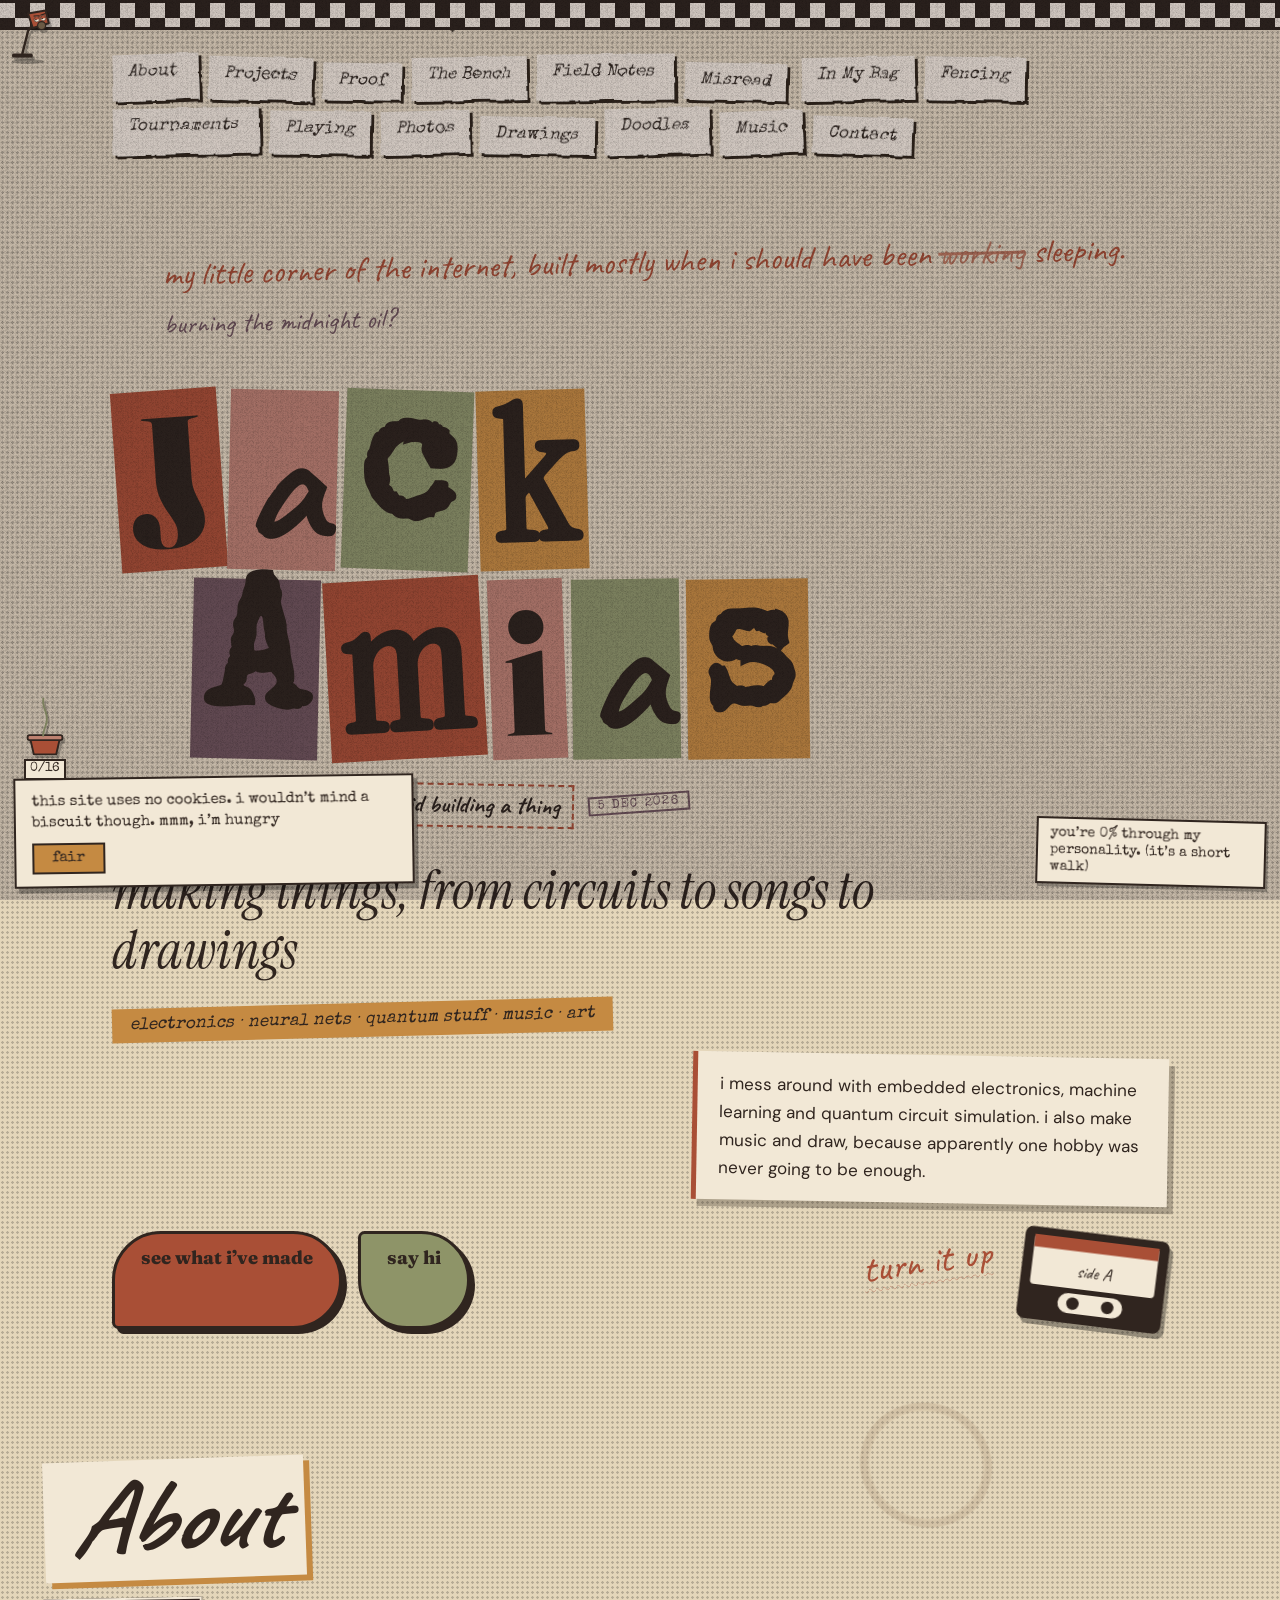
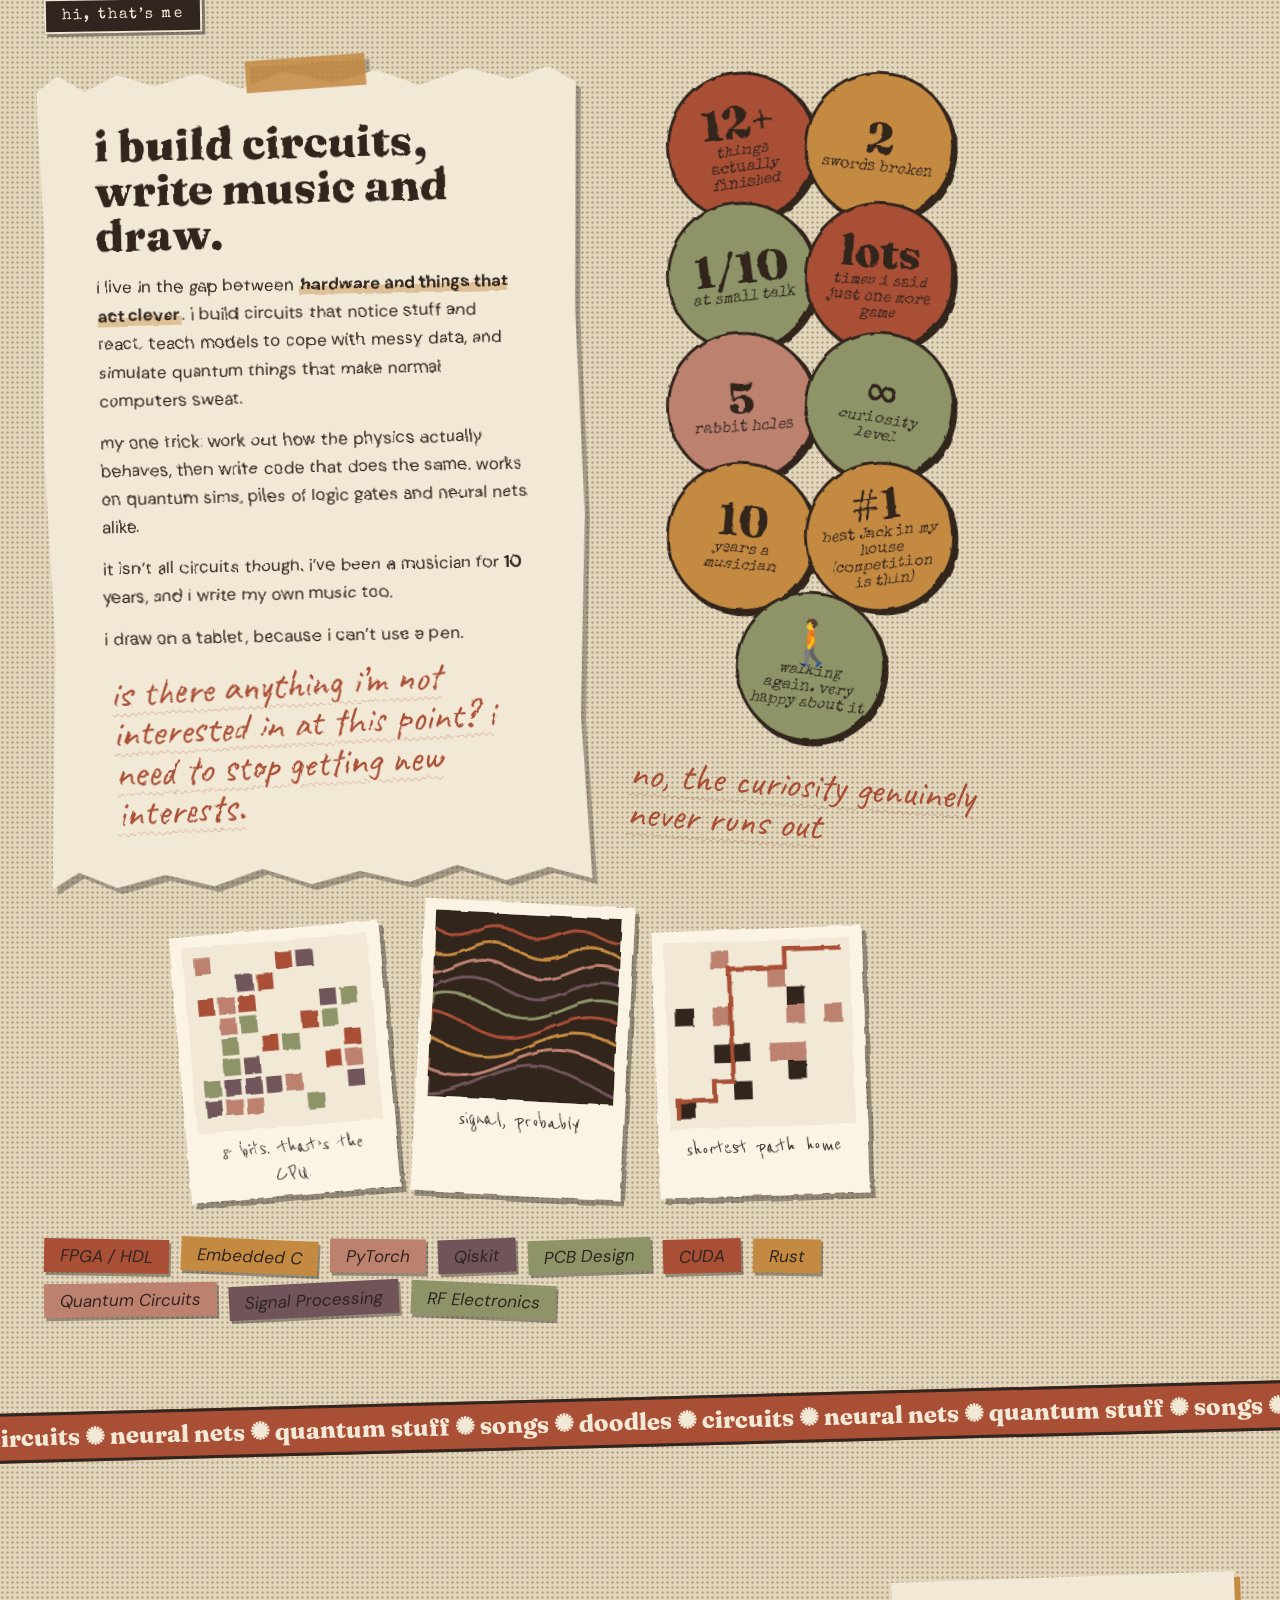
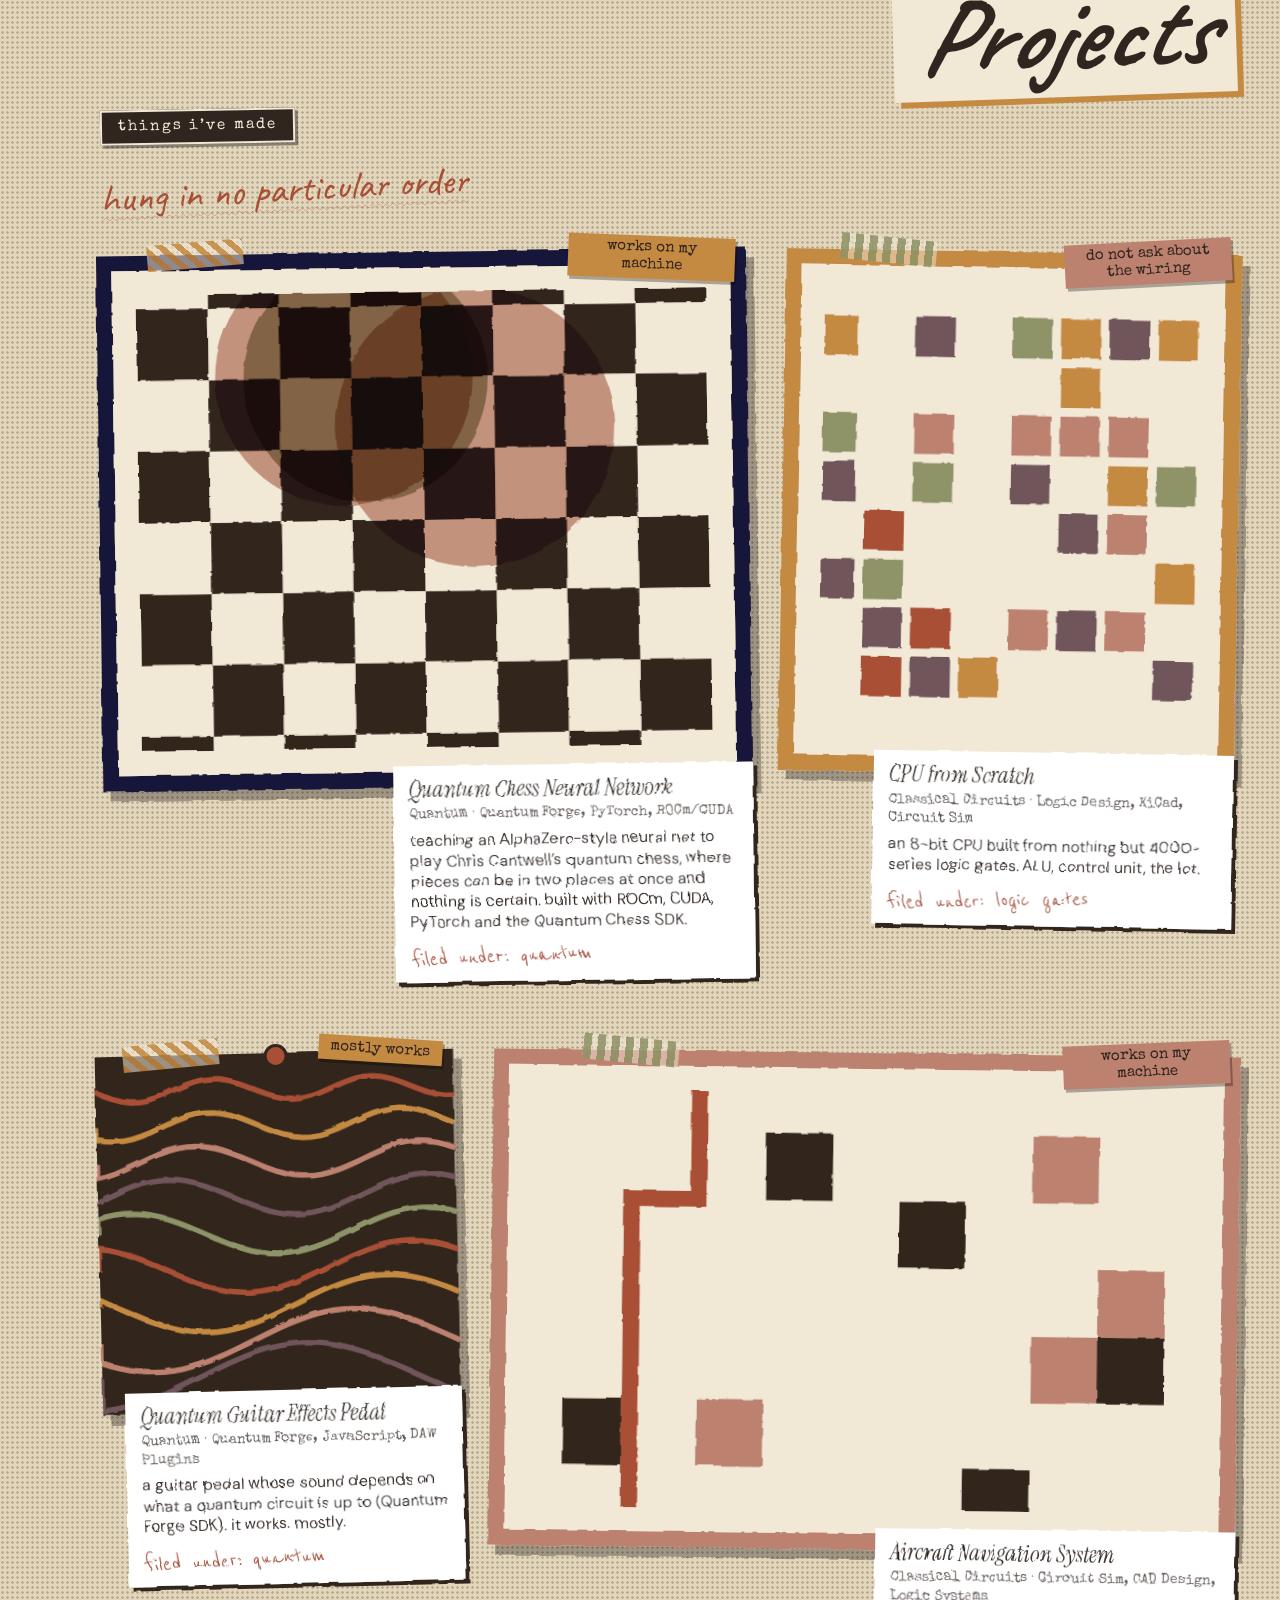
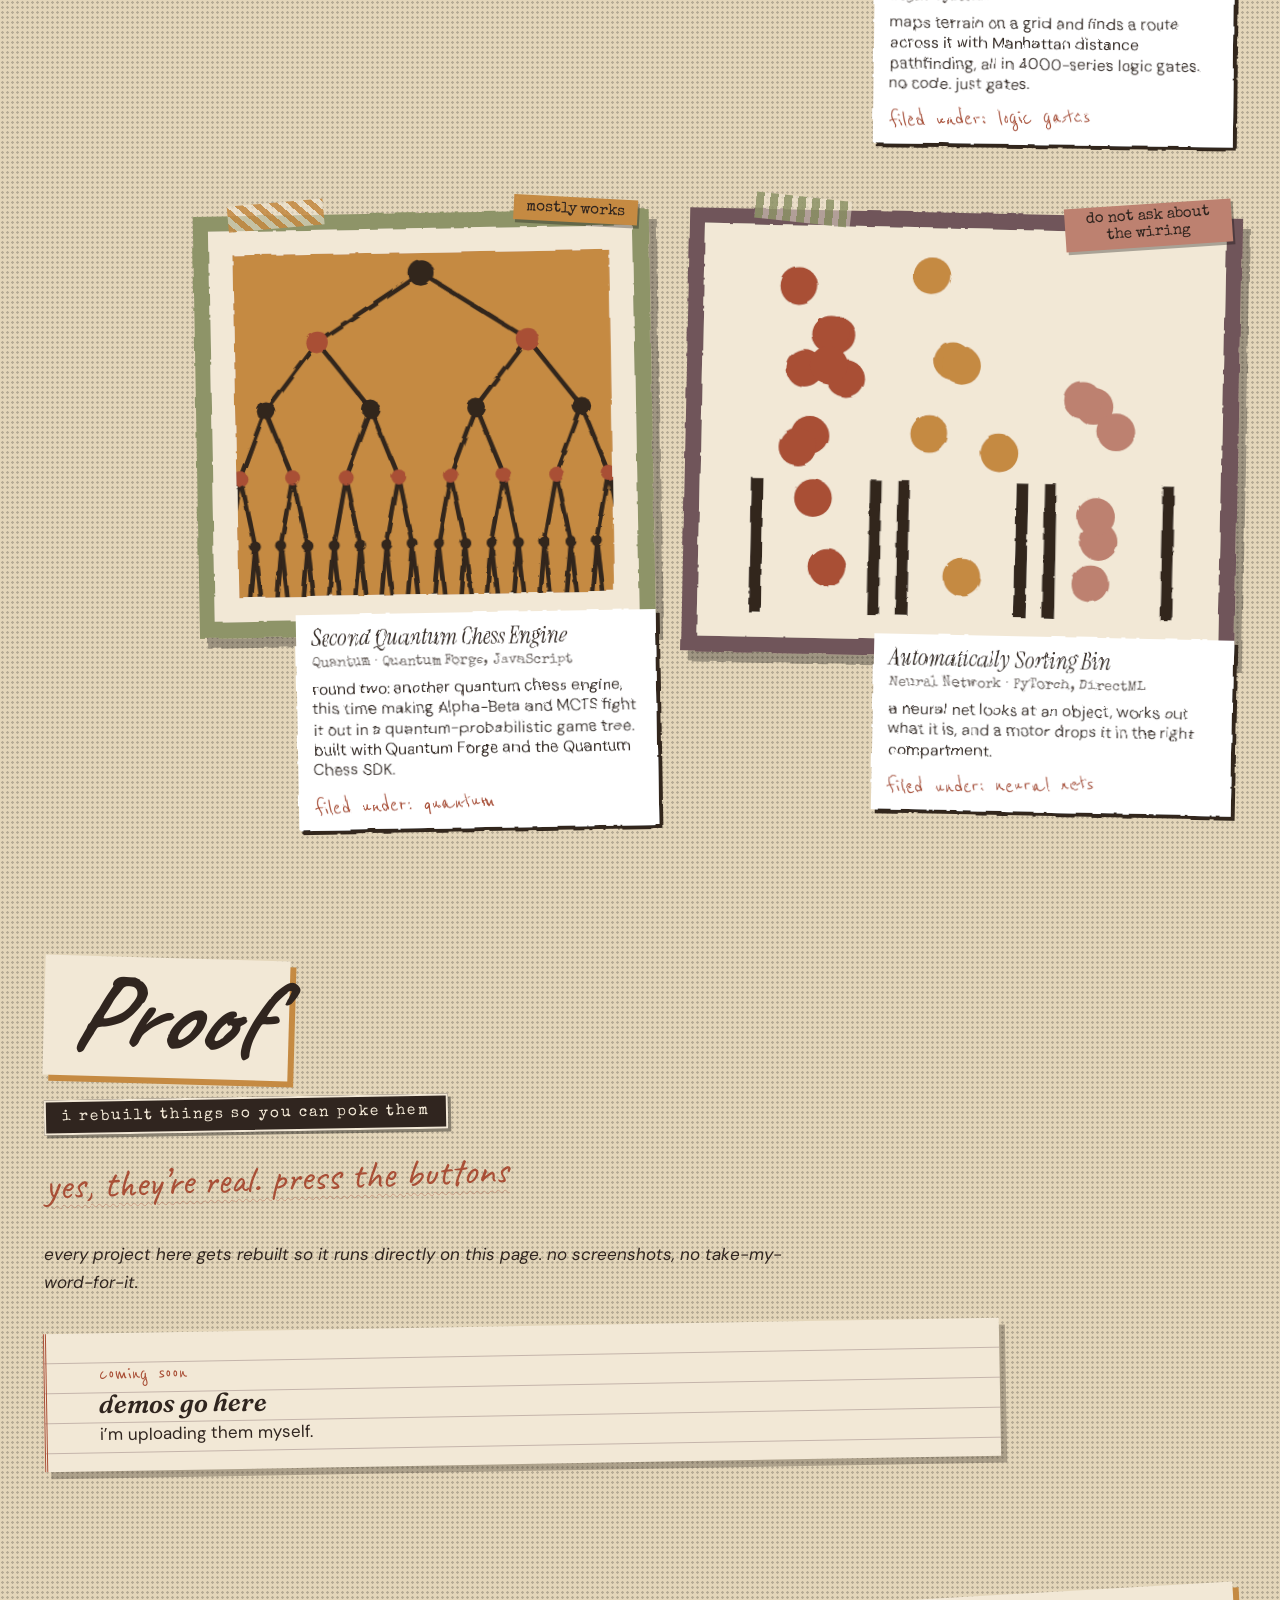
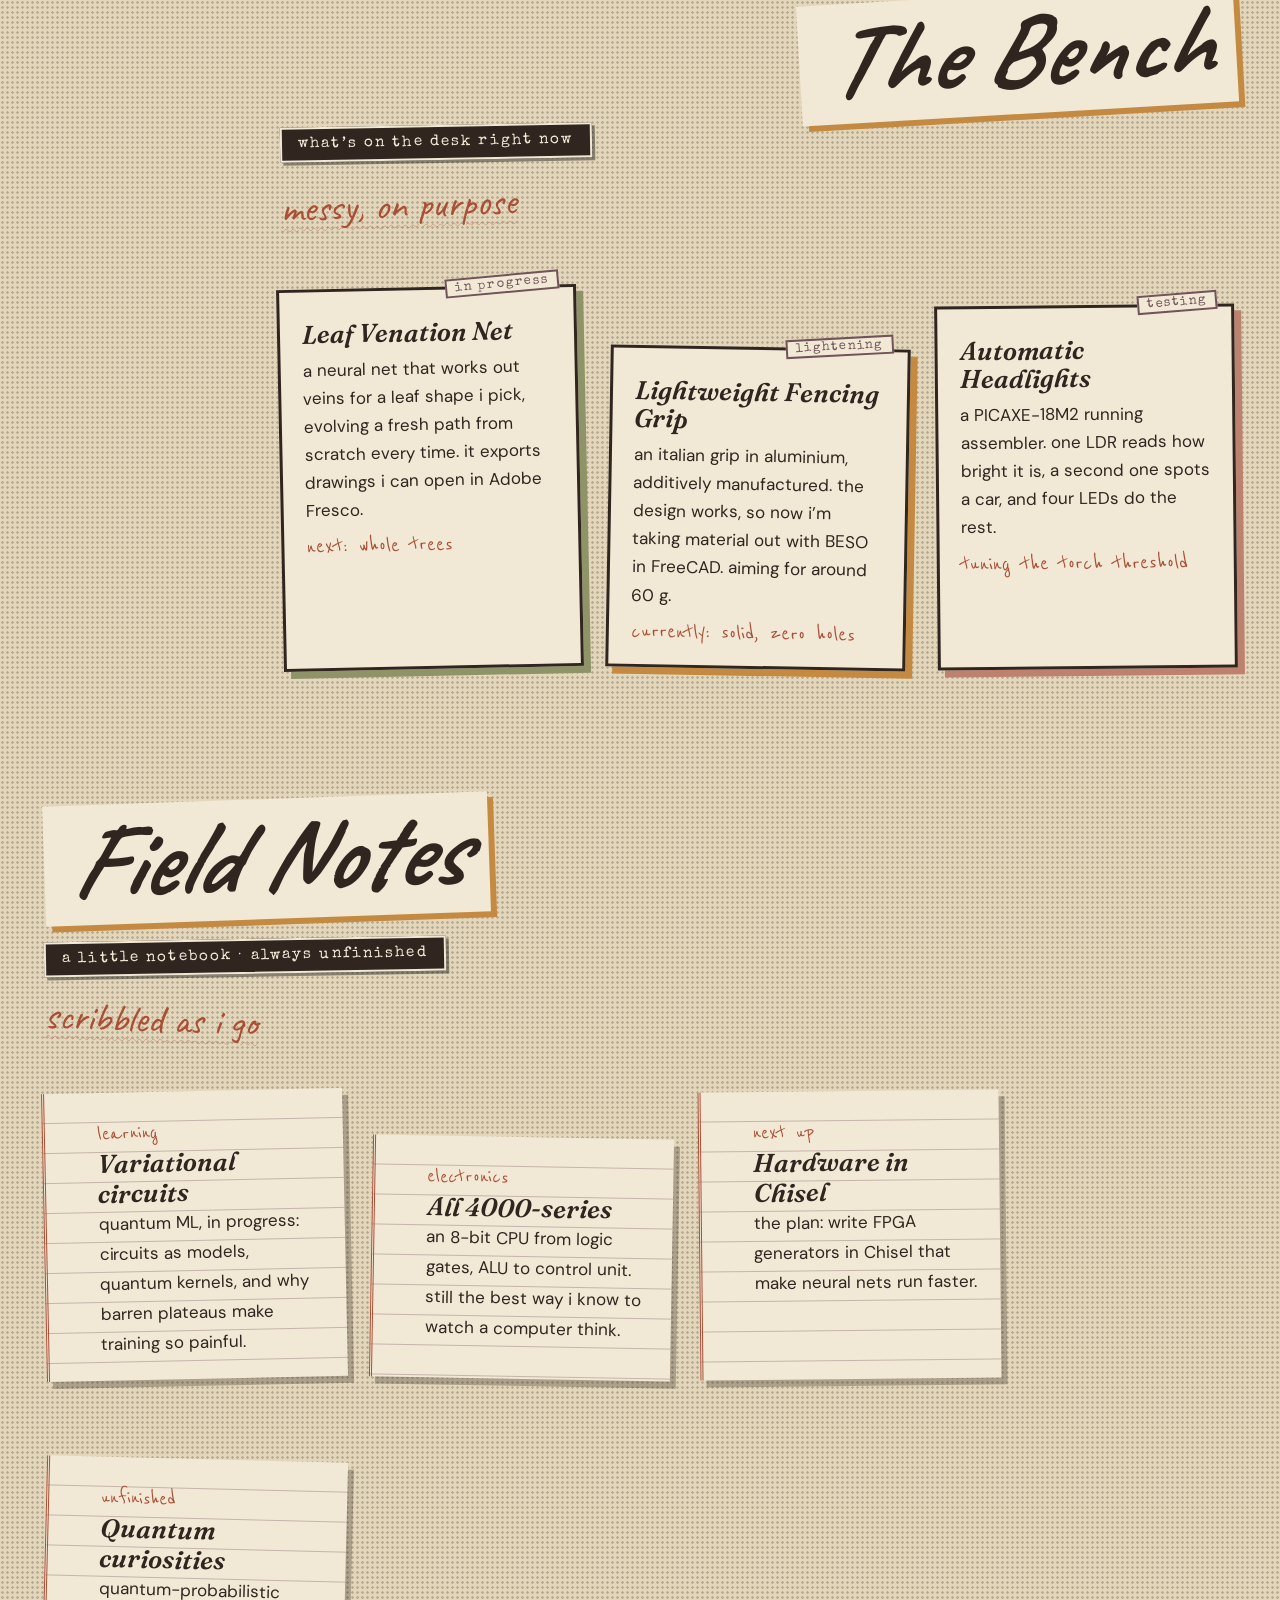
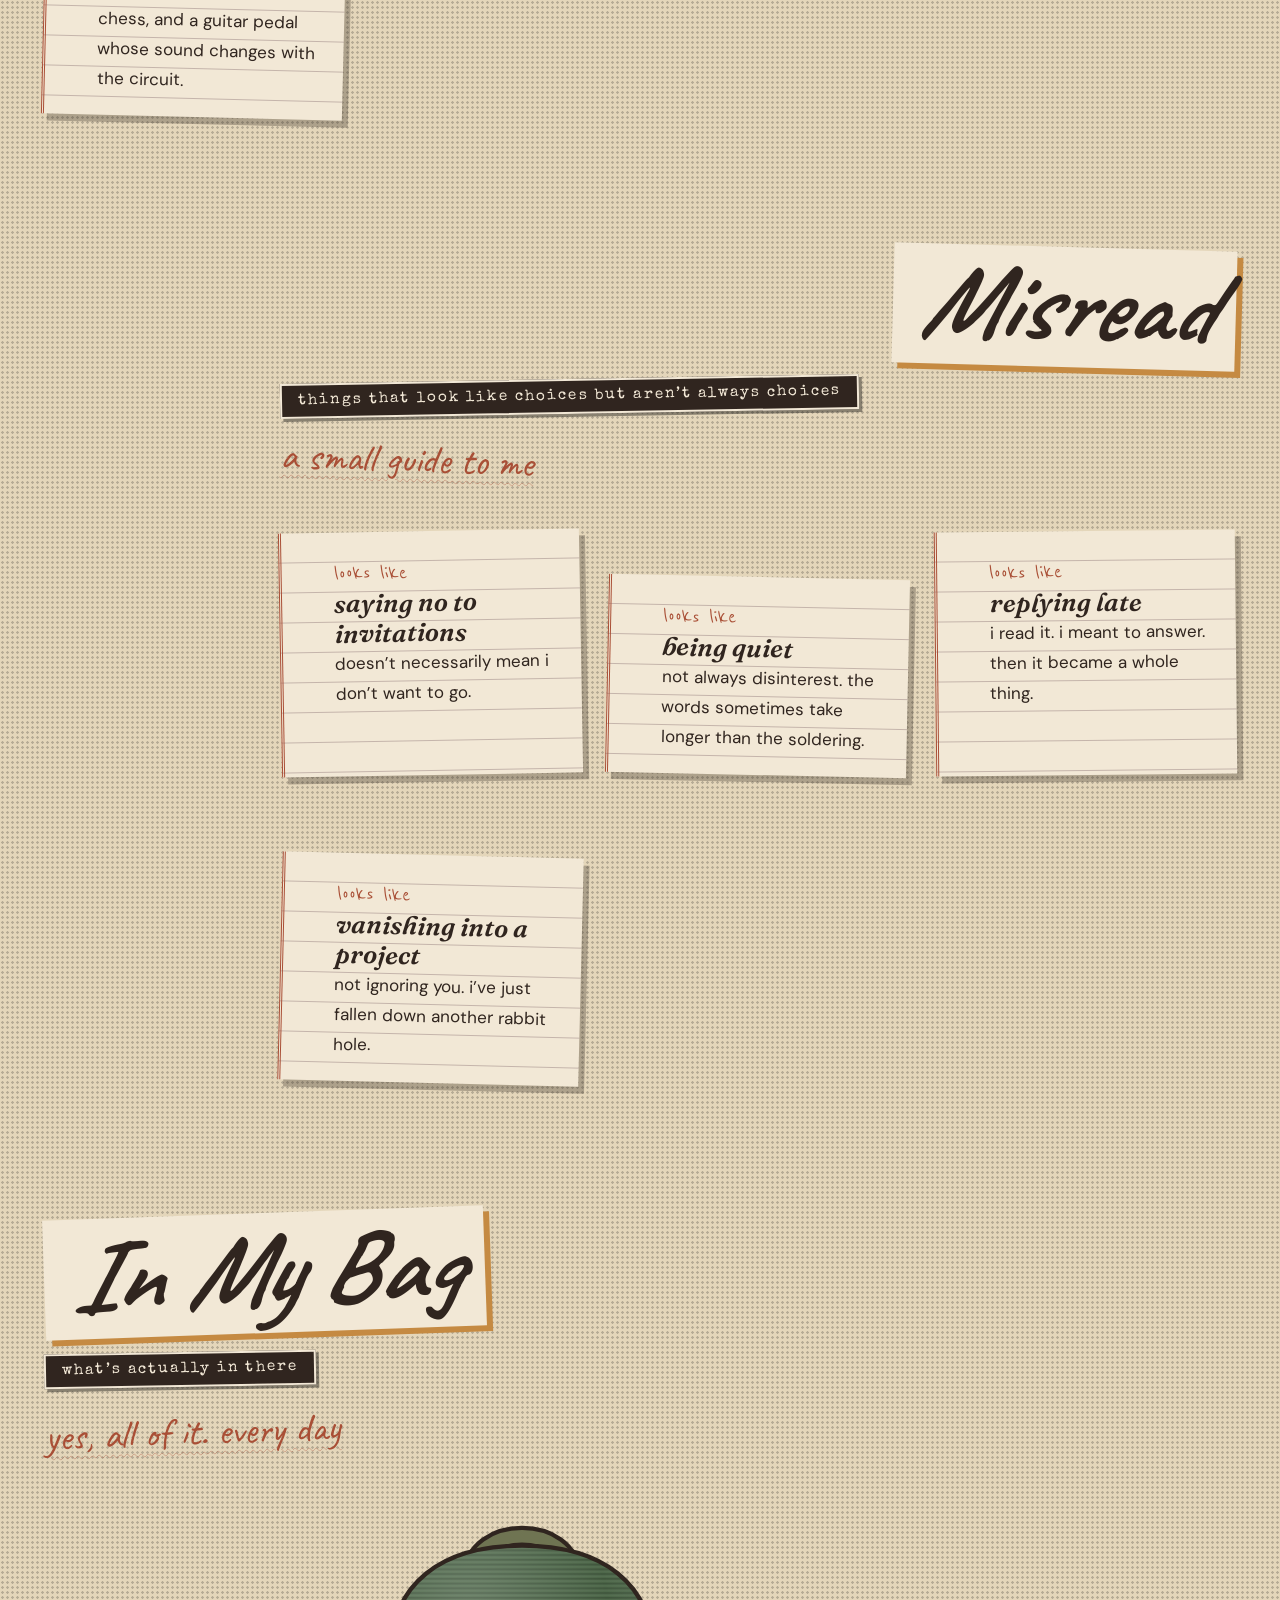
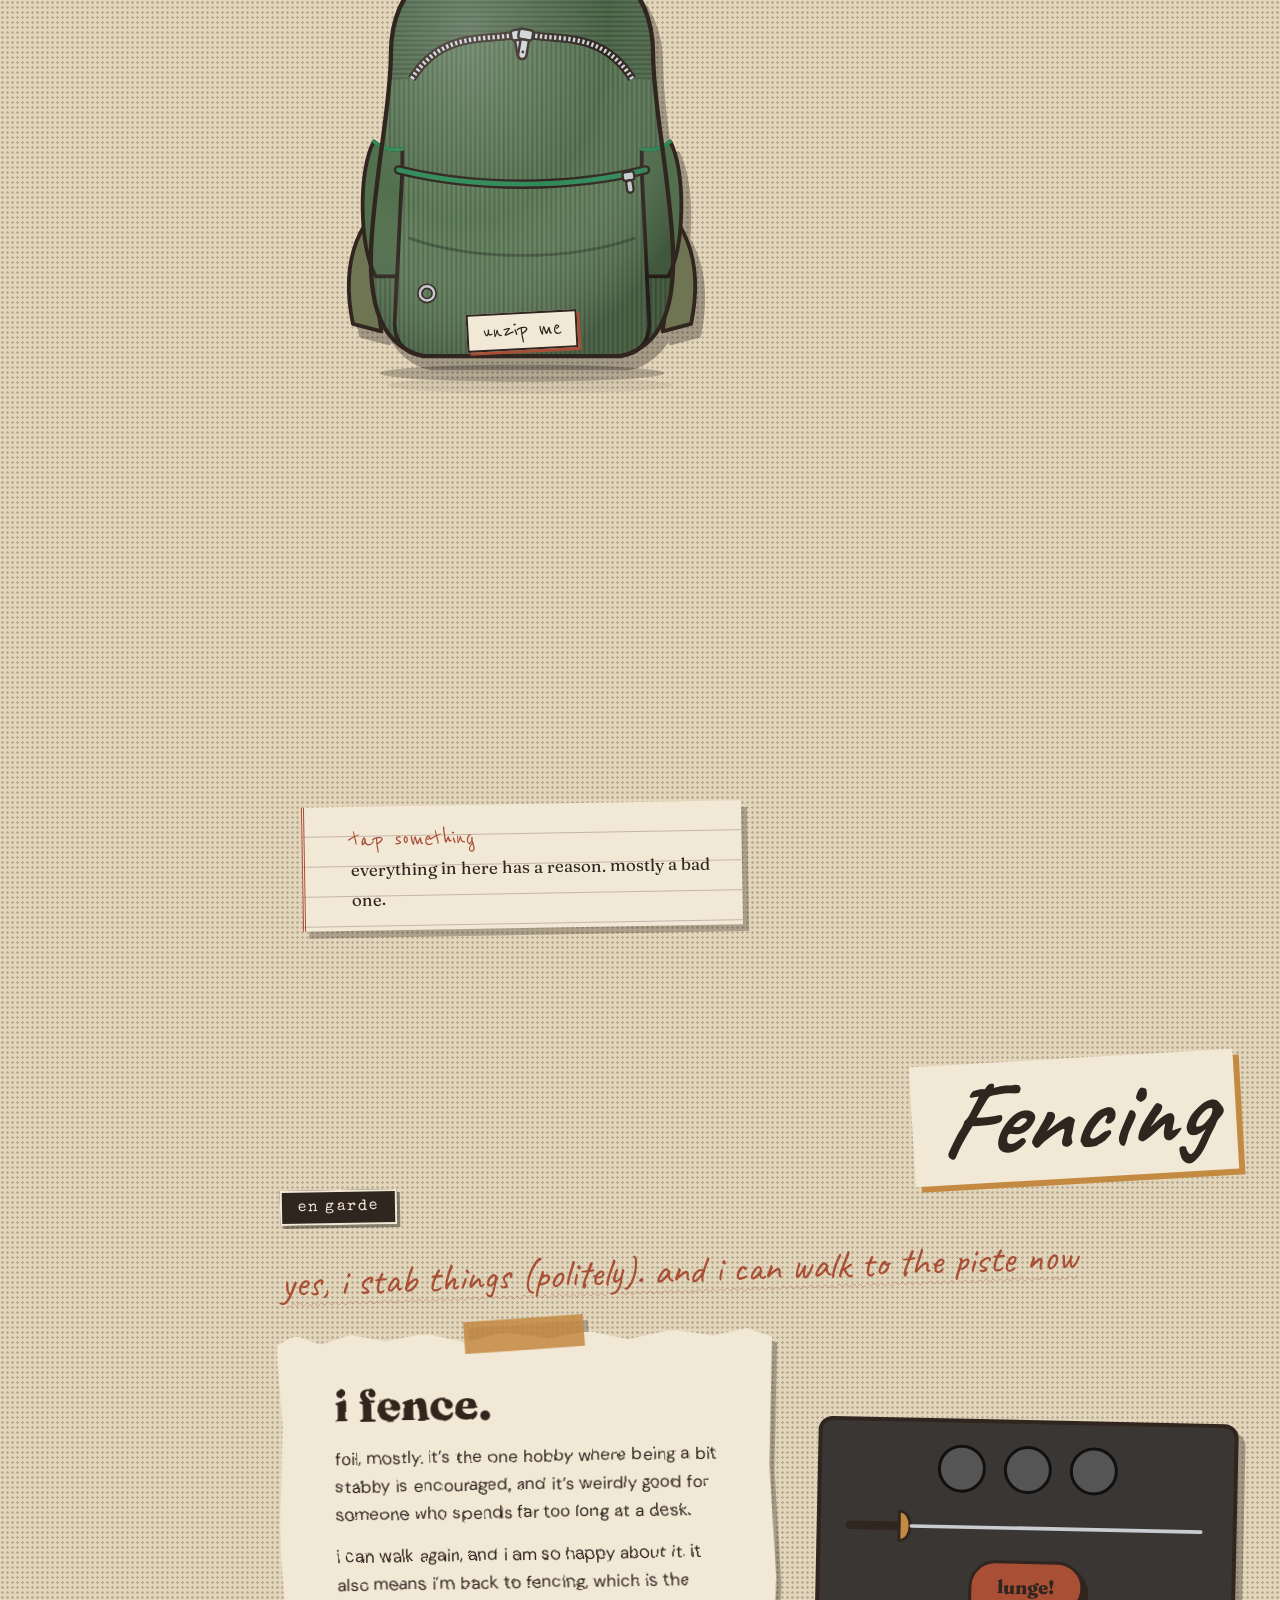
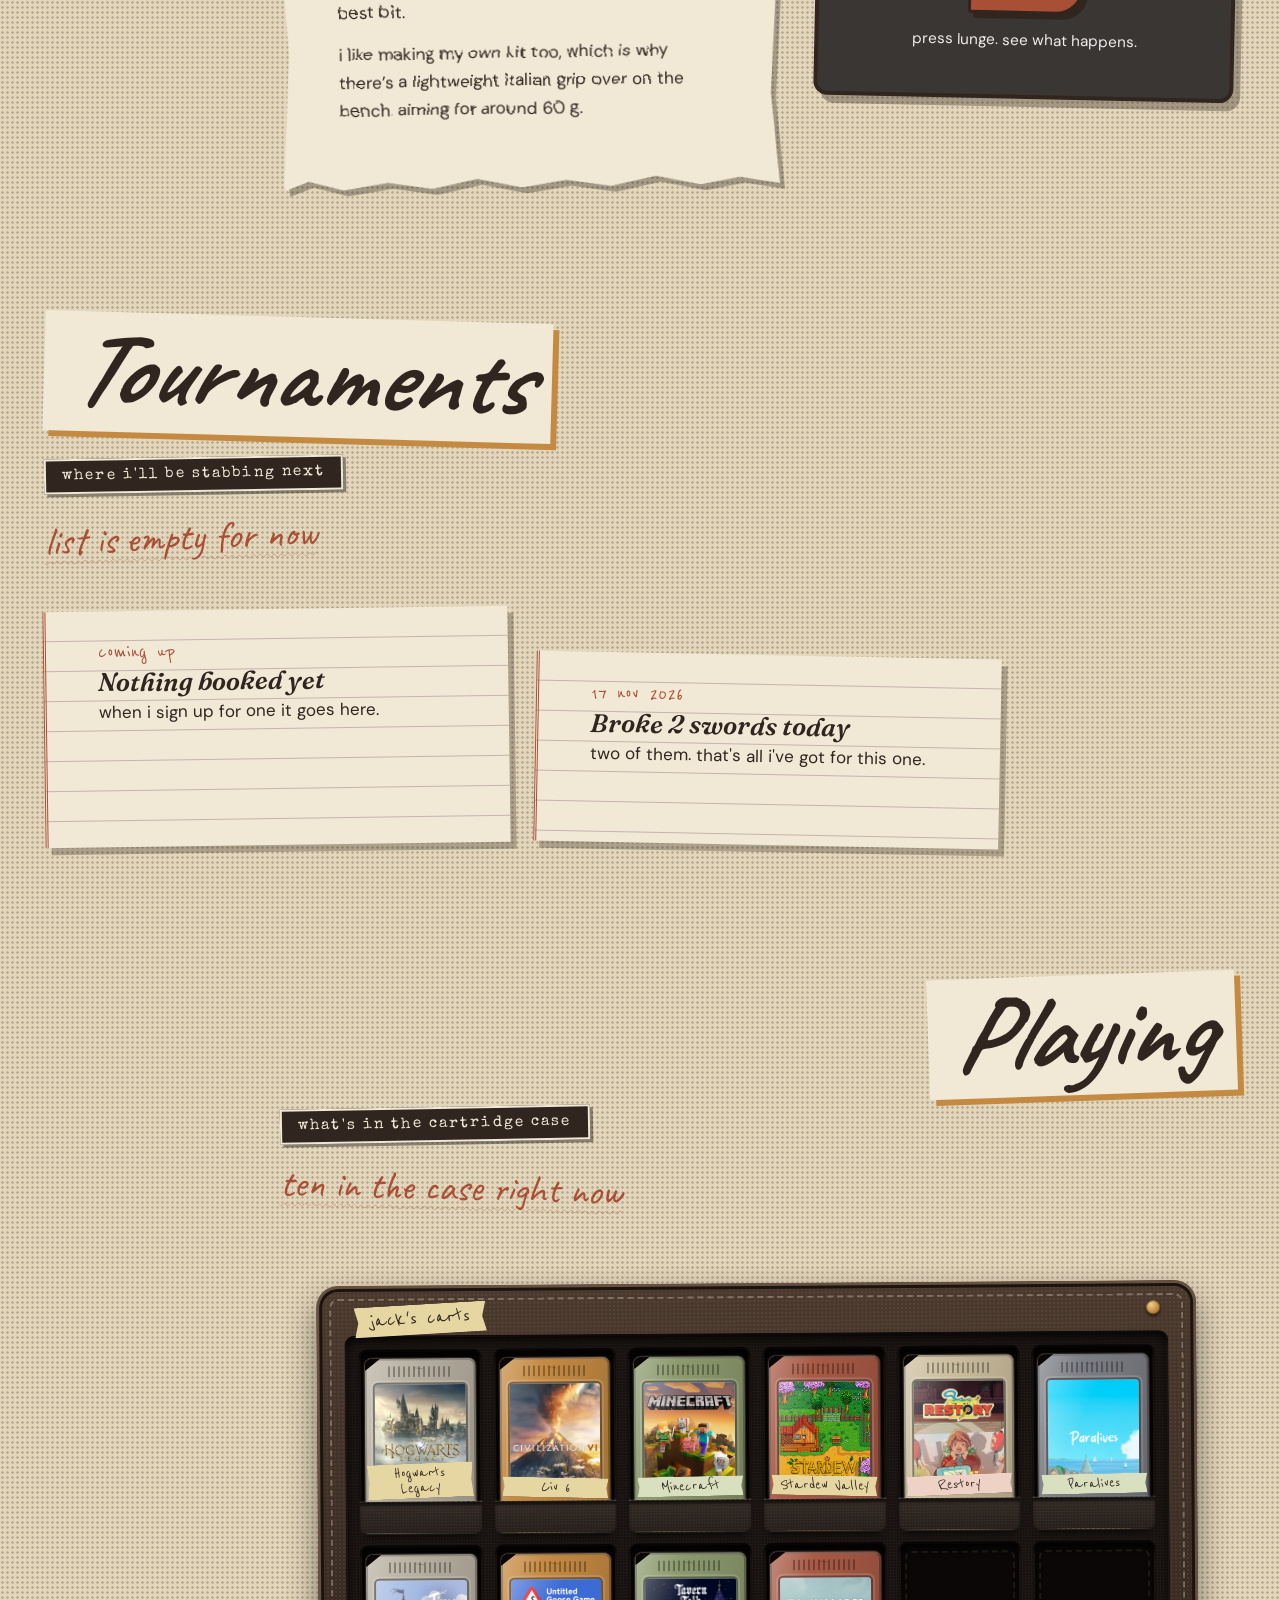
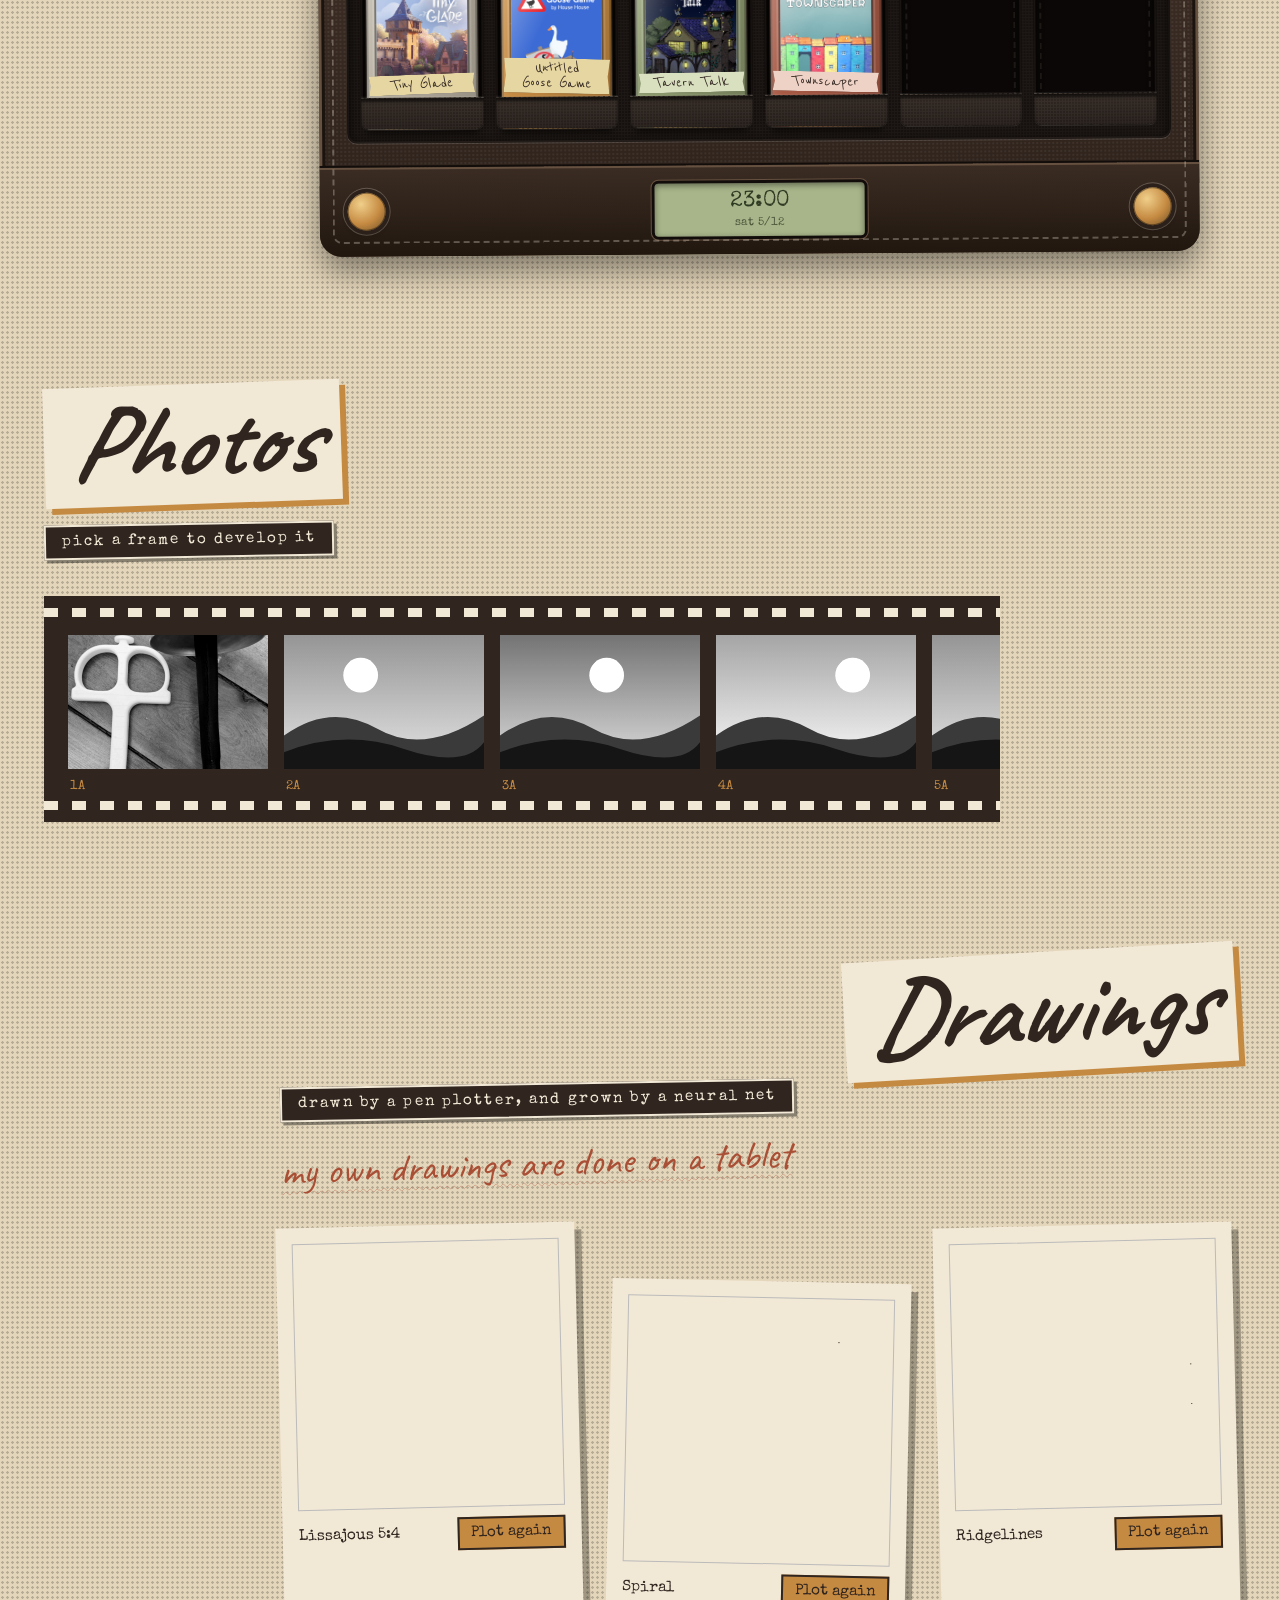
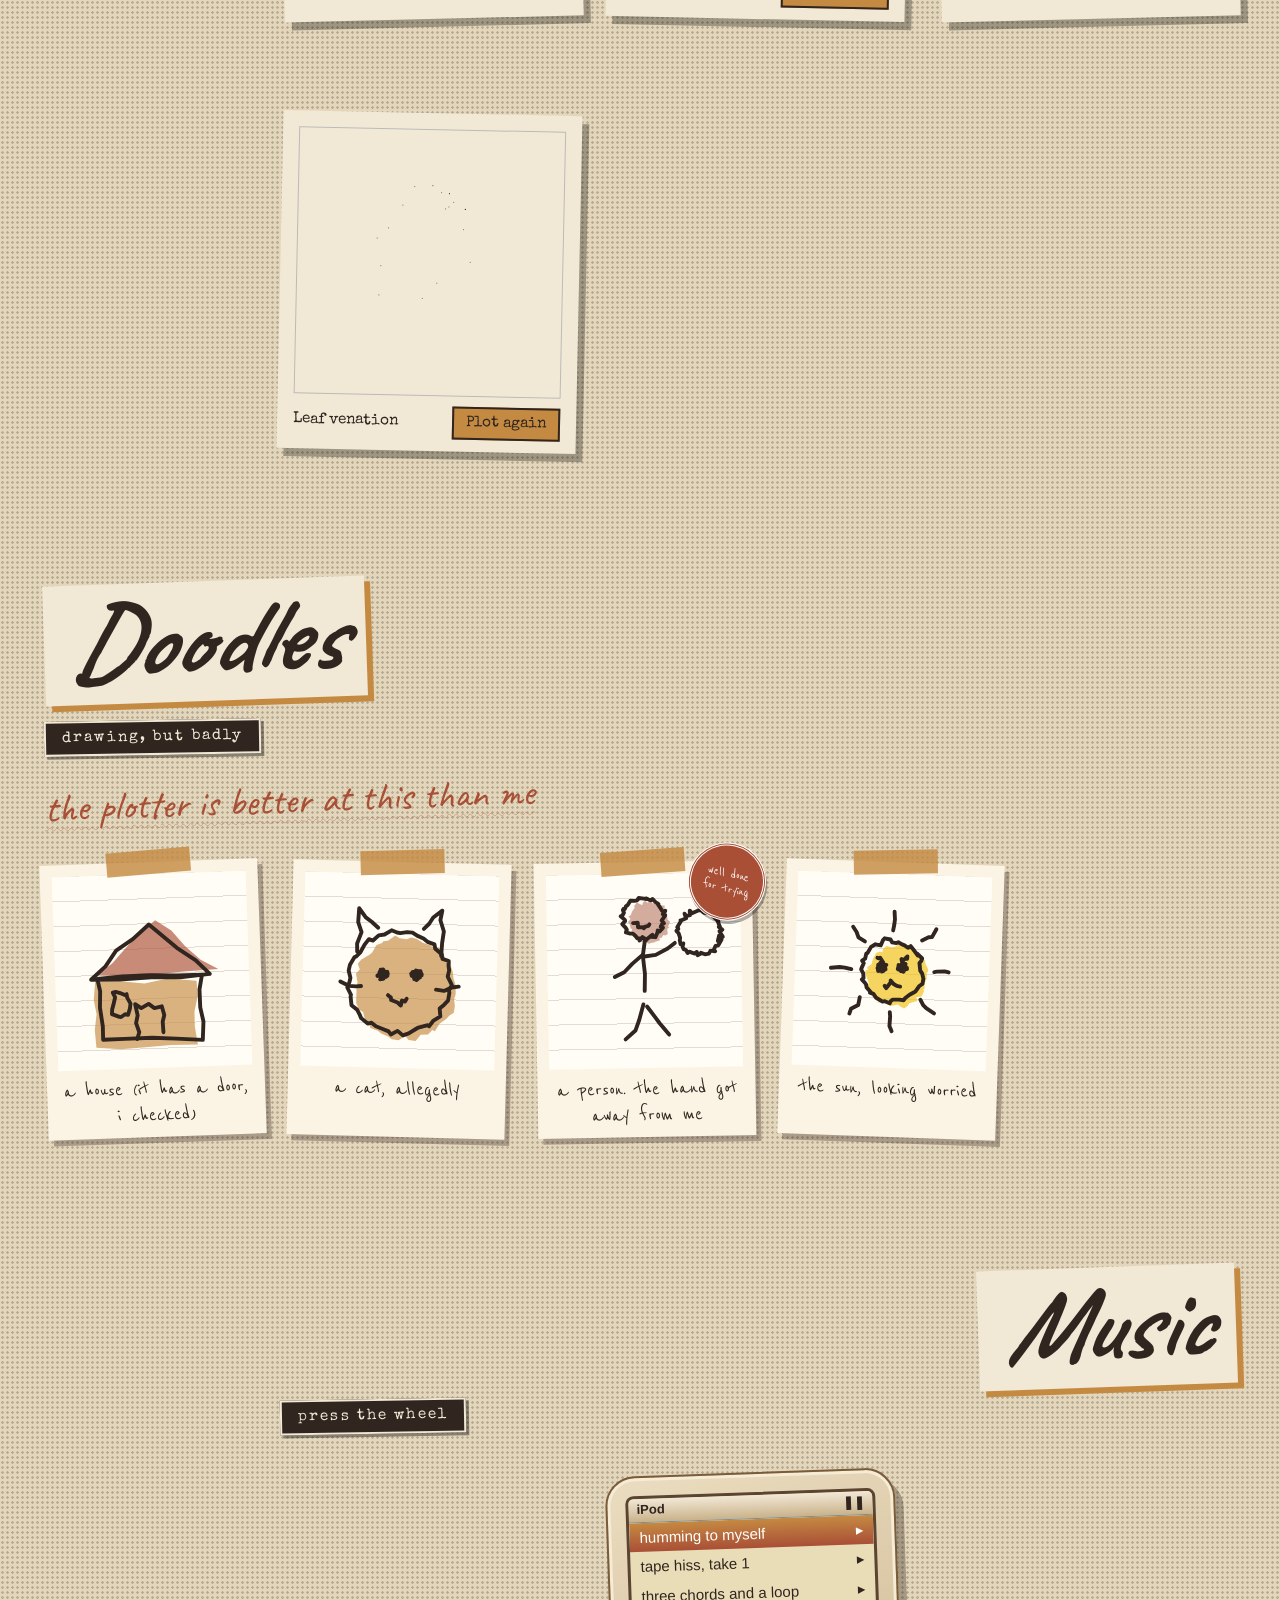
==== commit a24d5821: "Add files via upload" ====
--- a/index.html
+++ b/index.html
@@ -45,9 +45,43 @@
 <section class="rm" id="bag"><h2>In My Bag</h2><p class="cap">what’s actually in there</p><span class="note" style="--r:-2deg">yes, all of it. every day</span>
 <div class="bg" id="bg">
 <div class="bgs">
-<button class="bgb" id="bgb" type="button" aria-label="The bag. Press to unzip it and tip everything out"><img src="images/bag.png" alt="A dark green corduroy backpack" width="520" height="613" loading="lazy"><span class="bgh" id="bgh">unzip me</span></button>
+<button class="bgb" id="bgb" type="button" aria-label="The bag. Press to unzip it and tip everything out"><svg class="bgz" id="bgz" viewBox="0 0 400 490" aria-hidden="true" focusable="false">
+<defs>
+<clipPath id="bgbody"><path d="M200 26C285 26 338 66 338 140C338 190 352 250 358 330C364 408 346 448 304 458L96 458C54 448 36 408 42 330C48 250 62 190 62 140C62 66 115 26 200 26Z"/></clipPath>
+<pattern id="cordV" width="5" height="8" patternUnits="userSpaceOnUse"><rect x="0" width="1.7" height="8" fill="rgba(0,0,0,.17)"/><rect x="2.6" width="1" height="8" fill="rgba(255,255,255,.06)"/></pattern>
+<pattern id="cordH" width="8" height="5" patternUnits="userSpaceOnUse"><rect y="0" width="8" height="1.7" fill="rgba(0,0,0,.17)"/><rect y="2.6" width="8" height="1" fill="rgba(255,255,255,.06)"/></pattern>
+<radialGradient id="bgsheen" cx=".32" cy=".2" r=".85"><stop offset="0" stop-color="#fff" stop-opacity=".2"/><stop offset=".55" stop-color="#fff" stop-opacity="0"/><stop offset="1" stop-color="#000" stop-opacity=".22"/></radialGradient>
+<linearGradient id="bgin" x1="0" y1="0" x2="0" y2="1"><stop offset="0" stop-color="#0d0806"/><stop offset=".7" stop-color="#241812"/><stop offset="1" stop-color="#3a281c"/></linearGradient>
+</defs>
+<ellipse cx="200" cy="476" rx="150" ry="9" fill="rgba(0,0,0,.22)"/>
+<path d="M72 292C30 304 8 356 22 424L52 432C42 376 56 342 88 326Z" fill="#6f7452" stroke="#30251F" stroke-width="4" stroke-linejoin="round"/>
+<path d="M328 292C370 304 392 356 378 424L348 432C358 376 344 342 312 326Z" fill="#6f7452" stroke="#30251F" stroke-width="4" stroke-linejoin="round"/>
+<path d="M148 58C148 2 252 2 252 58" fill="none" stroke="#30251F" stroke-width="22" stroke-linecap="round"/><path d="M148 58C148 2 252 2 252 58" fill="none" stroke="#6f7452" stroke-width="13" stroke-linecap="round"/>
+<path d="M200 26C285 26 338 66 338 140C338 190 352 250 358 330C364 408 346 448 304 458L96 458C54 448 36 408 42 330C48 250 62 190 62 140C62 66 115 26 200 26Z" fill="#587553"/>
+<g clip-path="url(#bgbody)">
+<rect width="400" height="490" fill="url(#cordV)"/>
+<path d="M0 0H400V170L316 166C282 112 232 128 200 118C168 128 118 112 84 166L0 170Z" fill="#4c6648"/>
+<path d="M0 0H400V170L316 166C282 112 232 128 200 118C168 128 118 112 84 166L0 170Z" fill="url(#cordH)"/>
+</g>
+<path d="M44 232C28 262 28 340 46 374L74 374L74 240C62 242 52 240 44 232Z" fill="#52704d" stroke="#30251F" stroke-width="4" stroke-linejoin="round"/><path d="M44 232C52 240 62 242 74 240" fill="none" stroke="#2f8a58" stroke-width="4" stroke-linecap="round"/>
+<path d="M356 232C372 262 372 340 354 374L326 374L326 240C338 242 348 240 356 232Z" fill="#52704d" stroke="#30251F" stroke-width="4" stroke-linejoin="round"/><path d="M356 232C348 240 338 242 326 240" fill="none" stroke="#2f8a58" stroke-width="4" stroke-linecap="round"/>
+<path d="M74 262C150 280 250 280 326 262L334 424C334 448 318 458 298 458L102 458C82 458 66 448 66 424Z" fill="#5f7d59" stroke="#30251F" stroke-width="4" stroke-linejoin="round"/>
+<path d="M74 262C150 280 250 280 326 262L334 424C334 448 318 458 298 458L102 458C82 458 66 448 66 424Z" fill="url(#cordV)"/>
+<path d="M82 334C150 358 250 358 318 334" fill="none" stroke="rgba(0,0,0,.28)" stroke-width="3" stroke-linecap="round"/>
+<path d="M70 262C150 282 250 282 330 262" fill="none" stroke="#30251F" stroke-width="10" stroke-linecap="round"/><path d="M70 262C150 282 250 282 330 262" fill="none" stroke="#2f8a58" stroke-width="5" stroke-linecap="round"/>
+<g transform="translate(312 268) rotate(-8)"><rect x="-6" y="-4" width="12" height="9" rx="2.5" fill="#cfd3d8" stroke="#30251F" stroke-width="2.4"/><rect x="-3.4" y="5" width="6.8" height="13" rx="3.2" fill="#cfd3d8" stroke="#30251F" stroke-width="2.4"/></g>
+<g transform="translate(100 392)"><circle r="7.5" fill="none" stroke="#30251F" stroke-width="6"/><circle r="7.5" fill="none" stroke="#cfd3d8" stroke-width="2.6"/></g>
+<path class="bgmouth" id="bgm" fill="url(#bgin)" stroke="#30251F" stroke-width="3" stroke-linejoin="round" d=""/>
+<path class="zt" id="zlT" d=""/><path class="zk" id="zlK" d=""/><path class="zt" id="zrT" d=""/><path class="zk" id="zrK" d=""/>
+<path class="zt" id="zuT" d=""/><path class="zk" id="zuK" d=""/><path class="zt" id="zdT" d=""/><path class="zk" id="zdK" d=""/>
+<path id="bgarch" d="M84 166C118 112 168 128 200 118C232 128 282 112 316 166" fill="none" stroke="none"/>
+<g class="bgpull" id="bgp1"><rect x="-7.5" y="-5" width="15" height="11" rx="3" fill="#cfd3d8" stroke="#30251F" stroke-width="2.6"/><path d="M-4.4 6H4.4V22A4.4 4.4 0 0 1 -4.4 22Z" fill="#cfd3d8" stroke="#30251F" stroke-width="2.6" stroke-linejoin="round"/><circle cy="19" r="1.5" fill="#30251F"/></g>
+<g class="bgpull" id="bgp2"><rect x="-7.5" y="-5" width="15" height="11" rx="3" fill="#cfd3d8" stroke="#30251F" stroke-width="2.6"/><path d="M-4.4 6H4.4V22A4.4 4.4 0 0 1 -4.4 22Z" fill="#cfd3d8" stroke="#30251F" stroke-width="2.6" stroke-linejoin="round"/><circle cy="19" r="1.5" fill="#30251F"/></g>
+<path d="M200 26C285 26 338 66 338 140C338 190 352 250 358 330C364 408 346 448 304 458L96 458C54 448 36 408 42 330C48 250 62 190 62 140C62 66 115 26 200 26Z" fill="url(#bgsheen)" pointer-events="none"/>
+<path d="M200 26C285 26 338 66 338 140C338 190 352 250 358 330C364 408 346 448 304 458L96 458C54 448 36 408 42 330C48 250 62 190 62 140C62 66 115 26 200 26Z" fill="none" stroke="#30251F" stroke-width="4.5" stroke-linejoin="round" pointer-events="none"/>
+</svg><span class="bgh" id="bgh">unzip me</span></button>
 <div class="bgi">
-<button class="bi" type="button" data-i="surface" data-n="does everything. drawing, notes, coding, being carried about. the most expensive thing in the bag and the one i trust least with the zip." style="--x:4%;--y:6%;--r:-5deg;--d:0ms" aria-pressed="false"><svg viewBox="0 0 120 84" aria-hidden="true" focusable="false"><rect x="6" y="6" width="108" height="72" rx="7" fill="#4b4540" stroke="#30251F" stroke-width="3" stroke-linejoin="round" stroke-linecap="round"/><rect x="13" y="13" width="94" height="58" rx="2" fill="#E9DFC9" stroke="#30251F" stroke-width="3" stroke-linejoin="round" stroke-linecap="round"/><path d="M24 30h40M24 40h58M24 50h30" fill="none" stroke="#30251F" stroke-width="3" stroke-linejoin="round" stroke-linecap="round"/><circle cx="60" cy="9.5" r="1.6" fill="#30251F"/></svg><span class="bl">Surface Pro 6</span></button>
+<button class="bi" type="button" data-i="surface" data-n="i paid £20 for it. it does everything: drawing, notes, being carried about. best £20 i’ve ever spent." style="--x:4%;--y:6%;--r:-5deg;--d:0ms" aria-pressed="false"><svg viewBox="0 0 120 84" aria-hidden="true" focusable="false"><rect x="6" y="6" width="108" height="72" rx="7" fill="#4b4540" stroke="#30251F" stroke-width="3" stroke-linejoin="round" stroke-linecap="round"/><rect x="13" y="13" width="94" height="58" rx="2" fill="#E9DFC9" stroke="#30251F" stroke-width="3" stroke-linejoin="round" stroke-linecap="round"/><path d="M24 30h40M24 40h58M24 50h30" fill="none" stroke="#30251F" stroke-width="3" stroke-linejoin="round" stroke-linecap="round"/><circle cx="60" cy="9.5" r="1.6" fill="#30251F"/></svg><span class="bl">Surface Pro 6</span></button>
 <button class="bi" type="button" data-i="pen" data-n="it’s meant to click onto the side of the Surface. it mostly lives at the bottom of the bag instead." style="--x:60%;--y:3%;--r:6deg;--d:70ms" aria-pressed="false"><svg viewBox="0 0 130 40" aria-hidden="true" focusable="false"><g transform="rotate(-8 65 20)"><rect x="6" y="13" width="112" height="14" rx="7" fill="#d7dade" stroke="#30251F" stroke-width="3" stroke-linejoin="round" stroke-linecap="round"/><path d="M118 13l8 7-8 7z" fill="#30251F" stroke="#30251F" stroke-width="3" stroke-linejoin="round" stroke-linecap="round"/><rect x="30" y="9" width="3" height="22" fill="#30251F"/></g></svg><span class="bl">Surface Pen</span></button>
 <button class="bi" type="button" data-i="calc" data-n="a graphing calculator, with colour. i’m a bit too fond of it. exams don’t know how lucky they are." style="--x:76%;--y:3%;--r:5deg;--d:140ms" aria-pressed="false"><svg viewBox="0 0 80 110" aria-hidden="true" focusable="false"><rect x="6" y="4" width="68" height="102" rx="9" fill="#3b3733" stroke="#30251F" stroke-width="3" stroke-linejoin="round" stroke-linecap="round"/><rect x="13" y="11" width="54" height="34" rx="3" fill="#BFD8C4" stroke="#30251F" stroke-width="3" stroke-linejoin="round" stroke-linecap="round"/><path d="M20 22h24M20 31h38" fill="none" stroke="#30251F" stroke-width="3" stroke-linejoin="round" stroke-linecap="round"/><g fill="#C58A42" stroke="#30251F" stroke-width="2"><circle cx="20" cy="58" r="4.5"/><circle cx="34" cy="58" r="4.5"/><circle cx="48" cy="58" r="4.5"/><circle cx="62" cy="58" r="4.5"/><circle cx="20" cy="72" r="4.5"/><circle cx="34" cy="72" r="4.5"/><circle cx="48" cy="72" r="4.5"/><circle cx="62" cy="72" r="4.5"/><circle cx="20" cy="86" r="4.5"/><circle cx="34" cy="86" r="4.5"/><circle cx="48" cy="86" r="4.5"/><circle cx="62" cy="86" r="4.5"/></g></svg><span class="bl">Casio fx-CG100</span></button>
 <button class="bi" type="button" data-i="kindle" data-n="for when i want a book that doesn’t weigh anything. the only book in the bag that doesn’t hurt my back." style="--x:2%;--y:40%;--r:4deg;--d:210ms" aria-pressed="false"><svg viewBox="0 0 84 110" aria-hidden="true" focusable="false"><rect x="6" y="4" width="72" height="102" rx="7" fill="#2e2a27" stroke="#30251F" stroke-width="3" stroke-linejoin="round" stroke-linecap="round"/><rect x="13" y="11" width="58" height="82" rx="2" fill="#E9E4D8" stroke="#30251F" stroke-width="3" stroke-linejoin="round" stroke-linecap="round"/><path d="M20 24h44M20 33h44M20 42h36M20 55h44M20 64h40M20 73h30" fill="none" stroke="#30251F" stroke-width="2.4" stroke-linecap="round"/><circle cx="42" cy="99" r="2.4" fill="#6b645d"/></svg><span class="bl">Kindle</span></button>
--- a/css/style.css
+++ b/css/style.css
@@ -1061,13 +1061,13 @@
 .bg{position:relative}
 .bgs{position:relative;height:clamp(760px,84vw,900px)}
 .bgb{position:absolute;left:50%;top:3%;transform:translateX(-50%);width:clamp(260px,34vw,380px);padding:0;border:0;background:none;cursor:pointer;z-index:2;font:inherit;color:inherit}
-.bgb img{display:block;width:100%;height:auto;filter:drop-shadow(8px 12px 0 rgba(0,0,0,.28));transform-origin:50% 100%;transition:transform .4s cubic-bezier(.3,1.6,.5,1)}
-.bgb:hover img{transform:rotate(-2deg) scale(1.02)}
-.bg.wob .bgb img{animation:bgwob .5s ease-out}
+.bgb svg{display:block;width:100%;height:auto;filter:drop-shadow(8px 12px 0 rgba(0,0,0,.28));transform-origin:50% 100%;transition:transform .4s cubic-bezier(.3,1.6,.5,1)}
+.bgb:hover svg{transform:rotate(-2deg) scale(1.02)}
+.bg.wob .bgb svg{animation:bgwob .5s ease-out}
 @keyframes bgwob{0%{transform:scale(1,1)}25%{transform:scale(1.07,.9)}50%{transform:scale(.95,1.07)}75%{transform:scale(1.03,.97)}100%{transform:scale(1,1)}}
 .bgh{position:absolute;left:50%;bottom:8%;transform:translateX(-50%) rotate(-3deg);background:var(--paper);color:var(--ink);border:2px solid var(--ink);padding:2px 14px;font:400 1.7rem/1.1 "Reenie Beanie",cursive;box-shadow:3px 3px 0 var(--hot);white-space:nowrap;pointer-events:none}
 .bgi{position:absolute;inset:0;pointer-events:none}
-.bi{position:absolute;left:var(--x);top:var(--y);transform:rotate(var(--r));background:none;border:0;padding:6px;margin:0;cursor:pointer;display:flex;flex-direction:column;align-items:center;gap:4px;color:var(--ink);font:inherit;pointer-events:auto;z-index:1;transition:transform .75s cubic-bezier(.3,1.5,.5,1) var(--d,0ms),opacity .3s var(--d,0ms)}
+.bi{position:absolute;left:var(--x);top:var(--y);transform:rotate(var(--r));background:none;border:0;padding:6px;margin:0;cursor:pointer;display:flex;flex-direction:column;align-items:center;gap:4px;color:var(--ink);font:inherit;pointer-events:auto;z-index:3;transition:transform .75s cubic-bezier(.3,1.5,.5,1) var(--d,0ms),opacity .3s var(--d,0ms)}
 .bi svg{display:block;width:var(--w,120px);height:auto;filter:drop-shadow(4px 5px 0 rgba(0,0,0,.28));transition:transform .25s}
 .bi[data-i=surface]{--w:200px}.bi[data-i=pen]{--w:150px}.bi[data-i=calc]{--w:96px}.bi[data-i=kindle]{--w:100px}.bi[data-i=classbooks]{--w:160px}.bi[data-i=autism]{--w:104px}.bi[data-i=grip]{--w:180px}.bi[data-i=file]{--w:180px}.bi[data-i=charger]{--w:160px}.bi[data-i=wires]{--w:150px}.bi[data-i=paper]{--w:140px}
 .bi .bl{color:var(--ink);background:var(--paper);border:2px solid var(--ink);padding:0 9px;font:400 1.35rem/1.2 "Reenie Beanie",cursive;white-space:nowrap;box-shadow:2px 2px 0 rgba(0,0,0,.3)}
@@ -1088,4 +1088,9 @@
   .bi svg{width:min(var(--w,120px),38vw)}
   .bg.packed .bi{transform:translateY(-60px) scale(.3)}
 }
-@media (prefers-reduced-motion:reduce){.bi,.bi svg,.bgb img{transition:none}.bg.wob .bgb img{animation:none}}
+@media (prefers-reduced-motion:reduce){.bi,.bi svg,.bgb img{transition:none}.bg.wob .bgb svg{animation:none}}
+
+/* the drawn bag's zip: tape + teeth, pulls ride along the arch (positions set from bag.js) */
+.bgz .zt{fill:none;stroke:#30251F;stroke-width:9;stroke-linecap:butt;stroke-linejoin:round}
+.bgz .zk{fill:none;stroke:#cfd3d8;stroke-width:4.6;stroke-dasharray:2.4 2.6;stroke-linejoin:round}
+.bgz .bgpull{transform-box:view-box}
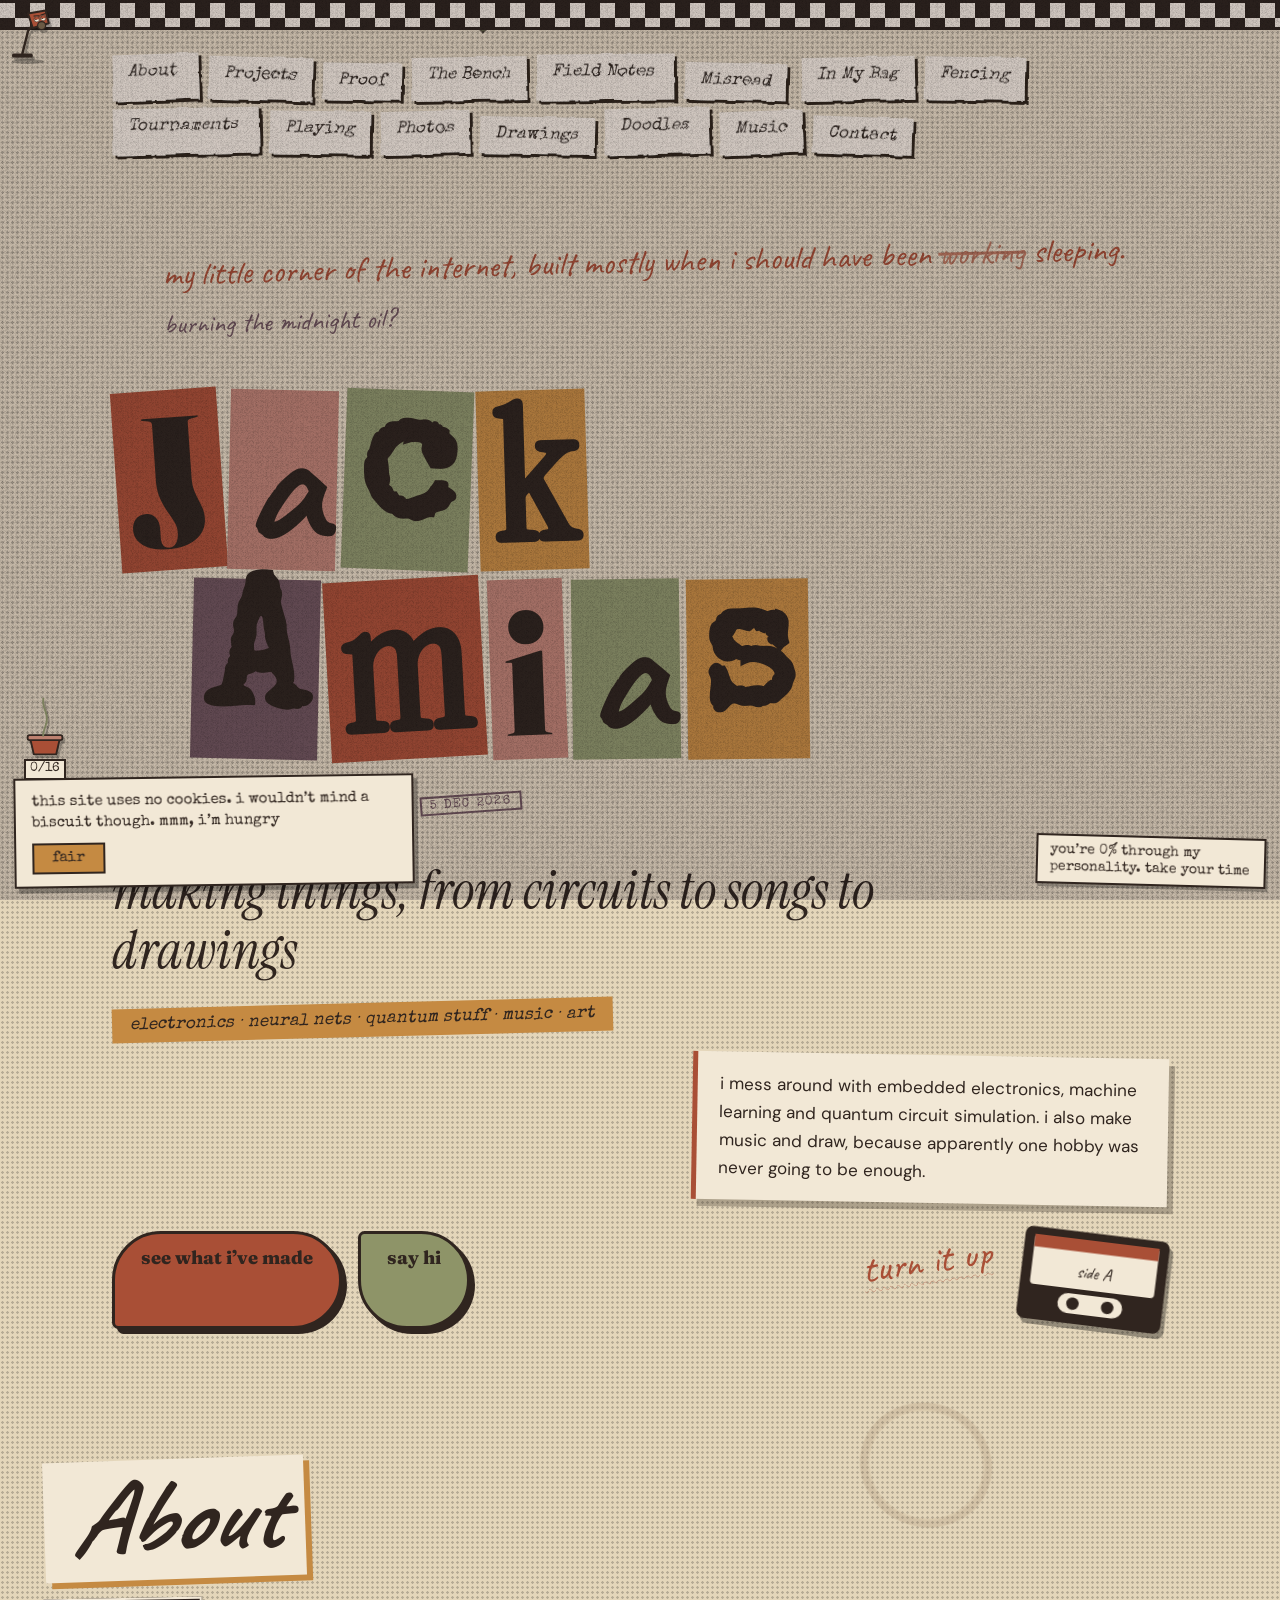
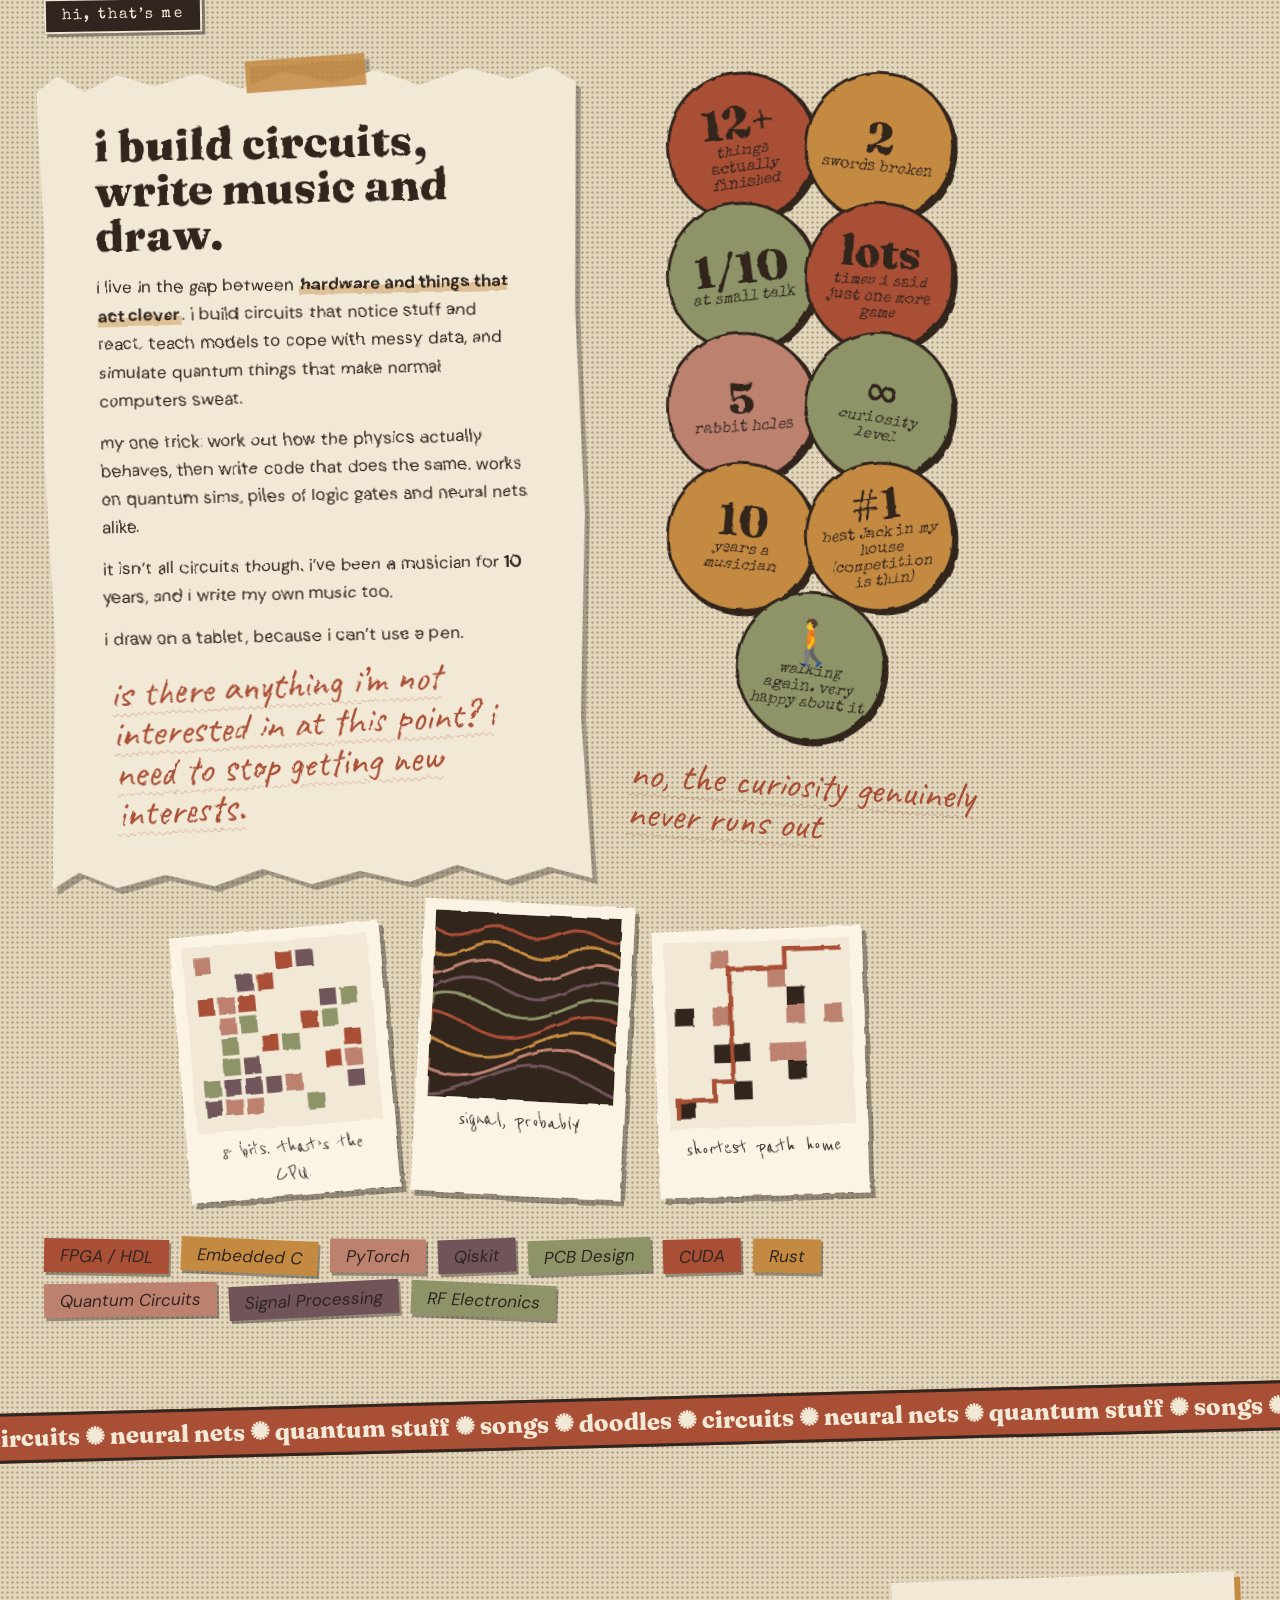
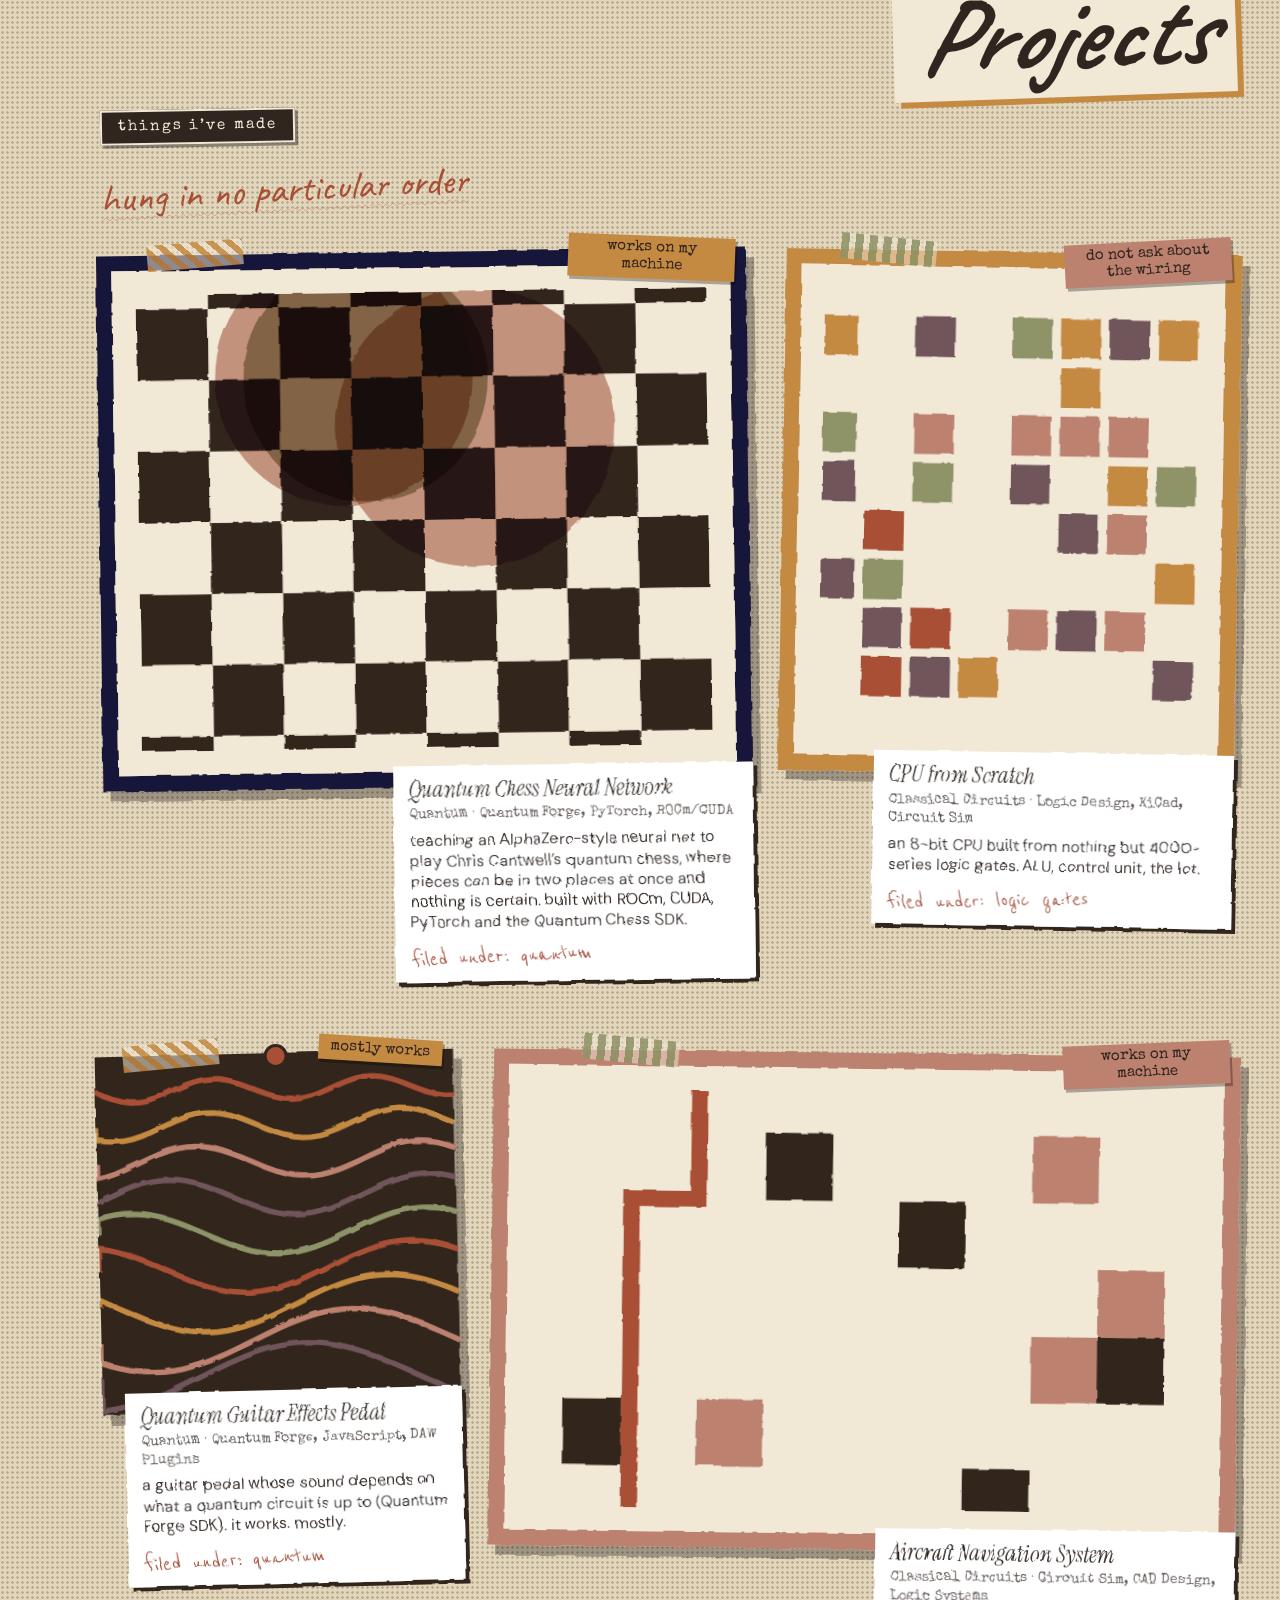
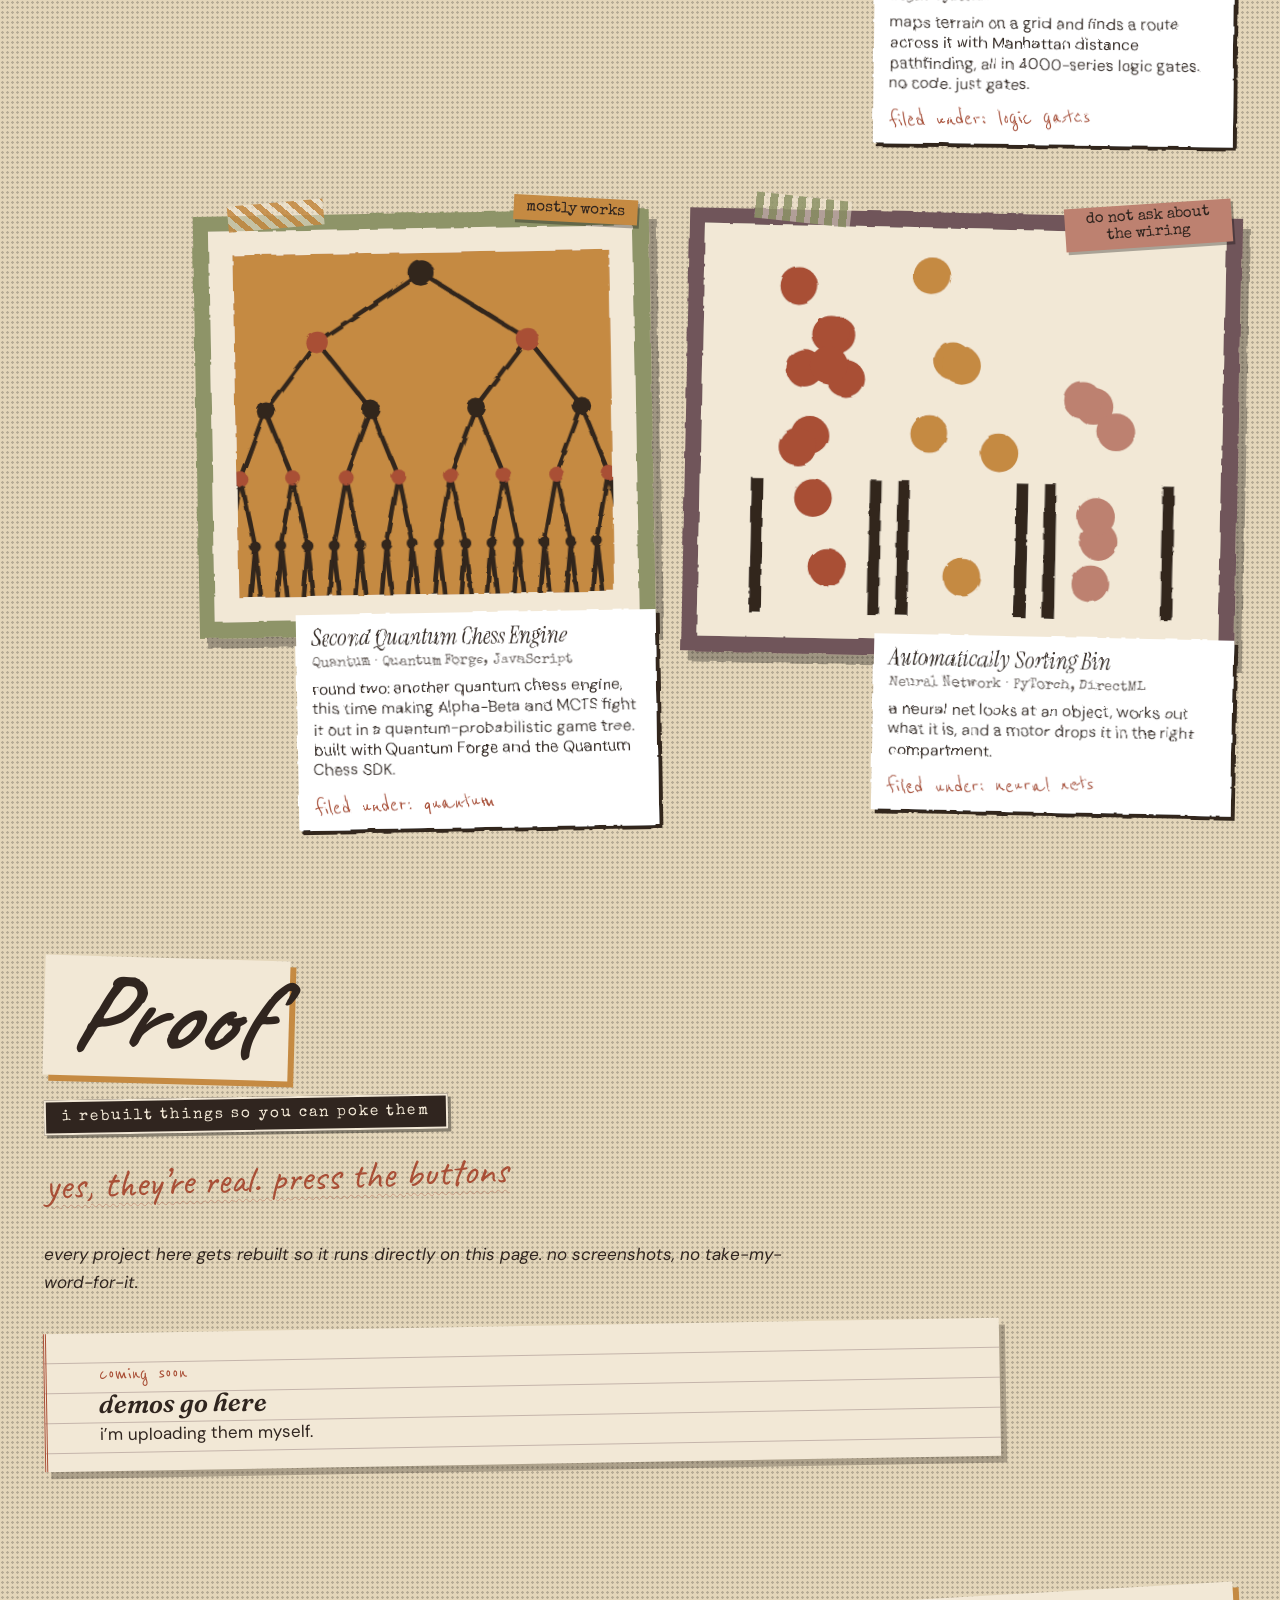
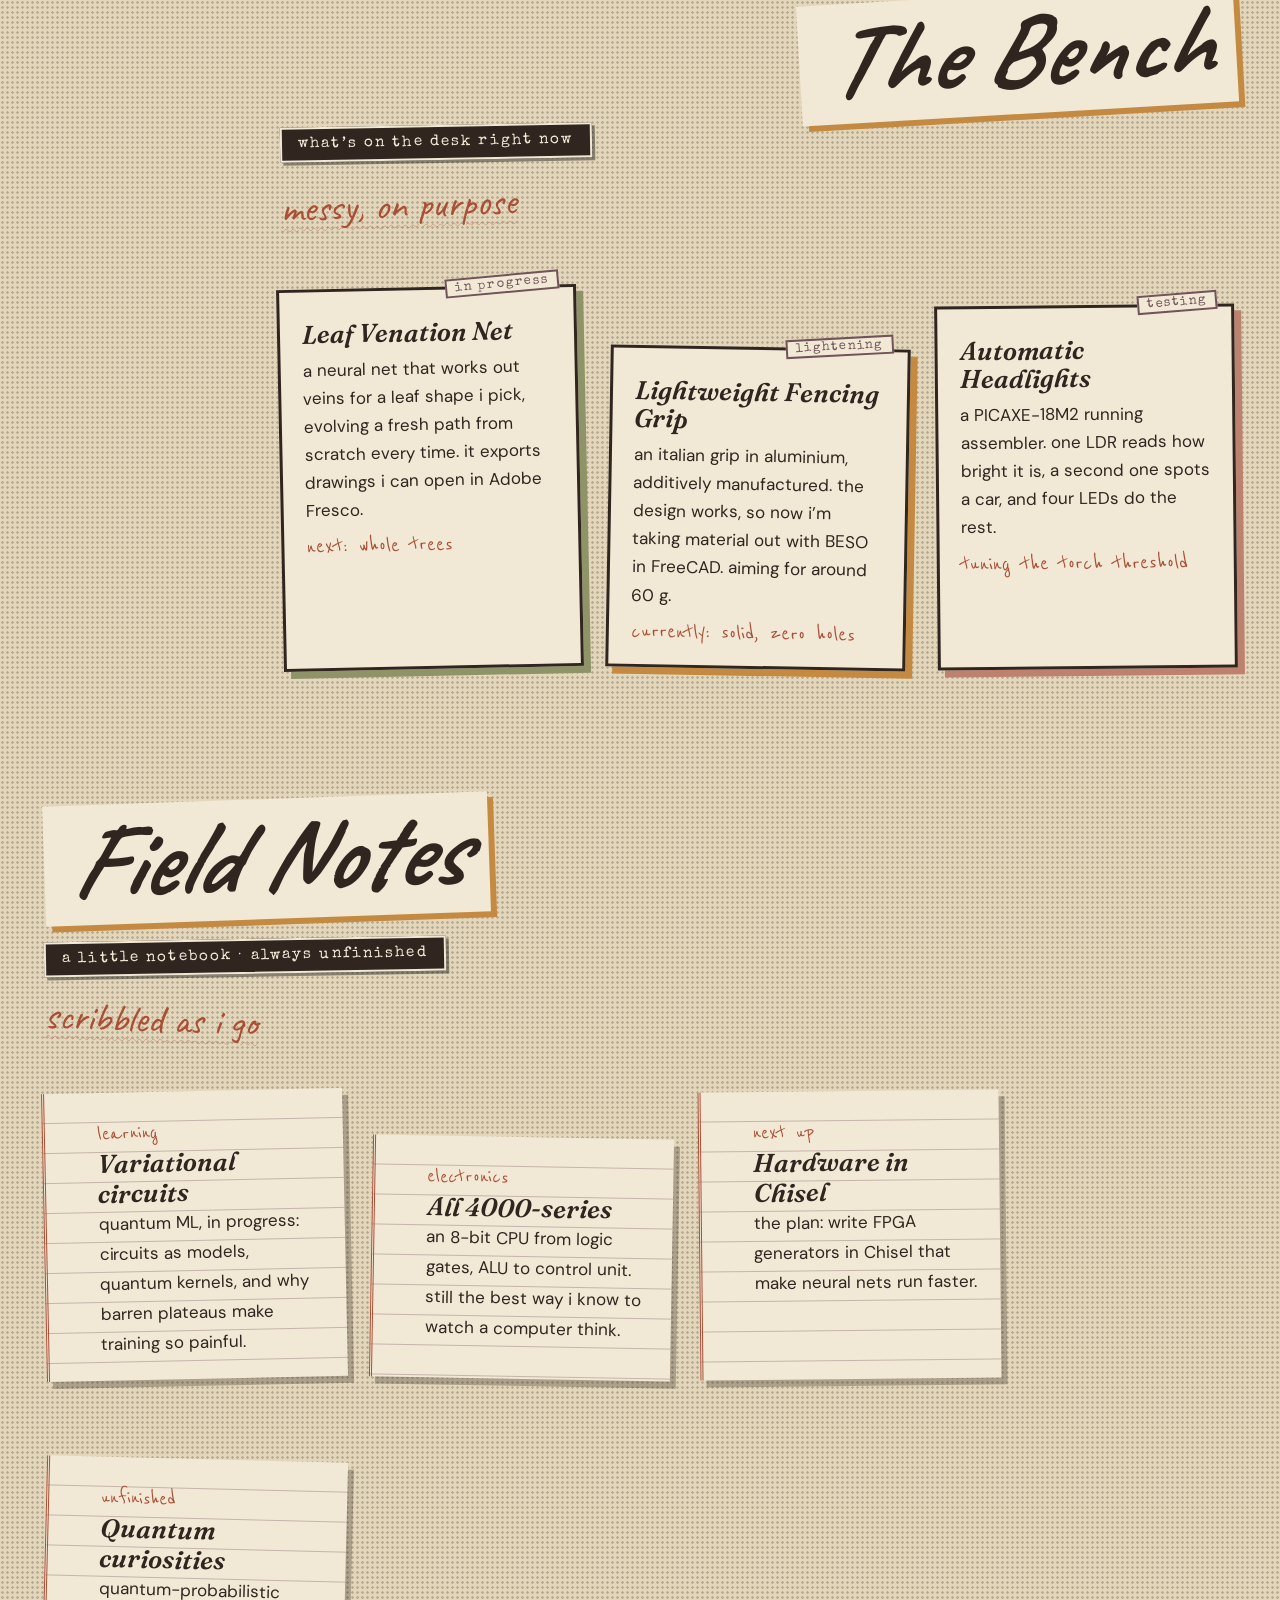
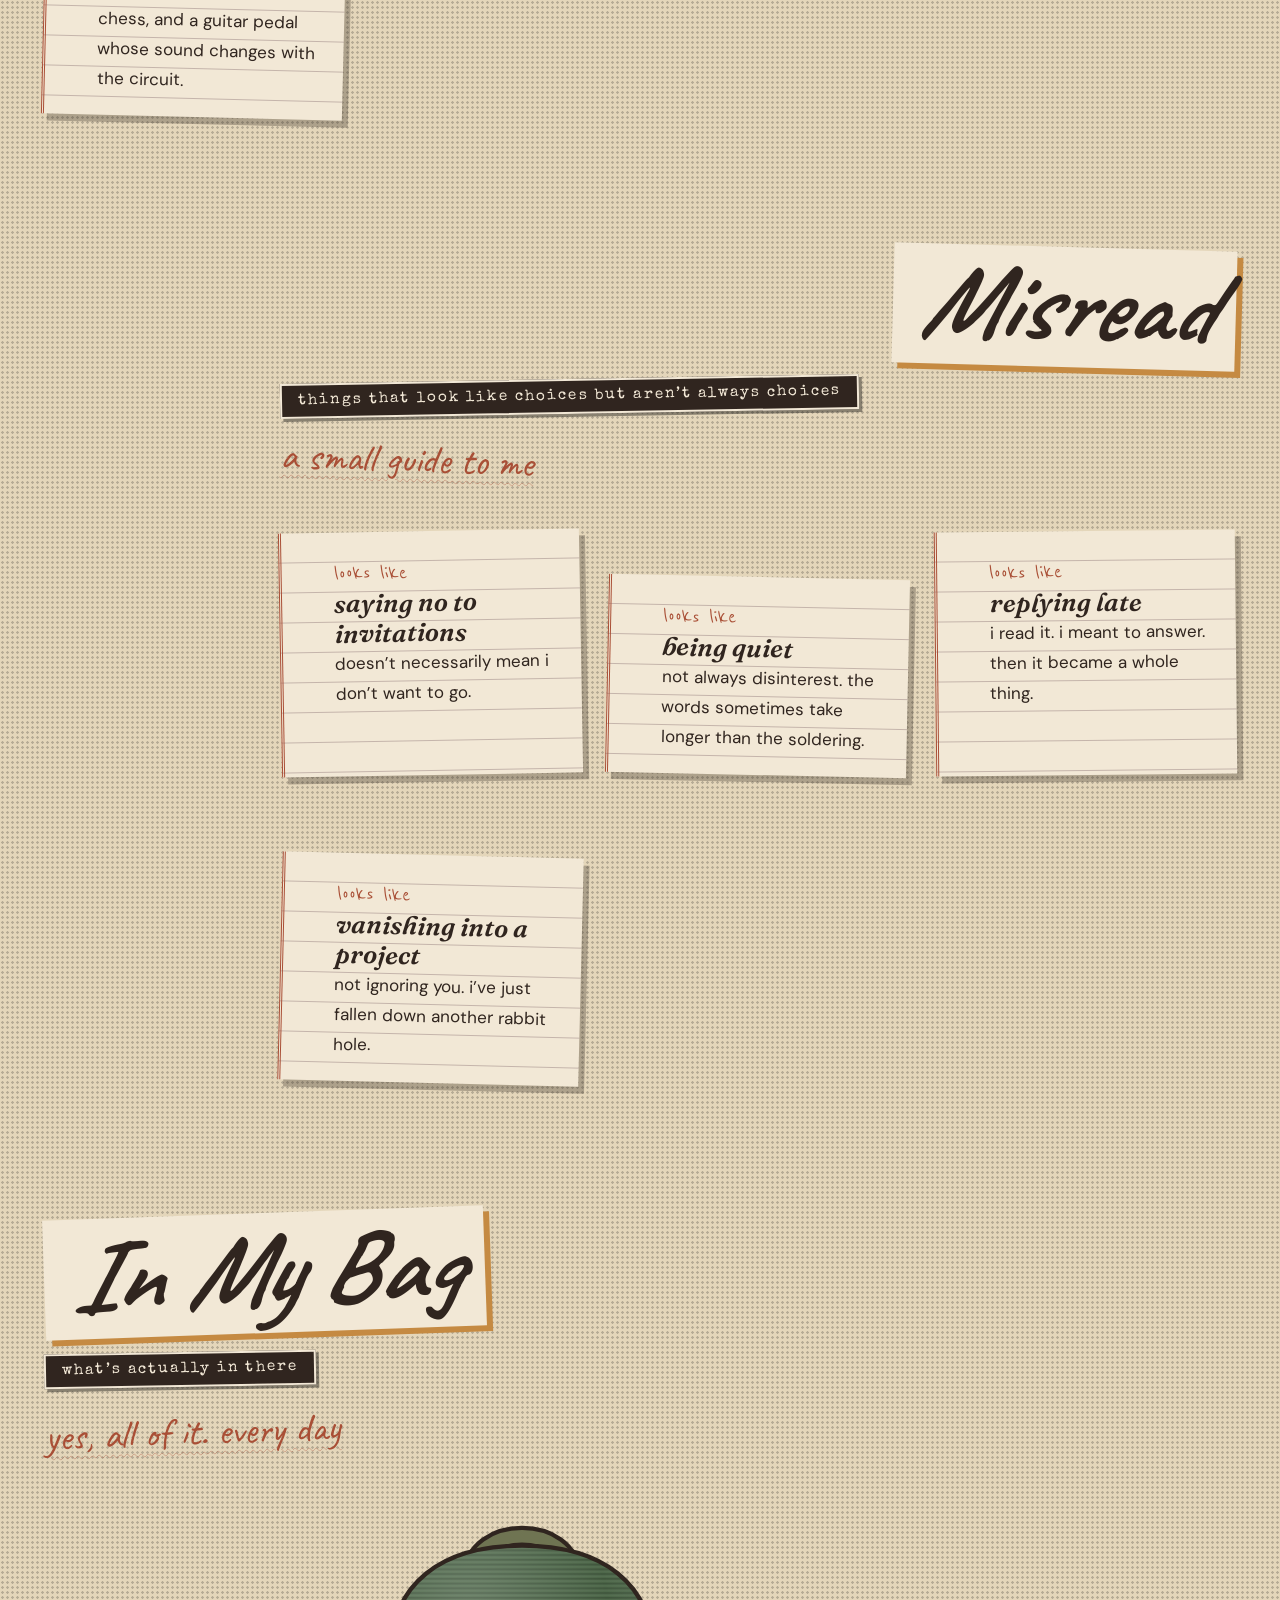
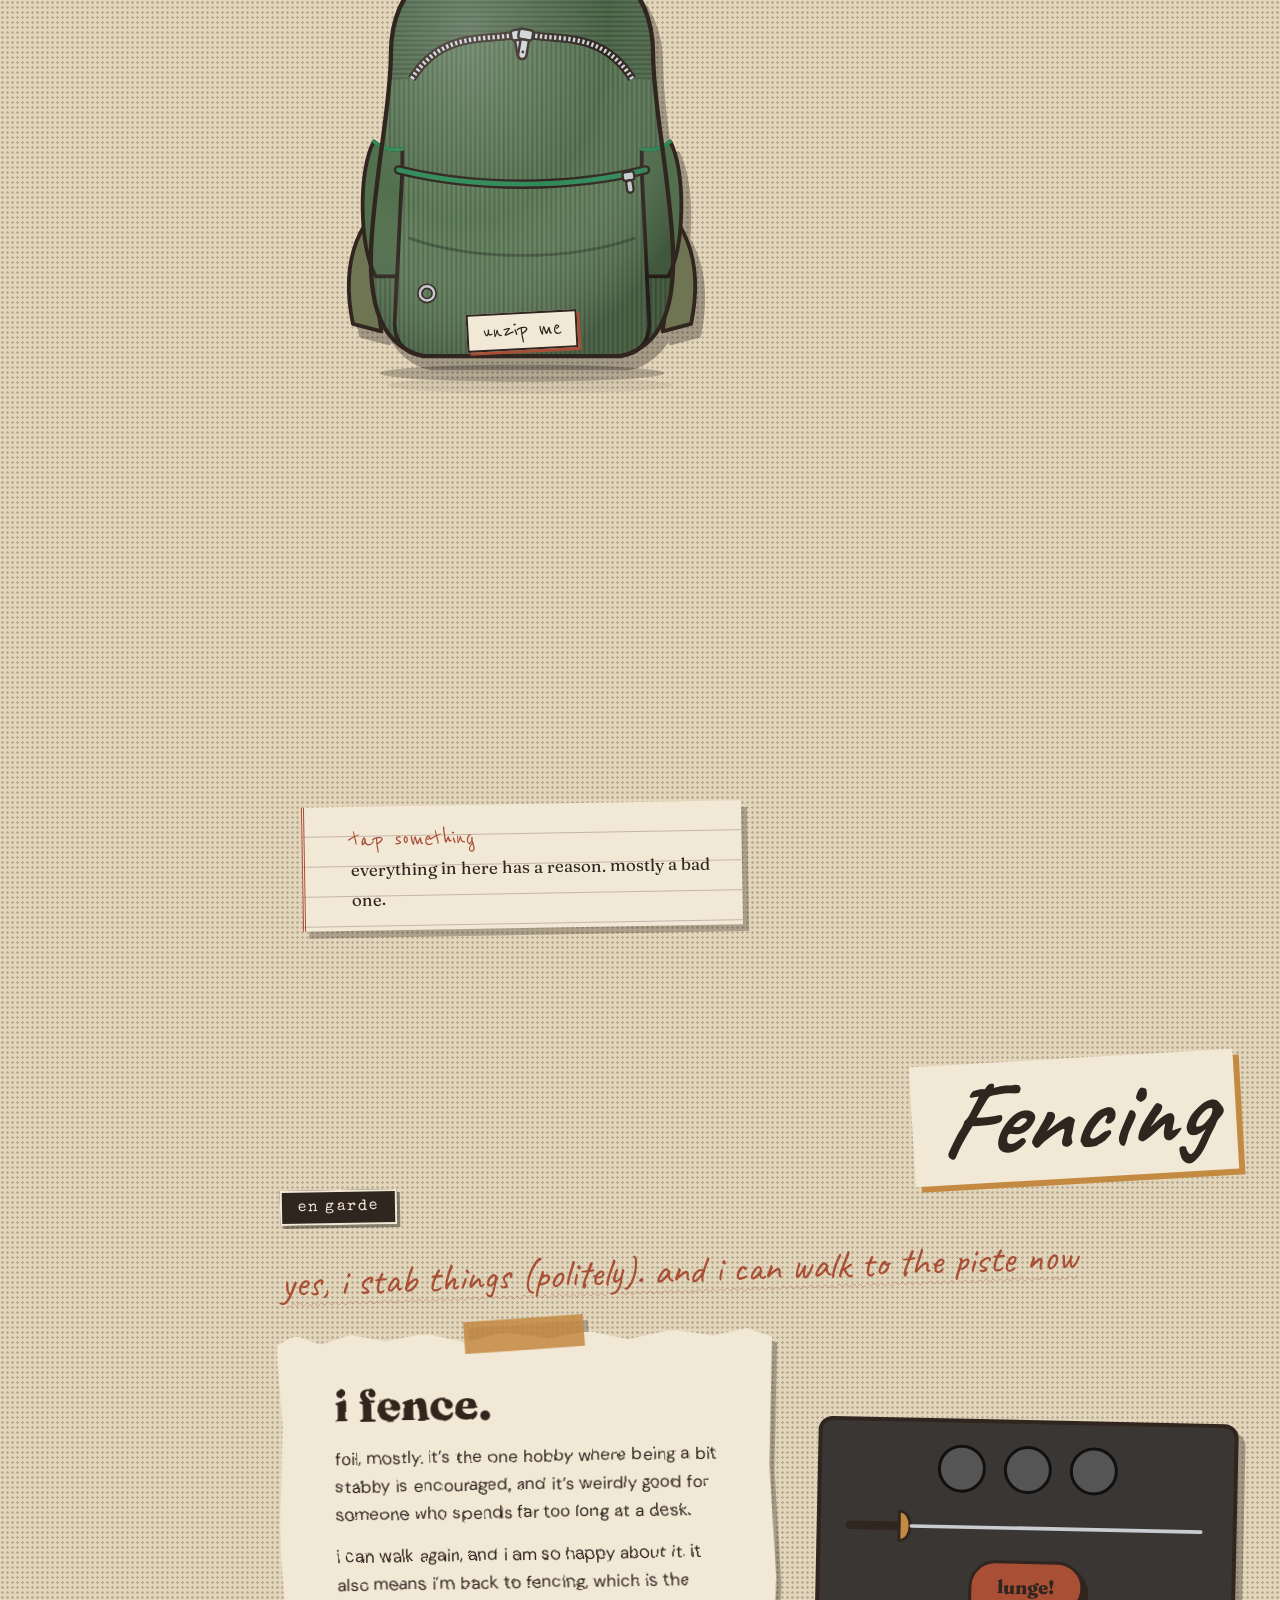
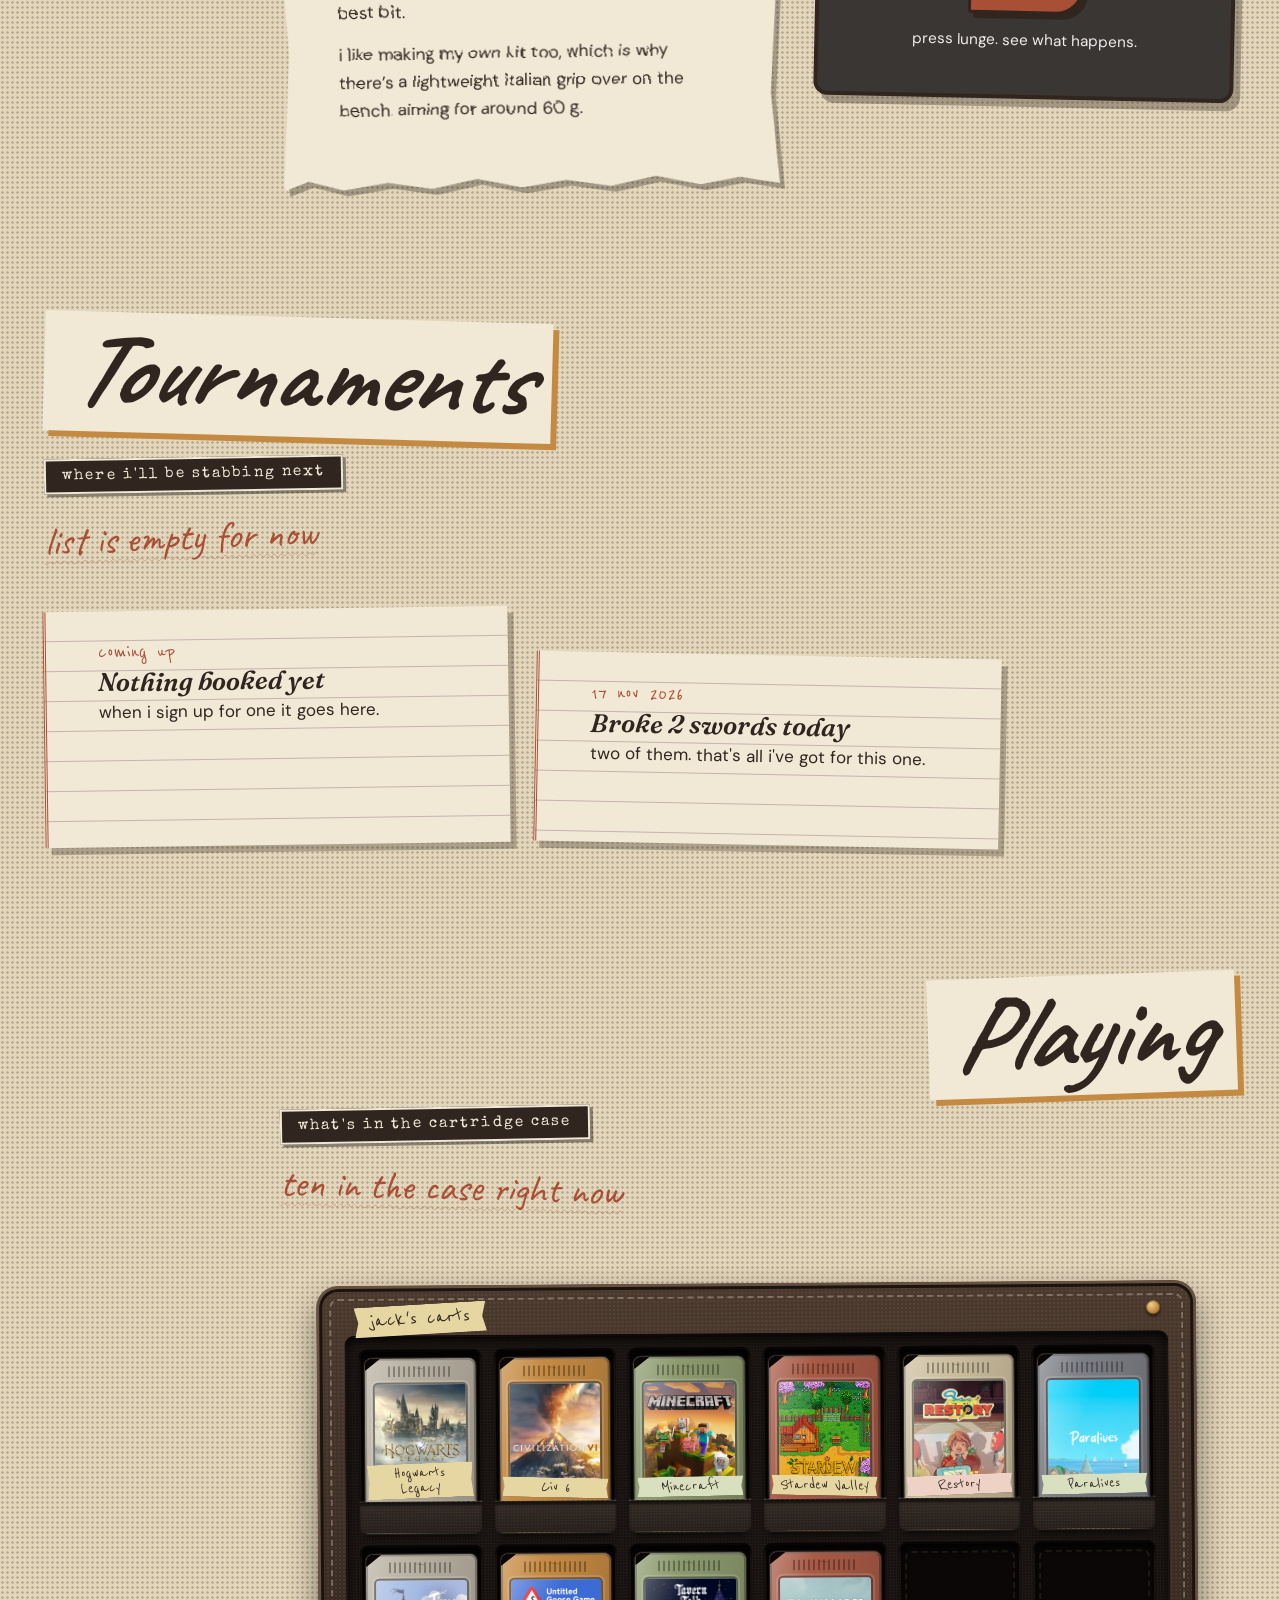
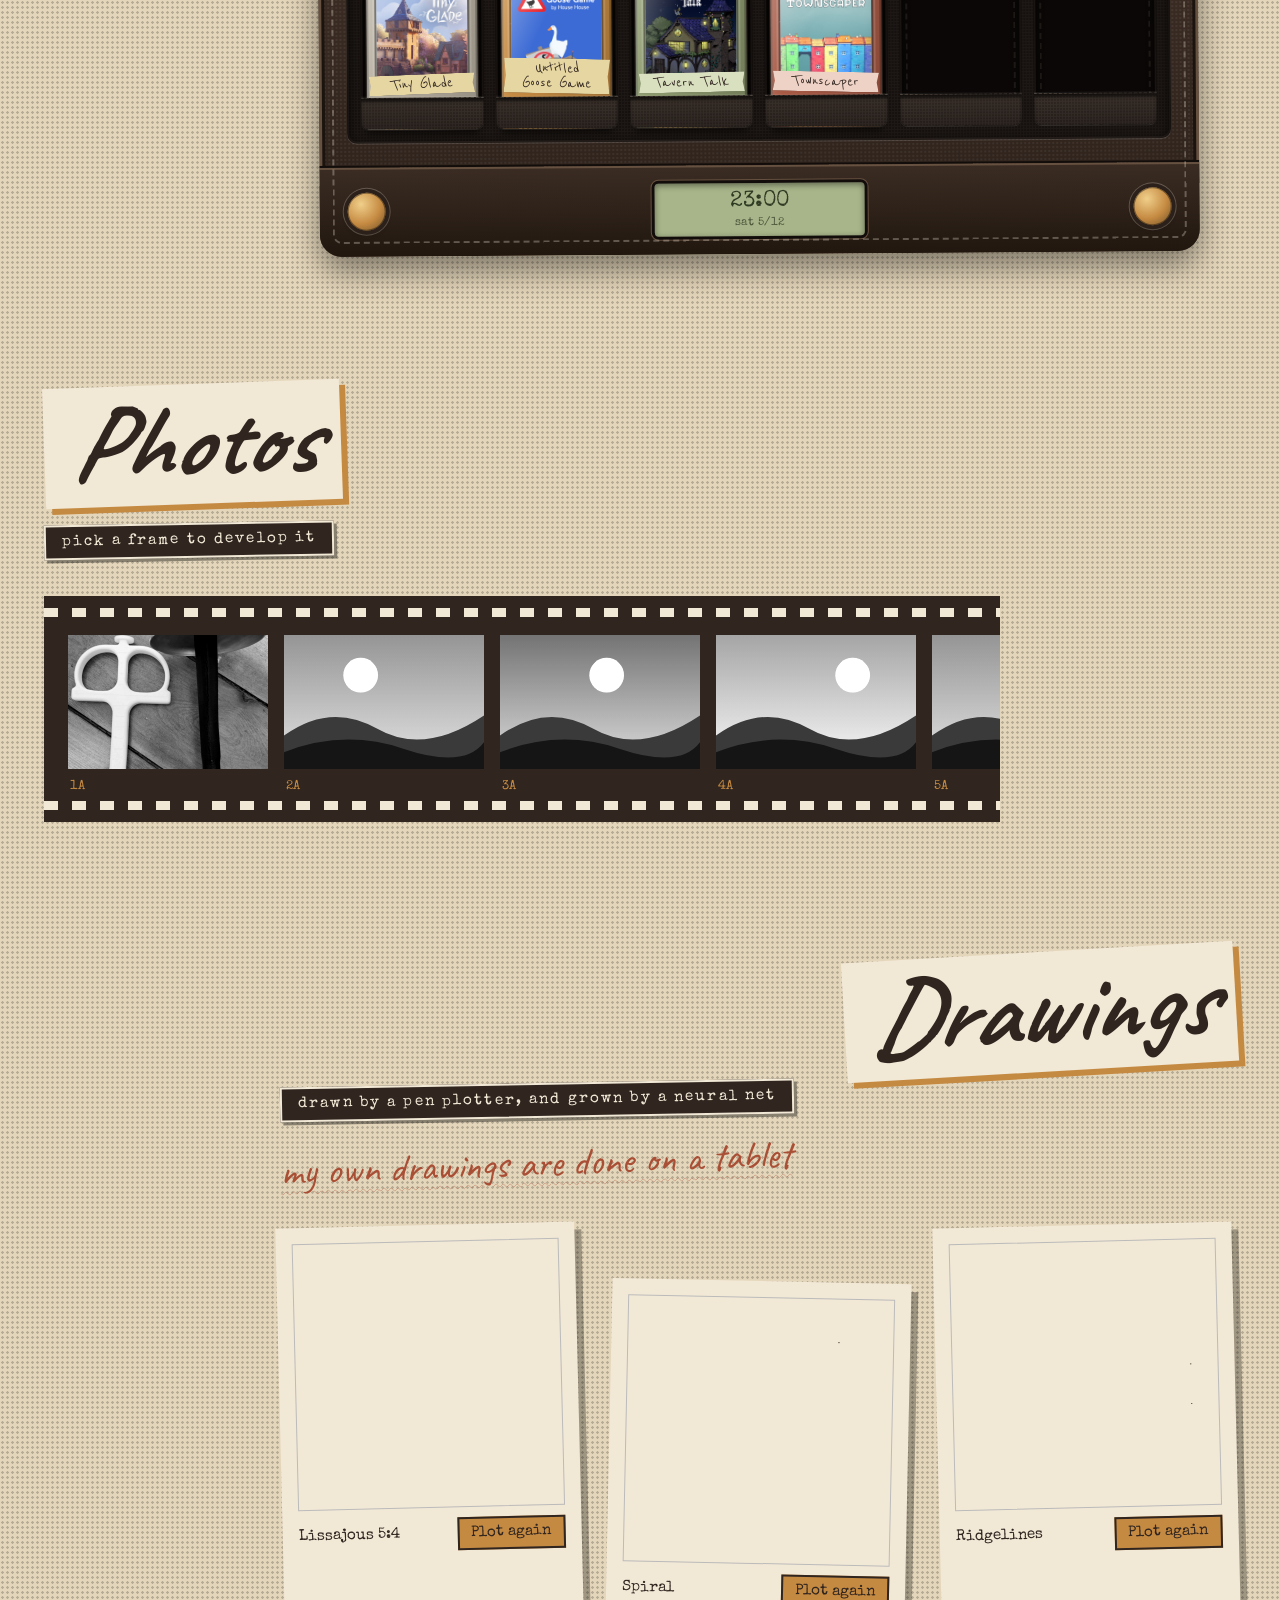
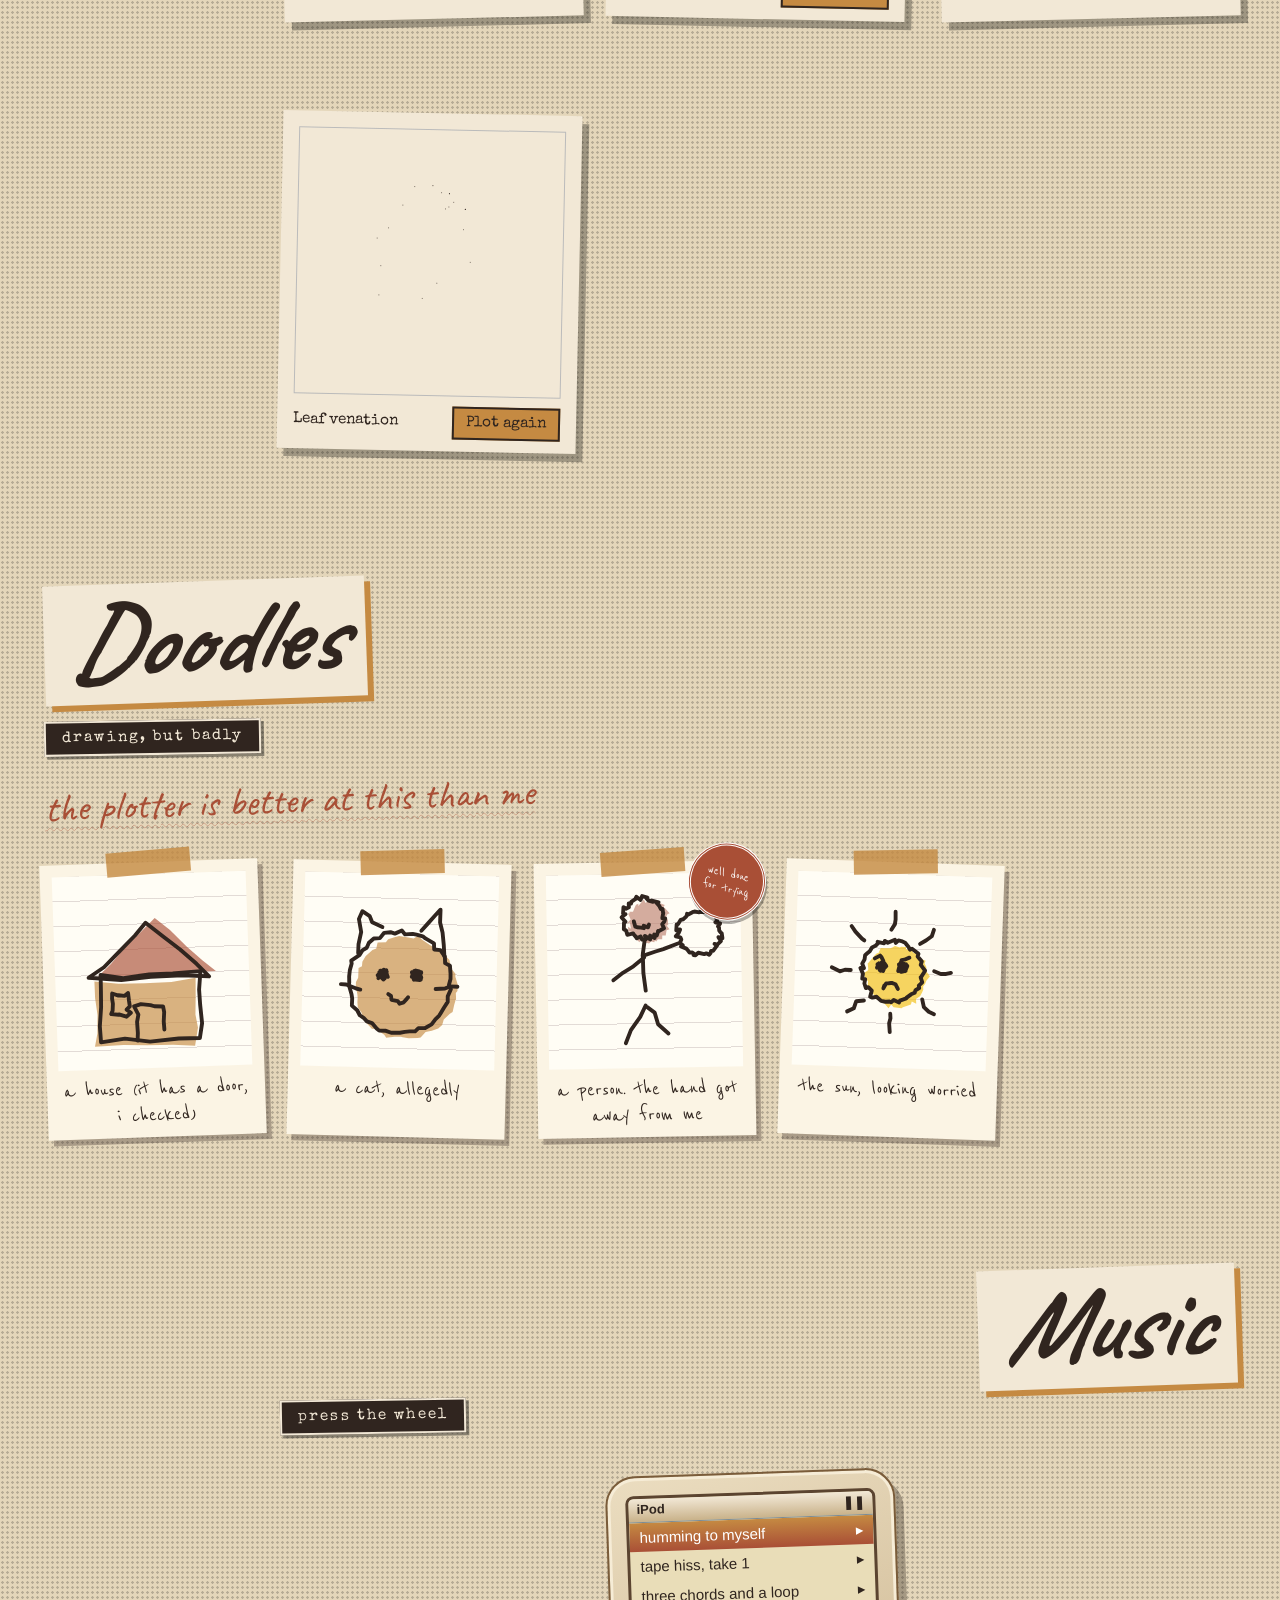
==== commit aba26e94: "Add files via upload" ====
--- a/index.html
+++ b/index.html
@@ -81,17 +81,17 @@
 <path d="M200 26C285 26 338 66 338 140C338 190 352 250 358 330C364 408 346 448 304 458L96 458C54 448 36 408 42 330C48 250 62 190 62 140C62 66 115 26 200 26Z" fill="none" stroke="#30251F" stroke-width="4.5" stroke-linejoin="round" pointer-events="none"/>
 </svg><span class="bgh" id="bgh">unzip me</span></button>
 <div class="bgi">
-<button class="bi" type="button" data-i="surface" data-n="i paid £20 for it. it does everything: drawing, notes, being carried about. best £20 i’ve ever spent." style="--x:4%;--y:6%;--r:-5deg;--d:0ms" aria-pressed="false"><svg viewBox="0 0 120 84" aria-hidden="true" focusable="false"><rect x="6" y="6" width="108" height="72" rx="7" fill="#4b4540" stroke="#30251F" stroke-width="3" stroke-linejoin="round" stroke-linecap="round"/><rect x="13" y="13" width="94" height="58" rx="2" fill="#E9DFC9" stroke="#30251F" stroke-width="3" stroke-linejoin="round" stroke-linecap="round"/><path d="M24 30h40M24 40h58M24 50h30" fill="none" stroke="#30251F" stroke-width="3" stroke-linejoin="round" stroke-linecap="round"/><circle cx="60" cy="9.5" r="1.6" fill="#30251F"/></svg><span class="bl">Surface Pro 6</span></button>
-<button class="bi" type="button" data-i="pen" data-n="it’s meant to click onto the side of the Surface. it mostly lives at the bottom of the bag instead." style="--x:60%;--y:3%;--r:6deg;--d:70ms" aria-pressed="false"><svg viewBox="0 0 130 40" aria-hidden="true" focusable="false"><g transform="rotate(-8 65 20)"><rect x="6" y="13" width="112" height="14" rx="7" fill="#d7dade" stroke="#30251F" stroke-width="3" stroke-linejoin="round" stroke-linecap="round"/><path d="M118 13l8 7-8 7z" fill="#30251F" stroke="#30251F" stroke-width="3" stroke-linejoin="round" stroke-linecap="round"/><rect x="30" y="9" width="3" height="22" fill="#30251F"/></g></svg><span class="bl">Surface Pen</span></button>
-<button class="bi" type="button" data-i="calc" data-n="a graphing calculator, with colour. i’m a bit too fond of it. exams don’t know how lucky they are." style="--x:76%;--y:3%;--r:5deg;--d:140ms" aria-pressed="false"><svg viewBox="0 0 80 110" aria-hidden="true" focusable="false"><rect x="6" y="4" width="68" height="102" rx="9" fill="#3b3733" stroke="#30251F" stroke-width="3" stroke-linejoin="round" stroke-linecap="round"/><rect x="13" y="11" width="54" height="34" rx="3" fill="#BFD8C4" stroke="#30251F" stroke-width="3" stroke-linejoin="round" stroke-linecap="round"/><path d="M20 22h24M20 31h38" fill="none" stroke="#30251F" stroke-width="3" stroke-linejoin="round" stroke-linecap="round"/><g fill="#C58A42" stroke="#30251F" stroke-width="2"><circle cx="20" cy="58" r="4.5"/><circle cx="34" cy="58" r="4.5"/><circle cx="48" cy="58" r="4.5"/><circle cx="62" cy="58" r="4.5"/><circle cx="20" cy="72" r="4.5"/><circle cx="34" cy="72" r="4.5"/><circle cx="48" cy="72" r="4.5"/><circle cx="62" cy="72" r="4.5"/><circle cx="20" cy="86" r="4.5"/><circle cx="34" cy="86" r="4.5"/><circle cx="48" cy="86" r="4.5"/><circle cx="62" cy="86" r="4.5"/></g></svg><span class="bl">Casio fx-CG100</span></button>
-<button class="bi" type="button" data-i="kindle" data-n="for when i want a book that doesn’t weigh anything. the only book in the bag that doesn’t hurt my back." style="--x:2%;--y:40%;--r:4deg;--d:210ms" aria-pressed="false"><svg viewBox="0 0 84 110" aria-hidden="true" focusable="false"><rect x="6" y="4" width="72" height="102" rx="7" fill="#2e2a27" stroke="#30251F" stroke-width="3" stroke-linejoin="round" stroke-linecap="round"/><rect x="13" y="11" width="58" height="82" rx="2" fill="#E9E4D8" stroke="#30251F" stroke-width="3" stroke-linejoin="round" stroke-linecap="round"/><path d="M20 24h44M20 33h44M20 42h36M20 55h44M20 64h40M20 73h30" fill="none" stroke="#30251F" stroke-width="2.4" stroke-linecap="round"/><circle cx="42" cy="99" r="2.4" fill="#6b645d"/></svg><span class="bl">Kindle</span></button>
-<button class="bi" type="button" data-i="classbooks" data-n="heavy. necessary. my back has opinions and none of them are polite." style="--x:80%;--y:38%;--r:-4deg;--d:280ms" aria-pressed="false"><svg viewBox="0 0 130 100" aria-hidden="true" focusable="false"><rect x="8" y="64" width="112" height="28" rx="3" fill="#70545A" stroke="#30251F" stroke-width="3" stroke-linejoin="round" stroke-linecap="round"/><rect x="14" y="36" width="104" height="28" rx="3" fill="#8E9468" stroke="#30251F" stroke-width="3" stroke-linejoin="round" stroke-linecap="round"/><rect x="6" y="8" width="108" height="28" rx="3" fill="#A94F36" stroke="#30251F" stroke-width="3" stroke-linejoin="round" stroke-linecap="round"/><path d="M18 78h70M24 50h60M16 22h58" fill="none" stroke="#F2E8D6" stroke-width="3" stroke-linecap="round"/></svg><span class="bl">Class books</span></button>
-<button class="bi" type="button" data-i="autism" data-n="an old book about autism. i bought it because it insulted me on the very first page. i still can’t decide if that was a good reason." style="--x:2%;--y:70%;--r:-6deg;--d:350ms" aria-pressed="false"><svg viewBox="0 0 90 118" aria-hidden="true" focusable="false"><rect x="8" y="6" width="74" height="106" rx="4" fill="#C9A45E" stroke="#30251F" stroke-width="3" stroke-linejoin="round" stroke-linecap="round"/><rect x="8" y="6" width="12" height="106" rx="4" fill="#8a6a2f" stroke="#30251F" stroke-width="3" stroke-linejoin="round" stroke-linecap="round"/><rect x="30" y="20" width="42" height="30" rx="2" fill="#F2E8D6" stroke="#30251F" stroke-width="3" stroke-linejoin="round" stroke-linecap="round"/><path d="M36 30h30M36 40h20M30 70h42M30 80h42M30 90h30" fill="none" stroke="#30251F" stroke-width="2.6" stroke-linecap="round"/></svg><span class="bl">Old book</span></button>
-<button class="bi" type="button" data-i="grip" data-n="the grip off a sword. just the grip. in a bag. it’s completely normal, you’re the one who’s looking at it." style="--x:38%;--y:64%;--r:3deg;--d:420ms" aria-pressed="false"><svg viewBox="0 0 140 50" aria-hidden="true" focusable="false"><rect x="4" y="19" width="14" height="14" rx="3" fill="#C58A42" stroke="#30251F" stroke-width="3" stroke-linejoin="round" stroke-linecap="round"/><circle cx="14" cy="26" r="9" fill="#C58A42" stroke="#30251F" stroke-width="3" stroke-linejoin="round" stroke-linecap="round"/><rect x="22" y="14" width="88" height="24" rx="8" fill="#6b4a33" stroke="#30251F" stroke-width="3" stroke-linejoin="round" stroke-linecap="round"/><path d="M36 14v24M50 14v24M64 14v24M78 14v24M92 14v24" stroke="#30251F" stroke-width="1.8" fill="none"/><rect x="108" y="6" width="12" height="40" rx="3" fill="#d7dade" stroke="#30251F" stroke-width="3" stroke-linejoin="round" stroke-linecap="round"/></svg><span class="bl">Sword grip</span></button>
-<button class="bi" type="button" data-i="file" data-n="for taking material off things. the grip is solid right now, which is exactly why i have it." style="--x:62%;--y:76%;--r:-3deg;--d:490ms" aria-pressed="false"><svg viewBox="0 0 150 36" aria-hidden="true" focusable="false"><path d="M6 18L96 6H108V30H96Z" fill="#d7dade" stroke="#30251F" stroke-width="3" stroke-linejoin="round" stroke-linecap="round"/><path d="M24 14v8M34 13v10M44 12v12M54 11v14M64 10v16M74 9v18M84 8v20" stroke="#30251F" stroke-width="1.8" fill="none"/><rect x="108" y="9" width="38" height="18" rx="8" fill="#A94F36" stroke="#30251F" stroke-width="3" stroke-linejoin="round" stroke-linecap="round"/></svg><span class="bl">Metal file</span></button>
-<button class="bi" type="button" data-i="charger" data-n="never leaves the house without it, because the battery is a liar." style="--x:82%;--y:66%;--r:4deg;--d:560ms" aria-pressed="false"><svg viewBox="0 0 140 80" aria-hidden="true" focusable="false"><rect x="38" y="10" width="62" height="36" rx="6" fill="#3b3733" stroke="#30251F" stroke-width="3" stroke-linejoin="round" stroke-linecap="round"/><path d="M38 28H14c-6 0-6 12 0 12h8" fill="none" stroke="#30251F" stroke-width="3" stroke-linejoin="round" stroke-linecap="round"/><path d="M100 28h14c12 0 14 18 2 22-10 4-28 2-34 14" fill="none" stroke="#30251F" stroke-width="3" stroke-linejoin="round" stroke-linecap="round"/><rect x="86" y="62" width="30" height="14" rx="3" fill="#d7dade" stroke="#30251F" stroke-width="3" stroke-linejoin="round" stroke-linecap="round"/><circle cx="88" cy="16" r="2.6" fill="#8E9468" stroke="#30251F" stroke-width="1.6"/></svg><span class="bl">Laptop charger</span></button>
-<button class="bi" type="button" data-i="wires" data-n="no idea what half of them are for. i’ll find out the day i throw them out." style="--x:20%;--y:86%;--r:-2deg;--d:630ms" aria-pressed="false"><svg viewBox="0 0 130 80" aria-hidden="true" focusable="false"><path d="M8 60c20-50 30 30 50-10s30 20 40-20 16 24 24 0" fill="none" stroke="#A94F36" stroke-width="5" stroke-linecap="round"/><path d="M10 30c24 40 34-24 56 6s30-30 40 10 12-6 18 14" fill="none" stroke="#8E9468" stroke-width="5" stroke-linecap="round"/><path d="M14 72c30-30 40 6 62-14s30 10 44-6" fill="none" stroke="#C58A42" stroke-width="5" stroke-linecap="round"/></svg><span class="bl">Random wires</span></button>
-<button class="bi" type="button" data-i="paper" data-n="half of it is notes. the other half is a plan i’ve forgotten. i’m scared to throw either away." style="--x:46%;--y:88%;--r:5deg;--d:700ms" aria-pressed="false"><svg viewBox="0 0 130 96" aria-hidden="true" focusable="false"><g transform="rotate(-9 40 40)"><rect x="8" y="10" width="62" height="70" rx="2" fill="#F2E8D6" stroke="#30251F" stroke-width="3" stroke-linejoin="round" stroke-linecap="round"/><path d="M16 26h46M16 38h40M16 50h46M16 62h28" fill="none" stroke="#70545A" stroke-width="2.4" stroke-linecap="round"/></g><g transform="rotate(8 90 50)"><rect x="62" y="22" width="56" height="60" rx="2" fill="#E8D9B5" stroke="#30251F" stroke-width="3" stroke-linejoin="round" stroke-linecap="round"/><path d="M70 38h40M70 50h30M70 62h38" fill="none" stroke="#A94F36" stroke-width="2.4" stroke-linecap="round"/></g></svg><span class="bl">Bits of paper</span></button>
+<button class="bi" type="button" data-i="surface" data-n="i paid £20 for it. it does everything: drawing, notes, being carried about. best £20 i’ve ever spent." style="--x:4%;--y:6%;--r:-5deg;--d:0ms" aria-pressed="false"><svg viewBox="0 0 120 84" aria-hidden="true" focusable="false"><rect x="6" y="6" width="108" height="72" rx="7" fill="#4b4540" stroke="#30251F" stroke-width="3" stroke-linejoin="round" stroke-linecap="round"/><rect x="13" y="13" width="94" height="58" rx="2" fill="#E9DFC9" stroke="#30251F" stroke-width="3" stroke-linejoin="round" stroke-linecap="round"/><path d="M24 30h40M24 40h58M24 50h30" fill="none" stroke="#30251F" stroke-width="3" stroke-linejoin="round" stroke-linecap="round"/><circle cx="60" cy="9.5" r="1.6" fill="#30251F"/></svg><span class="bil">Surface Pro 6</span></button>
+<button class="bi" type="button" data-i="pen" data-n="it’s meant to click onto the side of the Surface. it mostly lives at the bottom of the bag instead." style="--x:63%;--y:2%;--r:6deg;--d:70ms" aria-pressed="false"><svg viewBox="0 0 130 40" aria-hidden="true" focusable="false"><g transform="rotate(-8 65 20)"><rect x="6" y="13" width="112" height="14" rx="7" fill="#9da1a8" stroke="#30251F" stroke-width="3" stroke-linejoin="round"/><rect x="22" y="13" width="9" height="14" fill="#A94F36" stroke="#30251F" stroke-width="2.4"/><path d="M118 13l8 7-8 7z" fill="#30251F" stroke="#30251F" stroke-width="3" stroke-linejoin="round"/><rect x="38" y="8" width="3.4" height="24" rx="1.4" fill="#30251F"/></g></svg><span class="bil">Surface Pen</span></button>
+<button class="bi" type="button" data-i="calc" data-n="a graphing calculator, with colour. i’m a bit too fond of it. exams don’t know how lucky they are." style="--x:76%;--y:3%;--r:5deg;--d:140ms" aria-pressed="false"><svg viewBox="0 0 80 110" aria-hidden="true" focusable="false"><rect x="6" y="4" width="68" height="102" rx="9" fill="#3b3733" stroke="#30251F" stroke-width="3" stroke-linejoin="round" stroke-linecap="round"/><rect x="13" y="11" width="54" height="34" rx="3" fill="#BFD8C4" stroke="#30251F" stroke-width="3" stroke-linejoin="round" stroke-linecap="round"/><path d="M20 22h24M20 31h38" fill="none" stroke="#30251F" stroke-width="3" stroke-linejoin="round" stroke-linecap="round"/><g fill="#C58A42" stroke="#30251F" stroke-width="2"><circle cx="20" cy="58" r="4.5"/><circle cx="34" cy="58" r="4.5"/><circle cx="48" cy="58" r="4.5"/><circle cx="62" cy="58" r="4.5"/><circle cx="20" cy="72" r="4.5"/><circle cx="34" cy="72" r="4.5"/><circle cx="48" cy="72" r="4.5"/><circle cx="62" cy="72" r="4.5"/><circle cx="20" cy="86" r="4.5"/><circle cx="34" cy="86" r="4.5"/><circle cx="48" cy="86" r="4.5"/><circle cx="62" cy="86" r="4.5"/></g></svg><span class="bil">Casio fx-CG100</span></button>
+<button class="bi" type="button" data-i="kindle" data-n="for when i want a book that doesn’t weigh anything. the only book in the bag that doesn’t hurt my back." style="--x:2%;--y:40%;--r:4deg;--d:210ms" aria-pressed="false"><svg viewBox="0 0 84 110" aria-hidden="true" focusable="false"><rect x="6" y="4" width="72" height="102" rx="7" fill="#2e2a27" stroke="#30251F" stroke-width="3" stroke-linejoin="round" stroke-linecap="round"/><rect x="13" y="11" width="58" height="82" rx="2" fill="#E9E4D8" stroke="#30251F" stroke-width="3" stroke-linejoin="round" stroke-linecap="round"/><path d="M20 24h44M20 33h44M20 42h36M20 55h44M20 64h40M20 73h30" fill="none" stroke="#30251F" stroke-width="2.4" stroke-linecap="round"/><circle cx="42" cy="99" r="2.4" fill="#6b645d"/></svg><span class="bil">Kindle</span></button>
+<button class="bi" type="button" data-i="classbooks" data-n="heavy. necessary. my back has opinions and none of them are polite." style="--x:80%;--y:38%;--r:-4deg;--d:280ms" aria-pressed="false"><svg viewBox="0 0 130 100" aria-hidden="true" focusable="false"><rect x="8" y="64" width="112" height="28" rx="3" fill="#70545A" stroke="#30251F" stroke-width="3" stroke-linejoin="round" stroke-linecap="round"/><rect x="14" y="36" width="104" height="28" rx="3" fill="#8E9468" stroke="#30251F" stroke-width="3" stroke-linejoin="round" stroke-linecap="round"/><rect x="6" y="8" width="108" height="28" rx="3" fill="#A94F36" stroke="#30251F" stroke-width="3" stroke-linejoin="round" stroke-linecap="round"/><path d="M18 78h70M24 50h60M16 22h58" fill="none" stroke="#F2E8D6" stroke-width="3" stroke-linecap="round"/></svg><span class="bil">Class books</span></button>
+<button class="bi" type="button" data-i="autism" data-n="an old book about autism. i bought it because it insulted me on the very first page. i still can’t decide if that was a good reason." style="--x:2%;--y:70%;--r:-6deg;--d:350ms" aria-pressed="false"><svg viewBox="0 0 90 118" aria-hidden="true" focusable="false"><rect x="8" y="6" width="74" height="106" rx="4" fill="#C9A45E" stroke="#30251F" stroke-width="3" stroke-linejoin="round" stroke-linecap="round"/><rect x="8" y="6" width="12" height="106" rx="4" fill="#8a6a2f" stroke="#30251F" stroke-width="3" stroke-linejoin="round" stroke-linecap="round"/><rect x="30" y="20" width="42" height="30" rx="2" fill="#F2E8D6" stroke="#30251F" stroke-width="3" stroke-linejoin="round" stroke-linecap="round"/><path d="M36 30h30M36 40h20M30 70h42M30 80h42M30 90h30" fill="none" stroke="#30251F" stroke-width="2.6" stroke-linecap="round"/></svg><span class="bil">Old book</span></button>
+<button class="bi" type="button" data-i="grip" data-n="the grip off a sword. just the grip. in a bag. it’s completely normal, you’re the one who’s looking at it." style="--x:38%;--y:64%;--r:3deg;--d:420ms" aria-pressed="false"><svg viewBox="0 0 140 50" aria-hidden="true" focusable="false"><rect x="4" y="19" width="14" height="14" rx="3" fill="#C58A42" stroke="#30251F" stroke-width="3" stroke-linejoin="round" stroke-linecap="round"/><circle cx="14" cy="26" r="9" fill="#C58A42" stroke="#30251F" stroke-width="3" stroke-linejoin="round" stroke-linecap="round"/><rect x="22" y="14" width="88" height="24" rx="8" fill="#6b4a33" stroke="#30251F" stroke-width="3" stroke-linejoin="round" stroke-linecap="round"/><path d="M36 14v24M50 14v24M64 14v24M78 14v24M92 14v24" stroke="#30251F" stroke-width="1.8" fill="none"/><rect x="108" y="6" width="12" height="40" rx="3" fill="#d7dade" stroke="#30251F" stroke-width="3" stroke-linejoin="round" stroke-linecap="round"/></svg><span class="bil">Sword grip</span></button>
+<button class="bi" type="button" data-i="file" data-n="for taking material off things. the grip is solid right now, which is exactly why i have it." style="--x:62%;--y:76%;--r:-3deg;--d:490ms" aria-pressed="false"><svg viewBox="0 0 150 36" aria-hidden="true" focusable="false"><path d="M6 18L96 6H108V30H96Z" fill="#d7dade" stroke="#30251F" stroke-width="3" stroke-linejoin="round" stroke-linecap="round"/><path d="M24 14v8M34 13v10M44 12v12M54 11v14M64 10v16M74 9v18M84 8v20" stroke="#30251F" stroke-width="1.8" fill="none"/><rect x="108" y="9" width="38" height="18" rx="8" fill="#A94F36" stroke="#30251F" stroke-width="3" stroke-linejoin="round" stroke-linecap="round"/></svg><span class="bil">Metal file</span></button>
+<button class="bi" type="button" data-i="charger" data-n="never leaves the house without it, because the battery is a liar." style="--x:82%;--y:66%;--r:4deg;--d:560ms" aria-pressed="false"><svg viewBox="0 0 140 80" aria-hidden="true" focusable="false"><rect x="38" y="10" width="62" height="36" rx="6" fill="#3b3733" stroke="#30251F" stroke-width="3" stroke-linejoin="round" stroke-linecap="round"/><path d="M38 28H14c-6 0-6 12 0 12h8" fill="none" stroke="#30251F" stroke-width="3" stroke-linejoin="round" stroke-linecap="round"/><path d="M100 28h14c12 0 14 18 2 22-10 4-28 2-34 14" fill="none" stroke="#30251F" stroke-width="3" stroke-linejoin="round" stroke-linecap="round"/><rect x="86" y="62" width="30" height="14" rx="3" fill="#d7dade" stroke="#30251F" stroke-width="3" stroke-linejoin="round" stroke-linecap="round"/><circle cx="88" cy="16" r="2.6" fill="#8E9468" stroke="#30251F" stroke-width="1.6"/></svg><span class="bil">Laptop charger</span></button>
+<button class="bi" type="button" data-i="wires" data-n="no idea what half of them are for. i’ll find out the day i throw them out." style="--x:20%;--y:86%;--r:-2deg;--d:630ms" aria-pressed="false"><svg viewBox="0 0 130 80" aria-hidden="true" focusable="false"><path d="M8 60c20-50 30 30 50-10s30 20 40-20 16 24 24 0" fill="none" stroke="#A94F36" stroke-width="5" stroke-linecap="round"/><path d="M10 30c24 40 34-24 56 6s30-30 40 10 12-6 18 14" fill="none" stroke="#8E9468" stroke-width="5" stroke-linecap="round"/><path d="M14 72c30-30 40 6 62-14s30 10 44-6" fill="none" stroke="#C58A42" stroke-width="5" stroke-linecap="round"/></svg><span class="bil">Random wires</span></button>
+<button class="bi" type="button" data-i="paper" data-n="half of it is notes. the other half is a plan i’ve forgotten. i’m scared to throw either away." style="--x:46%;--y:88%;--r:5deg;--d:700ms" aria-pressed="false"><svg viewBox="0 0 130 96" aria-hidden="true" focusable="false"><g transform="rotate(-9 40 40)"><rect x="8" y="10" width="62" height="70" rx="2" fill="#F2E8D6" stroke="#30251F" stroke-width="3" stroke-linejoin="round" stroke-linecap="round"/><path d="M16 26h46M16 38h40M16 50h46M16 62h28" fill="none" stroke="#70545A" stroke-width="2.4" stroke-linecap="round"/></g><g transform="rotate(8 90 50)"><rect x="62" y="22" width="56" height="60" rx="2" fill="#E8D9B5" stroke="#30251F" stroke-width="3" stroke-linejoin="round" stroke-linecap="round"/><path d="M70 38h40M70 50h30M70 62h38" fill="none" stroke="#A94F36" stroke-width="2.4" stroke-linecap="round"/></g></svg><span class="bil">Bits of paper</span></button>
 </div>
 </div>
 <aside class="bgn" id="bgn" aria-live="polite"><small>tap something</small><p>everything in here has a reason. mostly a bad one.</p></aside>
@@ -111,7 +111,7 @@
    <div id="dv" hidden role="dialog" aria-modal="true" aria-label="Developed photo" tabindex="-1"></div>
 	<section class="ret" id="retro"><div class="rin">
 	<p class="rbl">~*~ WELCOME TO MY HOMEPAGE!!! ~*~</p> <div class="rh" role="heading" aria-level="2">Jack’s Totally Radical Homepage</div> <div class="ruc">UNDER CONSTRUCTION</div>
-	<p class="rc">This page is best viewed in Netscape Navigator 4.0 at 800x600. Thank you for visiting!</p> <hr class="rbow"> <table class="rt"><tr><td class="rl"><b>HOT LINKS</b><br><a href="#projects">My Projects</a><br><a href="#bench">The Bench</a> <span class="bl">NEW!</span><br><a href="#photos">Photos</a><br><a href="#music">My Music</a><br><a href="#guestbook" id="gbl">Sign My Guestbook</a></td> <td><b>ABOUT ME</b><br>Hi!!! My name is Jack and this is my homepage. I like computers, circuits, music and drawing. I also fence. Please come back soon!!!<br><br><b>Email me!</b> Click <a href="#contact">here</a>.</td></tr></table>
+	<p class="rc">This page is best viewed in Netscape Navigator 4.0 at 800x600. Thank you for visiting!</p> <hr class="rbow"> <table class="rt"><tr><td class="rl"><b>HOT LINKS</b><br><a href="#projects">My Projects</a><br><a href="#bench">The Bench</a> <span class="bil">NEW!</span><br><a href="#photos">Photos</a><br><a href="#music">My Music</a><br><a href="#guestbook" id="gbl">Sign My Guestbook</a></td> <td><b>ABOUT ME</b><br>Hi!!! My name is Jack and this is my homepage. I like computers, circuits, music and drawing. I also fence. Please come back soon!!!<br><br><b>Email me!</b> Click <a href="#contact">here</a>.</td></tr></table>
 <div class="rgb" id="guestbook" hidden><b>~ SIGN MY GUESTBOOK ~</b>
 <form id="gbf"><p><label>Your name:<br><input type="text" id="gbn" maxlength="30"></label></p><p><label>Message:<br><textarea id="gbm" rows="3" maxlength="200"></textarea></label></p><button type="submit">Submit</button></form>
 <p id="gbt" hidden>Thank you for signing!!!<br>thanks, i’ll pretend i read it.<br><small>(nothing you typed went anywhere, so you’re safe. also, i’m dreadful at replying to people. it’s not you, it’s the projects (and me).)</small></p></div>
--- a/css/style.css
+++ b/css/style.css
@@ -1070,9 +1070,9 @@
 .bi{position:absolute;left:var(--x);top:var(--y);transform:rotate(var(--r));background:none;border:0;padding:6px;margin:0;cursor:pointer;display:flex;flex-direction:column;align-items:center;gap:4px;color:var(--ink);font:inherit;pointer-events:auto;z-index:3;transition:transform .75s cubic-bezier(.3,1.5,.5,1) var(--d,0ms),opacity .3s var(--d,0ms)}
 .bi svg{display:block;width:var(--w,120px);height:auto;filter:drop-shadow(4px 5px 0 rgba(0,0,0,.28));transition:transform .25s}
 .bi[data-i=surface]{--w:200px}.bi[data-i=pen]{--w:150px}.bi[data-i=calc]{--w:96px}.bi[data-i=kindle]{--w:100px}.bi[data-i=classbooks]{--w:160px}.bi[data-i=autism]{--w:104px}.bi[data-i=grip]{--w:180px}.bi[data-i=file]{--w:180px}.bi[data-i=charger]{--w:160px}.bi[data-i=wires]{--w:150px}.bi[data-i=paper]{--w:140px}
-.bi .bl{color:var(--ink);background:var(--paper);border:2px solid var(--ink);padding:0 9px;font:400 1.35rem/1.2 "Reenie Beanie",cursive;white-space:nowrap;box-shadow:2px 2px 0 rgba(0,0,0,.3)}
+.bi .bil{color:var(--ink);background:var(--paper);border:2px solid var(--ink);padding:0 9px;font:400 1.35rem/1.2 "Reenie Beanie",cursive;white-space:nowrap;box-shadow:2px 2px 0 rgba(0,0,0,.3)}
 .bi:hover svg,.bi:focus-visible svg{transform:translateY(-6px) rotate(-3deg)}
-.bi[aria-pressed=true] .bl{background:var(--hot);color:var(--paper)}
+.bi[aria-pressed=true] .bil{background:var(--hot);color:var(--paper)}
 .bi[aria-pressed=true] svg{transform:translateY(-8px) scale(1.06)}
 .bi:focus-visible,.bgb:focus-visible{outline:3px dashed var(--hot);outline-offset:4px}
 /* packed: everything is inside the bag */
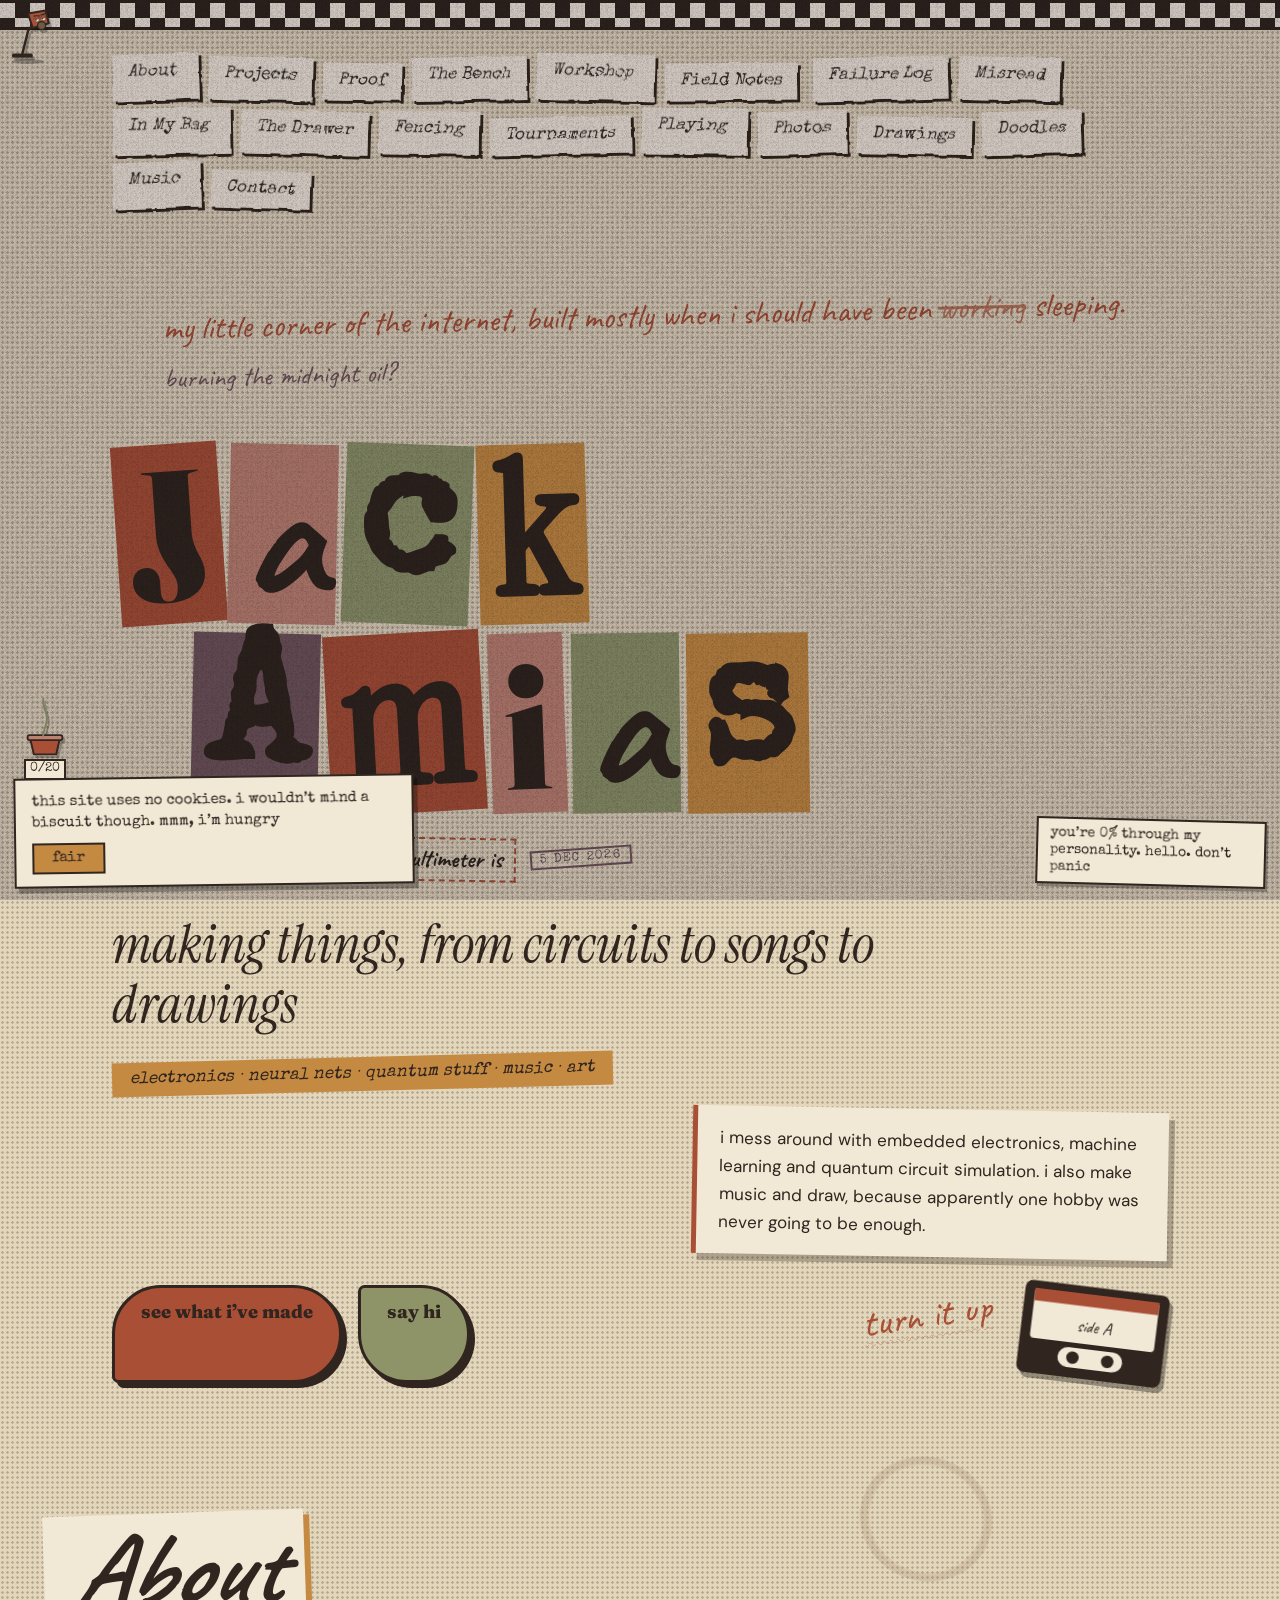
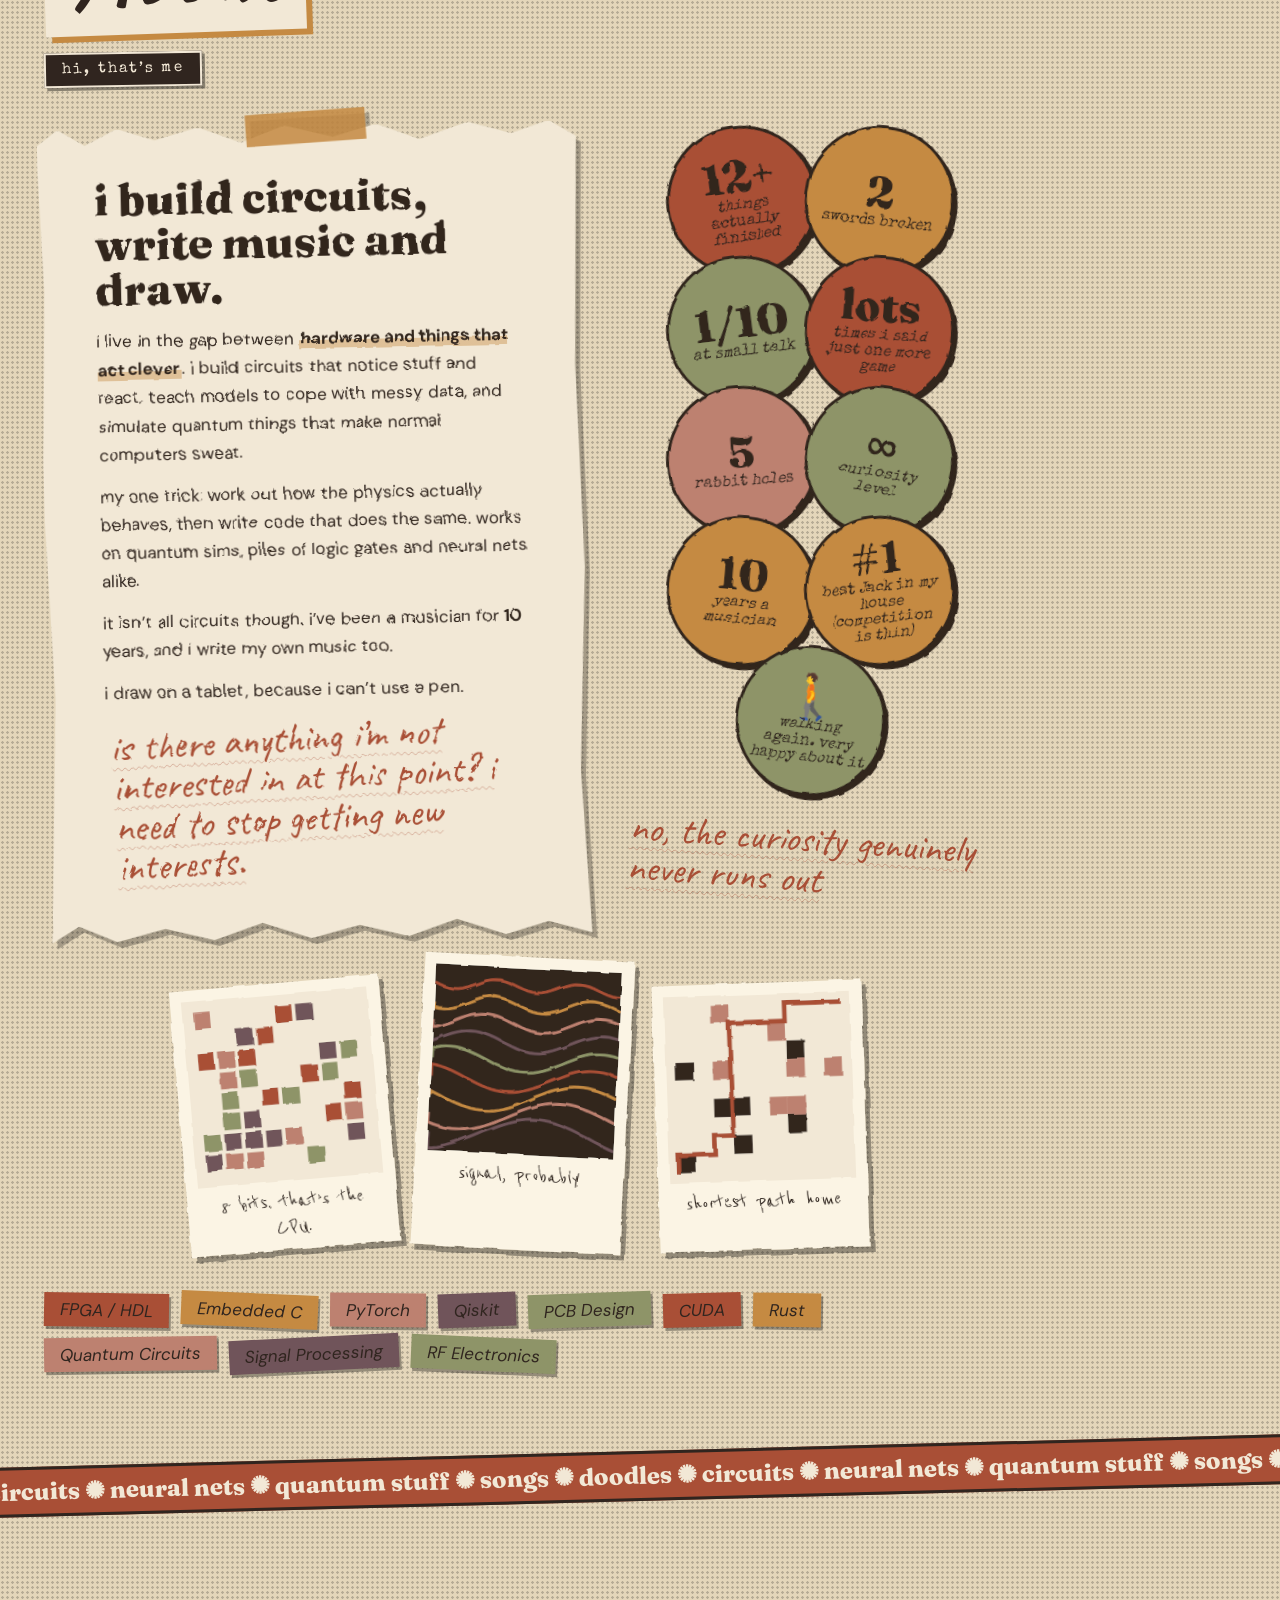
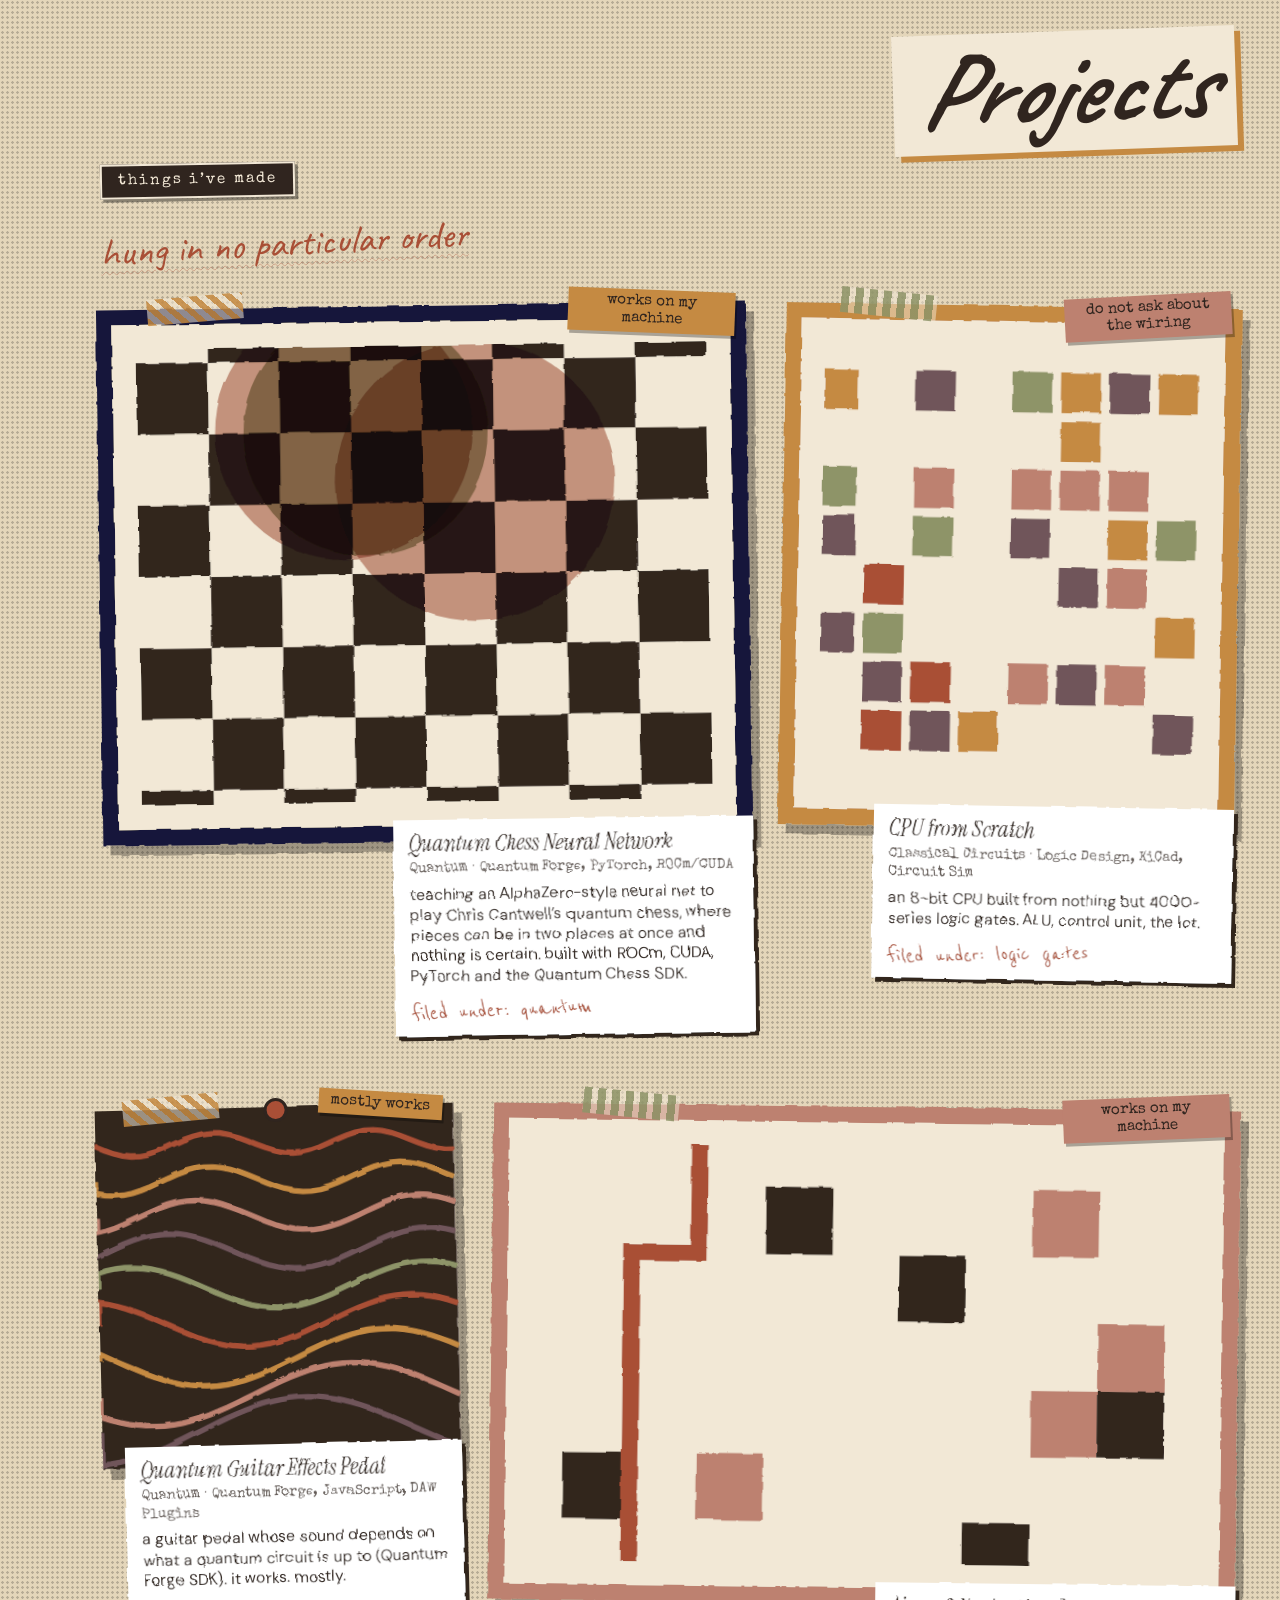
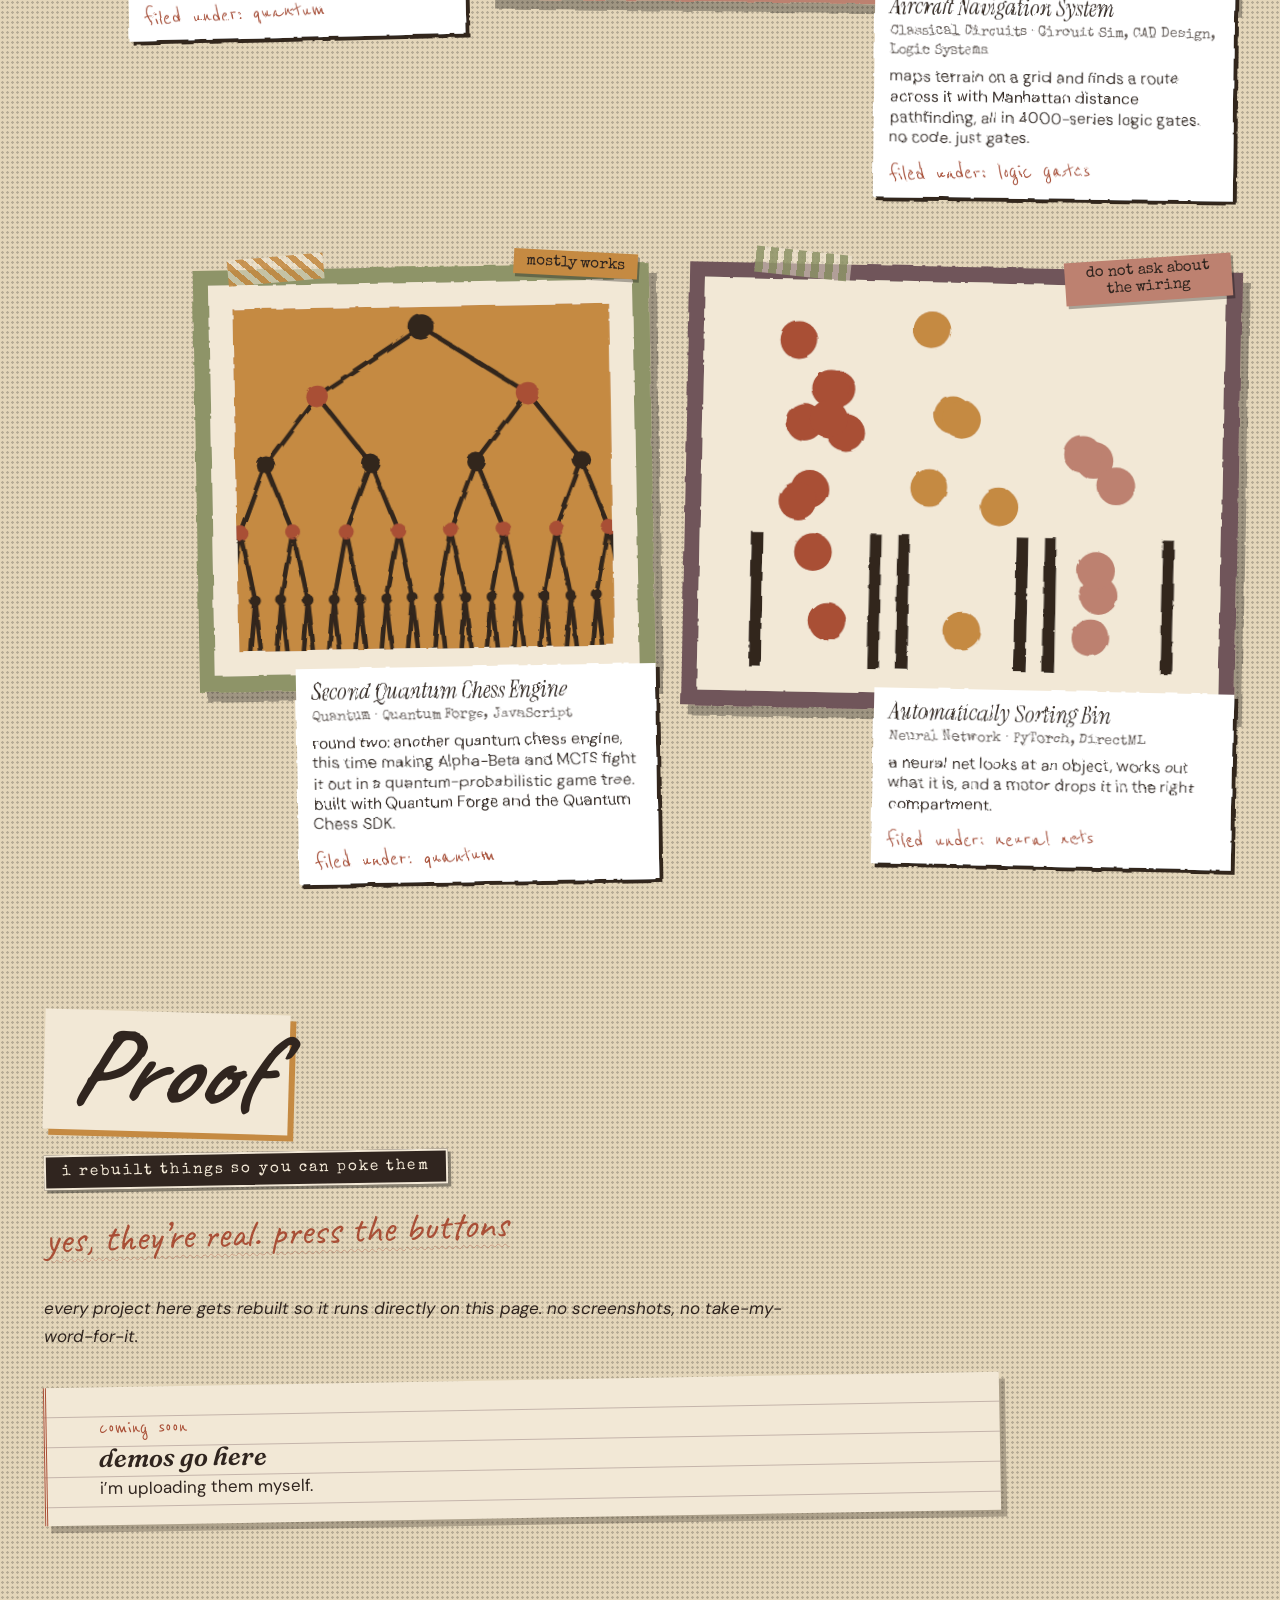
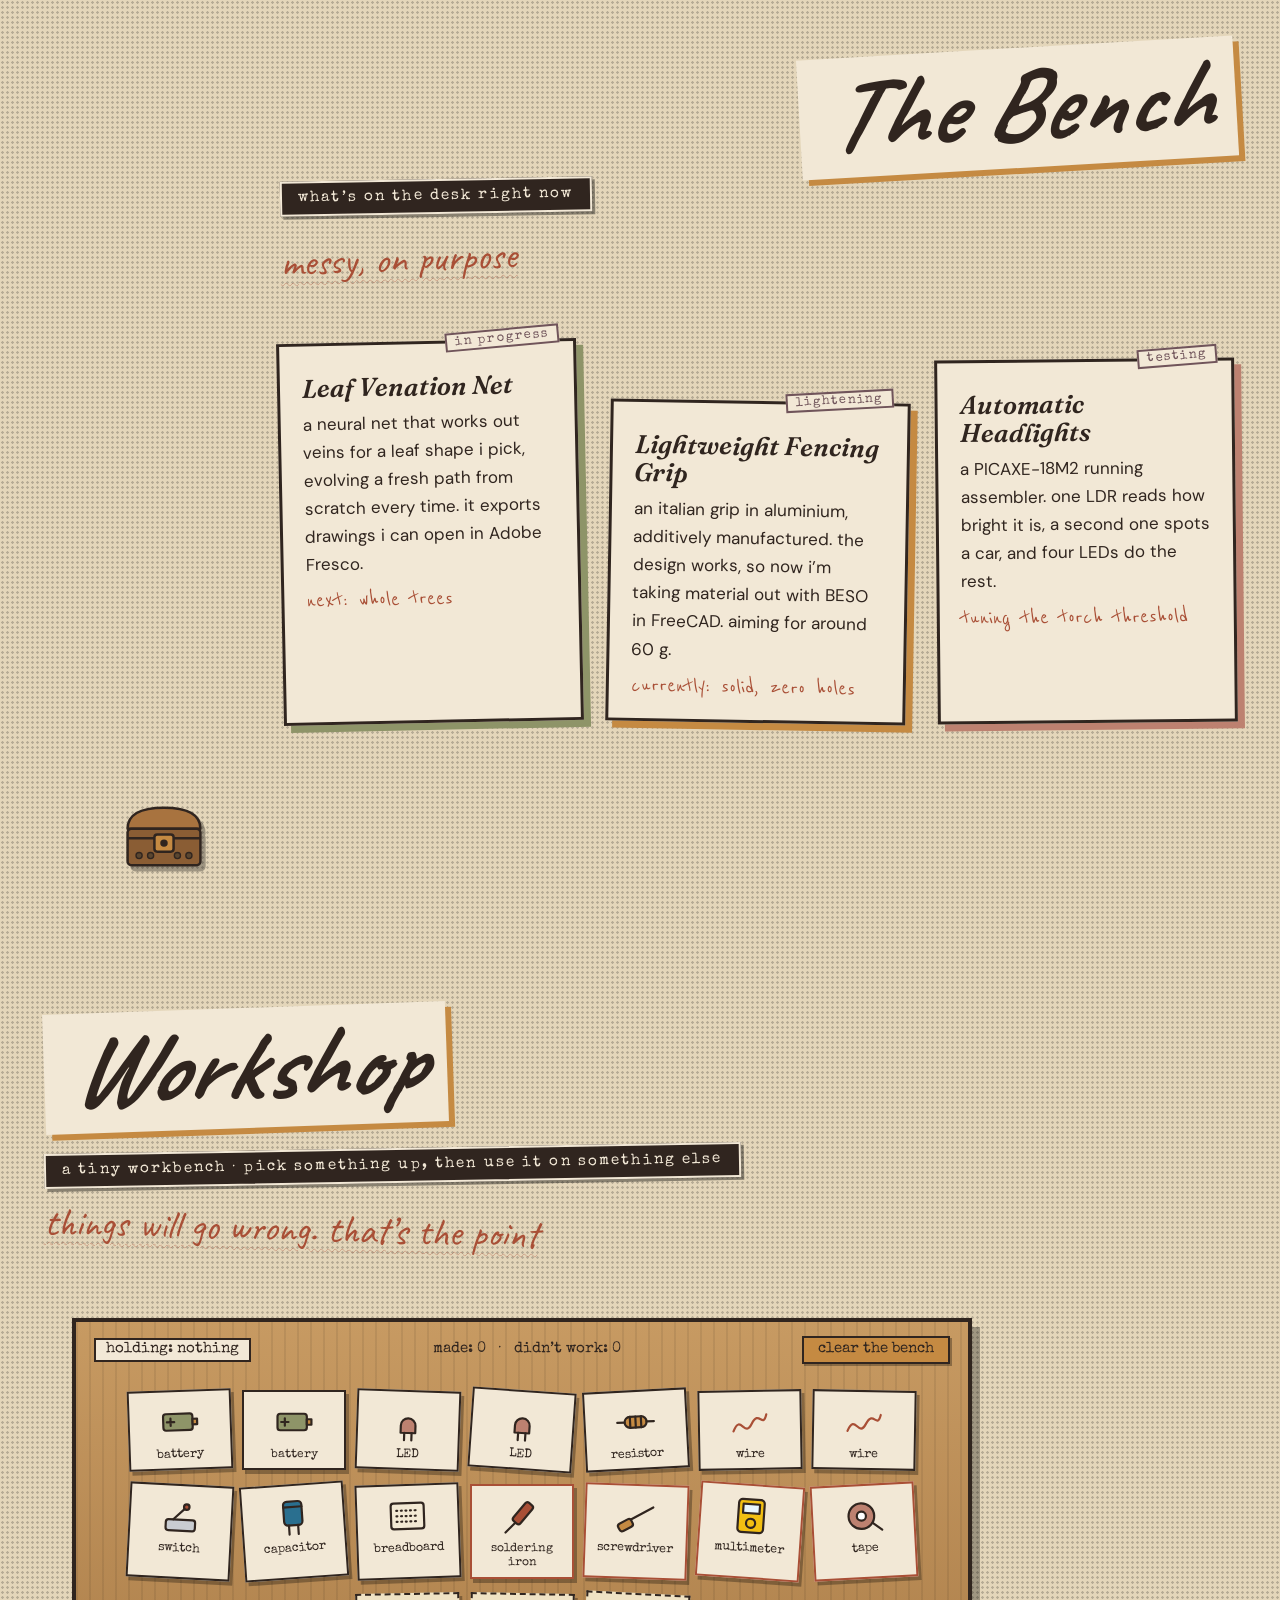
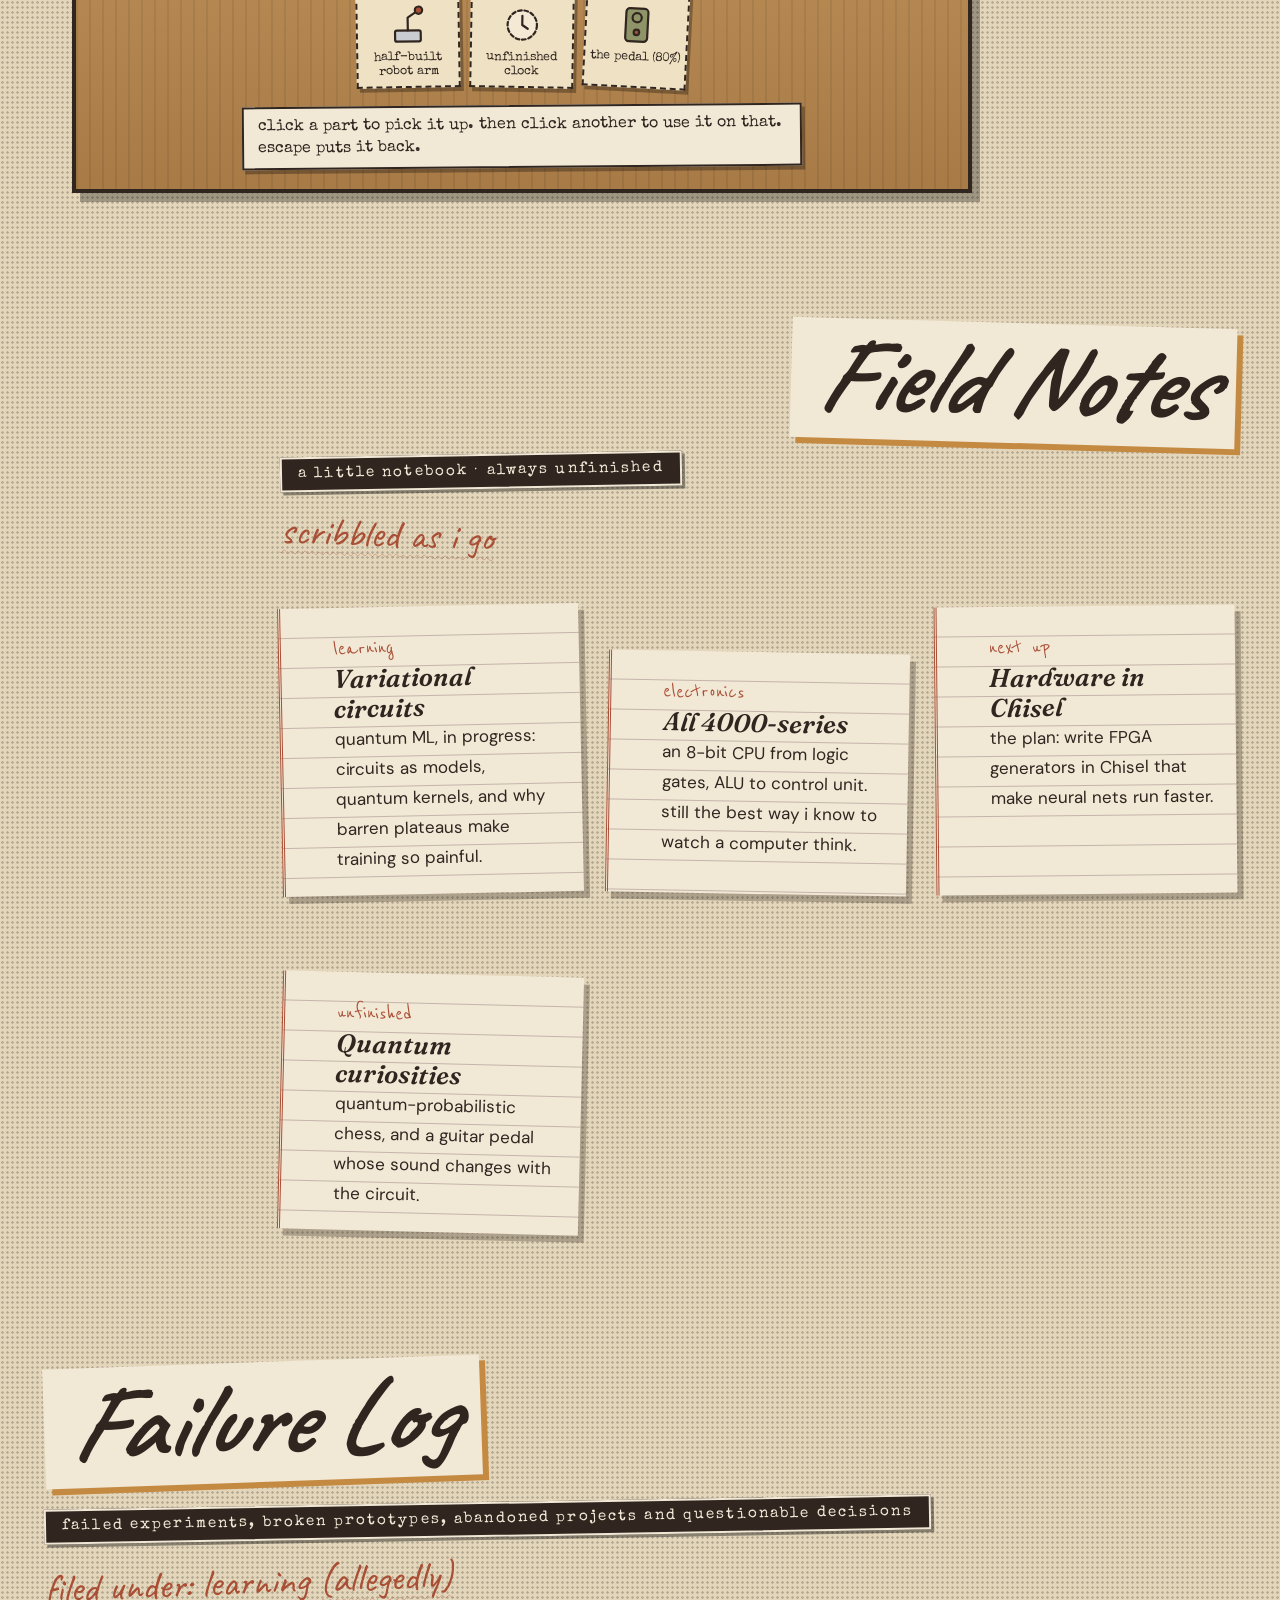
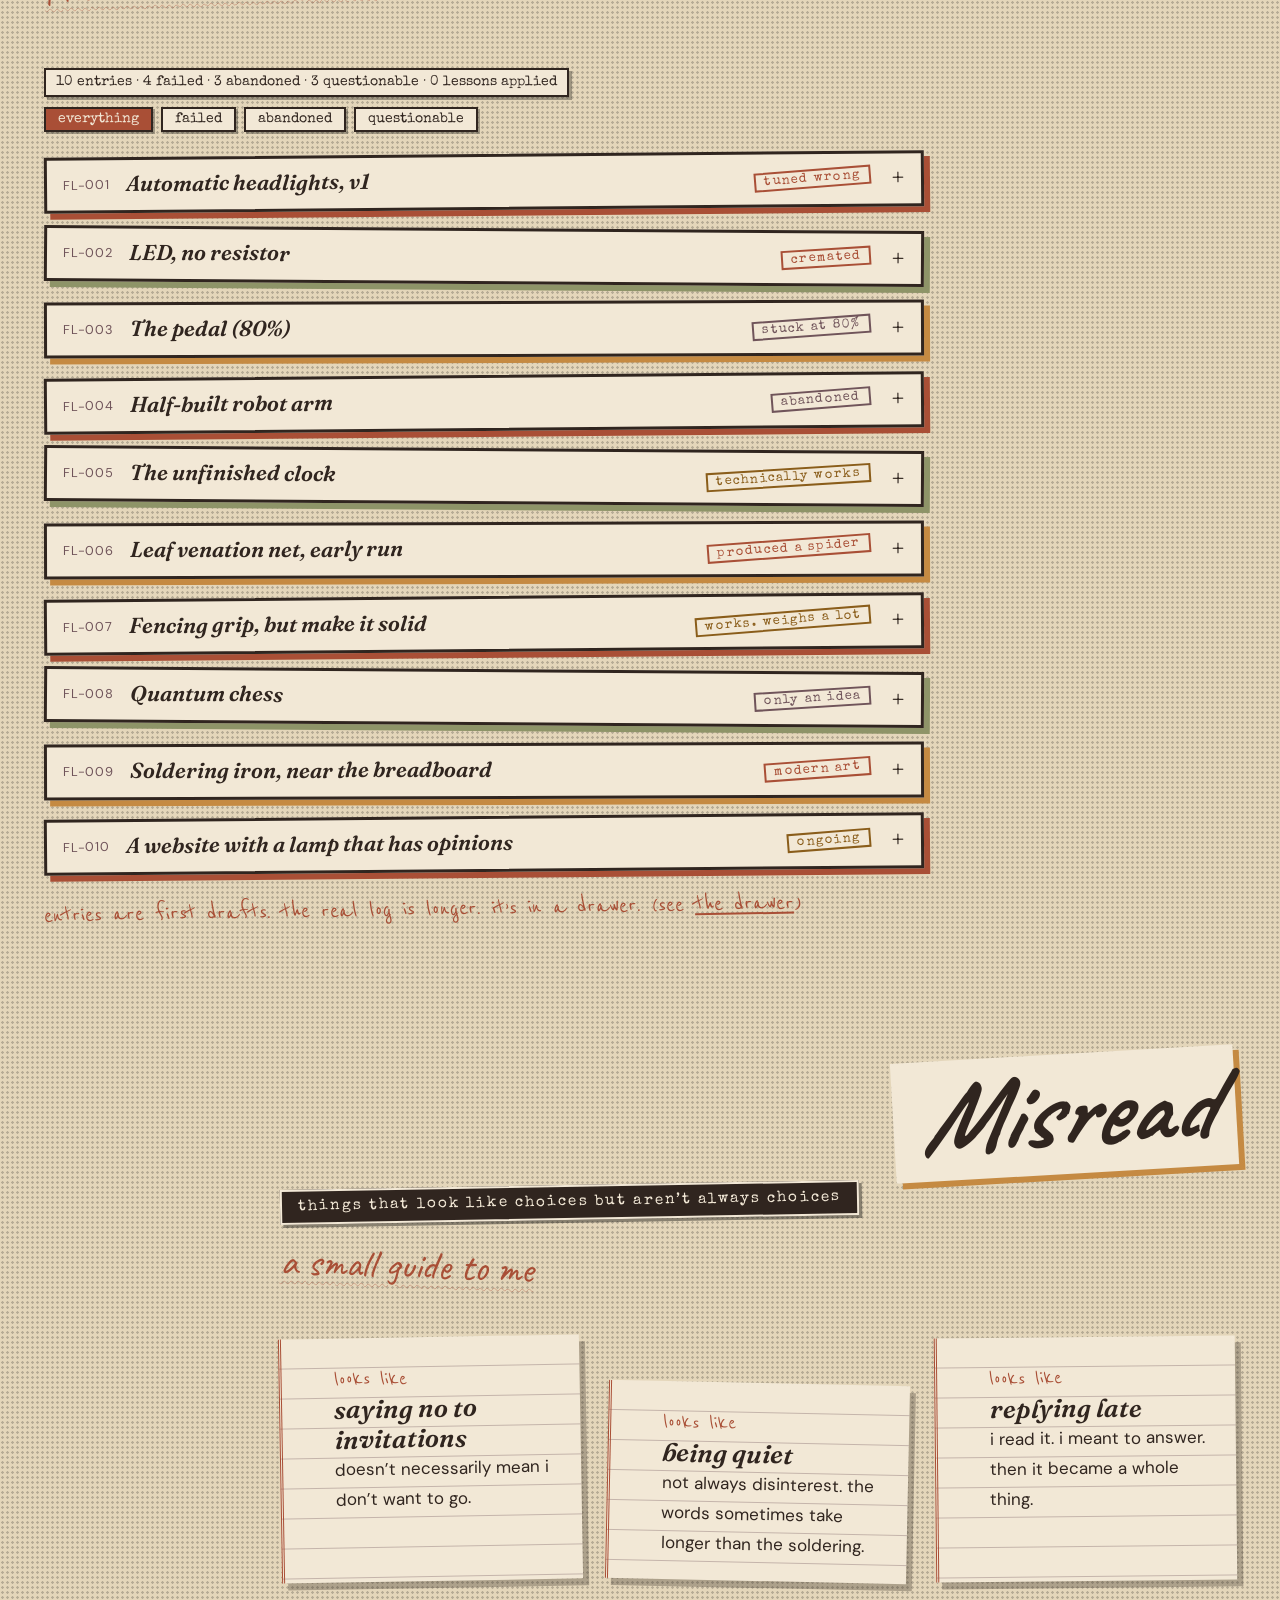
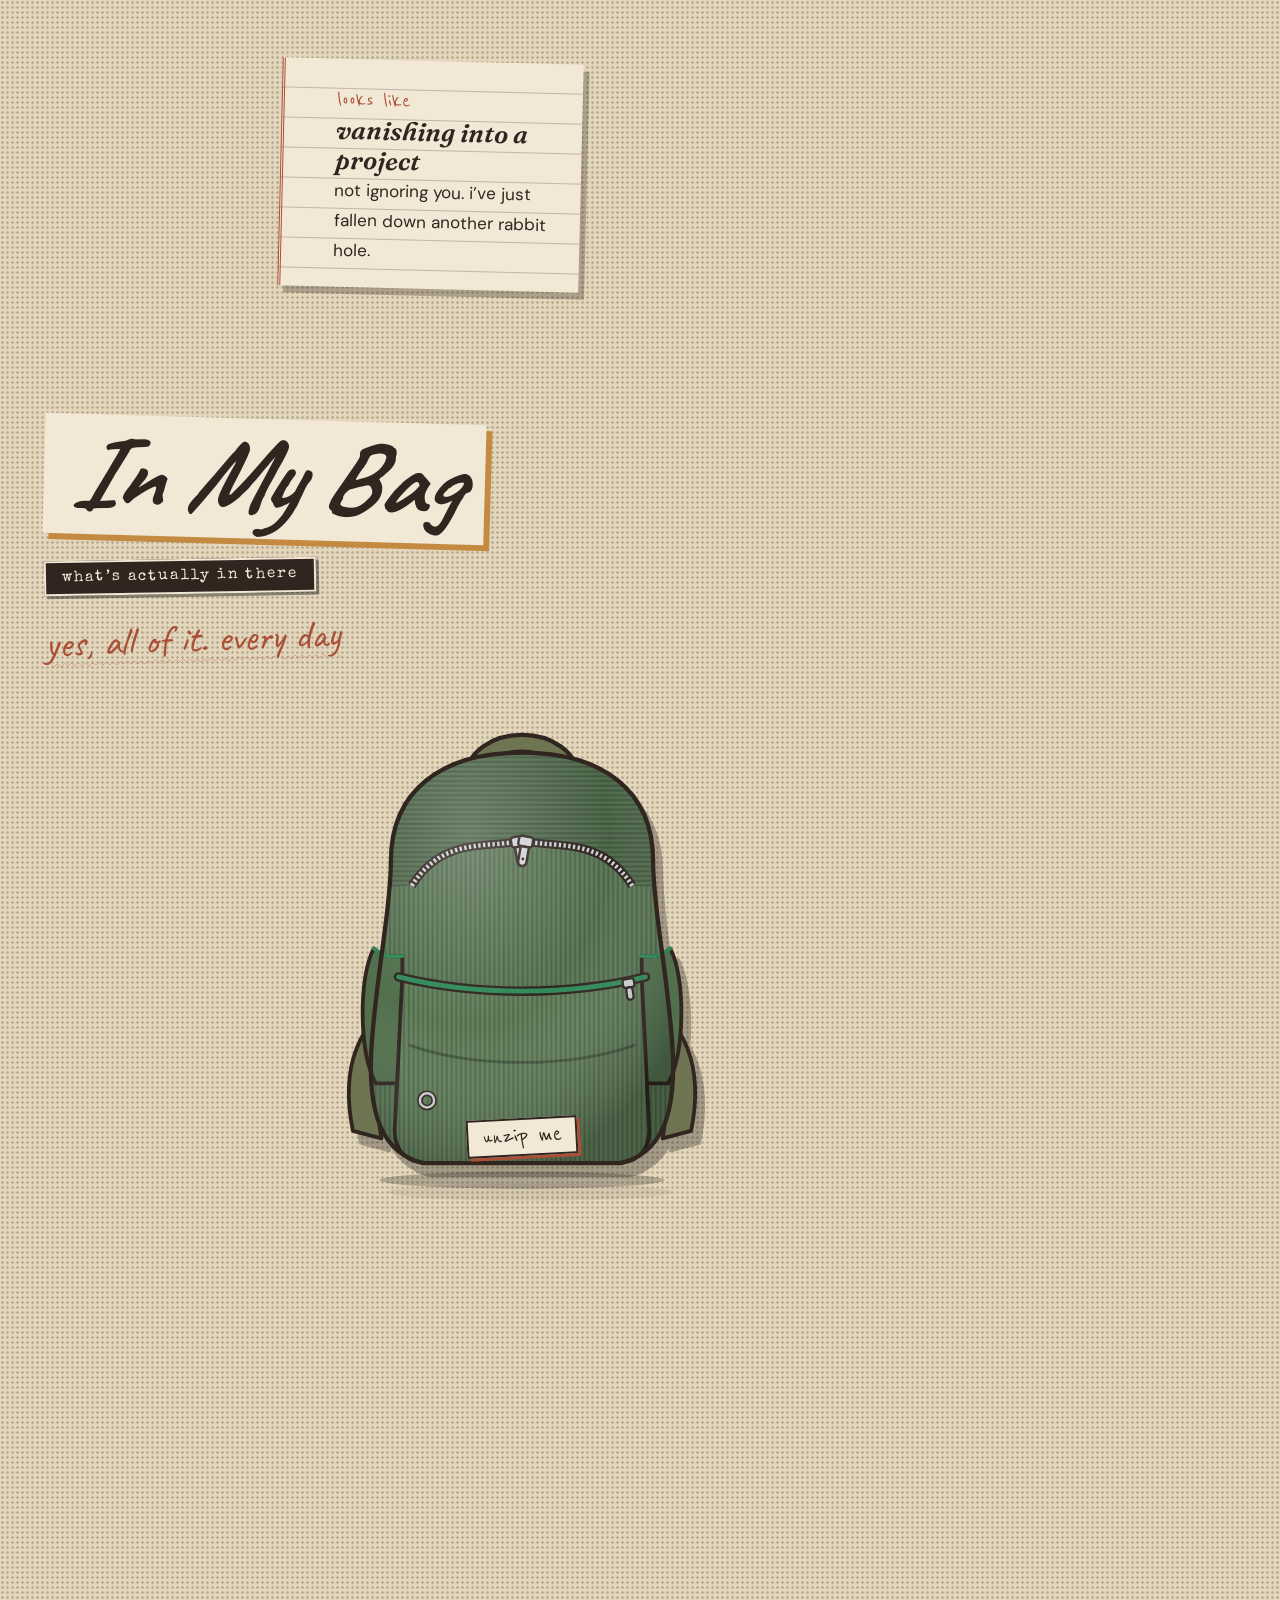
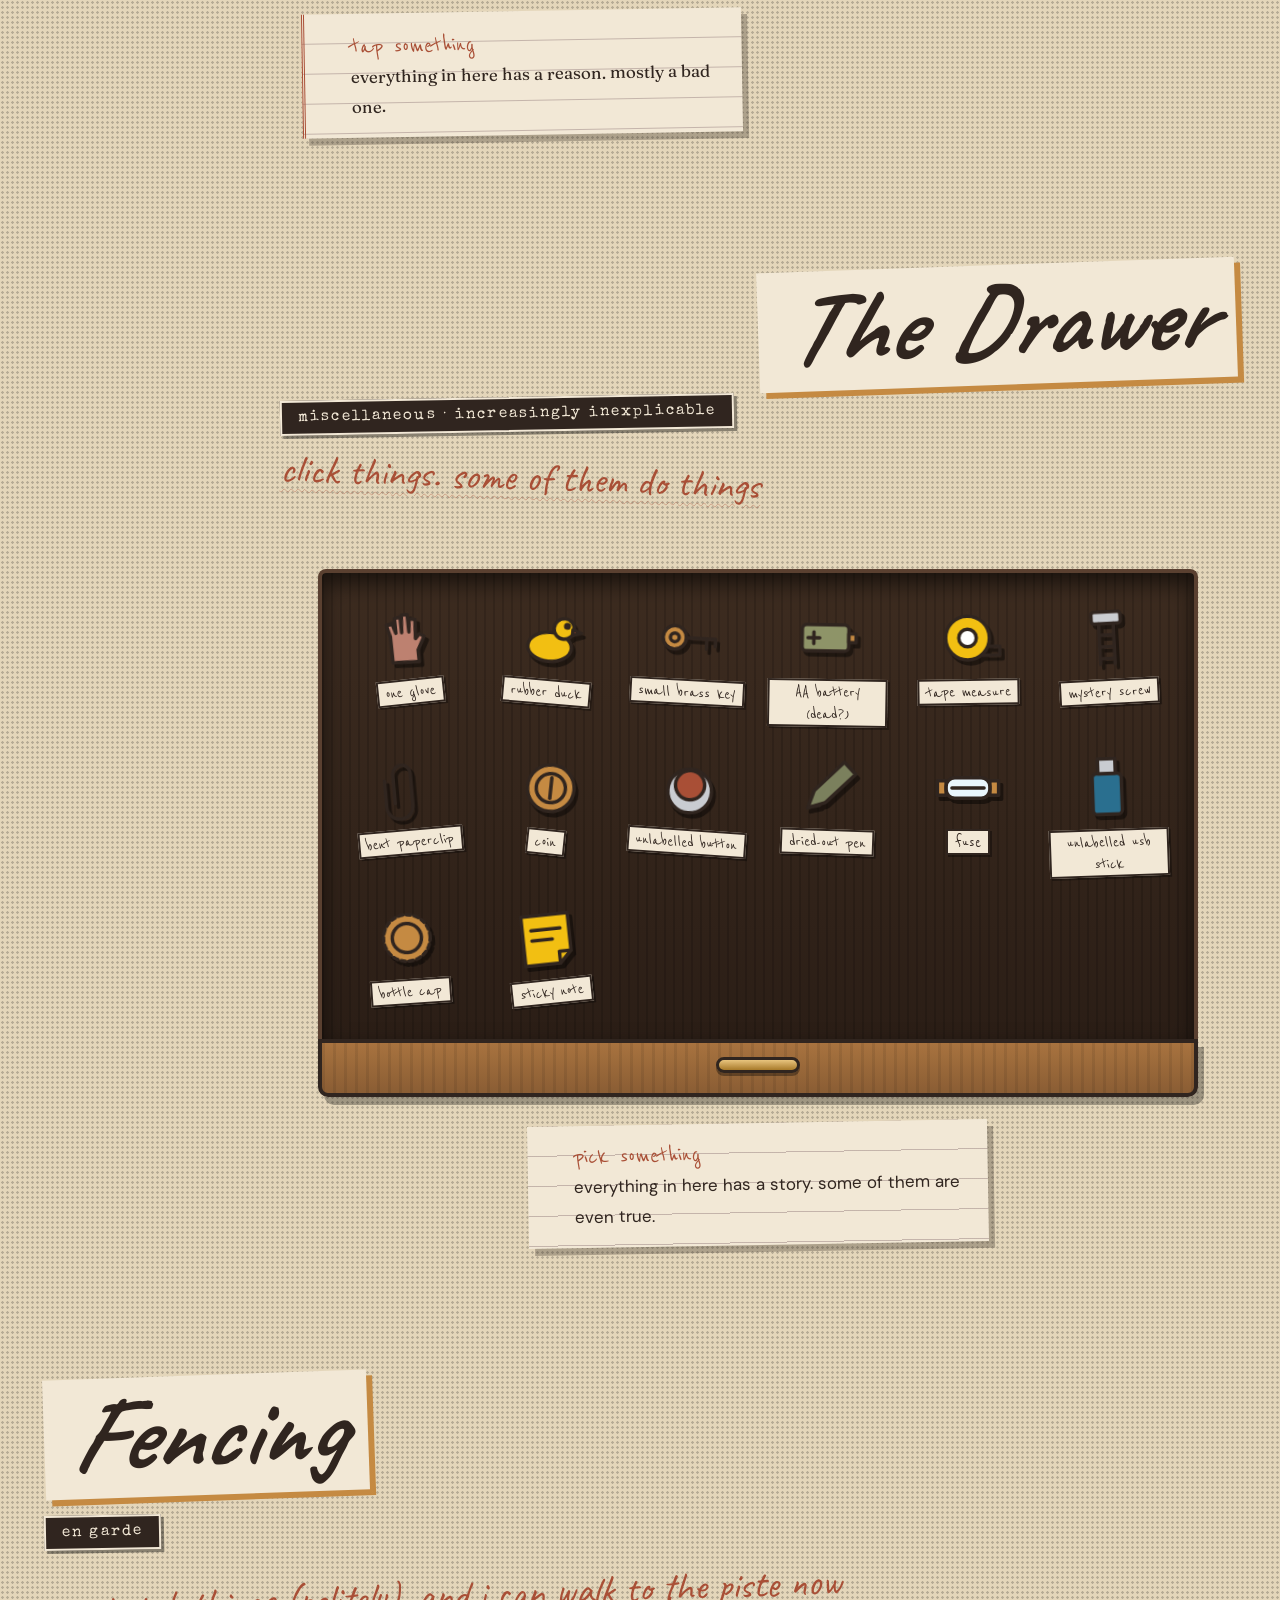
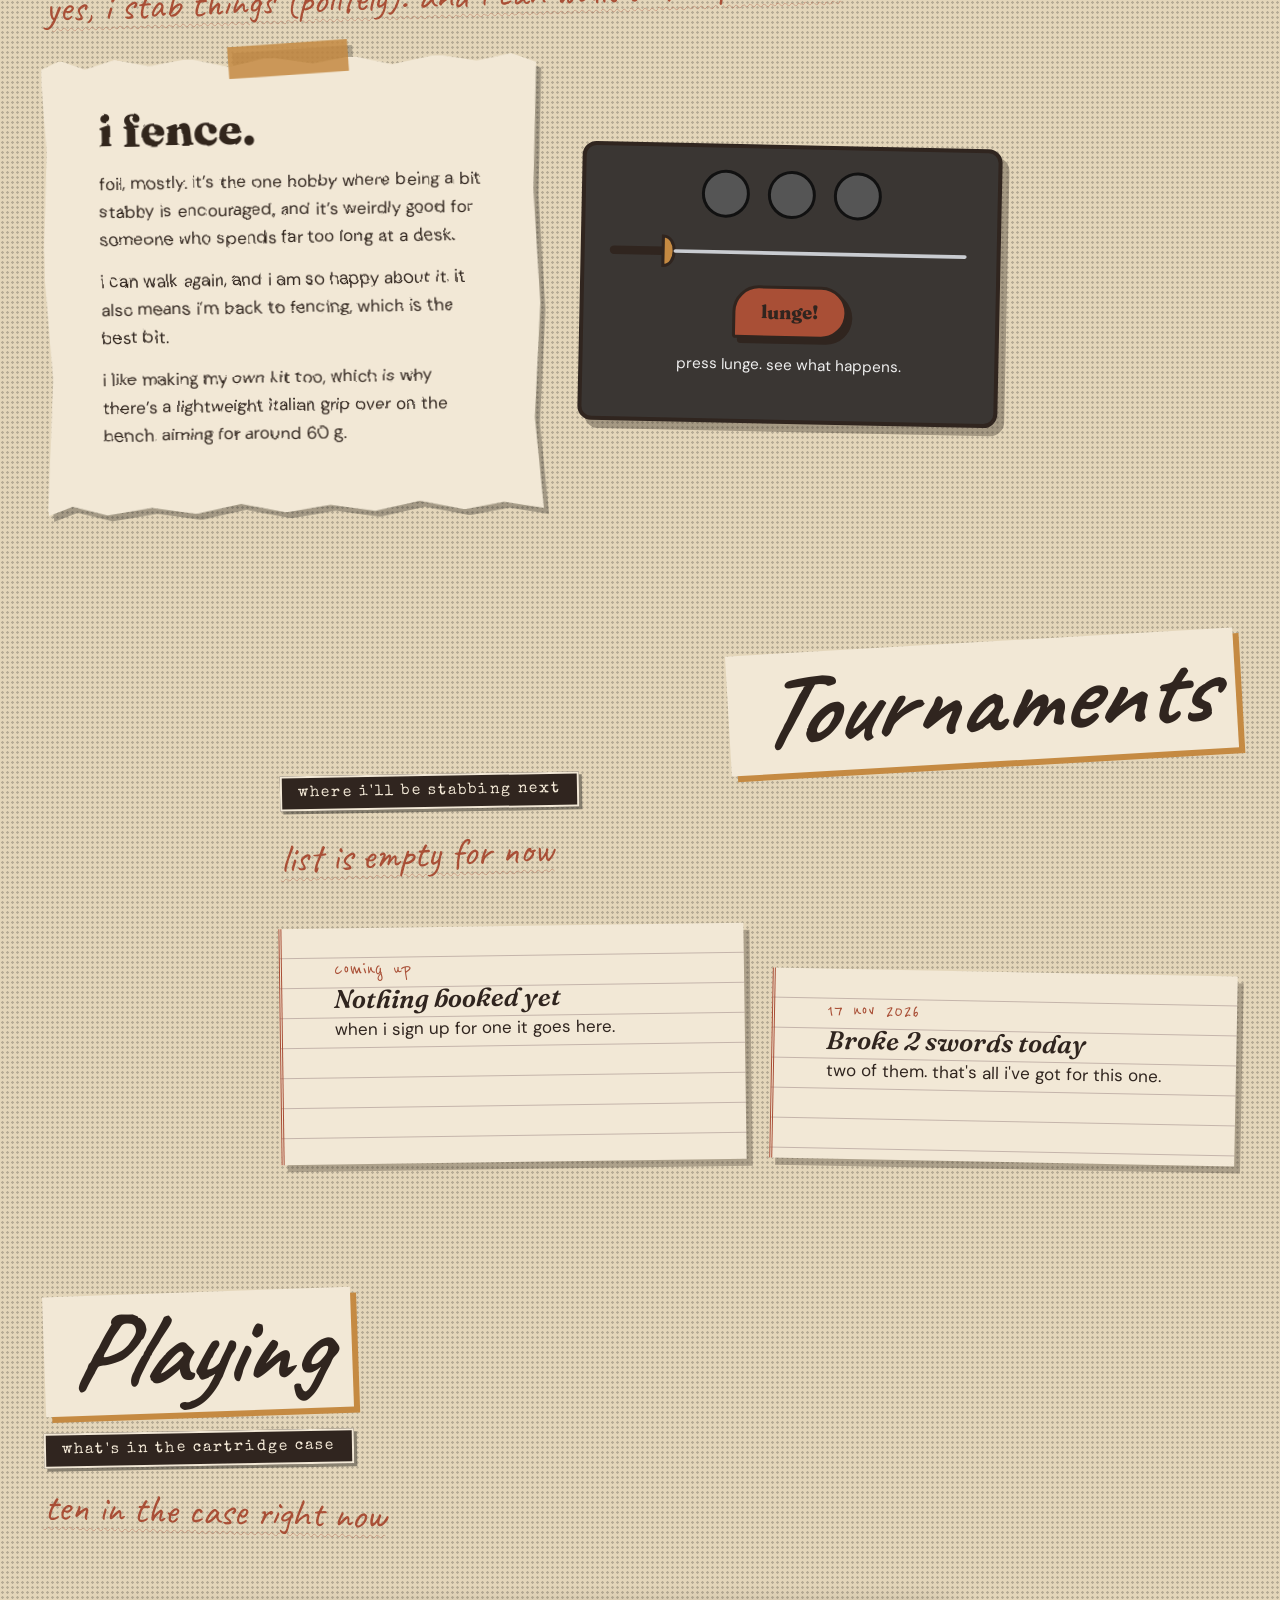
==== commit b8f1de96: "Add files via upload" ====
--- a/index.html
+++ b/index.html
@@ -7,7 +7,7 @@
 <div class="chk"></div>
  <svg width="0" height="0" style="position:absolute" aria-hidden="true"><filter id="rough"><feTurbulence baseFrequency=".035" numOctaves="3" result="t"/><feDisplacementMap in="SourceGraphic" in2="t" scale="2.5"/></filter></svg>
 <header style="position:relative;z-index:0"><div class="fall" id="fall" aria-hidden="true"></div>
-	<nav><a href="#about" style="--r:-2deg">About</a><a href="#projects" style="--r:1.5deg">Projects</a><a href="#proof" style="--r:1deg">Proof</a><a href="#bench" style="--r:-1deg">The Bench</a><a href="#notes" style="--r:-.5deg">Field Notes</a><a href="#misread" style="--r:1.4deg">Misread</a><a href="#bag" style="--r:-1.2deg">In My Bag</a><a href="#fencing" style="--r:1deg">Fencing</a><a href="#tournaments" style="--r:-1.2deg">Tournaments</a><a href="#playing" style="--r:.8deg">Playing</a><a href="#photos" style="--r:-1.5deg">Photos</a><a href="#drawings" style="--r:1deg">Drawings</a><a href="#doodles" style="--r:-1.5deg">Doodles</a><a href="#music" style="--r:-2deg">Music</a><a href="#contact" style="--r:2deg">Contact</a></nav>
+	<nav><a href="#about" style="--r:-2deg">About</a><a href="#projects" style="--r:1.5deg">Projects</a><a href="#proof" style="--r:1deg">Proof</a><a href="#bench" style="--r:-1deg">The Bench</a><a href="#workshop" style="--r:1.2deg">Workshop</a><a href="#notes" style="--r:-.5deg">Field Notes</a><a href="#failures" style="--r:-1.3deg">Failure Log</a><a href="#misread" style="--r:1.4deg">Misread</a><a href="#bag" style="--r:-1.2deg">In My Bag</a><a href="#drawer" style="--r:1.6deg">The Drawer</a><a href="#fencing" style="--r:1deg">Fencing</a><a href="#tournaments" style="--r:-1.2deg">Tournaments</a><a href="#playing" style="--r:.8deg">Playing</a><a href="#photos" style="--r:-1.5deg">Photos</a><a href="#drawings" style="--r:1deg">Drawings</a><a href="#doodles" style="--r:-1.5deg">Doodles</a><a href="#music" style="--r:-2deg">Music</a><a href="#contact" style="--r:2deg">Contact</a></nav>
   <p class="hello">my little corner of the internet, built mostly when i should have been <s class="oops">working</s> sleeping.</p> <h1 aria-label="Jack Amias"><span class="row" id="n1" aria-hidden="true" data-t="Jack"></span><span class="row" id="n2" aria-hidden="true" data-t="Amias"></span></h1> <p class="status"><span>currently:</span> <b id="stt">following interesting ideas</b> <time class="stampd" id="dt"></time></p>
 <p class="show">making things, from circuits to songs to drawings</p> <span class="tape">electronics · neural nets · quantum stuff · music · art</span> <p class="lead">i mess around with embedded electronics, machine learning and quantum circuit simulation. i also make music and draw, because apparently one hobby was never going to be enough.</p>
 <div class="btns"><a class="bt" href="#projects">see what i’ve made</a><a class="bt b" href="#contact">say hi</a><span class="note" style="--r:-8deg">turn it up</span><svg class="cas" viewBox="0 0 120 78" aria-hidden="true"><rect x="2" y="2" width="116" height="74" rx="6" fill="#30251F"/><rect x="10" y="8" width="100" height="40" rx="3" fill="#F2E8D6"/><rect x="10" y="8" width="100" height="10" fill="#A94F36"/><text x="60" y="38" text-anchor="middle" font-family="Caveat" font-size="14" fill="#30251F">side A</text><rect x="34" y="52" width="52" height="16" rx="8" fill="#F2E8D6"/><circle cx="46" cy="60" r="5" fill="#30251F"/><circle cx="74" cy="60" r="5" fill="#30251F"/></svg></div>
@@ -36,10 +36,20 @@
 </div></section>
 <section class="rm" id="bench"><h2>The Bench</h2><p class="cap">what’s on the desk right now</p><span class="note" style="--r:-2deg">messy, on purpose</span> <div class="bn"> <article class="bc" style="--r:-1.2deg;--c:var(--mint)"><span class="stampd">in progress</span><h3>Leaf Venation Net</h3><p>a neural net that works out veins for a leaf shape i pick, evolving a fresh path from scratch every time. it exports drawings i can open in Adobe Fresco.</p><small>next: whole trees</small></article> <article class="bc" style="--r:1deg;--c:var(--sun)"><span class="stampd">lightening</span><h3>Lightweight Fencing Grip</h3><p>an italian grip in aluminium, additively manufactured. the design works, so now i’m taking material out with BESO in FreeCAD. aiming for around 60 g.</p><small>currently: solid, zero holes</small></article>
 <article class="bc" style="--r:-.6deg;--c:var(--pink)"><span class="stampd">testing</span><h3>Automatic Headlights</h3><p>a PICAXE-18M2 running assembler. one LDR reads how bright it is, a second one spots a car, and four LEDs do the rest.</p><small>tuning the torch threshold</small></article> </div></section>
+<section class="rm" id="workshop"><h2>Workshop</h2><p class="cap">a tiny workbench · pick something up, then use it on something else</p><span class="note" style="--r:1.5deg">things will go wrong. that’s the point</span>
+<div class="wk"><div class="wk-bar"><span id="wkh">holding: nothing</span><span id="wkc"></span><button type="button" id="wkr">clear the bench</button></div>
+<div class="wk-bench" id="wkb"></div>
+<p class="wk-msg" id="wkm" aria-live="polite">click a part to pick it up. then click another to use it on that. escape puts it back.</p></div></section>
+
  <section class="rm" id="notes"><h2>Field Notes</h2><p class="cap">a little notebook · always unfinished</p><span class="note" style="--r:2deg">scribbled as i go</span>
     <div class="fn"> <article class="pg2" style="--r:-1.2deg"><small>learning</small><h3>Variational circuits</h3><p>quantum ML, in progress: circuits as models, quantum kernels, and why barren plateaus make training so painful.</p></article>
   <article class="pg2" style="--r:1deg"><small>electronics</small><h3>All 4000-series</h3><p>an 8-bit CPU from logic gates, ALU to control unit. still the best way i know to watch a computer think.</p></article> <article class="pg2" style="--r:-.6deg"><small>next up</small><h3>Hardware in Chisel</h3><p>the plan: write FPGA generators in Chisel that make neural nets run faster.</p></article>
    <article class="pg2" style="--r:1.4deg"><small>unfinished</small><h3>Quantum curiosities</h3><p>quantum-probabilistic chess, and a guitar pedal whose sound changes with the circuit.</p></article> </div></section>
+<section class="rm" id="failures"><h2>Failure Log</h2><p class="cap">failed experiments, broken prototypes, abandoned projects and questionable decisions</p><span class="note" style="--r:-2deg">filed under: learning (allegedly)</span>
+<div class="flog"><div class="fl-top"><div class="fl-tally" id="flt" aria-live="polite"></div><div class="fl-f" role="group" aria-label="filter the log"><button type="button" data-f="all" aria-pressed="true">everything</button><button type="button" data-f="failed" aria-pressed="false">failed</button><button type="button" data-f="abandoned" aria-pressed="false">abandoned</button><button type="button" data-f="questionable" aria-pressed="false">questionable</button></div></div>
+<div class="fl-list" id="fll"><details class="fl-e" data-k="failed"><summary><span class="fl-n">FL-001</span><span class="fl-t">Automatic headlights, v1</span><span class="stampd fl-s">tuned wrong</span></summary><p><b>what happened:</b> the light sensor decided a torch was a car and midday was night. four LEDs, a lot of confidence, no accuracy at all.</p><p><b>lesson learned:</b> the LDR has opinions and none of them are mine.</p></details><details class="fl-e" data-k="failed"><summary><span class="fl-n">FL-002</span><span class="fl-t">LED, no resistor</span><span class="stampd fl-s">cremated</span></summary><p><b>what happened:</b> pop. instantly. one LED, gone. a tiny smell of regret.</p><p><b>lesson learned:</b> ohm’s law is not a suggestion. it’s a law. that’s in the name.</p></details><details class="fl-e" data-k="abandoned"><summary><span class="fl-n">FL-003</span><span class="fl-t">The pedal (80%)</span><span class="stampd fl-s">stuck at 80%</span></summary><p><b>what happened:</b> the last 20% is the part that makes it a pedal. it makes a noise. it is not a good noise.</p><p><b>lesson learned:</b> 80% is not a percentage, it’s a lifestyle.</p></details><details class="fl-e" data-k="abandoned"><summary><span class="fl-n">FL-004</span><span class="fl-t">Half-built robot arm</span><span class="stampd fl-s">abandoned</span></summary><p><b>what happened:</b> it twitched once. the twitch was the demo. i keep it on the shelf as a warning to other robots.</p><p><b>lesson learned:</b> never power it on to ‘just see’.</p></details><details class="fl-e" data-k="questionable"><summary><span class="fl-n">FL-005</span><span class="fl-t">The unfinished clock</span><span class="stampd fl-s">technically works</span></summary><p><b>what happened:</b> it tells the time now. the wrong one, confidently, which is arguably worse than not telling it.</p><p><b>lesson learned:</b> a clock that’s wrong twice a day is better than a clock that’s wrong all day. mine is the second one.</p></details><details class="fl-e" data-k="failed"><summary><span class="fl-n">FL-006</span><span class="fl-t">Leaf venation net, early run</span><span class="stampd fl-s">produced a spider</span></summary><p><b>what happened:</b> i asked for a leaf. the veins came out as a spider with a lot of ambition. it was beautiful. it was not a leaf.</p><p><b>lesson learned:</b> tell the net what a leaf is before asking it to draw one.</p></details><details class="fl-e" data-k="questionable"><summary><span class="fl-n">FL-007</span><span class="fl-t">Fencing grip, but make it solid</span><span class="stampd fl-s">works. weighs a lot</span></summary><p><b>what happened:</b> the design works. it also weighs exactly what a solid grip weighs. the holes come later. the holes always come later.</p><p><b>lesson learned:</b> you can’t BESO your way out of not having started.</p></details><details class="fl-e" data-k="abandoned"><summary><span class="fl-n">FL-008</span><span class="fl-t">Quantum chess</span><span class="stampd fl-s">only an idea</span></summary><p><b>what happened:</b> i got as far as being very excited. that is the whole project so far. the excitement is excellent.</p><p><b>lesson learned:</b> ideas are free. so is not finishing them.</p></details><details class="fl-e" data-k="failed"><summary><span class="fl-n">FL-009</span><span class="fl-t">Soldering iron, near the breadboard</span><span class="stampd fl-s">modern art</span></summary><p><b>what happened:</b> melted. it’s a sculpture now. it’s staying on the desk because it looks intentional.</p><p><b>lesson learned:</b> the breadboard is not a heatsink.</p></details><details class="fl-e" data-k="questionable"><summary><span class="fl-n">FL-010</span><span class="fl-t">A website with a lamp that has opinions</span><span class="stampd fl-s">ongoing</span></summary><p><b>what happened:</b> the lamp complains. the lamp sulks. the lamp keeps a report on you. i regret nothing, which is the problem.</p><p><b>lesson learned:</b> you’re reading it.</p></details></div>
+<p class="fl-foot">entries are first drafts. the real log is longer. it’s in a drawer. (see <a href="#drawer">the drawer</a>)</p></div></section>
+
 	<section class="rm" id="misread"><h2>Misread</h2><p class="cap">things that look like choices but aren’t always choices</p><span class="note" style="--r:2deg">a small guide to me</span>
 <div class="fn"> <article class="pg2" style="--r:-1deg"><small>looks like</small><h3>saying no to invitations</h3><p>doesn’t necessarily mean i don’t want to go.</p></article> <article class="pg2" style="--r:1.2deg"><small>looks like</small><h3>being quiet</h3><p>not always disinterest. the words sometimes take longer than the soldering.</p></article> <article class="pg2" style="--r:-.6deg"><small>looks like</small><h3>replying late</h3><p>i read it. i meant to answer. then it became a whole thing.</p></article> <article class="pg2" style="--r:1.4deg"><small>looks like</small><h3>vanishing into a project</h3><p>not ignoring you. i’ve just fallen down another rabbit hole.</p></article> </div></section>
 <section class="rm" id="bag"><h2>In My Bag</h2><p class="cap">what’s actually in there</p><span class="note" style="--r:-2deg">yes, all of it. every day</span>
@@ -96,6 +106,10 @@
 </div>
 <aside class="bgn" id="bgn" aria-live="polite"><small>tap something</small><p>everything in here has a reason. mostly a bad one.</p></aside>
 </div></section>
+<section class="rm" id="drawer"><h2>The Drawer</h2><p class="cap">miscellaneous · increasingly inexplicable</p><span class="note" style="--r:2deg">click things. some of them do things</span>
+<div class="dw" id="dw"><div class="dw-in" id="dwi"></div><div class="dw-front" aria-hidden="true"><span class="dw-handle"></span></div>
+<div class="dw-note"><small id="dwt">pick something</small><p id="dwn">everything in here has a story. some of them are even true.</p></div></div></section>
+
 <section class="rm" id="fencing"><h2>Fencing</h2><p class="cap">en garde</p><span class="note" style="--r:-2deg">yes, i stab things (politely). and i can walk to the piste now</span>
 <div class="fx"> <div class="sh" style="flex:1 1 320px;max-width:520px;transform:rotate(-1deg)"><div class="p"><h3>i fence.</h3><p>foil, mostly. it’s the one hobby where being a bit stabby is encouraged, and it’s weirdly good for someone who spends far too long at a desk.</p><p>i can walk again, and i am so happy about it. it also means i’m back to fencing, which is the best bit.</p><p>i like making my own kit too, which is why there’s a lightweight italian grip over on the bench. aiming for around 60 g.</p></div></div> <div class="fx-box" id="fxbox"><div class="fx-lights" aria-hidden="true"><i class="fx-l r"></i><i class="fx-l w"></i><i class="fx-l g"></i></div> <svg class="fx-blade" id="fxb" viewBox="0 0 300 30" aria-hidden="true"><path d="M6 15h40" stroke="#30251F" stroke-width="7" stroke-linecap="round"/><path d="M46 3C58 3 58 27 46 27Z" fill="#C58A42" stroke="#30251F" stroke-width="2.5"/><path d="M56 15H292" stroke="#c9ccd1" stroke-width="3" stroke-linecap="round"/></svg>
  <button class="bt" id="lg" type="button">lunge!</button><p class="fx-r" id="lr" aria-live="polite">press lunge. see what happens.</p></div> </div></section> <section class="rm" id="tournaments"><h2>Tournaments</h2><p class="cap">where i'll be stabbing next</p><span class="note" style="--r:-2deg">list is empty for now</span>
@@ -126,5 +140,8 @@
     <script src="js/main.js"></script>
     <script src="js/extras.js"></script>
     <script src="js/bag.js"></script>
+    <script src="js/lab.js"></script>
+    <script src="js/log.js"></script>
+    <script src="js/report.js"></script>
   </body>
    </html>
--- a/css/style.css
+++ b/css/style.css
@@ -1094,3 +1094,97 @@
 .bgz .zt{fill:none;stroke:#30251F;stroke-width:9;stroke-linecap:butt;stroke-linejoin:round}
 .bgz .zk{fill:none;stroke:#cfd3d8;stroke-width:4.6;stroke-dasharray:2.4 2.6;stroke-linejoin:round}
 .bgz .bgpull{transform-box:view-box}
+
+
+/* ---- the miscellaneous drawer (js/lab.js) ---- */
+.dw{max-width:880px;margin:30px auto 0;position:relative;}
+.dw-in{display:grid;grid-template-columns:repeat(auto-fill,minmax(112px,1fr));gap:18px 12px;padding:26px 22px 30px;background:repeating-linear-gradient(90deg,rgba(0,0,0,.14) 0 2px,transparent 2px 9px),linear-gradient(#3d2c20,#2b1e16);border:4px solid #5a4030;border-bottom:0;border-radius:8px 8px 0 0;box-shadow:inset 0 10px 22px rgba(0,0,0,.6);}
+.dw-front{height:58px;position:relative;background:repeating-linear-gradient(90deg,rgba(0,0,0,.08) 0 3px,transparent 3px 11px),linear-gradient(#a8733f,#8a5d34);border:4px solid var(--ink);border-radius:0 0 10px 10px;box-shadow:6px 8px 0 rgba(0,0,0,.3);}
+.dw-handle{position:absolute;left:50%;top:14px;width:84px;height:16px;margin-left:-42px;border-radius:8px;background:linear-gradient(#e8c47e,#a87a2a);border:3px solid var(--ink);box-shadow:0 3px 0 rgba(0,0,0,.35);}
+.dw-i{background:none;border:0;padding:4px;cursor:pointer;display:flex;flex-direction:column;align-items:center;gap:6px;color:var(--paper);font:inherit;transform:rotate(var(--r,0deg));transition:transform .2s;}
+.dw-i svg{display:block;width:70px;height:70px;filter:drop-shadow(3px 4px 0 rgba(0,0,0,.45));transition:transform .2s;}
+.dw-i span{background:var(--paper);color:var(--ink);border:2px solid var(--ink);padding:0 7px;font:400 1.15rem/1.2 "Reenie Beanie",cursive;box-shadow:2px 2px 0 rgba(0,0,0,.35);}
+.dw-i:hover svg,.dw-i:focus-visible svg{transform:translateY(-5px) rotate(-6deg)}
+.dw-i[aria-pressed=true] span{background:var(--hot);color:var(--paper)}
+.dw-i[aria-pressed=true] svg{transform:translateY(-7px) scale(1.12)}
+.dw-i:focus-visible{outline:3px dashed var(--sun);outline-offset:3px}
+.dw-note{position:relative;width:min(460px,100%);margin:26px auto 0;transform:rotate(-1deg);background:repeating-linear-gradient(transparent 0 29px,rgba(112,84,90,.35) 29px 30px),var(--paper);color:var(--ink);padding:16px 22px 16px 46px;line-height:30px;box-shadow:6px 7px 0 rgba(48,37,31,.3);min-height:112px;}
+.dw-note small{display:block;font:1.7rem/30px "Reenie Beanie",cursive;color:var(--hot)}
+.dw-note p{margin:0}
+.dw.rattle{animation:dwrat .5s}
+@keyframes dwrat{0%,100%{transform:translateX(0)}15%{transform:translateX(-7px) rotate(-.4deg)}35%{transform:translateX(6px) rotate(.4deg)}55%{transform:translateX(-4px)}75%{transform:translateX(3px)}}
+
+
+/* ---- the workshop simulator (js/lab.js) ---- */
+.wk{max-width:900px;margin:28px auto 0;padding:14px 18px 20px;background:repeating-linear-gradient(90deg,rgba(0,0,0,.07) 0 2px,transparent 2px 13px),linear-gradient(#c79a62,#a87a46);border:4px solid var(--ink);box-shadow:8px 9px 0 rgba(0,0,0,.3);color:var(--ink);}
+.wk-bar{display:flex;flex-wrap:wrap;gap:8px 18px;align-items:center;justify-content:space-between;font:400 .95rem/1.3 "Special Elite",monospace;margin-bottom:12px;}
+.wk-bar #wkh{background:var(--paper);border:2px solid var(--ink);padding:0 10px}
+.wk-bar #wkc{white-space:pre}
+.wk-bar button{font:inherit;cursor:pointer;background:var(--sun);color:var(--ink);border:2px solid var(--ink);padding:2px 14px;box-shadow:2px 2px 0 rgba(0,0,0,.3)}
+.wk-bench{display:flex;flex-wrap:wrap;gap:14px 10px;justify-content:center;padding:14px 6px 18px;min-height:150px;}
+.wk-i{width:104px;display:flex;flex-direction:column;align-items:center;gap:4px;padding:8px 4px 6px;background:var(--paper);color:var(--ink);border:2px solid var(--ink);box-shadow:3px 4px 0 rgba(0,0,0,.3);cursor:pointer;font:400 .78rem/1.15 "Special Elite",monospace;text-align:center;transform:rotate(var(--r,0deg));transition:transform .15s,box-shadow .15s;}
+.wk-i svg{display:block;width:44px;height:44px}
+.wk-i:hover,.wk-i:focus-visible{transform:translateY(-4px) rotate(var(--r,0deg));box-shadow:3px 8px 0 rgba(0,0,0,.3)}
+.wk-i.tool{border-color:var(--hot)}
+.wk-i.proj{border-style:dashed;background:#efe2c4}
+.wk-i.held{background:var(--sun);transform:translateY(-8px) rotate(0deg) scale(1.05);box-shadow:3px 12px 0 rgba(0,0,0,.35)}
+.wk-i.pop{animation:wkpop .35s}
+@keyframes wkpop{0%{transform:scale(.3) rotate(-12deg)}70%{transform:scale(1.15)}100%{transform:scale(1)}}
+.wk-i:focus-visible{outline:3px dashed var(--hot);outline-offset:3px}
+.wk-msg{margin:0 auto;max-width:560px;background:var(--paper);border:2px solid var(--ink);padding:8px 14px;font:400 1rem/1.35 "Special Elite",monospace;box-shadow:3px 4px 0 rgba(0,0,0,.3);transform:rotate(-.5deg)}
+
+
+/* ---- the locked box (it turns up somewhere. js/lab.js) ---- */
+.lockbox-wrap{max-width:1100px;margin:70px auto 0;padding:0 22px;position:relative;z-index:3}
+.lockbox{background:none;border:0;padding:6px;width:104px;cursor:pointer;display:inline-block;vertical-align:top}
+.lockbox svg{display:block;width:100%;filter:drop-shadow(4px 5px 0 rgba(0,0,0,.3));transition:transform .2s}
+.lockbox:hover svg{animation:lbshake .4s}
+@keyframes lbshake{0%,100%{transform:rotate(0)}25%{transform:rotate(-4deg)}75%{transform:rotate(4deg)}}
+.lockbox .lid{transform-box:fill-box;transform-origin:0 100%;transition:transform .5s}
+.lockbox-wrap.open .lid{transform:rotate(-58deg) translateY(-3px)}
+.lockbox:focus-visible{outline:3px dashed var(--hot);outline-offset:4px}
+.lb-msg{display:inline-block;vertical-align:top;margin:22px 10px 0;font:400 1rem/1.3 "Special Elite",monospace;color:var(--wt);min-height:1.3em}
+.lb-msg:empty{display:none}
+.lb-msg .slip{display:inline-block;background:var(--paper);color:var(--ink);border:2px dashed var(--ink);padding:2px 10px;transform:rotate(-2deg);font-weight:400}
+
+
+/* ---- the lamp's incident report (js/report.js) ---- */
+.incident{position:fixed;left:50%;bottom:16px;width:min(340px,calc(100vw - 28px));z-index:88;padding:0 16px 12px;background:var(--paper);color:var(--ink);border:2.5px solid var(--ink);box-shadow:5px 6px 0 rgba(0,0,0,.35);font:400 .9rem/1.35 "Special Elite",monospace;transform:translateX(-50%) rotate(-1deg);animation:incin .35s ease-out}
+@keyframes incin{from{transform:translateX(-50%) translateY(40px) rotate(-1deg);opacity:0}}
+.incident b{display:block;margin:0 -16px 10px;padding:4px 16px;background:var(--hot);color:var(--paper);font-weight:400;letter-spacing:.08em;font-size:.85rem}
+.incident ul{margin:0 0 8px;padding:0 0 0 1.1em;list-style:"▪  "}
+.incident li{margin:0 0 3px}
+.incident .sig{margin:8px 0 10px;font-style:italic;min-height:1.35em}
+.incident button{font:inherit;cursor:pointer;background:var(--sun);color:var(--ink);border:2px solid var(--ink);padding:2px 16px}
+.incident .filed{position:absolute;right:14px;bottom:10px;font:bold 1.5rem/1 "Special Elite",monospace;letter-spacing:.12em;color:var(--hot);border:3px solid var(--hot);padding:1px 8px;opacity:0;transform:rotate(-14deg) scale(1.7);transition:opacity .25s,transform .25s;pointer-events:none}
+.incident.done .filed{opacity:.8;transform:rotate(-14deg) scale(1)}
+@media (max-width:700px){.incident{bottom:96px}}
+@media (prefers-reduced-motion:reduce){.incident,.wk-i.pop,.dw.rattle,.lockbox:hover svg{animation:none}.lockbox .lid,.wk-i,.dw-i,.dw-i svg{transition:none}}
+
+
+/* ---- the failure log ---- */
+.flog{max-width:880px;margin:24px 0 0}
+.fl-top{display:flex;flex-wrap:wrap;gap:10px 20px;align-items:center;justify-content:space-between;margin-bottom:22px}
+.fl-tally{font:400 .9rem/1.3 "Special Elite",monospace;background:var(--paper);color:var(--ink);border:2px solid var(--ink);padding:3px 10px;box-shadow:3px 3px 0 rgba(0,0,0,.3)}
+.fl-f{display:flex;flex-wrap:wrap;gap:8px}
+.fl-f button{font:400 .9rem/1.2 "Special Elite",monospace;cursor:pointer;background:var(--paper);color:var(--ink);border:2px solid var(--ink);padding:2px 12px;box-shadow:2px 2px 0 rgba(0,0,0,.3)}
+.fl-f button[aria-pressed=true]{background:var(--hot);color:var(--paper)}
+.fl-list{display:flex;flex-direction:column;gap:18px}
+.fl-e{background:var(--paper);color:var(--ink);border:3px solid var(--ink);box-shadow:6px 6px 0 var(--c,var(--hot));transform:rotate(var(--r,0deg))}
+.fl-e:nth-child(3n+1){--c:var(--hot);--r:-.5deg}.fl-e:nth-child(3n+2){--c:var(--mint);--r:.4deg}.fl-e:nth-child(3n){--c:var(--sun);--r:-.2deg}
+.fl-e[hidden]{display:none}
+.fl-e summary{display:grid;grid-template-columns:auto 1fr auto;gap:6px 16px;align-items:center;padding:12px 16px;cursor:pointer;list-style:none}
+.fl-e summary::-webkit-details-marker{display:none}
+.fl-e summary::after{content:"+";grid-column:4;font:1.6rem/1 "Fraunces",serif;margin-left:4px}
+.fl-e[open] summary::after{content:"–"}
+.fl-e summary:hover{background:rgba(197,138,66,.15)}
+.fl-n{font-size:.8rem;color:var(--blue);letter-spacing:.06em}
+.fl-t{font:italic 600 1.35rem/1.15 "Fraunces",serif}
+.fl-s{white-space:nowrap}
+.fl-e[data-k=failed] .fl-s{color:var(--hot);border-color:var(--hot)}
+.fl-e[data-k=questionable] .fl-s{color:#8a5d1a;border-color:#8a5d1a}
+.fl-e p{margin:0;padding:0 16px 12px 16px}
+.fl-e p:last-child{padding-bottom:16px}
+.fl-e b{font-weight:400;color:var(--hot)}
+.fl-foot{margin:22px 0 0;font:1.7rem/1.1 "Reenie Beanie",cursive;color:var(--hot);transform:rotate(-1deg)}
+@media (max-width:620px){.fl-e summary{grid-template-columns:1fr auto}.fl-n{grid-column:1/-1}.fl-t{font-size:1.2rem}}
